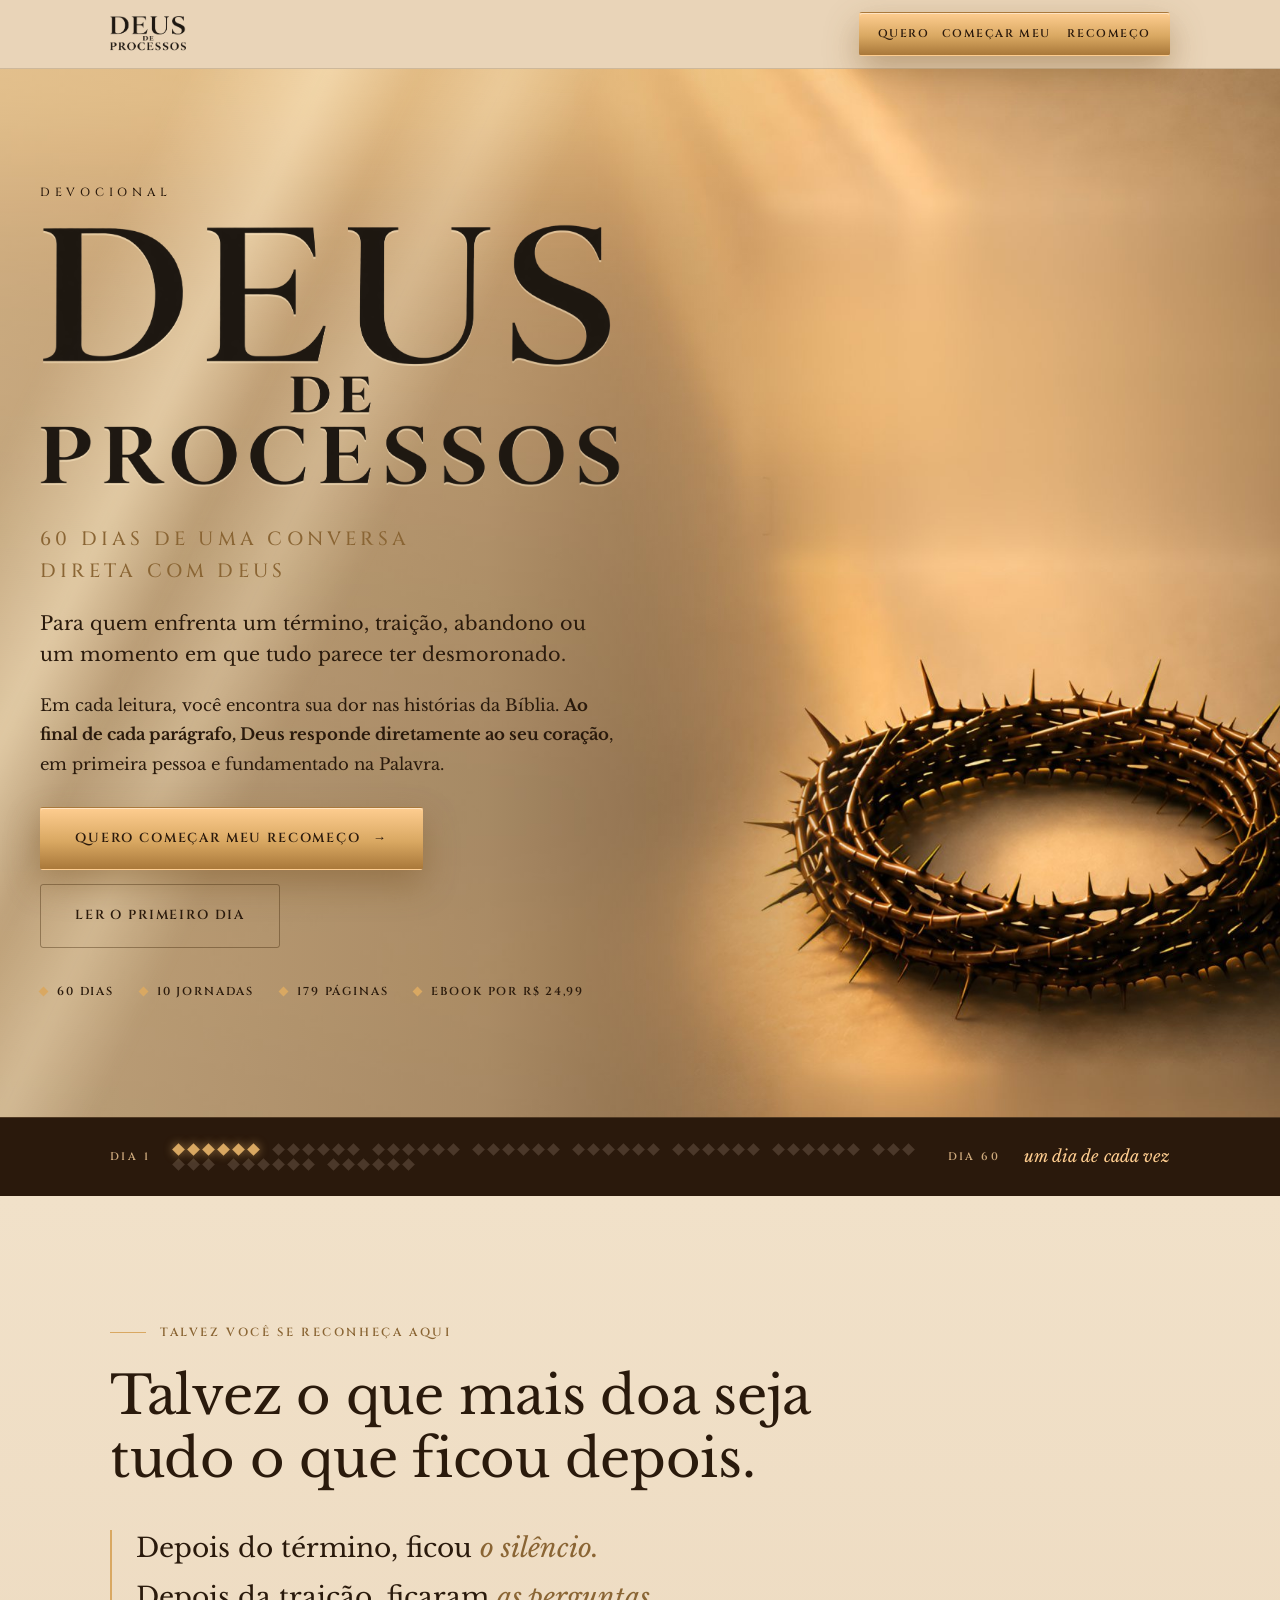
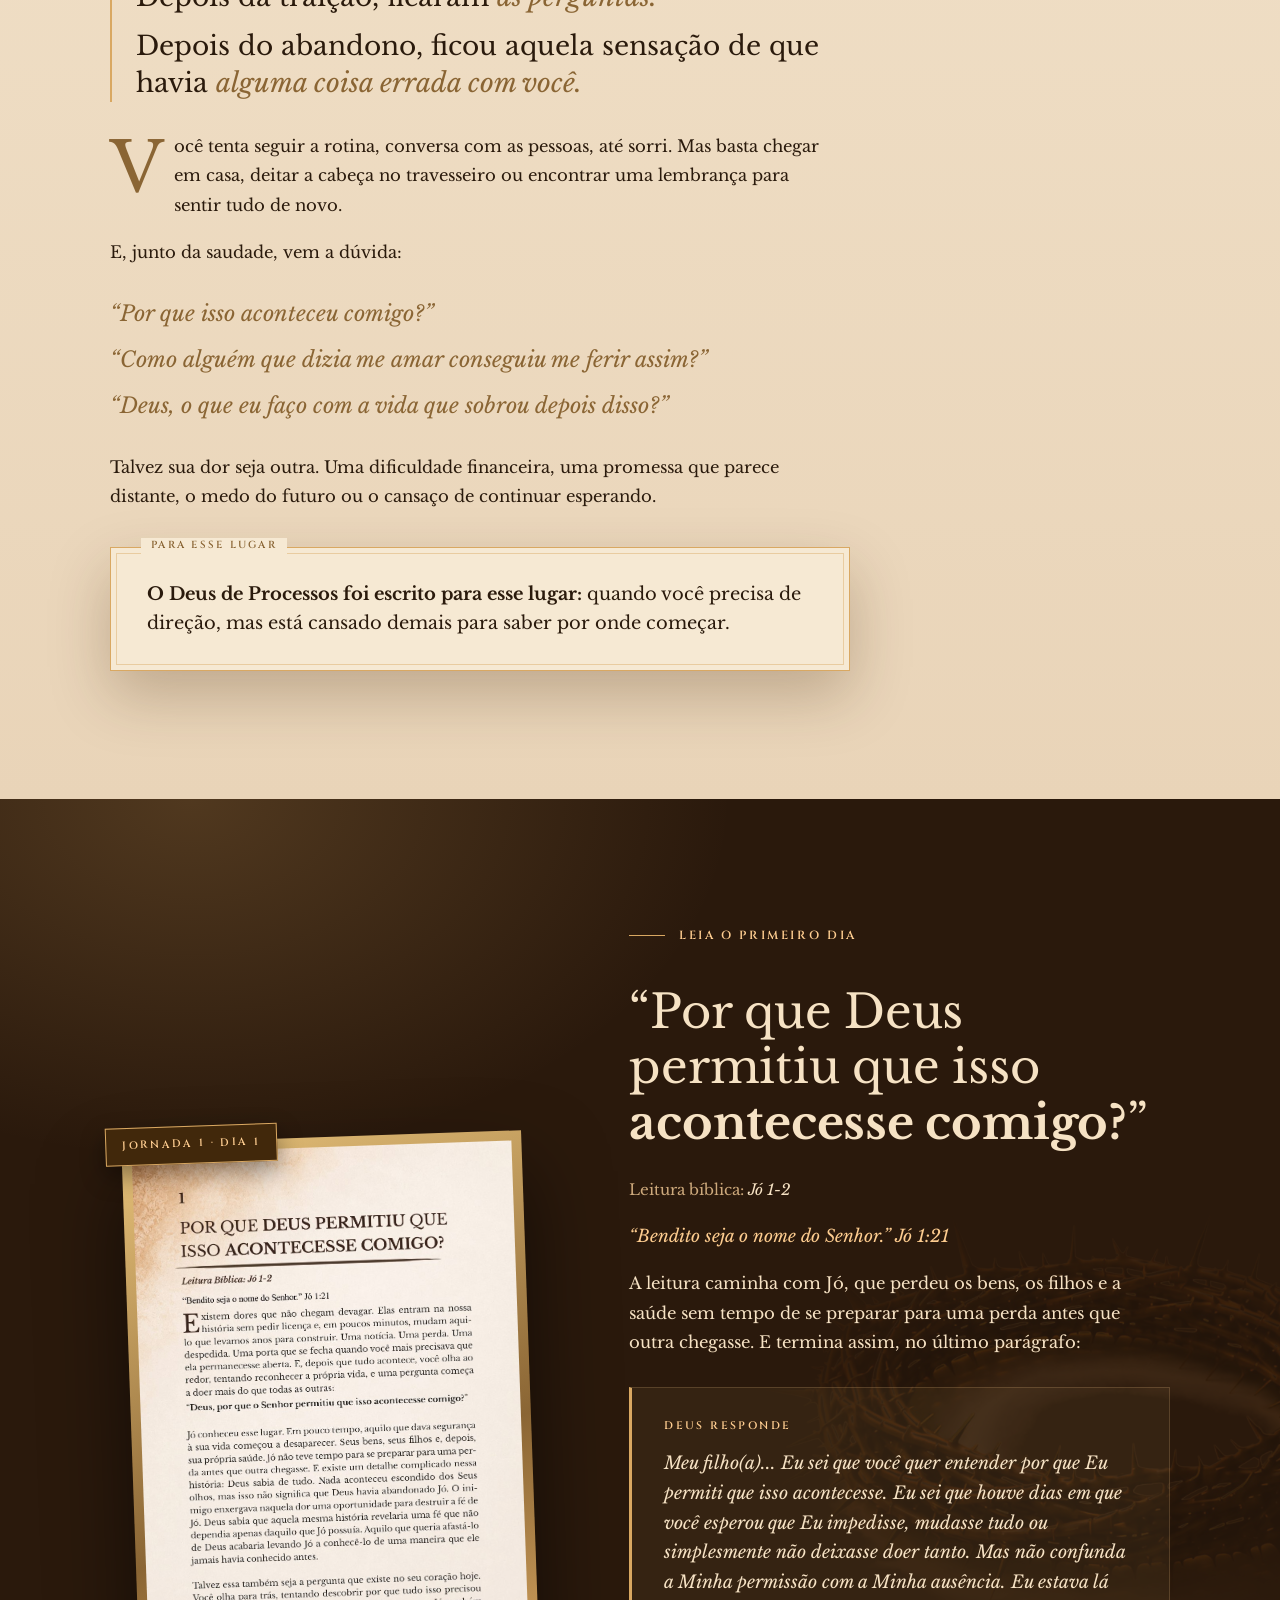
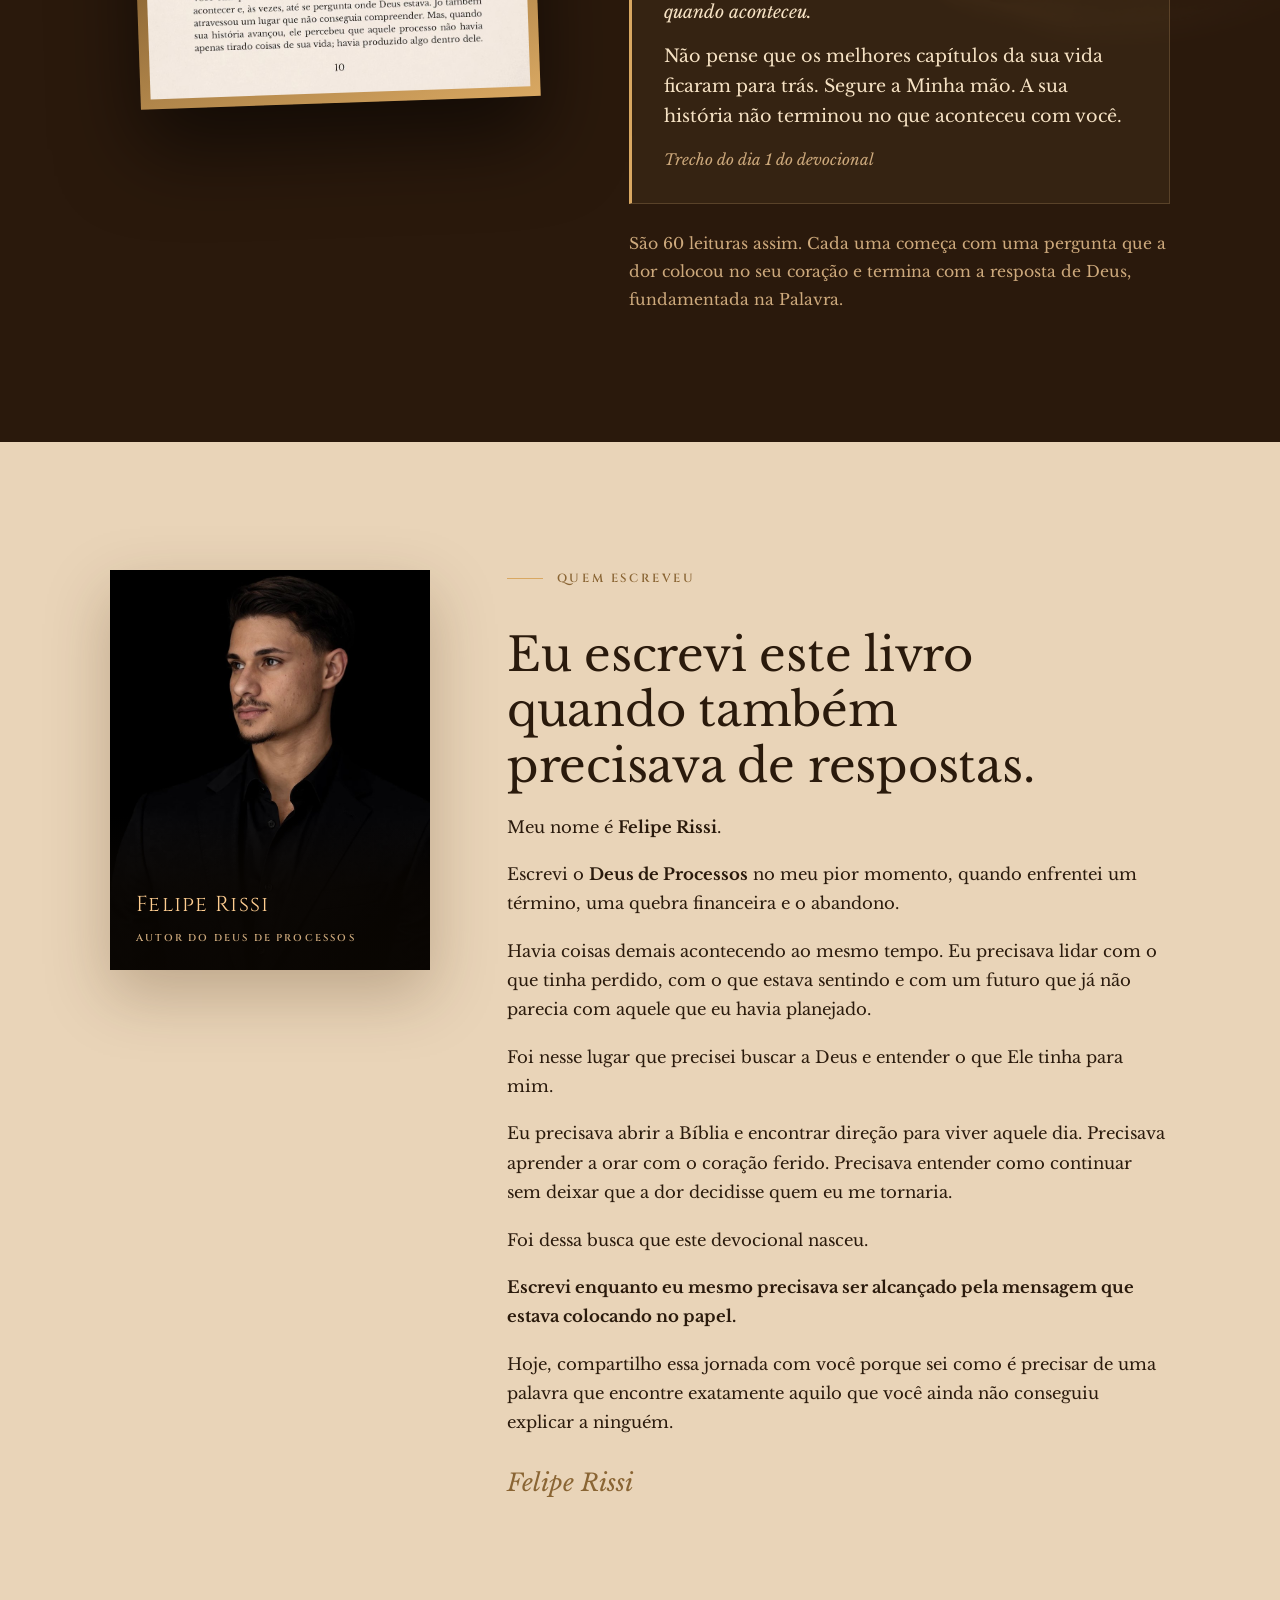
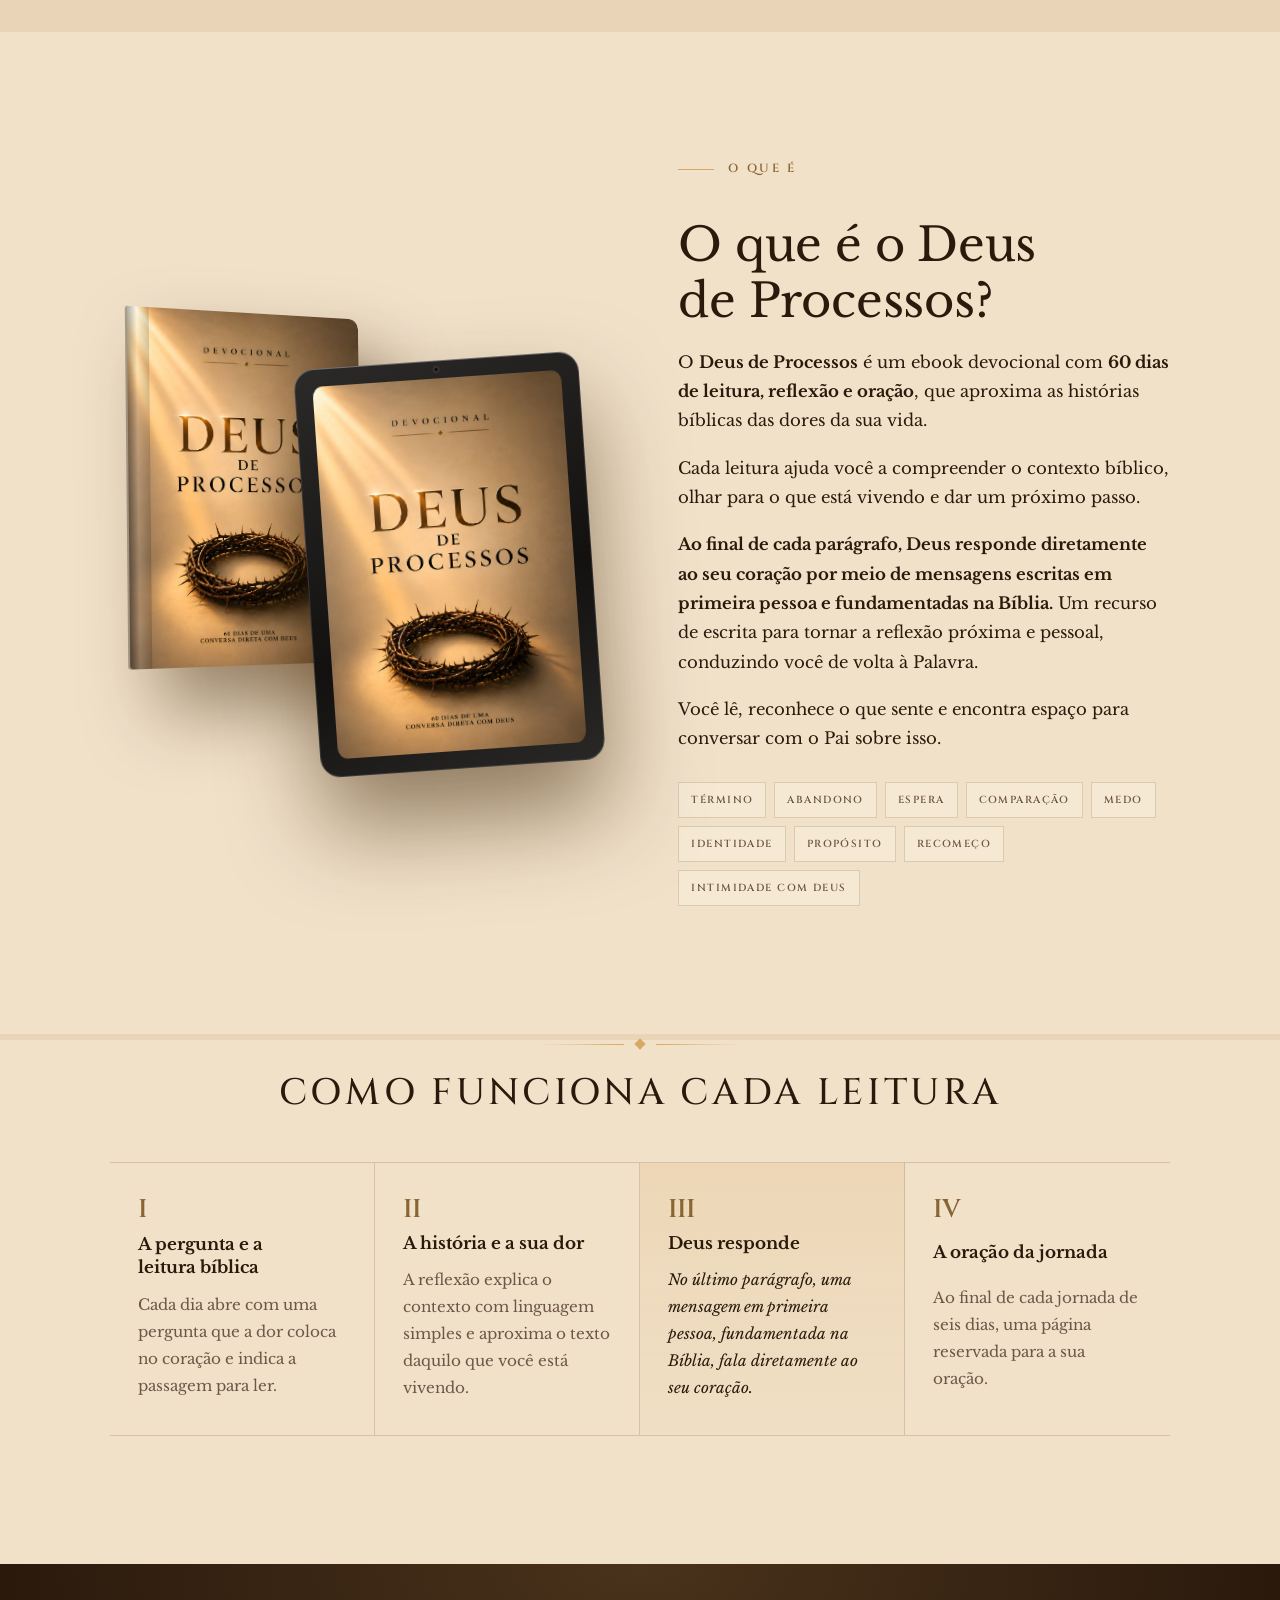
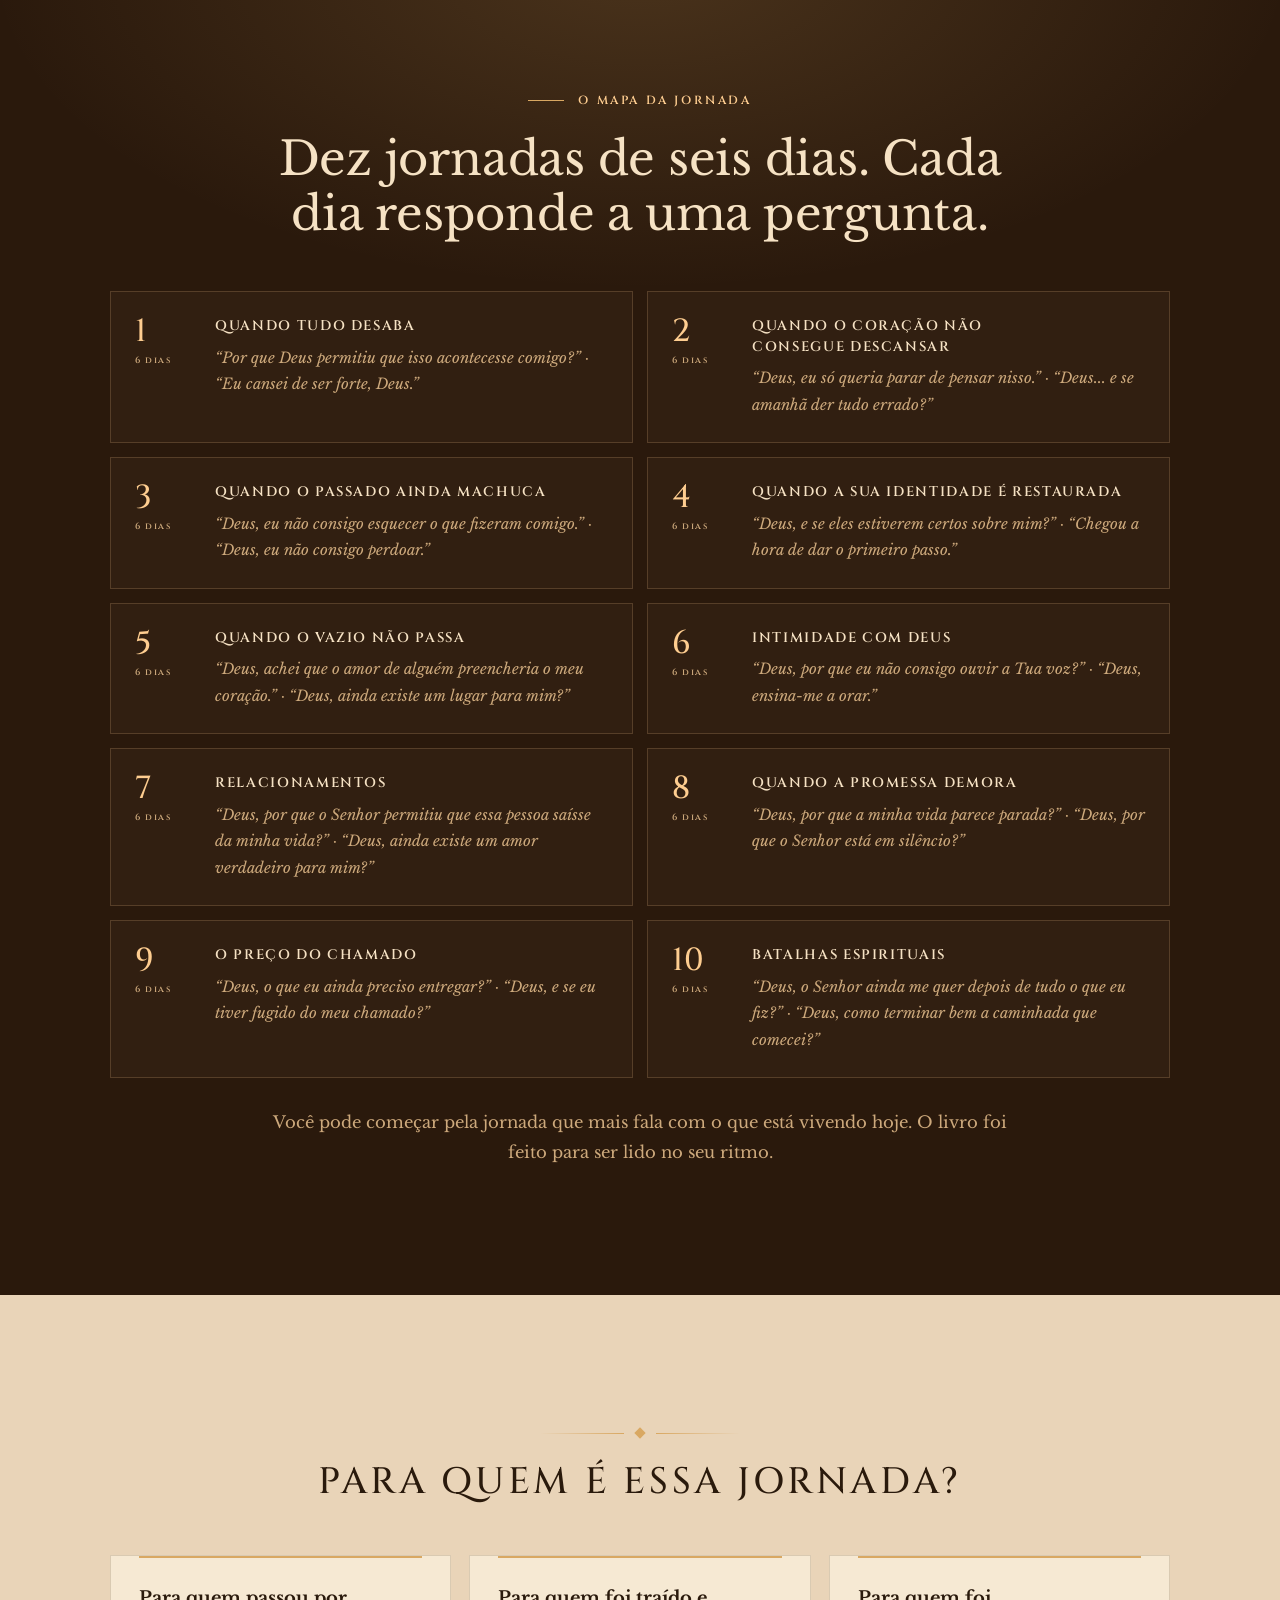
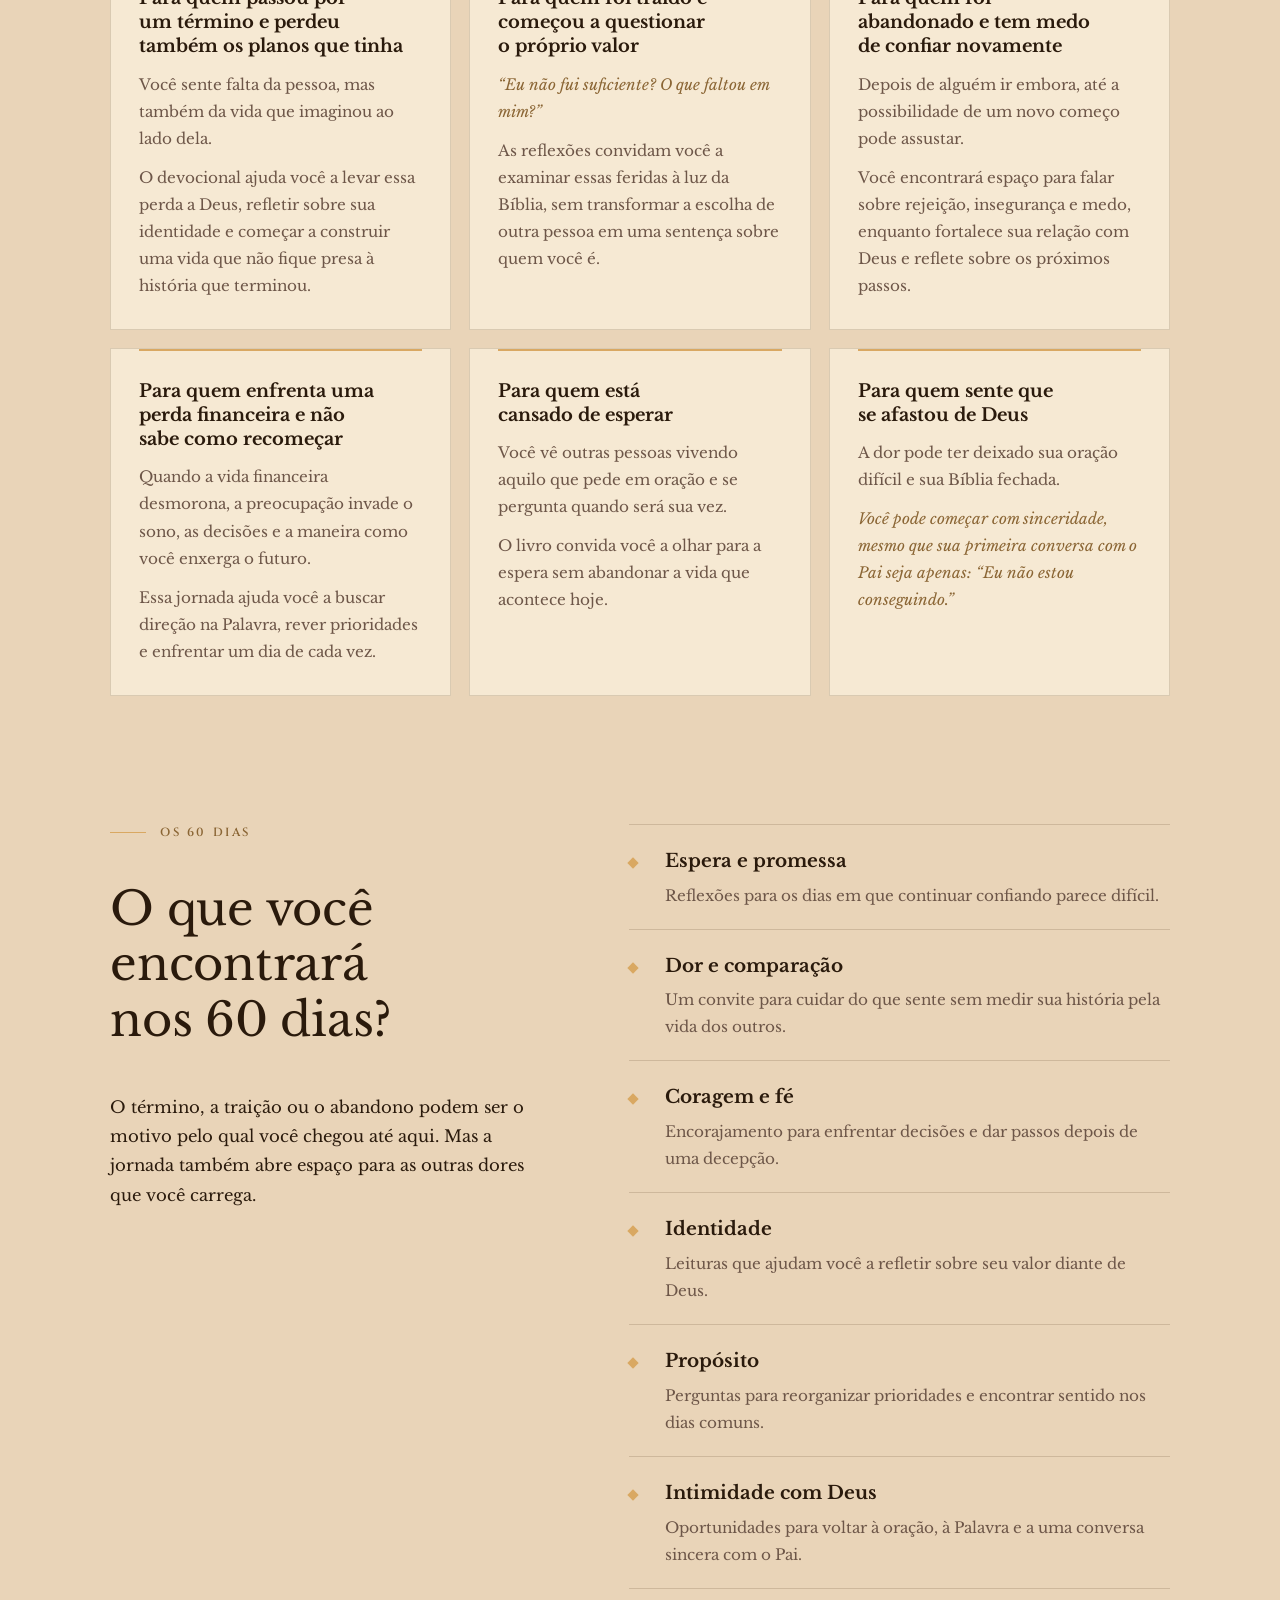
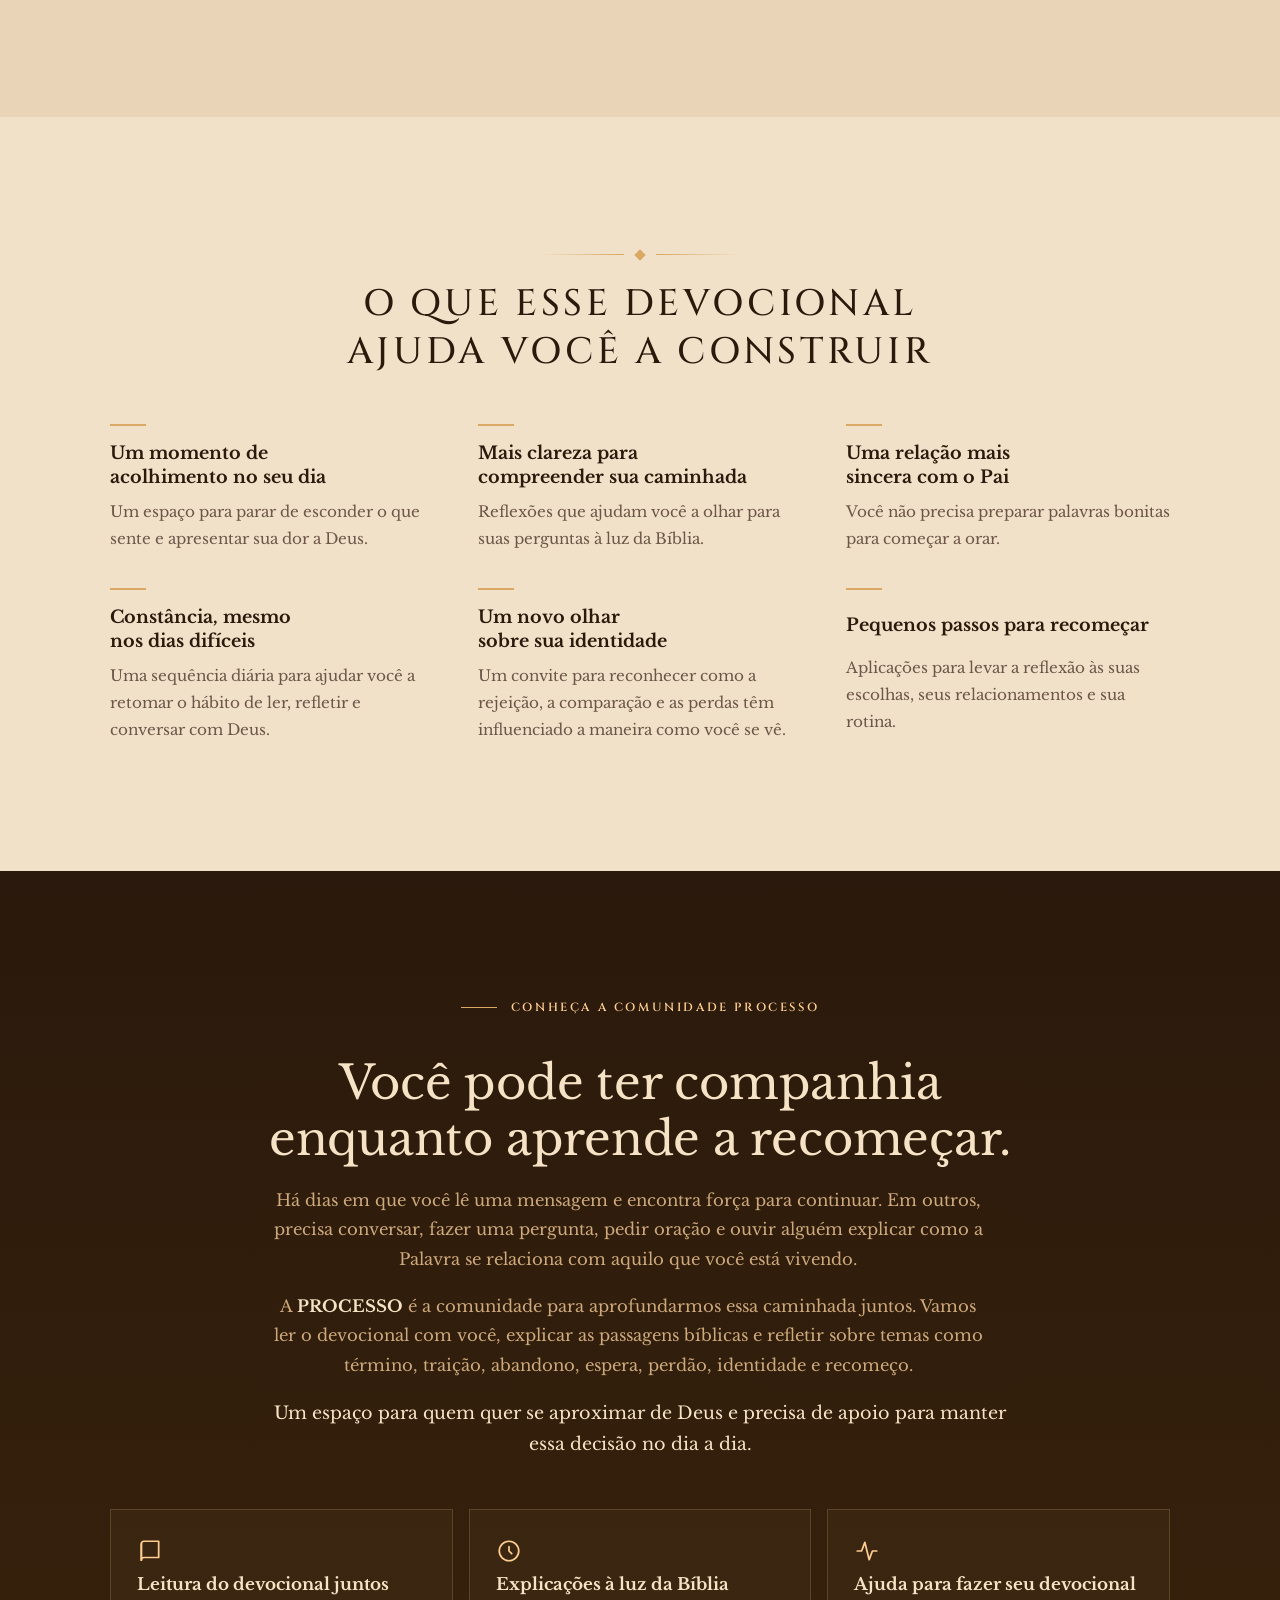
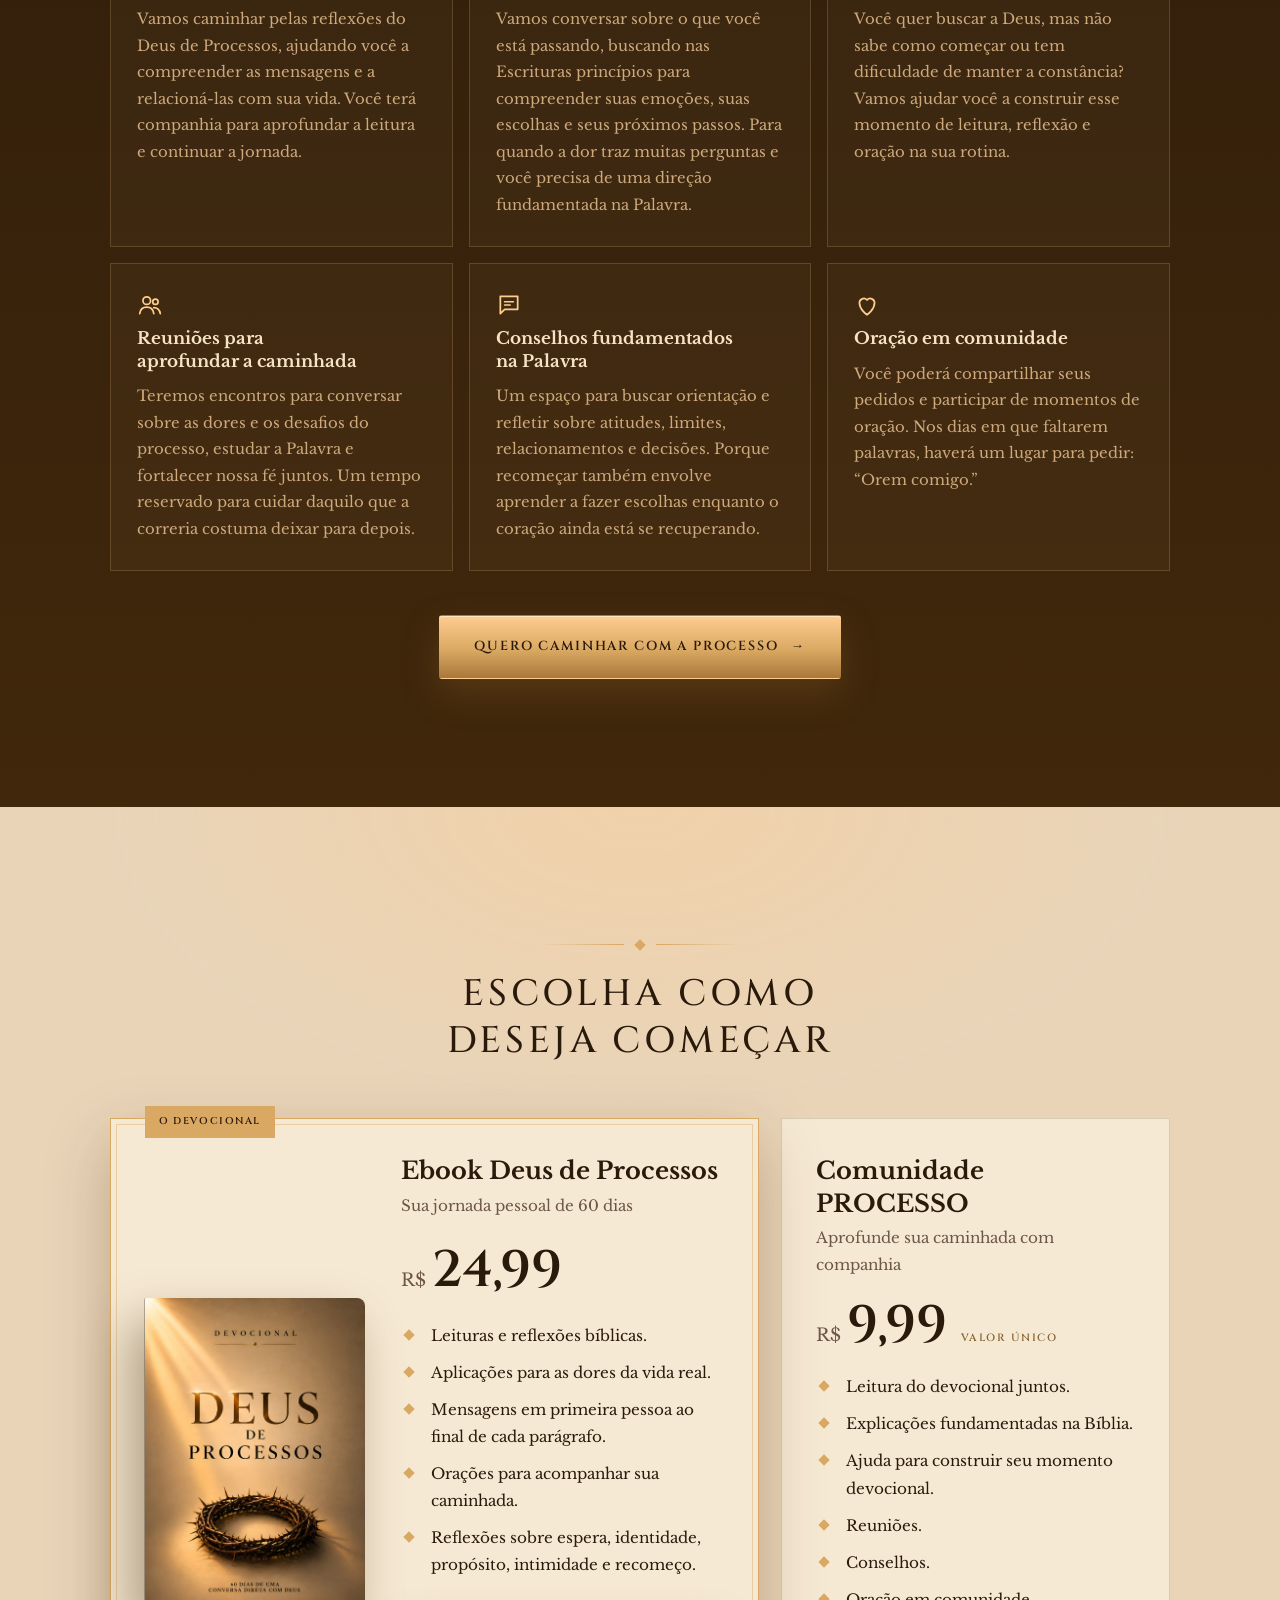
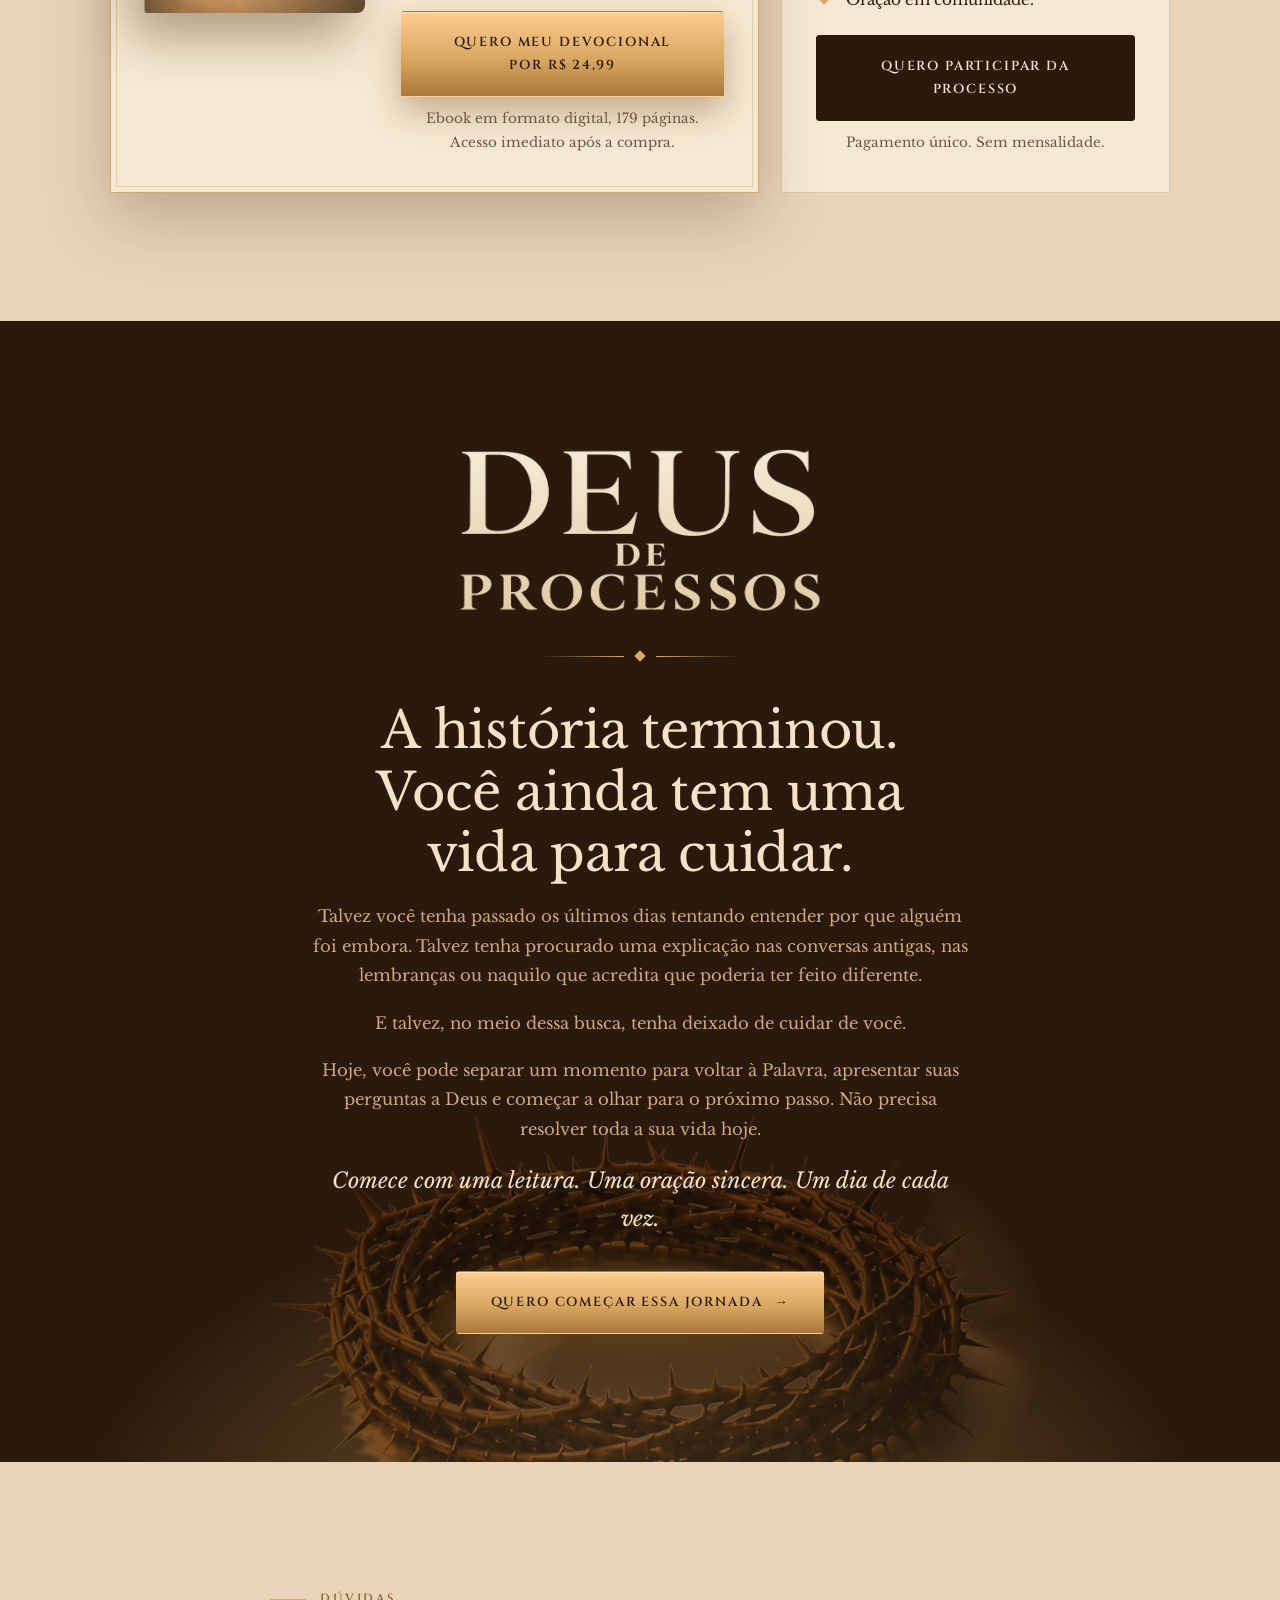
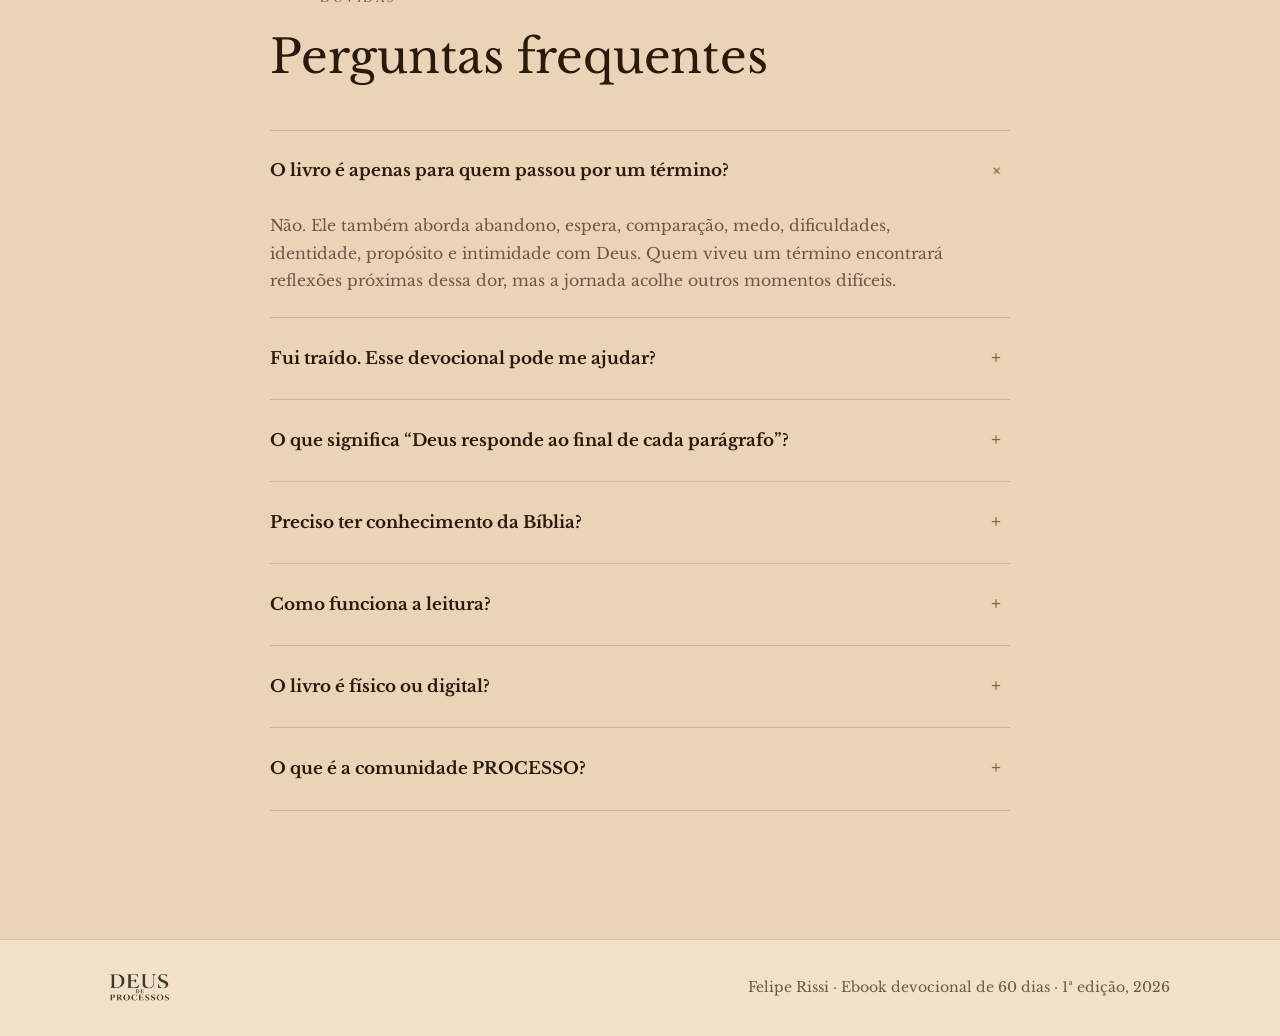
==== livro-felipe/index.html @ 43996b86 "Publica landing page Deus de Processos em projeto Vercel separado" ====
<!DOCTYPE html>
<html lang="pt-BR">
<head>
<meta charset="utf-8">
<meta name="viewport" content="width=device-width, initial-scale=1, viewport-fit=cover">
<title>Deus de Processos</title>
<meta name="description" content="Devocional de 60 dias para quem enfrenta um término, traição, abandono ou um momento em que tudo parece ter desmoronado. Por Felipe Rissi.">
<link rel="preconnect" href="https://fonts.googleapis.com">
<link rel="preconnect" href="https://fonts.gstatic.com" crossorigin>
<link rel="stylesheet" href="https://fonts.googleapis.com/css2?family=Cinzel:wght@400;500;600;700&family=Libre+Baskerville:ital,wght@0,400;0,700;1,400&display=swap">
<style>
  /* Layout: a arte da capa e o cenario. O hero e a propria capa (pergaminho, feixe de luz, coroa) com a logo por cima. Cinzel em versaletes como o titulo da capa, Libre Baskerville como o miolo. Ouro das letras como acento; marrom da coroa nas faixas escuras. Tema unico, de proposito. */
  :root {
    --bg: #E9D4B8;
    --bg-2: #F1E1C9;
    --fg: #2A1A0C;
    --muted: #6D5648;
    --card: #F6E9D3;
    --line: rgba(65, 40, 11, 0.16);
    --gold: #D9A862;
    --gold-deep: #8A6534;
    --gold-light: #FECD90;
    --night: #2A190C;
    --night-2: #41280B;
    --night-fg: #F6E2C4;
    --night-muted: #CDA97C;
    --night-line: rgba(254, 205, 144, 0.18);
    --font-caps: "Cinzel", "Trajan Pro", "Cormorant Garamond", Georgia, serif;
    --font-serif: "Libre Baskerville", "Baskerville", "Palatino Linotype", Georgia, serif;
    --shadow: 0 24px 60px rgba(65, 40, 11, 0.26);
    color-scheme: light;
  }

  * { box-sizing: border-box; }
  html { scroll-behavior: smooth; }
  body {
    margin: 0;
    background: var(--bg);
    color: var(--fg);
    font-family: var(--font-serif);
    font-size: 16.5px;
    line-height: 1.78;
    -webkit-font-smoothing: antialiased;
    overflow-x: hidden;
  }
  @media (prefers-reduced-motion: reduce) {
    html { scroll-behavior: auto; }
    *, *::before, *::after { animation: none !important; transition: none !important; }
  }

  h1, h2, h3 { margin: 0; text-wrap: balance; }
  h2 {
    font-family: var(--font-serif);
    font-weight: 400;
    font-size: clamp(1.9rem, 3.9vw, 2.9rem);
    line-height: 1.2;
    letter-spacing: -0.005em;
  }
  h2.caps-title {
    font-family: var(--font-caps);
    font-weight: 500;
    font-size: clamp(1.5rem, 3vw, 2.3rem);
    letter-spacing: 0.1em;
    text-transform: uppercase;
    line-height: 1.3;
  }
  h3 { font-family: var(--font-serif); font-weight: 700; font-size: 1.12rem; line-height: 1.35; }
  p { margin: 0; }
  strong { font-weight: 700; }
  a { color: inherit; }
  img { max-width: 100%; display: block; }

  .caps {
    font-family: var(--font-caps);
    font-weight: 600;
    letter-spacing: 0.22em;
    text-transform: uppercase;
    font-size: 0.74rem;
    line-height: 1.5;
  }
  .wrap { width: min(1140px, 100%); margin-inline: auto; padding-inline: clamp(16px, 4vw, 40px); }
  .narrow { width: min(740px, 100%); margin-inline: auto; }
  .section { padding-block: clamp(80px, 10vw, 136px); }
  .eyebrow { display: flex; align-items: center; gap: 14px; color: var(--gold-deep); margin-bottom: 22px; }
  .eyebrow::before { content: ""; height: 1px; width: 36px; background: var(--gold); }
  .dark .eyebrow { color: var(--gold-light); }
  .lead { font-size: 1.15rem; color: var(--muted); }
  .dark .lead { color: var(--night-muted); }
  .stack { display: flex; flex-direction: column; gap: 18px; }
  .stack > p { max-width: 60ch; }
  .intro { max-width: 62ch; }
  .intro.center { margin-inline: auto; text-align: center; }
  .gold-i { color: var(--gold-deep); font-style: italic; }
  .dark .gold-i { color: var(--gold-light); }

  /* Ornamento da capa: linha com losango */
  .diamond { display: flex; align-items: center; justify-content: center; gap: 12px; color: var(--gold); margin-block: 6px 22px; }
  .diamond::before, .diamond::after { content: ""; height: 1px; width: 84px; background: linear-gradient(90deg, transparent, var(--gold)); }
  .diamond::after { background: linear-gradient(90deg, var(--gold), transparent); }
  .diamond i { width: 8px; height: 8px; background: var(--gold); transform: rotate(45deg); }
  .diamond.left { justify-content: flex-start; }
  .diamond.left::before { display: none; }

  /* Capitular, como no miolo do livro */
  .dropcap::first-letter {
    float: left;
    font-family: var(--font-serif);
    font-size: 4.3rem;
    line-height: 0.78;
    padding: 10px 10px 0 0;
    color: var(--gold-deep);
  }

  /* Botoes */
  .btn {
    display: inline-flex; align-items: center; justify-content: center; gap: 12px;
    padding: 19px 34px;
    border-radius: 3px;
    font-family: var(--font-caps);
    font-weight: 600;
    font-size: 0.82rem;
    letter-spacing: 0.14em;
    text-transform: uppercase;
    text-decoration: none;
    border: 1px solid transparent;
    cursor: pointer;
    text-align: center;
    transition: transform 0.18s ease, box-shadow 0.18s ease, background 0.18s ease;
  }
  .btn:focus-visible { outline: 3px solid var(--gold); outline-offset: 3px; }
  .btn-gold {
    background: linear-gradient(180deg, #FECD90 0%, var(--gold) 55%, #A9783A 100%);
    color: #2A190C;
    box-shadow: 0 14px 34px rgba(120, 80, 30, 0.42), inset 0 1px 0 rgba(255,255,255,0.45);
  }
  .btn-gold:hover { transform: translateY(-2px); box-shadow: 0 20px 40px rgba(120, 80, 30, 0.5), inset 0 1px 0 rgba(255,255,255,0.45); }
  .btn-ink { background: var(--night); color: var(--night-fg); border-color: var(--night); }
  .btn-ink:hover { transform: translateY(-2px); background: var(--night-2); }
  .btn-line { background: transparent; color: var(--fg); border-color: rgba(65,40,11,0.4); }
  .btn-line:hover { border-color: var(--fg); }
  .btn .arrow { transition: transform 0.18s ease; }
  .btn:hover .arrow { transform: translateX(3px); }

  .dark { background: var(--night); color: var(--night-fg); }

  /* Topo */
  .topbar {
    position: sticky; top: env(safe-area-inset-top, 0px); z-index: 20;
    background: rgba(233, 212, 184, 0.9);
    backdrop-filter: blur(12px); -webkit-backdrop-filter: blur(12px);
    border-bottom: 1px solid var(--line);
  }
  .topbar .wrap { display: flex; align-items: center; justify-content: space-between; gap: 16px; padding-block: 12px; }
  .topbar .logo { height: 36px; width: auto; }
  .topbar .btn { padding: 11px 18px; font-size: 0.7rem; }

  /* Hero: a arte da capa */
  .hero {
    position: relative; overflow: hidden;
    background: #D7AD72 url("assets/hero-largo.jpg") center center / cover no-repeat;
    min-height: min(860px, 92vh);
    display: flex; align-items: center;
  }
  .hero::before {
    content: ""; position: absolute; inset: 0;
    background: linear-gradient(90deg, rgba(240, 214, 170, 0.55) 0%, rgba(240, 214, 170, 0.35) 38%, rgba(240, 214, 170, 0) 60%);
    pointer-events: none;
  }
  .hero .ray {
    position: absolute; inset: -20% auto auto -6%; width: 60%; height: 150%;
    background: linear-gradient(116deg, rgba(255,236,200,0) 24%, rgba(255,236,200,0.55) 33%, rgba(255,236,200,0) 39%, rgba(255,236,200,0.35) 45%, rgba(255,236,200,0) 51%);
    filter: blur(8px);
    pointer-events: none;
  }
  .hero .wrap {
    position: relative; z-index: 1; width: 100%;
    padding-block: clamp(64px, 9vw, 120px);
  }
  .hero .content { max-width: 580px; display: flex; flex-direction: column; gap: 20px; animation: rise 1s ease both; }
  .hero .crown-m { display: none; }
  @keyframes rise { from { opacity: 0.001; transform: translateY(16px); } to { opacity: 1; transform: none; } }
  .hero .caps.top { color: var(--fg); letter-spacing: 0.4em; font-weight: 500; text-align: left; }
  .hero .logo-main { width: min(600px, 100%); height: auto; margin-block: 2px 4px; filter: drop-shadow(0 2px 0 rgba(255,236,200,0.5)); }
  .hero h1 {
    font-family: var(--font-caps); font-weight: 500;
    font-size: clamp(0.98rem, 1.7vw, 1.2rem); letter-spacing: 0.22em; text-transform: uppercase;
    line-height: 1.65; color: var(--gold-deep);
  }
  .hero .lead { font-size: clamp(1.08rem, 1.5vw, 1.22rem); max-width: 50ch; color: var(--fg); line-height: 1.65; }
  .hero p.body { max-width: 56ch; }
  .hero-actions { display: flex; flex-wrap: wrap; gap: 14px; align-items: center; margin-top: 8px; }
  .hero-stats { display: flex; flex-wrap: wrap; gap: 10px 26px; margin-top: 14px; color: var(--fg); }
  .hero-stats span { display: inline-flex; align-items: center; gap: 10px; font-family: var(--font-caps); font-weight: 600; font-size: 0.72rem; letter-spacing: 0.16em; text-transform: uppercase; }
  .hero-stats i { width: 7px; height: 7px; background: var(--gold); transform: rotate(45deg); }

  /* Faixa dos 60 dias */
  .days { border-top: 1px solid var(--night-line); background: var(--night); color: var(--night-fg); }
  .days .wrap { padding-block: 24px; display: flex; flex-wrap: wrap; align-items: center; gap: 16px 24px; }
  .days .caps { color: var(--night-muted); font-size: 0.68rem; white-space: nowrap; }
  .dots { display: flex; flex-wrap: wrap; gap: 6px; flex: 1; min-width: 0; }
  .dots i { width: 9px; height: 9px; transform: rotate(45deg); background: rgba(246, 226, 196, 0.16); }
  .dots i.on { background: var(--gold); box-shadow: 0 0 10px rgba(217, 168, 98, 0.7); }
  .dots i.sep { background: transparent; width: 4px; }
  .days .end { font-style: italic; color: var(--gold-light); white-space: nowrap; }

  /* A dor */
  .pain { background: linear-gradient(180deg, var(--bg-2), var(--bg)); }
  .pain .narrow { margin-inline: 0; }
  .pain h2 { font-size: clamp(2rem, 4.4vw, 3.3rem); }
  .pain-lines { display: grid; gap: 12px; margin-block: 40px 30px; padding-left: 24px; border-left: 2px solid var(--gold); }
  .pain-lines p { font-size: clamp(1.25rem, 2.5vw, 1.65rem); line-height: 1.4; }
  .questions { display: grid; gap: 14px; margin-block: 30px; }
  .questions p { font-style: italic; font-size: clamp(1.15rem, 2vw, 1.35rem); line-height: 1.5; color: var(--gold-deep); }
  .callout {
    margin-top: 36px; padding: 32px 36px;
    border: 1px solid var(--gold);
    background: var(--card);
    font-size: 1.12rem; line-height: 1.6;
    box-shadow: inset 0 0 0 5px var(--card), inset 0 0 0 6px rgba(217,168,98,0.45), var(--shadow);
    position: relative;
  }
  .callout .caps { position: absolute; top: -10px; left: 30px; background: var(--card); padding: 0 10px; color: var(--gold-deep); font-size: 0.64rem; }

  /* Leia o primeiro dia */
  .sample { position: relative; overflow: hidden; }
  .sample .crown-bg {
    position: absolute; right: -16%; top: 50%; width: min(760px, 80vw); transform: translateY(-50%);
    opacity: 0.18; pointer-events: none;
    mask-image: radial-gradient(closest-side, #000 50%, transparent 100%);
    -webkit-mask-image: radial-gradient(closest-side, #000 50%, transparent 100%);
  }
  .sample::before {
    content: ""; position: absolute; inset: 0;
    background: radial-gradient(900px 600px at 15% 0%, rgba(217,168,98,0.22), transparent 60%);
    pointer-events: none;
  }
  .sample .wrap { position: relative; display: grid; grid-template-columns: 0.9fr 1.1fr; gap: clamp(36px, 6vw, 90px); align-items: center; }
  .page-shot { display: flex; justify-content: center; position: relative; }
  .page-shot .frame {
    position: relative;
    padding: 10px;
    background: linear-gradient(160deg, #E7C27A, #8A6534 60%, #D9A862);
    box-shadow: 0 40px 80px rgba(0,0,0,0.55);
    transform: rotate(-2deg);
    width: min(400px, 100%);
  }
  .page-shot .frame img { width: 100%; height: auto; }
  .page-shot .ribbon {
    position: absolute; top: -16px; left: -16px;
    background: var(--night-2); color: var(--gold-light);
    border: 1px solid var(--gold);
    padding: 10px 16px; font-size: 0.66rem;
    box-shadow: 0 10px 24px rgba(0,0,0,0.4);
  }
  .sample .meta { display: flex; flex-wrap: wrap; gap: 10px 22px; color: var(--night-muted); font-size: 0.95rem; margin-top: 6px; }
  .sample .meta b { color: var(--night-fg); font-weight: 400; font-style: italic; }
  .sample h2 b { font-weight: 700; }
  .verse { font-style: italic; color: var(--gold-light); font-size: 1.08rem; }
  .answer {
    margin-top: 12px;
    padding: 30px 32px;
    border: 1px solid var(--night-line);
    border-left: 3px solid var(--gold);
    background: rgba(254, 205, 144, 0.05);
    display: grid; gap: 14px;
  }
  .answer .caps { color: var(--gold-light); font-size: 0.68rem; }
  .answer p { font-size: 1.1rem; line-height: 1.7; }
  .answer p.first { font-style: italic; }
  .answer .sig { color: var(--night-muted); font-style: italic; font-size: 0.95rem; }
  .sample .foot { color: var(--night-muted); font-size: 0.98rem; margin-top: 8px; }

  /* Autor */
  .author .wrap { display: grid; grid-template-columns: 320px 1fr; gap: clamp(36px, 6vw, 80px); align-items: start; }
  .portrait {
    position: sticky; top: 96px;
    aspect-ratio: 4 / 5; max-width: 100%;
    background:
      radial-gradient(260px 220px at 70% 100%, rgba(217,168,98,0.6), transparent 70%),
      linear-gradient(170deg, var(--night-2), var(--night));
    box-shadow: var(--shadow);
    display: flex; flex-direction: column; justify-content: flex-end;
    padding: 26px; color: var(--night-fg); overflow: hidden;
    outline: 1px solid var(--gold); outline-offset: -10px;
  }
  .portrait img { position: absolute; inset: 0; width: 100%; height: 100%; object-fit: cover; object-position: center top; }
  .portrait .label { position: relative; z-index: 1; margin: -26px; padding: 70px 26px 24px; background: linear-gradient(180deg, rgba(0,0,0,0) 0%, rgba(10,6,2,0.75) 45%, rgba(10,6,2,0.92) 100%); }
  .portrait .name { font-family: var(--font-caps); font-size: 1.35rem; letter-spacing: 0.06em; color: var(--gold-light); }
  .portrait .who { margin-top: 6px; color: var(--night-muted); font-size: 0.62rem; }
  .signature { font-style: italic; font-size: 1.5rem; color: var(--gold-deep); margin-top: 6px; }

  /* O que e: composicao do produto */
  .what { background: var(--bg-2); }
  .what .wrap { display: grid; grid-template-columns: 1fr 1fr; gap: clamp(36px, 6vw, 90px); align-items: center; }
  .kit { position: relative; width: min(520px, 100%); aspect-ratio: 1 / 1; max-width: 100%; perspective: 1600px; margin-inline: auto; }
  .kit .glow { position: absolute; inset: 8% 0 0 0; background: radial-gradient(closest-side, rgba(254, 205, 144, 0.9), rgba(254, 205, 144, 0) 72%); filter: blur(12px); }
  .book3d {
    position: absolute; left: 3%; top: 5%; width: 50%;
    aspect-ratio: 900 / 1291;
    transform: rotateY(24deg) rotateX(2deg);
    border-radius: 3px 10px 10px 3px;
    box-shadow: 30px 40px 70px rgba(65, 40, 11, 0.5), -2px 0 0 rgba(0,0,0,0.3);
    overflow: hidden;
  }
  .book3d img { width: 100%; height: 100%; object-fit: cover; border-radius: inherit; }
  .book3d::before { content: ""; position: absolute; inset: 0 auto 0 0; width: 9%; background: linear-gradient(90deg, rgba(0,0,0,0.38), rgba(255,255,255,0.12) 45%, rgba(0,0,0,0.18)); }
  .book3d::after { content: ""; position: absolute; inset: 0; background: linear-gradient(100deg, rgba(255,255,255,0.14), rgba(255,255,255,0) 35%, rgba(0,0,0,0.12) 100%); }
  .tablet {
    position: absolute; right: 2%; bottom: 2%; width: 58%;
    aspect-ratio: 900 / 1291; padding: 3.6%;
    border-radius: 7% / 5%;
    background: linear-gradient(160deg, #2C2A28, #121110 60%, #2A2826);
    box-shadow: 0 50px 90px rgba(65, 40, 11, 0.55), 0 0 0 1px rgba(255,255,255,0.12) inset, 0 1px 0 rgba(255,255,255,0.25) inset;
    transform: rotate(-4deg);
  }
  .tablet::before { content: ""; position: absolute; top: 1.7%; left: 50%; width: 1.6%; aspect-ratio: 1; border-radius: 50%; background: #0B0B0B; box-shadow: 0 0 0 1px rgba(255,255,255,0.15); transform: translateX(-50%); }
  .tablet .screen { position: relative; width: 100%; height: 100%; border-radius: 4% / 3%; overflow: hidden; background: #000; }
  .tablet .screen img { width: 100%; height: 100%; object-fit: cover; }
  .tablet .glass { position: absolute; inset: 0; background: linear-gradient(115deg, rgba(255,255,255,0.22) 0%, rgba(255,255,255,0.06) 30%, rgba(255,255,255,0) 50%); }
  .themes { display: flex; flex-wrap: wrap; gap: 8px; margin-top: 10px; }
  .themes span { font-family: var(--font-caps); font-weight: 600; font-size: 0.64rem; letter-spacing: 0.14em; text-transform: uppercase; padding: 8px 12px; border: 1px solid var(--line); background: var(--card); color: var(--muted); }

  /* Como funciona cada leitura: 4 passos */
  .steps { background: var(--bg-2); padding-top: 0; }
  .steps-grid { display: grid; grid-template-columns: repeat(4, 1fr); gap: 0; border-top: 1px solid var(--line); border-bottom: 1px solid var(--line); margin-top: 44px; }
  .step { padding: 34px 28px; border-right: 1px solid var(--line); display: grid; gap: 10px; min-width: 0; }
  .step:last-child { border-right: 0; }
  .step .n { font-family: var(--font-caps); font-weight: 600; color: var(--gold-deep); font-size: 1.6rem; line-height: 1; }
  .step h3 { font-size: 1.05rem; }
  .step p { color: var(--muted); font-size: 0.95rem; }
  .step.hl { background: linear-gradient(180deg, rgba(217,168,98,0.18), rgba(217,168,98,0.04)); }
  .step.hl p { color: var(--fg); font-style: italic; }

  /* Mapa da jornada (escuro) */
  .map { position: relative; overflow: hidden; }
  .map::before { content: ""; position: absolute; inset: 0; background: radial-gradient(1000px 500px at 50% 0%, rgba(217,168,98,0.18), transparent 65%); pointer-events: none; }
  .map .wrap { position: relative; }
  .map-grid { display: grid; grid-template-columns: repeat(2, 1fr); gap: 14px; margin-top: 48px; }
  .j { display: grid; grid-template-columns: 64px 1fr; gap: 16px; padding: 24px 24px; border: 1px solid var(--night-line); background: rgba(254,205,144,0.03); min-width: 0; transition: border-color 0.2s ease, background 0.2s ease; }
  .j:hover { border-color: rgba(254,205,144,0.5); background: rgba(254,205,144,0.06); }
  .j .n { font-family: var(--font-caps); font-weight: 500; font-size: 2rem; color: var(--gold-light); line-height: 1; }
  .j .n small { display: block; font-size: 0.56rem; letter-spacing: 0.18em; color: var(--night-muted); margin-top: 8px; font-weight: 600; }
  .j h3 { font-family: var(--font-caps); font-weight: 600; font-size: 0.86rem; letter-spacing: 0.12em; text-transform: uppercase; line-height: 1.5; color: var(--night-fg); }
  .j p { color: var(--night-muted); font-size: 0.93rem; font-style: italic; margin-top: 8px; }
  .map .note { margin-top: 30px; color: var(--night-muted); max-width: 64ch; margin-inline: auto; text-align: center; }

  /* Para quem e */
  .who-grid { display: grid; grid-template-columns: repeat(3, 1fr); gap: 18px; margin-top: 48px; }
  .who-card { background: var(--card); border: 1px solid var(--line); padding: 30px 28px; display: flex; flex-direction: column; gap: 12px; min-width: 0; position: relative; transition: transform 0.2s ease, box-shadow 0.2s ease; }
  .who-card::before { content: ""; position: absolute; top: 0; left: 28px; right: 28px; height: 2px; background: var(--gold); }
  .who-card:hover { transform: translateY(-3px); box-shadow: var(--shadow); }
  .who-card h3 { font-size: 1.12rem; }
  .who-card .q { font-style: italic; color: var(--gold-deep); }
  .who-card p { color: var(--muted); font-size: 0.95rem; }

  /* Os 60 dias + o que constroi */
  .sixty .wrap { display: grid; grid-template-columns: 0.9fr 1.1fr; gap: clamp(36px, 6vw, 90px); align-items: start; }
  .list { padding: 0; margin: 0; border-top: 1px solid var(--line); }
  .list li { list-style: none; display: grid; grid-template-columns: 22px 1fr; gap: 4px 14px; padding: 20px 0; border-bottom: 1px solid var(--line); align-items: baseline; }
  .list li i { width: 8px; height: 8px; background: var(--gold); transform: rotate(45deg); grid-row: span 2; margin-top: 8px; }
  .list li b { font-size: 1.15rem; font-weight: 700; }
  .list li span { color: var(--muted); font-size: 0.95rem; }
  .sixty .note { margin-top: 26px; }
  .build { background: var(--bg-2); }
  .build-grid { display: grid; grid-template-columns: repeat(3, 1fr); gap: 36px 44px; margin-top: 48px; }
  .b { display: grid; gap: 8px; min-width: 0; }
  .b .mark { width: 36px; height: 2px; background: var(--gold); margin-bottom: 8px; }
  .b h3 { font-size: 1.1rem; }
  .b p { color: var(--muted); font-size: 0.95rem; }

  /* Comunidade */
  .community { background: linear-gradient(180deg, var(--night) 0%, var(--night-2) 100%); position: relative; }
  .community .intro p { color: var(--night-muted); }
  .community .intro p.strong { color: var(--night-fg); font-size: 1.1rem; }
  .feat-grid { display: grid; grid-template-columns: repeat(3, 1fr); gap: 16px; margin-top: 48px; }
  .feat { border: 1px solid var(--night-line); padding: 28px 26px; background: rgba(254,205,144,0.03); display: flex; flex-direction: column; gap: 10px; min-width: 0; }
  .feat h3 { font-size: 1.05rem; color: var(--night-fg); }
  .feat p { color: var(--night-muted); font-size: 0.93rem; }
  .feat .ico { color: var(--gold-light); width: 26px; height: 26px; }
  .community .actions { margin-top: 44px; display: flex; justify-content: center; }

  /* Oferta */
  .offer { background: radial-gradient(900px 500px at 50% 0%, rgba(254,205,144,0.35), transparent 60%), var(--bg); }
  .offer-grid { display: grid; grid-template-columns: 1.25fr 0.75fr; gap: 22px; margin-top: 52px; align-items: stretch; }
  .plan { background: var(--card); border: 1px solid var(--line); padding: 36px 34px; display: flex; flex-direction: column; gap: 22px; min-width: 0; }
  .plan.main {
    border-color: var(--gold); position: relative;
    box-shadow: inset 0 0 0 5px var(--card), inset 0 0 0 6px rgba(217,168,98,0.45), var(--shadow);
    display: grid; grid-template-columns: 220px 1fr; gap: 20px 36px; align-items: start;
  }
  .plan.main .cover { grid-row: span 4; align-self: center; }
  .plan.main .cover img { width: 100%; height: auto; box-shadow: -14px 24px 50px rgba(65,40,11,0.4), -1px 0 0 rgba(0,0,0,0.25); border-radius: 2px 8px 8px 2px; }
  .plan .tag { position: absolute; top: -13px; left: 34px; font-family: var(--font-caps); font-weight: 600; font-size: 0.62rem; letter-spacing: 0.16em; text-transform: uppercase; background: var(--gold); color: #2A190C; padding: 7px 14px; }
  .plan h3 { font-size: 1.5rem; font-weight: 700; }
  .plan .kicker { color: var(--muted); font-size: 0.95rem; margin-top: 4px; }
  .price { display: flex; align-items: baseline; gap: 6px; flex-wrap: wrap; }
  .price .cur { font-size: 1.1rem; color: var(--muted); }
  .price .val { font-family: var(--font-caps); font-size: 3.2rem; line-height: 1; font-weight: 600; font-variant-numeric: tabular-nums; }
  .price .once { font-family: var(--font-caps); font-weight: 600; font-size: 0.66rem; letter-spacing: 0.14em; text-transform: uppercase; color: var(--gold-deep); margin-left: 8px; }
  .plan ul { list-style: none; margin: 0; padding: 0; display: grid; gap: 10px; }
  .plan li { display: grid; grid-template-columns: 18px 1fr; gap: 12px; align-items: start; font-size: 0.95rem; }
  .plan li i { width: 8px; height: 8px; background: var(--gold); transform: rotate(45deg); margin-top: 9px; margin-left: 4px; }
  .plan .cta { display: grid; gap: 10px; margin-top: auto; }
  .plan .btn { width: 100%; }
  .plan .fine { font-size: 0.85rem; color: var(--muted); text-align: center; }

  /* Fechamento */
  .close { position: relative; overflow: hidden; text-align: center; }
  .close .crown-bg { position: absolute; left: 50%; bottom: -12%; width: min(820px, 120vw); transform: translateX(-50%); opacity: 0.5; pointer-events: none; }
  .close::before { content: ""; position: absolute; inset: 0; background: radial-gradient(900px 600px at 50% 110%, rgba(217,168,98,0.45), transparent 65%); pointer-events: none; }
  .close .narrow { position: relative; display: flex; flex-direction: column; align-items: center; gap: 18px; }
  .close .logo-end { width: min(360px, 76%); height: auto; margin-bottom: 8px; }
  .close h2 { max-width: 22ch; font-size: clamp(2rem, 4.4vw, 3.2rem); }
  .close p { color: var(--night-muted); max-width: 56ch; }
  .close p.final { color: var(--night-fg); font-style: italic; font-size: 1.35rem; }
  .close .btn { margin-top: 14px; }

  /* FAQ */
  .faq .narrow.list-faq { display: grid; margin-top: 44px; border-top: 1px solid var(--line); }
  details { border-bottom: 1px solid var(--line); }
  summary { cursor: pointer; list-style: none; display: flex; justify-content: space-between; align-items: center; gap: 16px; padding: 22px 0; font-weight: 700; font-size: 1.05rem; }
  summary::-webkit-details-marker { display: none; }
  summary::after { content: "+"; font-family: var(--font-caps); font-size: 1.3rem; color: var(--gold-deep); flex: none; width: 28px; text-align: center; transition: transform 0.2s ease; }
  details[open] summary::after { transform: rotate(45deg); }
  summary:focus-visible { outline: 3px solid var(--gold); outline-offset: 4px; }
  details p { color: var(--muted); padding-bottom: 22px; max-width: 62ch; font-size: 0.98rem; }

  footer { border-top: 1px solid var(--line); background: var(--bg-2); }
  footer .wrap { padding-block: 34px; display: flex; flex-wrap: wrap; justify-content: space-between; align-items: center; gap: 12px; color: var(--muted); font-size: 0.88rem; }
  footer img { height: 28px; width: auto; opacity: 0.85; }

  @media (max-width: 1000px) {
    .plan.main { grid-template-columns: 1fr; }
    .plan.main .cover { grid-row: auto; width: min(240px, 70%); }
  }
  @media (max-width: 900px) {
    .hero {
      background-image:
        radial-gradient(700px 500px at 0% 0%, rgba(254, 220, 160, 0.9), rgba(254, 220, 160, 0) 60%),
        linear-gradient(170deg, #F2D6A5 0%, #D9AE78 55%, #B98A58 100%);
      min-height: 0;
    }
    .hero::before { display: none; }
    .hero .wrap { padding-bottom: 0; }
    .hero .content { max-width: 100%; }
    .hero .crown-m { display: block; width: min(560px, 100%); margin: 8px auto -6%; mix-blend-mode: multiply; }
    .sample .wrap, .author .wrap, .what .wrap, .sixty .wrap { grid-template-columns: 1fr; }
    .portrait { position: relative; top: auto; max-width: 320px; }
    .steps-grid { grid-template-columns: repeat(2, 1fr); border-bottom: 0; }
    .step { border-bottom: 1px solid var(--line); }
    .step:nth-child(2n) { border-right: 0; }
    .who-grid, .build-grid, .feat-grid { grid-template-columns: repeat(2, 1fr); }
    .map-grid, .offer-grid { grid-template-columns: 1fr; }
  }
  @media (max-width: 600px) {
    body { font-size: 16px; }
    .who-grid, .build-grid, .feat-grid, .steps-grid { grid-template-columns: 1fr; }
    .step { border-right: 0; }
    .plan { padding: 30px 22px; }
    .plan .tag { left: 22px; }
    .topbar .btn span.long { display: none; }
    .days .end { display: none; }
    .btn { width: 100%; }
    .page-shot .ribbon { left: 0; }
  }
</style>
</head>
<body>


<header class="topbar">
  <div class="wrap">
    <a href="#topo" aria-label="Deus de Processos"><img class="logo" src="assets/logo-escura.png" alt="Deus de Processos"></a>
    <a class="btn btn-gold" href="#oferta">Quero <span class="long">começar meu&nbsp;</span>recomeço</a>
  </div>
</header>

<main id="topo">

  <section class="hero">
    <div class="ray" aria-hidden="true"></div>
    <div class="wrap">
      <div class="content">
        <span class="caps top">Devocional</span>
        <img class="logo-main" src="assets/logo-escura.png" alt="Deus de Processos" width="1637" height="780">
        <h1>60 dias de uma conversa direta com Deus</h1>
        <p class="lead">Para quem enfrenta um término, traição, abandono ou um momento em que tudo parece ter desmoronado.</p>
        <p class="body">Em cada leitura, você encontra sua dor nas histórias da Bíblia. <strong>Ao final de cada parágrafo, Deus responde diretamente ao seu coração</strong>, em primeira pessoa e fundamentado na Palavra.</p>
        <div class="hero-actions">
          <a class="btn btn-gold" href="#oferta">Quero começar meu recomeço <span class="arrow" aria-hidden="true">→</span></a>
          <a class="btn btn-line" href="#dia1">Ler o primeiro dia</a>
        </div>
        <div class="hero-stats" aria-label="Sobre o livro">
          <span><i></i>60 dias</span>
          <span><i></i>10 jornadas</span>
          <span><i></i>179 páginas</span>
          <span><i></i>Ebook por R$ 24,99</span>
        </div>
      </div>
      <img class="crown-m" src="assets/coroa-transparente.png" alt="" aria-hidden="true" width="1000" height="642">
    </div>
  </section>

  <div class="days">
    <div class="wrap">
      <span class="caps">Dia 1</span>
      <div class="dots" id="dots" aria-label="Sessenta dias de leitura em dez jornadas de seis dias"></div>
      <span class="caps">Dia 60</span>
      <span class="end">um dia de cada vez</span>
    </div>
  </div>

  <section class="section pain">
    <div class="wrap">
      <div class="narrow">
        <span class="eyebrow caps">Talvez você se reconheça aqui</span>
        <h2>Talvez o que mais doa seja tudo o que ficou depois.</h2>
        <div class="pain-lines">
          <p>Depois do término, ficou <span class="gold-i">o silêncio.</span></p>
          <p>Depois da traição, ficaram <span class="gold-i">as perguntas.</span></p>
          <p>Depois do abandono, ficou aquela sensação de que havia <span class="gold-i">alguma coisa errada com você.</span></p>
        </div>
        <div class="stack">
          <p class="dropcap">Você tenta seguir a rotina, conversa com as pessoas, até sorri. Mas basta chegar em casa, deitar a cabeça no travesseiro ou encontrar uma lembrança para sentir tudo de novo.</p>
          <p>E, junto da saudade, vem a dúvida:</p>
        </div>
        <div class="questions">
          <p>“Por que isso aconteceu comigo?”</p>
          <p>“Como alguém que dizia me amar conseguiu me ferir assim?”</p>
          <p>“Deus, o que eu faço com a vida que sobrou depois disso?”</p>
        </div>
        <div class="stack">
          <p>Talvez sua dor seja outra. Uma dificuldade financeira, uma promessa que parece distante, o medo do futuro ou o cansaço de continuar esperando.</p>
        </div>
        <div class="callout">
          <span class="caps">Para esse lugar</span>
          <strong>O Deus de Processos foi escrito para esse lugar:</strong> quando você precisa de direção, mas está cansado demais para saber por onde começar.
        </div>
      </div>
    </div>
  </section>

  <section class="section sample dark" id="dia1">
    <img class="crown-bg" src="assets/coroa-transparente.png" alt="" aria-hidden="true">
    <div class="wrap">
      <div class="page-shot">
        <div class="frame">
          <span class="ribbon caps">Jornada 1 · Dia 1</span>
          <img src="assets/pagina-dia1.jpg" alt="Página do dia 1 do devocional: Por que Deus permitiu que isso acontecesse comigo?" width="945" height="1359">
        </div>
      </div>
      <div class="stack">
        <span class="eyebrow caps">Leia o primeiro dia</span>
        <h2>“Por que Deus permitiu que isso <b>acontecesse comigo?</b>”</h2>
        <div class="meta"><span>Leitura bíblica: <b>Jó 1-2</b></span></div>
        <p class="verse">“Bendito seja o nome do Senhor.” Jó 1:21</p>
        <p>A leitura caminha com Jó, que perdeu os bens, os filhos e a saúde sem tempo de se preparar para uma perda antes que outra chegasse. E termina assim, no último parágrafo:</p>
        <div class="answer">
          <span class="caps">Deus responde</span>
          <p class="first">Meu filho(a)... Eu sei que você quer entender por que Eu permiti que isso acontecesse. Eu sei que houve dias em que você esperou que Eu impedisse, mudasse tudo ou simplesmente não deixasse doer tanto. Mas não confunda a Minha permissão com a Minha ausência. Eu estava lá quando aconteceu.</p>
          <p>Não pense que os melhores capítulos da sua vida ficaram para trás. Segure a Minha mão. A sua história não terminou no que aconteceu com você.</p>
          <span class="sig">Trecho do dia 1 do devocional</span>
        </div>
        <p class="foot">São 60 leituras assim. Cada uma começa com uma pergunta que a dor colocou no seu coração e termina com a resposta de Deus, fundamentada na Palavra.</p>
      </div>
    </div>
  </section>

  <section class="section author">
    <div class="wrap">
      <div class="portrait">
        <img src="assets/felipe-rissi.jpg" alt="Felipe Rissi" width="900" height="1200">
        <div class="label">
          <div class="name">Felipe Rissi</div>
          <div class="who caps">Autor do Deus de Processos</div>
        </div>
      </div>
      <div class="stack">
        <span class="eyebrow caps">Quem escreveu</span>
        <h2>Eu escrevi este livro quando também precisava de respostas.</h2>
        <p>Meu nome é <strong>Felipe Rissi</strong>.</p>
        <p>Escrevi o <strong>Deus de Processos</strong> no meu pior momento, quando enfrentei um término, uma quebra financeira e o abandono.</p>
        <p>Havia coisas demais acontecendo ao mesmo tempo. Eu precisava lidar com o que tinha perdido, com o que estava sentindo e com um futuro que já não parecia com aquele que eu havia planejado.</p>
        <p>Foi nesse lugar que precisei buscar a Deus e entender o que Ele tinha para mim.</p>
        <p>Eu precisava abrir a Bíblia e encontrar direção para viver aquele dia. Precisava aprender a orar com o coração ferido. Precisava entender como continuar sem deixar que a dor decidisse quem eu me tornaria.</p>
        <p>Foi dessa busca que este devocional nasceu.</p>
        <p><strong>Escrevi enquanto eu mesmo precisava ser alcançado pela mensagem que estava colocando no papel.</strong></p>
        <p>Hoje, compartilho essa jornada com você porque sei como é precisar de uma palavra que encontre exatamente aquilo que você ainda não conseguiu explicar a ninguém.</p>
        <p class="signature">Felipe Rissi</p>
      </div>
    </div>
  </section>

  <section class="section what">
    <div class="wrap">
      <div class="kit" aria-label="O devocional Deus de Processos em formato de livro e no tablet">
        <div class="glow" aria-hidden="true"></div>
        <div class="book3d"><img src="assets/capa.jpg" alt="Capa do livro Deus de Processos" width="900" height="1291"></div>
        <div class="tablet"><div class="screen"><img src="assets/capa.jpg" alt="Capa do ebook Deus de Processos na tela do tablet" width="900" height="1291"><i class="glass" aria-hidden="true"></i></div></div>
      </div>
      <div class="stack">
        <span class="eyebrow caps">O que é</span>
        <h2>O que é o Deus de Processos?</h2>
        <p>O <strong>Deus de Processos</strong> é um ebook devocional com <strong>60 dias de leitura, reflexão e oração</strong>, que aproxima as histórias bíblicas das dores da sua vida.</p>
        <p>Cada leitura ajuda você a compreender o contexto bíblico, olhar para o que está vivendo e dar um próximo passo.</p>
        <p><strong>Ao final de cada parágrafo, Deus responde diretamente ao seu coração por meio de mensagens escritas em primeira pessoa e fundamentadas na Bíblia.</strong> Um recurso de escrita para tornar a reflexão próxima e pessoal, conduzindo você de volta à Palavra.</p>
        <p>Você lê, reconhece o que sente e encontra espaço para conversar com o Pai sobre isso.</p>
        <div class="themes" aria-label="Temas abordados">
          <span>Término</span><span>Abandono</span><span>Espera</span><span>Comparação</span><span>Medo</span><span>Identidade</span><span>Propósito</span><span>Recomeço</span><span>Intimidade com Deus</span>
        </div>
      </div>
    </div>
  </section>

  <section class="section steps">
    <div class="wrap">
      <div class="intro center">
        <div class="diamond" aria-hidden="true"><i></i></div>
        <h2 class="caps-title">Como funciona cada leitura</h2>
      </div>
      <div class="steps-grid">
        <div class="step"><div class="n">I</div><h3>A pergunta e a leitura bíblica</h3><p>Cada dia abre com uma pergunta que a dor coloca no coração e indica a passagem para ler.</p></div>
        <div class="step"><div class="n">II</div><h3>A história e a sua dor</h3><p>A reflexão explica o contexto com linguagem simples e aproxima o texto daquilo que você está vivendo.</p></div>
        <div class="step hl"><div class="n">III</div><h3>Deus responde</h3><p>No último parágrafo, uma mensagem em primeira pessoa, fundamentada na Bíblia, fala diretamente ao seu coração.</p></div>
        <div class="step"><div class="n">IV</div><h3>A oração da jornada</h3><p>Ao final de cada jornada de seis dias, uma página reservada para a sua oração.</p></div>
      </div>
    </div>
  </section>

  <section class="section map dark">
    <div class="wrap">
      <div class="intro center">
        <span class="eyebrow caps" style="justify-content:center">O mapa da jornada</span>
        <h2>Dez jornadas de seis dias. Cada dia responde a uma pergunta.</h2>
      </div>
      <div class="map-grid">
        <div class="j"><div class="n">1<small>6 dias</small></div><div><h3>Quando tudo desaba</h3><p>“Por que Deus permitiu que isso acontecesse comigo?” · “Eu cansei de ser forte, Deus.”</p></div></div>
        <div class="j"><div class="n">2<small>6 dias</small></div><div><h3>Quando o coração não consegue descansar</h3><p>“Deus, eu só queria parar de pensar nisso.” · “Deus... e se amanhã der tudo errado?”</p></div></div>
        <div class="j"><div class="n">3<small>6 dias</small></div><div><h3>Quando o passado ainda machuca</h3><p>“Deus, eu não consigo esquecer o que fizeram comigo.” · “Deus, eu não consigo perdoar.”</p></div></div>
        <div class="j"><div class="n">4<small>6 dias</small></div><div><h3>Quando a sua identidade é restaurada</h3><p>“Deus, e se eles estiverem certos sobre mim?” · “Chegou a hora de dar o primeiro passo.”</p></div></div>
        <div class="j"><div class="n">5<small>6 dias</small></div><div><h3>Quando o vazio não passa</h3><p>“Deus, achei que o amor de alguém preencheria o meu coração.” · “Deus, ainda existe um lugar para mim?”</p></div></div>
        <div class="j"><div class="n">6<small>6 dias</small></div><div><h3>Intimidade com Deus</h3><p>“Deus, por que eu não consigo ouvir a Tua voz?” · “Deus, ensina-me a orar.”</p></div></div>
        <div class="j"><div class="n">7<small>6 dias</small></div><div><h3>Relacionamentos</h3><p>“Deus, por que o Senhor permitiu que essa pessoa saísse da minha vida?” · “Deus, ainda existe um amor verdadeiro para mim?”</p></div></div>
        <div class="j"><div class="n">8<small>6 dias</small></div><div><h3>Quando a promessa demora</h3><p>“Deus, por que a minha vida parece parada?” · “Deus, por que o Senhor está em silêncio?”</p></div></div>
        <div class="j"><div class="n">9<small>6 dias</small></div><div><h3>O preço do chamado</h3><p>“Deus, o que eu ainda preciso entregar?” · “Deus, e se eu tiver fugido do meu chamado?”</p></div></div>
        <div class="j"><div class="n">10<small>6 dias</small></div><div><h3>Batalhas espirituais</h3><p>“Deus, o Senhor ainda me quer depois de tudo o que eu fiz?” · “Deus, como terminar bem a caminhada que comecei?”</p></div></div>
      </div>
      <p class="note">Você pode começar pela jornada que mais fala com o que está vivendo hoje. O livro foi feito para ser lido no seu ritmo.</p>
    </div>
  </section>

  <section class="section who">
    <div class="wrap">
      <div class="intro center">
        <div class="diamond" aria-hidden="true"><i></i></div>
        <h2 class="caps-title">Para quem é essa jornada?</h2>
      </div>
      <div class="who-grid">
        <article class="who-card">
          <h3>Para quem passou por um término e perdeu também os planos que tinha</h3>
          <p>Você sente falta da pessoa, mas também da vida que imaginou ao lado dela.</p>
          <p>O devocional ajuda você a levar essa perda a Deus, refletir sobre sua identidade e começar a construir uma vida que não fique presa à história que terminou.</p>
        </article>
        <article class="who-card">
          <h3>Para quem foi traído e começou a questionar o próprio valor</h3>
          <p class="q">“Eu não fui suficiente? O que faltou em mim?”</p>
          <p>As reflexões convidam você a examinar essas feridas à luz da Bíblia, sem transformar a escolha de outra pessoa em uma sentença sobre quem você é.</p>
        </article>
        <article class="who-card">
          <h3>Para quem foi abandonado e tem medo de confiar novamente</h3>
          <p>Depois de alguém ir embora, até a possibilidade de um novo começo pode assustar.</p>
          <p>Você encontrará espaço para falar sobre rejeição, insegurança e medo, enquanto fortalece sua relação com Deus e reflete sobre os próximos passos.</p>
        </article>
        <article class="who-card">
          <h3>Para quem enfrenta uma perda financeira e não sabe como recomeçar</h3>
          <p>Quando a vida financeira desmorona, a preocupação invade o sono, as decisões e a maneira como você enxerga o futuro.</p>
          <p>Essa jornada ajuda você a buscar direção na Palavra, rever prioridades e enfrentar um dia de cada vez.</p>
        </article>
        <article class="who-card">
          <h3>Para quem está cansado de esperar</h3>
          <p>Você vê outras pessoas vivendo aquilo que pede em oração e se pergunta quando será sua vez.</p>
          <p>O livro convida você a olhar para a espera sem abandonar a vida que acontece hoje.</p>
        </article>
        <article class="who-card">
          <h3>Para quem sente que se afastou de Deus</h3>
          <p>A dor pode ter deixado sua oração difícil e sua Bíblia fechada.</p>
          <p class="q">Você pode começar com sinceridade, mesmo que sua primeira conversa com o Pai seja apenas: “Eu não estou conseguindo.”</p>
        </article>
      </div>
    </div>
  </section>

  <section class="section sixty" style="padding-top:0">
    <div class="wrap">
      <div class="stack">
        <span class="eyebrow caps">Os 60 dias</span>
        <h2>O que você encontrará nos 60 dias?</h2>
        <p class="note">O término, a traição ou o abandono podem ser o motivo pelo qual você chegou até aqui. Mas a jornada também abre espaço para as outras dores que você carrega.</p>
      </div>
      <ul class="list">
        <li><i></i><b>Espera e promessa</b><span>Reflexões para os dias em que continuar confiando parece difícil.</span></li>
        <li><i></i><b>Dor e comparação</b><span>Um convite para cuidar do que sente sem medir sua história pela vida dos outros.</span></li>
        <li><i></i><b>Coragem e fé</b><span>Encorajamento para enfrentar decisões e dar passos depois de uma decepção.</span></li>
        <li><i></i><b>Identidade</b><span>Leituras que ajudam você a refletir sobre seu valor diante de Deus.</span></li>
        <li><i></i><b>Propósito</b><span>Perguntas para reorganizar prioridades e encontrar sentido nos dias comuns.</span></li>
        <li><i></i><b>Intimidade com Deus</b><span>Oportunidades para voltar à oração, à Palavra e a uma conversa sincera com o Pai.</span></li>
      </ul>
    </div>
  </section>

  <section class="section build">
    <div class="wrap">
      <div class="intro center">
        <div class="diamond" aria-hidden="true"><i></i></div>
        <h2 class="caps-title">O que esse devocional ajuda você a construir</h2>
      </div>
      <div class="build-grid">
        <div class="b"><div class="mark"></div><h3>Um momento de acolhimento no seu dia</h3><p>Um espaço para parar de esconder o que sente e apresentar sua dor a Deus.</p></div>
        <div class="b"><div class="mark"></div><h3>Mais clareza para compreender sua caminhada</h3><p>Reflexões que ajudam você a olhar para suas perguntas à luz da Bíblia.</p></div>
        <div class="b"><div class="mark"></div><h3>Uma relação mais sincera com o Pai</h3><p>Você não precisa preparar palavras bonitas para começar a orar.</p></div>
        <div class="b"><div class="mark"></div><h3>Constância, mesmo nos dias difíceis</h3><p>Uma sequência diária para ajudar você a retomar o hábito de ler, refletir e conversar com Deus.</p></div>
        <div class="b"><div class="mark"></div><h3>Um novo olhar sobre sua identidade</h3><p>Um convite para reconhecer como a rejeição, a comparação e as perdas têm influenciado a maneira como você se vê.</p></div>
        <div class="b"><div class="mark"></div><h3>Pequenos passos para recomeçar</h3><p>Aplicações para levar a reflexão às suas escolhas, seus relacionamentos e sua rotina.</p></div>
      </div>
    </div>
  </section>

  <section class="section community dark" id="comunidade">
    <div class="wrap">
      <div class="intro center stack">
        <span class="eyebrow caps" style="justify-content:center">Conheça a comunidade PROCESSO</span>
        <h2>Você pode ter companhia enquanto aprende a recomeçar.</h2>
        <p>Há dias em que você lê uma mensagem e encontra força para continuar. Em outros, precisa conversar, fazer uma pergunta, pedir oração e ouvir alguém explicar como a Palavra se relaciona com aquilo que você está vivendo.</p>
        <p>A <strong style="color:var(--night-fg)">PROCESSO</strong> é a comunidade para aprofundarmos essa caminhada juntos. Vamos ler o devocional com você, explicar as passagens bíblicas e refletir sobre temas como término, traição, abandono, espera, perdão, identidade e recomeço.</p>
        <p class="strong">Um espaço para quem quer se aproximar de Deus e precisa de apoio para manter essa decisão no dia a dia.</p>
      </div>
      <div class="feat-grid">
        <div class="feat">
          <svg class="ico" viewBox="0 0 24 24" fill="none" stroke="currentColor" stroke-width="1.6" stroke-linecap="round" stroke-linejoin="round"><path d="M4 5.5A2.5 2.5 0 0 1 6.5 3H20v15H6.5A2.5 2.5 0 0 0 4 20.5z"/><path d="M4 20.5V5.5"/></svg>
          <h3>Leitura do devocional juntos</h3>
          <p>Vamos caminhar pelas reflexões do Deus de Processos, ajudando você a compreender as mensagens e a relacioná-las com sua vida. Você terá companhia para aprofundar a leitura e continuar a jornada.</p>
        </div>
        <div class="feat">
          <svg class="ico" viewBox="0 0 24 24" fill="none" stroke="currentColor" stroke-width="1.6" stroke-linecap="round" stroke-linejoin="round"><circle cx="12" cy="12" r="9"/><path d="M12 8v4l2.5 2.5"/></svg>
          <h3>Explicações à luz da Bíblia</h3>
          <p>Vamos conversar sobre o que você está passando, buscando nas Escrituras princípios para compreender suas emoções, suas escolhas e seus próximos passos. Para quando a dor traz muitas perguntas e você precisa de uma direção fundamentada na Palavra.</p>
        </div>
        <div class="feat">
          <svg class="ico" viewBox="0 0 24 24" fill="none" stroke="currentColor" stroke-width="1.6" stroke-linecap="round" stroke-linejoin="round"><path d="M3 12h4l3-8 4 16 3-8h4"/></svg>
          <h3>Ajuda para fazer seu devocional</h3>
          <p>Você quer buscar a Deus, mas não sabe como começar ou tem dificuldade de manter a constância? Vamos ajudar você a construir esse momento de leitura, reflexão e oração na sua rotina.</p>
        </div>
        <div class="feat">
          <svg class="ico" viewBox="0 0 24 24" fill="none" stroke="currentColor" stroke-width="1.6" stroke-linecap="round" stroke-linejoin="round"><circle cx="9" cy="8" r="3.5"/><circle cx="17" cy="9" r="2.5"/><path d="M2.5 20c.5-4 3-6 6.5-6s6 2 6.5 6"/><path d="M15.5 14.5c3 0 5.3 1.7 6 5.5"/></svg>
          <h3>Reuniões para aprofundar a caminhada</h3>
          <p>Teremos encontros para conversar sobre as dores e os desafios do processo, estudar a Palavra e fortalecer nossa fé juntos. Um tempo reservado para cuidar daquilo que a correria costuma deixar para depois.</p>
        </div>
        <div class="feat">
          <svg class="ico" viewBox="0 0 24 24" fill="none" stroke="currentColor" stroke-width="1.6" stroke-linecap="round" stroke-linejoin="round"><path d="M4 4h16v12H8l-4 4z"/><path d="M8 9h8M8 12h5"/></svg>
          <h3>Conselhos fundamentados na Palavra</h3>
          <p>Um espaço para buscar orientação e refletir sobre atitudes, limites, relacionamentos e decisões. Porque recomeçar também envolve aprender a fazer escolhas enquanto o coração ainda está se recuperando.</p>
        </div>
        <div class="feat">
          <svg class="ico" viewBox="0 0 24 24" fill="none" stroke="currentColor" stroke-width="1.6" stroke-linecap="round" stroke-linejoin="round"><path d="M12 21s-7-4.5-7-11a4 4 0 0 1 7-2.6A4 4 0 0 1 19 10c0 6.5-7 11-7 11z"/></svg>
          <h3>Oração em comunidade</h3>
          <p>Você poderá compartilhar seus pedidos e participar de momentos de oração. Nos dias em que faltarem palavras, haverá um lugar para pedir: “Orem comigo.”</p>
        </div>
      </div>
      <div class="actions">
        <a class="btn btn-gold" href="#oferta">Quero caminhar com a PROCESSO <span class="arrow" aria-hidden="true">→</span></a>
      </div>
    </div>
  </section>

  <section class="section offer" id="oferta">
    <div class="wrap">
      <div class="intro center">
        <div class="diamond" aria-hidden="true"><i></i></div>
        <h2 class="caps-title">Escolha como deseja começar</h2>
      </div>
      <div class="offer-grid">
        <div class="plan main">
          <span class="tag">O devocional</span>
          <div class="cover"><img src="assets/capa.jpg" alt="Capa do ebook Deus de Processos" width="900" height="1291"></div>
          <div>
            <h3>Ebook Deus de Processos</h3>
            <p class="kicker">Sua jornada pessoal de 60 dias</p>
          </div>
          <div class="price"><span class="cur">R$</span><span class="val">24,99</span></div>
          <ul>
            <li><i></i><span>Leituras e reflexões bíblicas.</span></li>
            <li><i></i><span>Aplicações para as dores da vida real.</span></li>
            <li><i></i><span>Mensagens em primeira pessoa ao final de cada parágrafo.</span></li>
            <li><i></i><span>Orações para acompanhar sua caminhada.</span></li>
            <li><i></i><span>Reflexões sobre espera, identidade, propósito, intimidade e recomeço.</span></li>
          </ul>
          <div class="cta">
            <a class="btn btn-gold" id="cta-ebook" href="#">Quero meu devocional por R$ 24,99</a>
            <p class="fine">Ebook em formato digital, 179 páginas. Acesso imediato após a compra.</p>
          </div>
        </div>
        <div class="plan">
          <div>
            <h3>Comunidade PROCESSO</h3>
            <p class="kicker">Aprofunde sua caminhada com companhia</p>
          </div>
          <div class="price"><span class="cur">R$</span><span class="val">9,99</span><span class="once">Valor único</span></div>
          <ul>
            <li><i></i><span>Leitura do devocional juntos.</span></li>
            <li><i></i><span>Explicações fundamentadas na Bíblia.</span></li>
            <li><i></i><span>Ajuda para construir seu momento devocional.</span></li>
            <li><i></i><span>Reuniões.</span></li>
            <li><i></i><span>Conselhos.</span></li>
            <li><i></i><span>Oração em comunidade.</span></li>
          </ul>
          <div class="cta">
            <a class="btn btn-ink" id="cta-comunidade" href="#">Quero participar da PROCESSO</a>
            <p class="fine">Pagamento único. Sem mensalidade.</p>
          </div>
        </div>
      </div>
    </div>
  </section>

  <section class="section close dark">
    <img class="crown-bg" src="assets/coroa-transparente.png" alt="" aria-hidden="true">
    <div class="wrap narrow">
      <img class="logo-end" src="assets/logo-clara.png" alt="" aria-hidden="true" width="1637" height="780">
      <div class="diamond" aria-hidden="true"><i></i></div>
      <h2>A história terminou. Você ainda tem uma vida para cuidar.</h2>
      <p>Talvez você tenha passado os últimos dias tentando entender por que alguém foi embora. Talvez tenha procurado uma explicação nas conversas antigas, nas lembranças ou naquilo que acredita que poderia ter feito diferente.</p>
      <p>E talvez, no meio dessa busca, tenha deixado de cuidar de você.</p>
      <p>Hoje, você pode separar um momento para voltar à Palavra, apresentar suas perguntas a Deus e começar a olhar para o próximo passo. Não precisa resolver toda a sua vida hoje.</p>
      <p class="final">Comece com uma leitura. Uma oração sincera. Um dia de cada vez.</p>
      <a class="btn btn-gold" href="#oferta">Quero começar essa jornada <span class="arrow" aria-hidden="true">→</span></a>
    </div>
  </section>

  <section class="section faq">
    <div class="wrap">
      <div class="narrow">
        <span class="eyebrow caps">Dúvidas</span>
        <h2>Perguntas frequentes</h2>
      </div>
      <div class="narrow list-faq">
        <details open>
          <summary>O livro é apenas para quem passou por um término?</summary>
          <p>Não. Ele também aborda abandono, espera, comparação, medo, dificuldades, identidade, propósito e intimidade com Deus. Quem viveu um término encontrará reflexões próximas dessa dor, mas a jornada acolhe outros momentos difíceis.</p>
        </details>
        <details>
          <summary>Fui traído. Esse devocional pode me ajudar?</summary>
          <p>O livro oferece reflexões bíblicas para você levar essa dor a Deus, examinar as perguntas que ficaram e cuidar da sua caminhada. Você também poderá aprofundar esses temas na comunidade PROCESSO.</p>
        </details>
        <details>
          <summary>O que significa “Deus responde ao final de cada parágrafo”?</summary>
          <p>São mensagens escritas em primeira pessoa, fundamentadas na Bíblia, para aproximar a reflexão do seu coração. Esse recurso convida você a meditar na Palavra e conversar com Deus sobre o que leu.</p>
        </details>
        <details>
          <summary>Preciso ter conhecimento da Bíblia?</summary>
          <p>Não. A linguagem é simples e as reflexões ajudam você a compreender as histórias e suas aplicações.</p>
        </details>
        <details>
          <summary>Como funciona a leitura?</summary>
          <p>A proposta é uma leitura por dia, durante 60 dias, com tempo para refletir e orar. São dez jornadas de seis dias, e você pode começar pela que mais fala com o seu momento. Respeite seu ritmo e retome quando precisar.</p>
        </details>
        <details>
          <summary>O livro é físico ou digital?</summary>
          <p>Esta oferta é do ebook Deus de Processos, em formato digital, por R$ 24,99.</p>
        </details>
        <details>
          <summary>O que é a comunidade PROCESSO?</summary>
          <p>É o espaço onde vamos ler o devocional juntos, explicar as passagens bíblicas, fazer reuniões, compartilhar conselhos fundamentados na Palavra e orar uns pelos outros. A participação tem valor único de R$ 9,99.</p>
        </details>
      </div>
    </div>
  </section>

</main>

<footer>
  <div class="wrap">
    <img src="assets/logo-escura.png" alt="Deus de Processos">
    <span>Felipe Rissi · Ebook devocional de 60 dias · 1ª edição, 2026</span>
  </div>
</footer>

<script>
  // Links de compra: troque os dois valores abaixo pelos links do checkout.
  var LINKS = {
    ebook: 'https://app.ephra.io/checkout/v2/izv1zkf',
    comunidade: '#oferta'
  };
  document.getElementById('cta-ebook').href = LINKS.ebook;
  document.getElementById('cta-comunidade').href = LINKS.comunidade;

  // Faixa dos 60 dias: dez jornadas de seis dias
  var dots = document.getElementById('dots');
  var frag = document.createDocumentFragment();
  for (var i = 1; i <= 60; i++) {
    var d = document.createElement('i');
    if (i <= 6) d.className = 'on';
    frag.appendChild(d);
    if (i % 6 === 0 && i < 60) { var s = document.createElement('i'); s.className = 'sep'; frag.appendChild(s); }
  }
  dots.appendChild(frag);
</script>

</body>
</html>
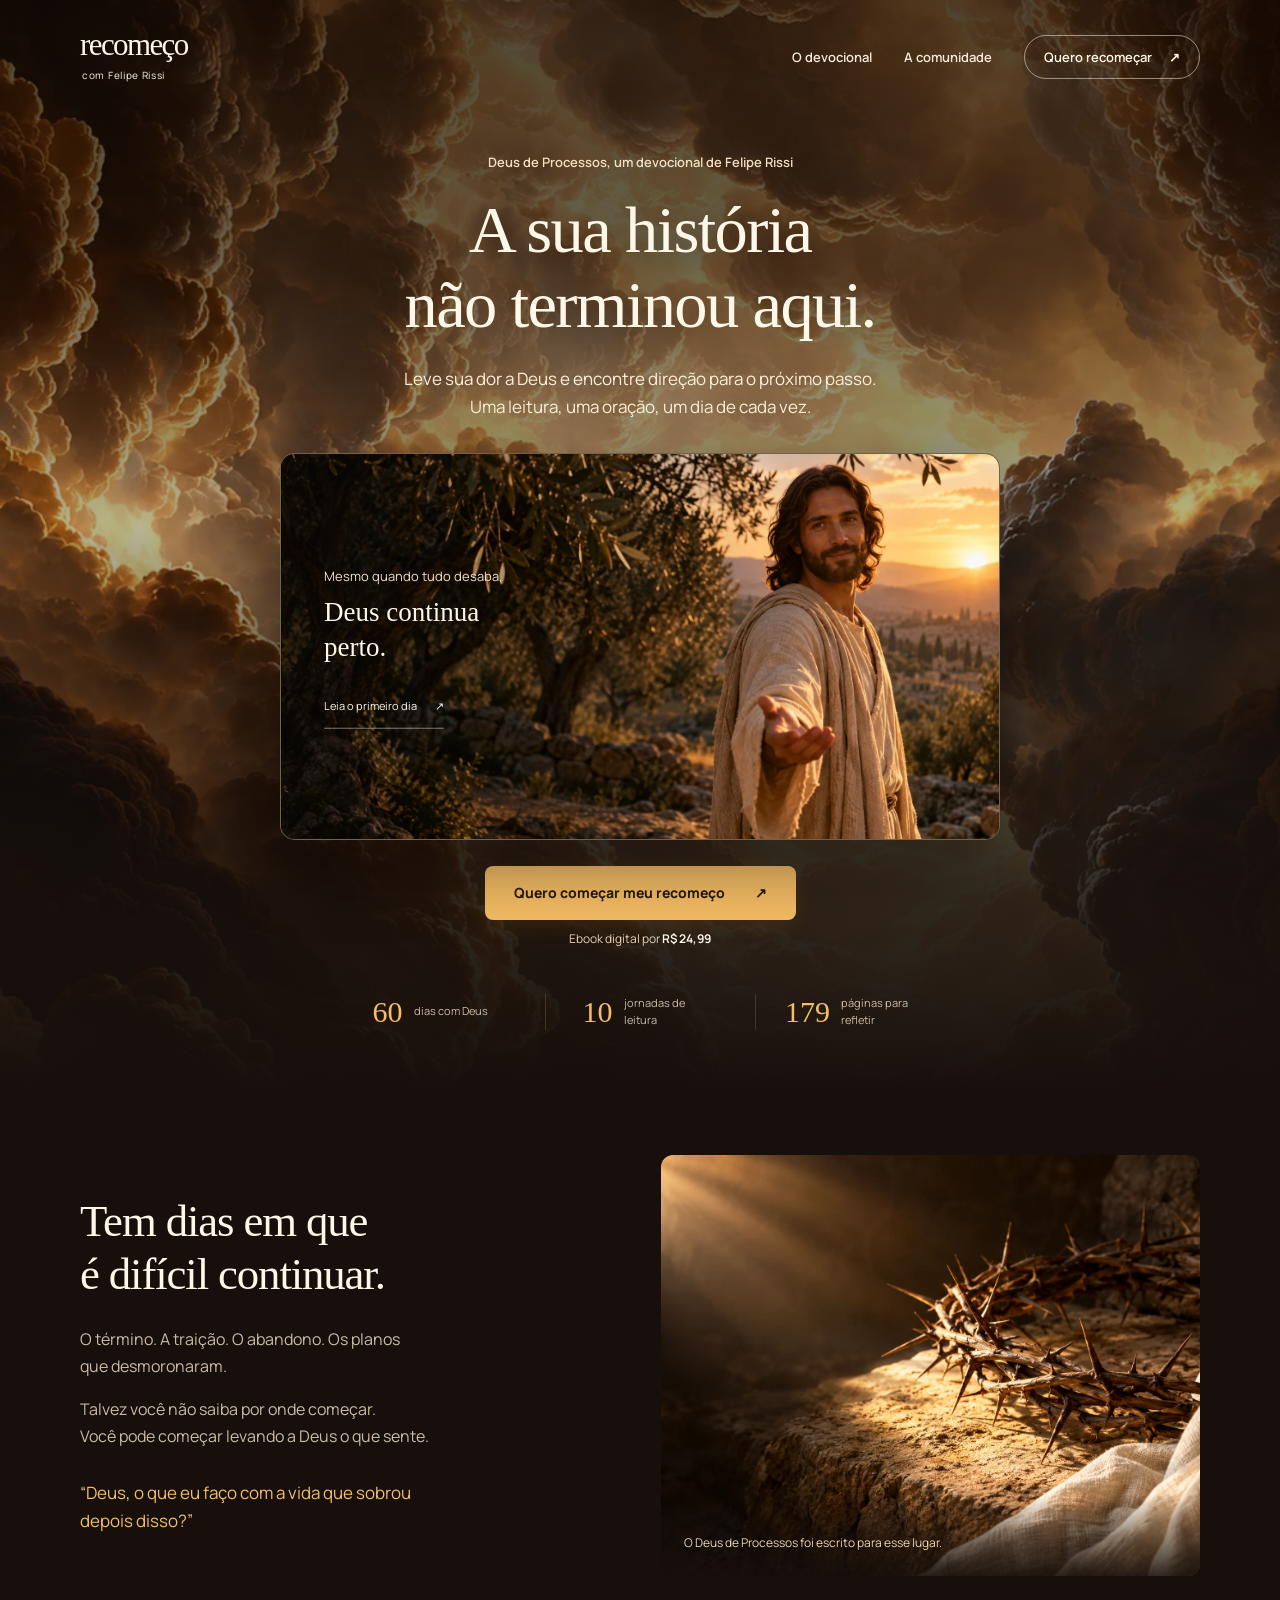
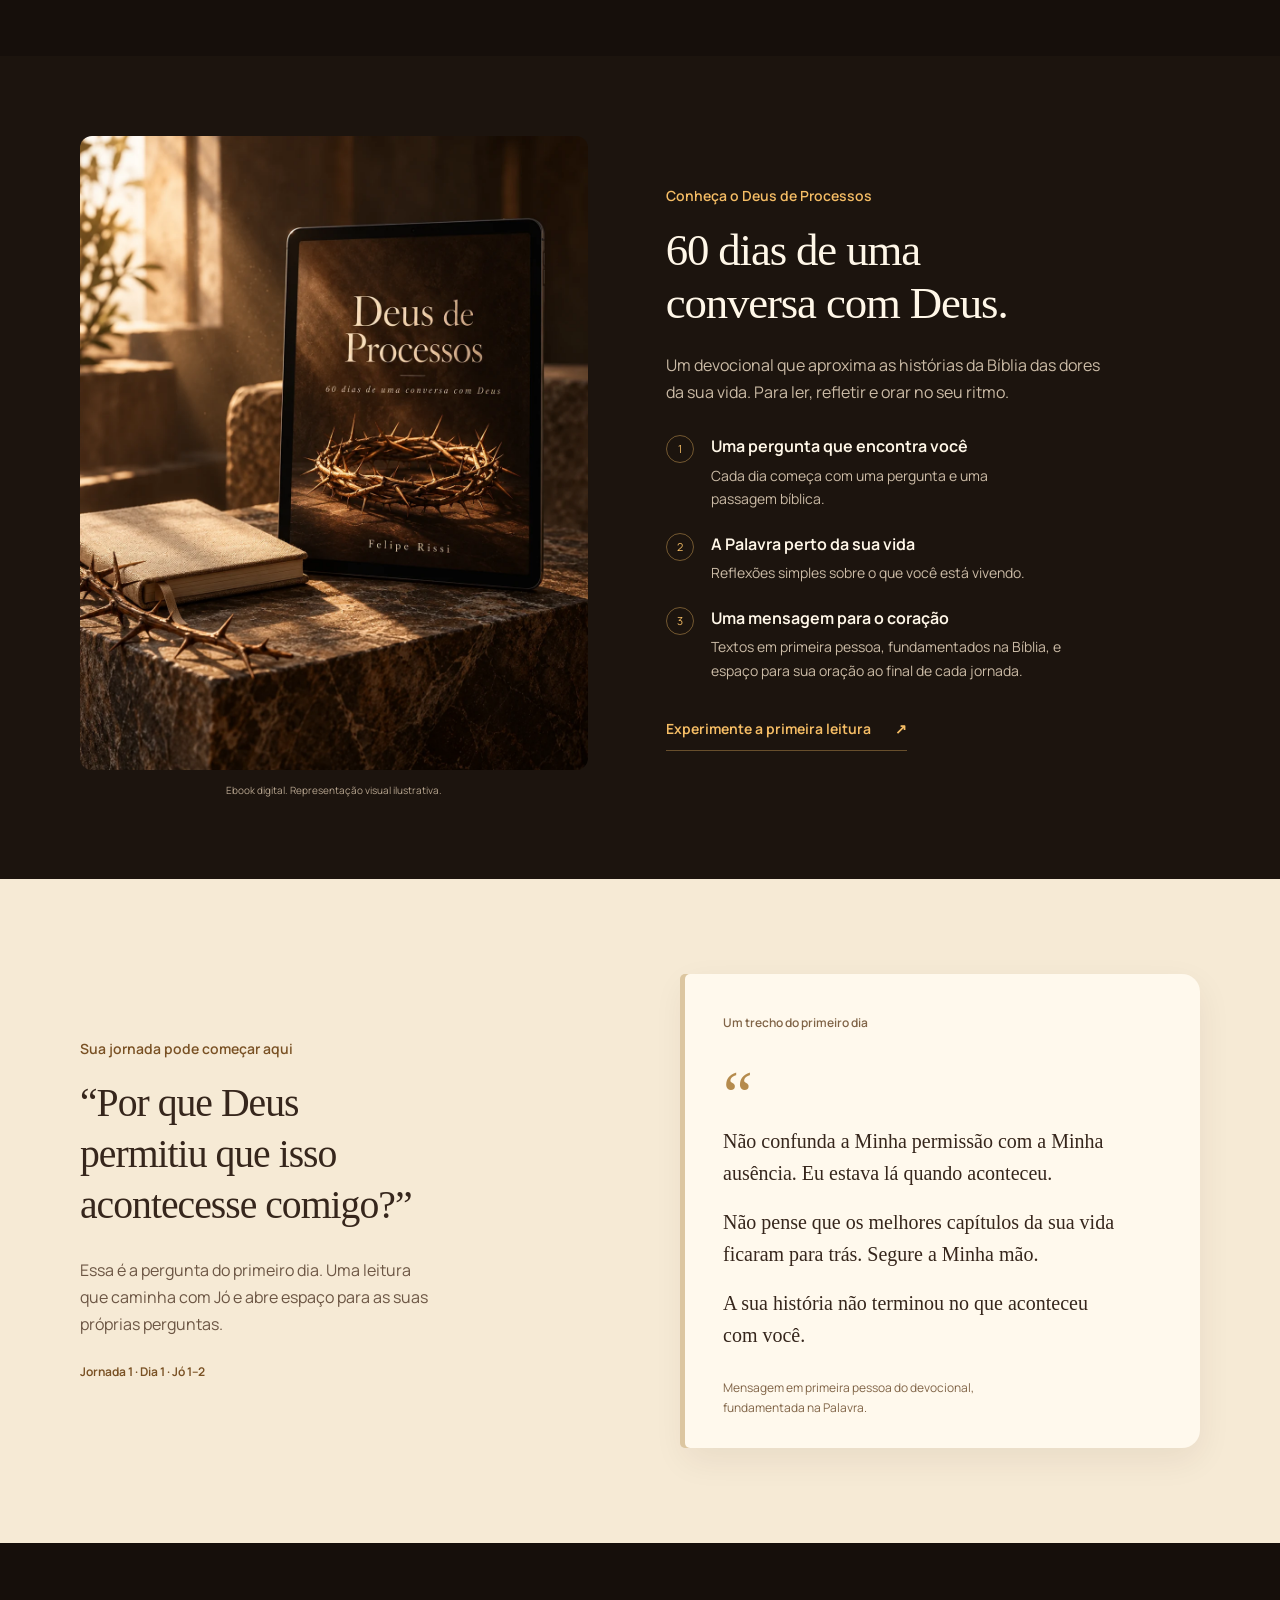
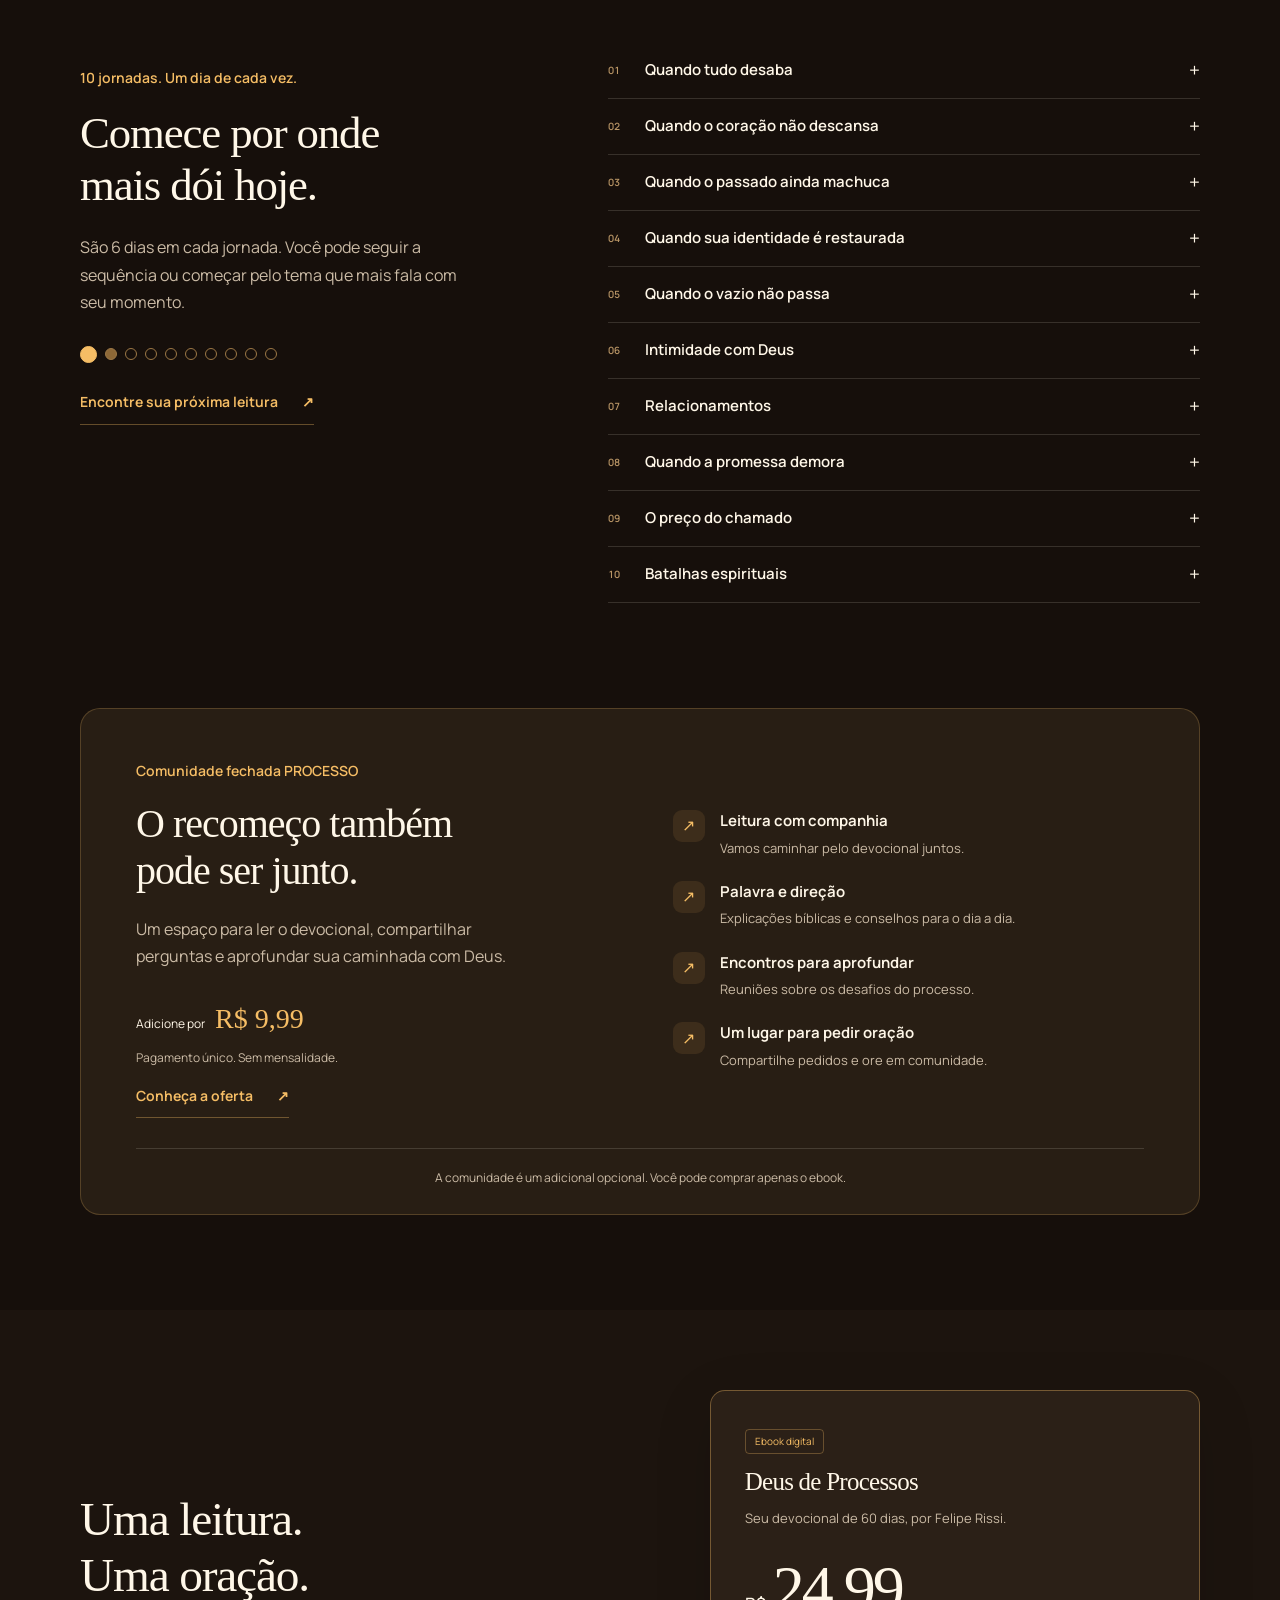
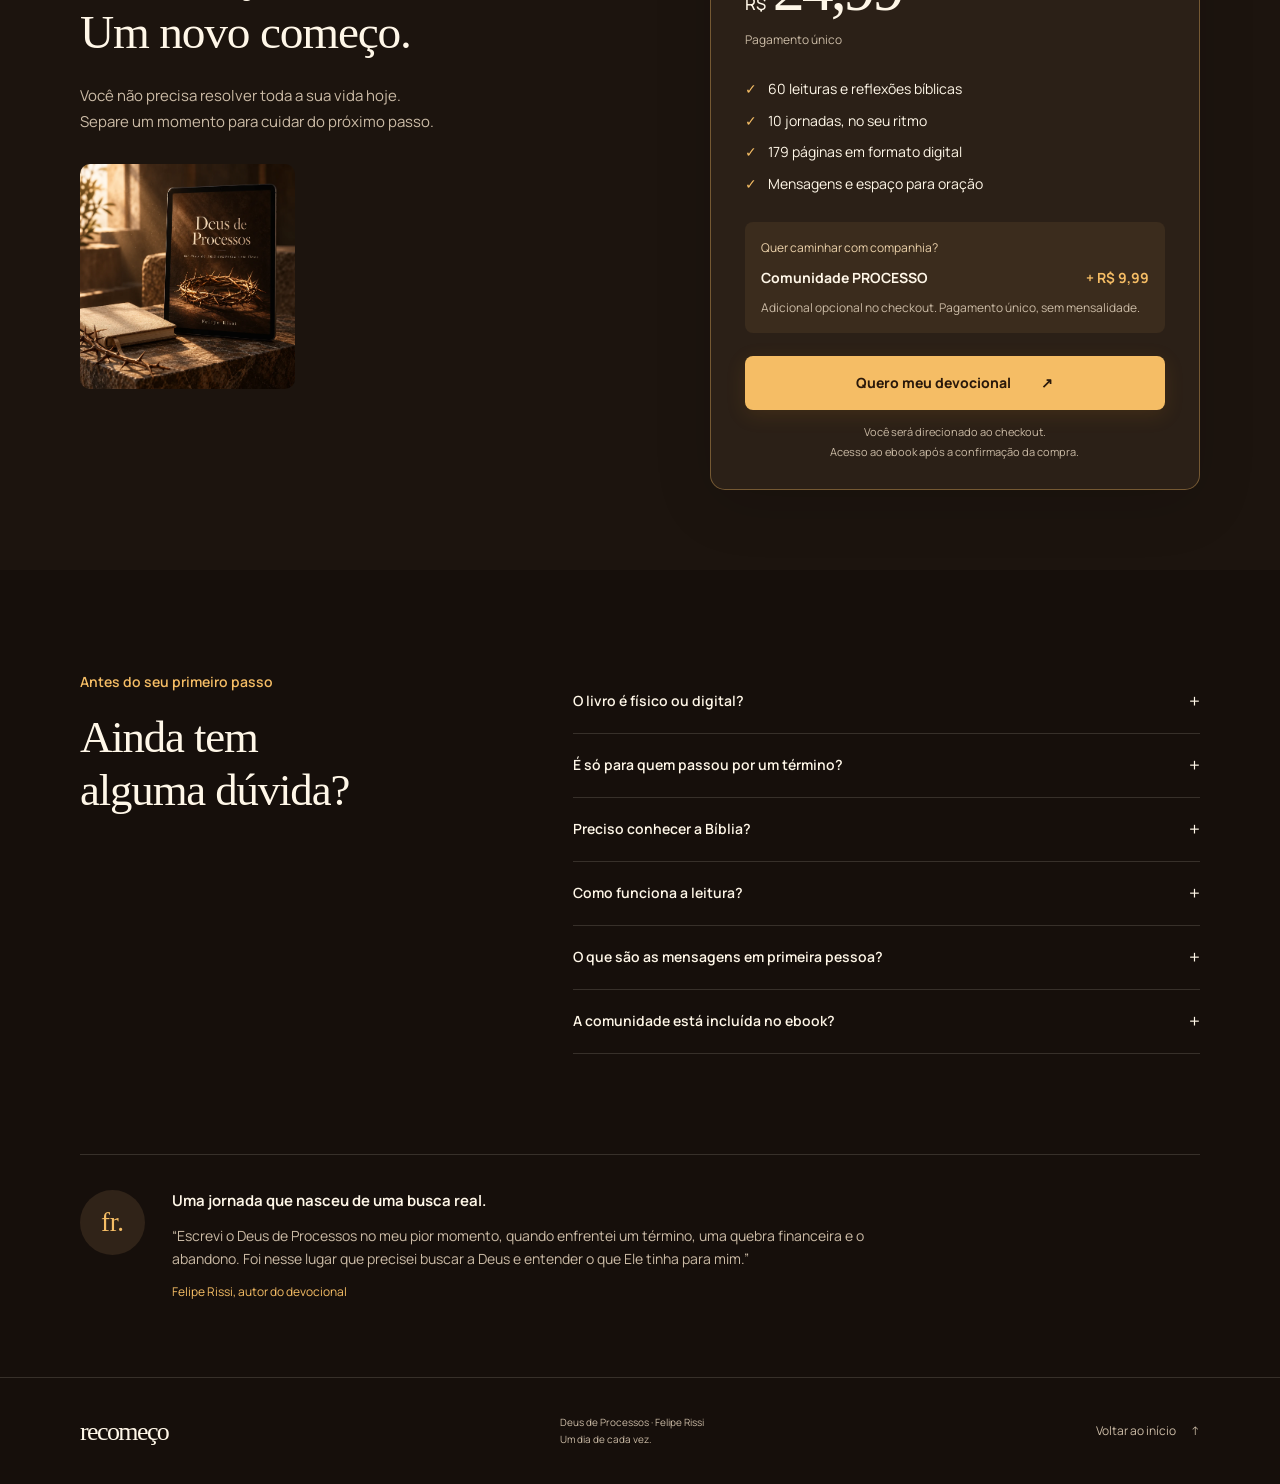
==== commit 5111fa3f: "Refaz landing page Recomeço com nova direção visual e copy concisa" ====
--- a/livro-felipe/index.html
+++ b/livro-felipe/index.html
@@ -1,909 +1,183 @@
-<!DOCTYPE html>
+<!doctype html>
 <html lang="pt-BR">
 <head>
-<meta charset="utf-8">
-<meta name="viewport" content="width=device-width, initial-scale=1, viewport-fit=cover">
-<title>Deus de Processos</title>
-<meta name="description" content="Devocional de 60 dias para quem enfrenta um término, traição, abandono ou um momento em que tudo parece ter desmoronado. Por Felipe Rissi.">
-<link rel="preconnect" href="https://fonts.googleapis.com">
-<link rel="preconnect" href="https://fonts.gstatic.com" crossorigin>
-<link rel="stylesheet" href="https://fonts.googleapis.com/css2?family=Cinzel:wght@400;500;600;700&family=Libre+Baskerville:ital,wght@0,400;0,700;1,400&display=swap">
-<style>
-  /* Layout: a arte da capa e o cenario. O hero e a propria capa (pergaminho, feixe de luz, coroa) com a logo por cima. Cinzel em versaletes como o titulo da capa, Libre Baskerville como o miolo. Ouro das letras como acento; marrom da coroa nas faixas escuras. Tema unico, de proposito. */
-  :root {
-    --bg: #E9D4B8;
-    --bg-2: #F1E1C9;
-    --fg: #2A1A0C;
-    --muted: #6D5648;
-    --card: #F6E9D3;
-    --line: rgba(65, 40, 11, 0.16);
-    --gold: #D9A862;
-    --gold-deep: #8A6534;
-    --gold-light: #FECD90;
-    --night: #2A190C;
-    --night-2: #41280B;
-    --night-fg: #F6E2C4;
-    --night-muted: #CDA97C;
-    --night-line: rgba(254, 205, 144, 0.18);
-    --font-caps: "Cinzel", "Trajan Pro", "Cormorant Garamond", Georgia, serif;
-    --font-serif: "Libre Baskerville", "Baskerville", "Palatino Linotype", Georgia, serif;
-    --shadow: 0 24px 60px rgba(65, 40, 11, 0.26);
-    color-scheme: light;
-  }
-
-  * { box-sizing: border-box; }
-  html { scroll-behavior: smooth; }
-  body {
-    margin: 0;
-    background: var(--bg);
-    color: var(--fg);
-    font-family: var(--font-serif);
-    font-size: 16.5px;
-    line-height: 1.78;
-    -webkit-font-smoothing: antialiased;
-    overflow-x: hidden;
-  }
-  @media (prefers-reduced-motion: reduce) {
-    html { scroll-behavior: auto; }
-    *, *::before, *::after { animation: none !important; transition: none !important; }
-  }
-
-  h1, h2, h3 { margin: 0; text-wrap: balance; }
-  h2 {
-    font-family: var(--font-serif);
-    font-weight: 400;
-    font-size: clamp(1.9rem, 3.9vw, 2.9rem);
-    line-height: 1.2;
-    letter-spacing: -0.005em;
-  }
-  h2.caps-title {
-    font-family: var(--font-caps);
-    font-weight: 500;
-    font-size: clamp(1.5rem, 3vw, 2.3rem);
-    letter-spacing: 0.1em;
-    text-transform: uppercase;
-    line-height: 1.3;
-  }
-  h3 { font-family: var(--font-serif); font-weight: 700; font-size: 1.12rem; line-height: 1.35; }
-  p { margin: 0; }
-  strong { font-weight: 700; }
-  a { color: inherit; }
-  img { max-width: 100%; display: block; }
-
-  .caps {
-    font-family: var(--font-caps);
-    font-weight: 600;
-    letter-spacing: 0.22em;
-    text-transform: uppercase;
-    font-size: 0.74rem;
-    line-height: 1.5;
-  }
-  .wrap { width: min(1140px, 100%); margin-inline: auto; padding-inline: clamp(16px, 4vw, 40px); }
-  .narrow { width: min(740px, 100%); margin-inline: auto; }
-  .section { padding-block: clamp(80px, 10vw, 136px); }
-  .eyebrow { display: flex; align-items: center; gap: 14px; color: var(--gold-deep); margin-bottom: 22px; }
-  .eyebrow::before { content: ""; height: 1px; width: 36px; background: var(--gold); }
-  .dark .eyebrow { color: var(--gold-light); }
-  .lead { font-size: 1.15rem; color: var(--muted); }
-  .dark .lead { color: var(--night-muted); }
-  .stack { display: flex; flex-direction: column; gap: 18px; }
-  .stack > p { max-width: 60ch; }
-  .intro { max-width: 62ch; }
-  .intro.center { margin-inline: auto; text-align: center; }
-  .gold-i { color: var(--gold-deep); font-style: italic; }
-  .dark .gold-i { color: var(--gold-light); }
-
-  /* Ornamento da capa: linha com losango */
-  .diamond { display: flex; align-items: center; justify-content: center; gap: 12px; color: var(--gold); margin-block: 6px 22px; }
-  .diamond::before, .diamond::after { content: ""; height: 1px; width: 84px; background: linear-gradient(90deg, transparent, var(--gold)); }
-  .diamond::after { background: linear-gradient(90deg, var(--gold), transparent); }
-  .diamond i { width: 8px; height: 8px; background: var(--gold); transform: rotate(45deg); }
-  .diamond.left { justify-content: flex-start; }
-  .diamond.left::before { display: none; }
-
-  /* Capitular, como no miolo do livro */
-  .dropcap::first-letter {
-    float: left;
-    font-family: var(--font-serif);
-    font-size: 4.3rem;
-    line-height: 0.78;
-    padding: 10px 10px 0 0;
-    color: var(--gold-deep);
-  }
-
-  /* Botoes */
-  .btn {
-    display: inline-flex; align-items: center; justify-content: center; gap: 12px;
-    padding: 19px 34px;
-    border-radius: 3px;
-    font-family: var(--font-caps);
-    font-weight: 600;
-    font-size: 0.82rem;
-    letter-spacing: 0.14em;
-    text-transform: uppercase;
-    text-decoration: none;
-    border: 1px solid transparent;
-    cursor: pointer;
-    text-align: center;
-    transition: transform 0.18s ease, box-shadow 0.18s ease, background 0.18s ease;
-  }
-  .btn:focus-visible { outline: 3px solid var(--gold); outline-offset: 3px; }
-  .btn-gold {
-    background: linear-gradient(180deg, #FECD90 0%, var(--gold) 55%, #A9783A 100%);
-    color: #2A190C;
-    box-shadow: 0 14px 34px rgba(120, 80, 30, 0.42), inset 0 1px 0 rgba(255,255,255,0.45);
-  }
-  .btn-gold:hover { transform: translateY(-2px); box-shadow: 0 20px 40px rgba(120, 80, 30, 0.5), inset 0 1px 0 rgba(255,255,255,0.45); }
-  .btn-ink { background: var(--night); color: var(--night-fg); border-color: var(--night); }
-  .btn-ink:hover { transform: translateY(-2px); background: var(--night-2); }
-  .btn-line { background: transparent; color: var(--fg); border-color: rgba(65,40,11,0.4); }
-  .btn-line:hover { border-color: var(--fg); }
-  .btn .arrow { transition: transform 0.18s ease; }
-  .btn:hover .arrow { transform: translateX(3px); }
-
-  .dark { background: var(--night); color: var(--night-fg); }
-
-  /* Topo */
-  .topbar {
-    position: sticky; top: env(safe-area-inset-top, 0px); z-index: 20;
-    background: rgba(233, 212, 184, 0.9);
-    backdrop-filter: blur(12px); -webkit-backdrop-filter: blur(12px);
-    border-bottom: 1px solid var(--line);
-  }
-  .topbar .wrap { display: flex; align-items: center; justify-content: space-between; gap: 16px; padding-block: 12px; }
-  .topbar .logo { height: 36px; width: auto; }
-  .topbar .btn { padding: 11px 18px; font-size: 0.7rem; }
-
-  /* Hero: a arte da capa */
-  .hero {
-    position: relative; overflow: hidden;
-    background: #D7AD72 url("assets/hero-largo.jpg") center center / cover no-repeat;
-    min-height: min(860px, 92vh);
-    display: flex; align-items: center;
-  }
-  .hero::before {
-    content: ""; position: absolute; inset: 0;
-    background: linear-gradient(90deg, rgba(240, 214, 170, 0.55) 0%, rgba(240, 214, 170, 0.35) 38%, rgba(240, 214, 170, 0) 60%);
-    pointer-events: none;
-  }
-  .hero .ray {
-    position: absolute; inset: -20% auto auto -6%; width: 60%; height: 150%;
-    background: linear-gradient(116deg, rgba(255,236,200,0) 24%, rgba(255,236,200,0.55) 33%, rgba(255,236,200,0) 39%, rgba(255,236,200,0.35) 45%, rgba(255,236,200,0) 51%);
-    filter: blur(8px);
-    pointer-events: none;
-  }
-  .hero .wrap {
-    position: relative; z-index: 1; width: 100%;
-    padding-block: clamp(64px, 9vw, 120px);
-  }
-  .hero .content { max-width: 580px; display: flex; flex-direction: column; gap: 20px; animation: rise 1s ease both; }
-  .hero .crown-m { display: none; }
-  @keyframes rise { from { opacity: 0.001; transform: translateY(16px); } to { opacity: 1; transform: none; } }
-  .hero .caps.top { color: var(--fg); letter-spacing: 0.4em; font-weight: 500; text-align: left; }
-  .hero .logo-main { width: min(600px, 100%); height: auto; margin-block: 2px 4px; filter: drop-shadow(0 2px 0 rgba(255,236,200,0.5)); }
-  .hero h1 {
-    font-family: var(--font-caps); font-weight: 500;
-    font-size: clamp(0.98rem, 1.7vw, 1.2rem); letter-spacing: 0.22em; text-transform: uppercase;
-    line-height: 1.65; color: var(--gold-deep);
-  }
-  .hero .lead { font-size: clamp(1.08rem, 1.5vw, 1.22rem); max-width: 50ch; color: var(--fg); line-height: 1.65; }
-  .hero p.body { max-width: 56ch; }
-  .hero-actions { display: flex; flex-wrap: wrap; gap: 14px; align-items: center; margin-top: 8px; }
-  .hero-stats { display: flex; flex-wrap: wrap; gap: 10px 26px; margin-top: 14px; color: var(--fg); }
-  .hero-stats span { display: inline-flex; align-items: center; gap: 10px; font-family: var(--font-caps); font-weight: 600; font-size: 0.72rem; letter-spacing: 0.16em; text-transform: uppercase; }
-  .hero-stats i { width: 7px; height: 7px; background: var(--gold); transform: rotate(45deg); }
-
-  /* Faixa dos 60 dias */
-  .days { border-top: 1px solid var(--night-line); background: var(--night); color: var(--night-fg); }
-  .days .wrap { padding-block: 24px; display: flex; flex-wrap: wrap; align-items: center; gap: 16px 24px; }
-  .days .caps { color: var(--night-muted); font-size: 0.68rem; white-space: nowrap; }
-  .dots { display: flex; flex-wrap: wrap; gap: 6px; flex: 1; min-width: 0; }
-  .dots i { width: 9px; height: 9px; transform: rotate(45deg); background: rgba(246, 226, 196, 0.16); }
-  .dots i.on { background: var(--gold); box-shadow: 0 0 10px rgba(217, 168, 98, 0.7); }
-  .dots i.sep { background: transparent; width: 4px; }
-  .days .end { font-style: italic; color: var(--gold-light); white-space: nowrap; }
-
-  /* A dor */
-  .pain { background: linear-gradient(180deg, var(--bg-2), var(--bg)); }
-  .pain .narrow { margin-inline: 0; }
-  .pain h2 { font-size: clamp(2rem, 4.4vw, 3.3rem); }
-  .pain-lines { display: grid; gap: 12px; margin-block: 40px 30px; padding-left: 24px; border-left: 2px solid var(--gold); }
-  .pain-lines p { font-size: clamp(1.25rem, 2.5vw, 1.65rem); line-height: 1.4; }
-  .questions { display: grid; gap: 14px; margin-block: 30px; }
-  .questions p { font-style: italic; font-size: clamp(1.15rem, 2vw, 1.35rem); line-height: 1.5; color: var(--gold-deep); }
-  .callout {
-    margin-top: 36px; padding: 32px 36px;
-    border: 1px solid var(--gold);
-    background: var(--card);
-    font-size: 1.12rem; line-height: 1.6;
-    box-shadow: inset 0 0 0 5px var(--card), inset 0 0 0 6px rgba(217,168,98,0.45), var(--shadow);
-    position: relative;
-  }
-  .callout .caps { position: absolute; top: -10px; left: 30px; background: var(--card); padding: 0 10px; color: var(--gold-deep); font-size: 0.64rem; }
-
-  /* Leia o primeiro dia */
-  .sample { position: relative; overflow: hidden; }
-  .sample .crown-bg {
-    position: absolute; right: -16%; top: 50%; width: min(760px, 80vw); transform: translateY(-50%);
-    opacity: 0.18; pointer-events: none;
-    mask-image: radial-gradient(closest-side, #000 50%, transparent 100%);
-    -webkit-mask-image: radial-gradient(closest-side, #000 50%, transparent 100%);
-  }
-  .sample::before {
-    content: ""; position: absolute; inset: 0;
-    background: radial-gradient(900px 600px at 15% 0%, rgba(217,168,98,0.22), transparent 60%);
-    pointer-events: none;
-  }
-  .sample .wrap { position: relative; display: grid; grid-template-columns: 0.9fr 1.1fr; gap: clamp(36px, 6vw, 90px); align-items: center; }
-  .page-shot { display: flex; justify-content: center; position: relative; }
-  .page-shot .frame {
-    position: relative;
-    padding: 10px;
-    background: linear-gradient(160deg, #E7C27A, #8A6534 60%, #D9A862);
-    box-shadow: 0 40px 80px rgba(0,0,0,0.55);
-    transform: rotate(-2deg);
-    width: min(400px, 100%);
-  }
-  .page-shot .frame img { width: 100%; height: auto; }
-  .page-shot .ribbon {
-    position: absolute; top: -16px; left: -16px;
-    background: var(--night-2); color: var(--gold-light);
-    border: 1px solid var(--gold);
-    padding: 10px 16px; font-size: 0.66rem;
-    box-shadow: 0 10px 24px rgba(0,0,0,0.4);
-  }
-  .sample .meta { display: flex; flex-wrap: wrap; gap: 10px 22px; color: var(--night-muted); font-size: 0.95rem; margin-top: 6px; }
-  .sample .meta b { color: var(--night-fg); font-weight: 400; font-style: italic; }
-  .sample h2 b { font-weight: 700; }
-  .verse { font-style: italic; color: var(--gold-light); font-size: 1.08rem; }
-  .answer {
-    margin-top: 12px;
-    padding: 30px 32px;
-    border: 1px solid var(--night-line);
-    border-left: 3px solid var(--gold);
-    background: rgba(254, 205, 144, 0.05);
-    display: grid; gap: 14px;
-  }
-  .answer .caps { color: var(--gold-light); font-size: 0.68rem; }
-  .answer p { font-size: 1.1rem; line-height: 1.7; }
-  .answer p.first { font-style: italic; }
-  .answer .sig { color: var(--night-muted); font-style: italic; font-size: 0.95rem; }
-  .sample .foot { color: var(--night-muted); font-size: 0.98rem; margin-top: 8px; }
-
-  /* Autor */
-  .author .wrap { display: grid; grid-template-columns: 320px 1fr; gap: clamp(36px, 6vw, 80px); align-items: start; }
-  .portrait {
-    position: sticky; top: 96px;
-    aspect-ratio: 4 / 5; max-width: 100%;
-    background:
-      radial-gradient(260px 220px at 70% 100%, rgba(217,168,98,0.6), transparent 70%),
-      linear-gradient(170deg, var(--night-2), var(--night));
-    box-shadow: var(--shadow);
-    display: flex; flex-direction: column; justify-content: flex-end;
-    padding: 26px; color: var(--night-fg); overflow: hidden;
-    outline: 1px solid var(--gold); outline-offset: -10px;
-  }
-  .portrait img { position: absolute; inset: 0; width: 100%; height: 100%; object-fit: cover; object-position: center top; }
-  .portrait .label { position: relative; z-index: 1; margin: -26px; padding: 70px 26px 24px; background: linear-gradient(180deg, rgba(0,0,0,0) 0%, rgba(10,6,2,0.75) 45%, rgba(10,6,2,0.92) 100%); }
-  .portrait .name { font-family: var(--font-caps); font-size: 1.35rem; letter-spacing: 0.06em; color: var(--gold-light); }
-  .portrait .who { margin-top: 6px; color: var(--night-muted); font-size: 0.62rem; }
-  .signature { font-style: italic; font-size: 1.5rem; color: var(--gold-deep); margin-top: 6px; }
-
-  /* O que e: composicao do produto */
-  .what { background: var(--bg-2); }
-  .what .wrap { display: grid; grid-template-columns: 1fr 1fr; gap: clamp(36px, 6vw, 90px); align-items: center; }
-  .kit { position: relative; width: min(520px, 100%); aspect-ratio: 1 / 1; max-width: 100%; perspective: 1600px; margin-inline: auto; }
-  .kit .glow { position: absolute; inset: 8% 0 0 0; background: radial-gradient(closest-side, rgba(254, 205, 144, 0.9), rgba(254, 205, 144, 0) 72%); filter: blur(12px); }
-  .book3d {
-    position: absolute; left: 3%; top: 5%; width: 50%;
-    aspect-ratio: 900 / 1291;
-    transform: rotateY(24deg) rotateX(2deg);
-    border-radius: 3px 10px 10px 3px;
-    box-shadow: 30px 40px 70px rgba(65, 40, 11, 0.5), -2px 0 0 rgba(0,0,0,0.3);
-    overflow: hidden;
-  }
-  .book3d img { width: 100%; height: 100%; object-fit: cover; border-radius: inherit; }
-  .book3d::before { content: ""; position: absolute; inset: 0 auto 0 0; width: 9%; background: linear-gradient(90deg, rgba(0,0,0,0.38), rgba(255,255,255,0.12) 45%, rgba(0,0,0,0.18)); }
-  .book3d::after { content: ""; position: absolute; inset: 0; background: linear-gradient(100deg, rgba(255,255,255,0.14), rgba(255,255,255,0) 35%, rgba(0,0,0,0.12) 100%); }
-  .tablet {
-    position: absolute; right: 2%; bottom: 2%; width: 58%;
-    aspect-ratio: 900 / 1291; padding: 3.6%;
-    border-radius: 7% / 5%;
-    background: linear-gradient(160deg, #2C2A28, #121110 60%, #2A2826);
-    box-shadow: 0 50px 90px rgba(65, 40, 11, 0.55), 0 0 0 1px rgba(255,255,255,0.12) inset, 0 1px 0 rgba(255,255,255,0.25) inset;
-    transform: rotate(-4deg);
-  }
-  .tablet::before { content: ""; position: absolute; top: 1.7%; left: 50%; width: 1.6%; aspect-ratio: 1; border-radius: 50%; background: #0B0B0B; box-shadow: 0 0 0 1px rgba(255,255,255,0.15); transform: translateX(-50%); }
-  .tablet .screen { position: relative; width: 100%; height: 100%; border-radius: 4% / 3%; overflow: hidden; background: #000; }
-  .tablet .screen img { width: 100%; height: 100%; object-fit: cover; }
-  .tablet .glass { position: absolute; inset: 0; background: linear-gradient(115deg, rgba(255,255,255,0.22) 0%, rgba(255,255,255,0.06) 30%, rgba(255,255,255,0) 50%); }
-  .themes { display: flex; flex-wrap: wrap; gap: 8px; margin-top: 10px; }
-  .themes span { font-family: var(--font-caps); font-weight: 600; font-size: 0.64rem; letter-spacing: 0.14em; text-transform: uppercase; padding: 8px 12px; border: 1px solid var(--line); background: var(--card); color: var(--muted); }
-
-  /* Como funciona cada leitura: 4 passos */
-  .steps { background: var(--bg-2); padding-top: 0; }
-  .steps-grid { display: grid; grid-template-columns: repeat(4, 1fr); gap: 0; border-top: 1px solid var(--line); border-bottom: 1px solid var(--line); margin-top: 44px; }
-  .step { padding: 34px 28px; border-right: 1px solid var(--line); display: grid; gap: 10px; min-width: 0; }
-  .step:last-child { border-right: 0; }
-  .step .n { font-family: var(--font-caps); font-weight: 600; color: var(--gold-deep); font-size: 1.6rem; line-height: 1; }
-  .step h3 { font-size: 1.05rem; }
-  .step p { color: var(--muted); font-size: 0.95rem; }
-  .step.hl { background: linear-gradient(180deg, rgba(217,168,98,0.18), rgba(217,168,98,0.04)); }
-  .step.hl p { color: var(--fg); font-style: italic; }
-
-  /* Mapa da jornada (escuro) */
-  .map { position: relative; overflow: hidden; }
-  .map::before { content: ""; position: absolute; inset: 0; background: radial-gradient(1000px 500px at 50% 0%, rgba(217,168,98,0.18), transparent 65%); pointer-events: none; }
-  .map .wrap { position: relative; }
-  .map-grid { display: grid; grid-template-columns: repeat(2, 1fr); gap: 14px; margin-top: 48px; }
-  .j { display: grid; grid-template-columns: 64px 1fr; gap: 16px; padding: 24px 24px; border: 1px solid var(--night-line); background: rgba(254,205,144,0.03); min-width: 0; transition: border-color 0.2s ease, background 0.2s ease; }
-  .j:hover { border-color: rgba(254,205,144,0.5); background: rgba(254,205,144,0.06); }
-  .j .n { font-family: var(--font-caps); font-weight: 500; font-size: 2rem; color: var(--gold-light); line-height: 1; }
-  .j .n small { display: block; font-size: 0.56rem; letter-spacing: 0.18em; color: var(--night-muted); margin-top: 8px; font-weight: 600; }
-  .j h3 { font-family: var(--font-caps); font-weight: 600; font-size: 0.86rem; letter-spacing: 0.12em; text-transform: uppercase; line-height: 1.5; color: var(--night-fg); }
-  .j p { color: var(--night-muted); font-size: 0.93rem; font-style: italic; margin-top: 8px; }
-  .map .note { margin-top: 30px; color: var(--night-muted); max-width: 64ch; margin-inline: auto; text-align: center; }
-
-  /* Para quem e */
-  .who-grid { display: grid; grid-template-columns: repeat(3, 1fr); gap: 18px; margin-top: 48px; }
-  .who-card { background: var(--card); border: 1px solid var(--line); padding: 30px 28px; display: flex; flex-direction: column; gap: 12px; min-width: 0; position: relative; transition: transform 0.2s ease, box-shadow 0.2s ease; }
-  .who-card::before { content: ""; position: absolute; top: 0; left: 28px; right: 28px; height: 2px; background: var(--gold); }
-  .who-card:hover { transform: translateY(-3px); box-shadow: var(--shadow); }
-  .who-card h3 { font-size: 1.12rem; }
-  .who-card .q { font-style: italic; color: var(--gold-deep); }
-  .who-card p { color: var(--muted); font-size: 0.95rem; }
-
-  /* Os 60 dias + o que constroi */
-  .sixty .wrap { display: grid; grid-template-columns: 0.9fr 1.1fr; gap: clamp(36px, 6vw, 90px); align-items: start; }
-  .list { padding: 0; margin: 0; border-top: 1px solid var(--line); }
-  .list li { list-style: none; display: grid; grid-template-columns: 22px 1fr; gap: 4px 14px; padding: 20px 0; border-bottom: 1px solid var(--line); align-items: baseline; }
-  .list li i { width: 8px; height: 8px; background: var(--gold); transform: rotate(45deg); grid-row: span 2; margin-top: 8px; }
-  .list li b { font-size: 1.15rem; font-weight: 700; }
-  .list li span { color: var(--muted); font-size: 0.95rem; }
-  .sixty .note { margin-top: 26px; }
-  .build { background: var(--bg-2); }
-  .build-grid { display: grid; grid-template-columns: repeat(3, 1fr); gap: 36px 44px; margin-top: 48px; }
-  .b { display: grid; gap: 8px; min-width: 0; }
-  .b .mark { width: 36px; height: 2px; background: var(--gold); margin-bottom: 8px; }
-  .b h3 { font-size: 1.1rem; }
-  .b p { color: var(--muted); font-size: 0.95rem; }
-
-  /* Comunidade */
-  .community { background: linear-gradient(180deg, var(--night) 0%, var(--night-2) 100%); position: relative; }
-  .community .intro p { color: var(--night-muted); }
-  .community .intro p.strong { color: var(--night-fg); font-size: 1.1rem; }
-  .feat-grid { display: grid; grid-template-columns: repeat(3, 1fr); gap: 16px; margin-top: 48px; }
-  .feat { border: 1px solid var(--night-line); padding: 28px 26px; background: rgba(254,205,144,0.03); display: flex; flex-direction: column; gap: 10px; min-width: 0; }
-  .feat h3 { font-size: 1.05rem; color: var(--night-fg); }
-  .feat p { color: var(--night-muted); font-size: 0.93rem; }
-  .feat .ico { color: var(--gold-light); width: 26px; height: 26px; }
-  .community .actions { margin-top: 44px; display: flex; justify-content: center; }
-
-  /* Oferta */
-  .offer { background: radial-gradient(900px 500px at 50% 0%, rgba(254,205,144,0.35), transparent 60%), var(--bg); }
-  .offer-grid { display: grid; grid-template-columns: 1.25fr 0.75fr; gap: 22px; margin-top: 52px; align-items: stretch; }
-  .plan { background: var(--card); border: 1px solid var(--line); padding: 36px 34px; display: flex; flex-direction: column; gap: 22px; min-width: 0; }
-  .plan.main {
-    border-color: var(--gold); position: relative;
-    box-shadow: inset 0 0 0 5px var(--card), inset 0 0 0 6px rgba(217,168,98,0.45), var(--shadow);
-    display: grid; grid-template-columns: 220px 1fr; gap: 20px 36px; align-items: start;
-  }
-  .plan.main .cover { grid-row: span 4; align-self: center; }
-  .plan.main .cover img { width: 100%; height: auto; box-shadow: -14px 24px 50px rgba(65,40,11,0.4), -1px 0 0 rgba(0,0,0,0.25); border-radius: 2px 8px 8px 2px; }
-  .plan .tag { position: absolute; top: -13px; left: 34px; font-family: var(--font-caps); font-weight: 600; font-size: 0.62rem; letter-spacing: 0.16em; text-transform: uppercase; background: var(--gold); color: #2A190C; padding: 7px 14px; }
-  .plan h3 { font-size: 1.5rem; font-weight: 700; }
-  .plan .kicker { color: var(--muted); font-size: 0.95rem; margin-top: 4px; }
-  .price { display: flex; align-items: baseline; gap: 6px; flex-wrap: wrap; }
-  .price .cur { font-size: 1.1rem; color: var(--muted); }
-  .price .val { font-family: var(--font-caps); font-size: 3.2rem; line-height: 1; font-weight: 600; font-variant-numeric: tabular-nums; }
-  .price .once { font-family: var(--font-caps); font-weight: 600; font-size: 0.66rem; letter-spacing: 0.14em; text-transform: uppercase; color: var(--gold-deep); margin-left: 8px; }
-  .plan ul { list-style: none; margin: 0; padding: 0; display: grid; gap: 10px; }
-  .plan li { display: grid; grid-template-columns: 18px 1fr; gap: 12px; align-items: start; font-size: 0.95rem; }
-  .plan li i { width: 8px; height: 8px; background: var(--gold); transform: rotate(45deg); margin-top: 9px; margin-left: 4px; }
-  .plan .cta { display: grid; gap: 10px; margin-top: auto; }
-  .plan .btn { width: 100%; }
-  .plan .fine { font-size: 0.85rem; color: var(--muted); text-align: center; }
-
-  /* Fechamento */
-  .close { position: relative; overflow: hidden; text-align: center; }
-  .close .crown-bg { position: absolute; left: 50%; bottom: -12%; width: min(820px, 120vw); transform: translateX(-50%); opacity: 0.5; pointer-events: none; }
-  .close::before { content: ""; position: absolute; inset: 0; background: radial-gradient(900px 600px at 50% 110%, rgba(217,168,98,0.45), transparent 65%); pointer-events: none; }
-  .close .narrow { position: relative; display: flex; flex-direction: column; align-items: center; gap: 18px; }
-  .close .logo-end { width: min(360px, 76%); height: auto; margin-bottom: 8px; }
-  .close h2 { max-width: 22ch; font-size: clamp(2rem, 4.4vw, 3.2rem); }
-  .close p { color: var(--night-muted); max-width: 56ch; }
-  .close p.final { color: var(--night-fg); font-style: italic; font-size: 1.35rem; }
-  .close .btn { margin-top: 14px; }
-
-  /* FAQ */
-  .faq .narrow.list-faq { display: grid; margin-top: 44px; border-top: 1px solid var(--line); }
-  details { border-bottom: 1px solid var(--line); }
-  summary { cursor: pointer; list-style: none; display: flex; justify-content: space-between; align-items: center; gap: 16px; padding: 22px 0; font-weight: 700; font-size: 1.05rem; }
-  summary::-webkit-details-marker { display: none; }
-  summary::after { content: "+"; font-family: var(--font-caps); font-size: 1.3rem; color: var(--gold-deep); flex: none; width: 28px; text-align: center; transition: transform 0.2s ease; }
-  details[open] summary::after { transform: rotate(45deg); }
-  summary:focus-visible { outline: 3px solid var(--gold); outline-offset: 4px; }
-  details p { color: var(--muted); padding-bottom: 22px; max-width: 62ch; font-size: 0.98rem; }
-
-  footer { border-top: 1px solid var(--line); background: var(--bg-2); }
-  footer .wrap { padding-block: 34px; display: flex; flex-wrap: wrap; justify-content: space-between; align-items: center; gap: 12px; color: var(--muted); font-size: 0.88rem; }
-  footer img { height: 28px; width: auto; opacity: 0.85; }
-
-  @media (max-width: 1000px) {
-    .plan.main { grid-template-columns: 1fr; }
-    .plan.main .cover { grid-row: auto; width: min(240px, 70%); }
-  }
-  @media (max-width: 900px) {
-    .hero {
-      background-image:
-        radial-gradient(700px 500px at 0% 0%, rgba(254, 220, 160, 0.9), rgba(254, 220, 160, 0) 60%),
-        linear-gradient(170deg, #F2D6A5 0%, #D9AE78 55%, #B98A58 100%);
-      min-height: 0;
-    }
-    .hero::before { display: none; }
-    .hero .wrap { padding-bottom: 0; }
-    .hero .content { max-width: 100%; }
-    .hero .crown-m { display: block; width: min(560px, 100%); margin: 8px auto -6%; mix-blend-mode: multiply; }
-    .sample .wrap, .author .wrap, .what .wrap, .sixty .wrap { grid-template-columns: 1fr; }
-    .portrait { position: relative; top: auto; max-width: 320px; }
-    .steps-grid { grid-template-columns: repeat(2, 1fr); border-bottom: 0; }
-    .step { border-bottom: 1px solid var(--line); }
-    .step:nth-child(2n) { border-right: 0; }
-    .who-grid, .build-grid, .feat-grid { grid-template-columns: repeat(2, 1fr); }
-    .map-grid, .offer-grid { grid-template-columns: 1fr; }
-  }
-  @media (max-width: 600px) {
-    body { font-size: 16px; }
-    .who-grid, .build-grid, .feat-grid, .steps-grid { grid-template-columns: 1fr; }
-    .step { border-right: 0; }
-    .plan { padding: 30px 22px; }
-    .plan .tag { left: 22px; }
-    .topbar .btn span.long { display: none; }
-    .days .end { display: none; }
-    .btn { width: 100%; }
-    .page-shot .ribbon { left: 0; }
-  }
-</style>
+  <meta charset="utf-8">
+  <meta name="viewport" content="width=device-width, initial-scale=1, viewport-fit=cover">
+  <meta name="theme-color" content="#160f0b">
+  <title>Deus de Processos | Seu recomeço, um dia de cada vez</title>
+  <meta name="description" content="60 dias de leitura, reflexão e oração para recomeçar com Deus. Conheça o ebook Deus de Processos, de Felipe Rissi, e a comunidade PROCESSO.">
+  <meta property="og:type" content="website">
+  <meta property="og:title" content="A sua história não terminou aqui. | Deus de Processos">
+  <meta property="og:description" content="Um devocional de 60 dias para levar sua dor a Deus e encontrar direção para o próximo passo.">
+  <meta property="og:url" content="https://xn--recomeo-zxa.feliperissi.com.br/">
+  <meta property="og:image" content="https://xn--recomeo-zxa.feliperissi.com.br/assets/recomeco-jesus.webp">
+  <meta property="og:locale" content="pt_BR">
+  <meta name="twitter:card" content="summary_large_image">
+  <link rel="canonical" href="https://xn--recomeo-zxa.feliperissi.com.br/">
+  <link rel="icon" href="assets/favicon.svg" type="image/svg+xml">
+  <link rel="preload" href="assets/fonts/dynapuff-latin.woff2" as="font" type="font/woff2" crossorigin>
+  <link rel="preload" href="assets/fonts/manrope-latin.woff2" as="font" type="font/woff2" crossorigin>
+  <link rel="preload" as="image" href="assets/recomeco-desktop.webp" media="(min-width: 701px)">
+  <link rel="preload" as="image" href="assets/recomeco-mobile.webp" media="(max-width: 700px)">
+  <link rel="stylesheet" href="styles.css">
+  <script src="config.js" defer></script>
+  <script src="app.js" defer></script>
 </head>
 <body>
-
-
-<header class="topbar">
-  <div class="wrap">
-    <a href="#topo" aria-label="Deus de Processos"><img class="logo" src="assets/logo-escura.png" alt="Deus de Processos"></a>
-    <a class="btn btn-gold" href="#oferta">Quero <span class="long">começar meu&nbsp;</span>recomeço</a>
-  </div>
-</header>
-
-<main id="topo">
-
-  <section class="hero">
-    <div class="ray" aria-hidden="true"></div>
-    <div class="wrap">
-      <div class="content">
-        <span class="caps top">Devocional</span>
-        <img class="logo-main" src="assets/logo-escura.png" alt="Deus de Processos" width="1637" height="780">
-        <h1>60 dias de uma conversa direta com Deus</h1>
-        <p class="lead">Para quem enfrenta um término, traição, abandono ou um momento em que tudo parece ter desmoronado.</p>
-        <p class="body">Em cada leitura, você encontra sua dor nas histórias da Bíblia. <strong>Ao final de cada parágrafo, Deus responde diretamente ao seu coração</strong>, em primeira pessoa e fundamentado na Palavra.</p>
-        <div class="hero-actions">
-          <a class="btn btn-gold" href="#oferta">Quero começar meu recomeço <span class="arrow" aria-hidden="true">→</span></a>
-          <a class="btn btn-line" href="#dia1">Ler o primeiro dia</a>
+  <a class="skip-link" href="#conteudo">Ir para o conteúdo</a>
+  <header class="site-header">
+    <div class="container header-inner">
+      <a class="wordmark" href="#inicio" aria-label="Recomeço, início">recomeço<span>com Felipe Rissi</span></a>
+      <nav aria-label="Navegação principal">
+        <a class="nav-link" href="#devocional">O devocional</a>
+        <a class="nav-link" href="#comunidade">A comunidade</a>
+        <a class="header-cta" href="#oferta">Quero recomeçar <span aria-hidden="true">↗</span></a>
+      </nav>
+    </div>
+  </header>
+  <main id="conteudo">
+    <section class="hero" id="inicio" aria-labelledby="hero-title">
+      <picture class="hero-background" aria-hidden="true">
+        <source media="(max-width: 700px)" srcset="assets/recomeco-mobile.webp">
+        <img src="assets/recomeco-desktop.webp" alt="" width="1672" height="941" fetchpriority="high">
+      </picture>
+      <div class="container hero-content">
+        <p class="hero-intro">Deus de Processos, um devocional de Felipe Rissi</p>
+        <h1 id="hero-title">A sua história<br>não terminou aqui.</h1>
+        <p class="hero-description">Leve sua dor a Deus e encontre direção para o próximo passo.<br class="desktop-break"> Uma leitura, uma oração, um dia de cada vez.</p>
+        <figure class="vsl-frame" id="vsl" aria-label="Uma jornada de recomeço com Deus">
+          <img class="vsl-poster" src="assets/recomeco-jesus.webp" alt="Representação artística de Jesus estendendo a mão em um olival iluminado pelo pôr do sol" width="1672" height="941" fetchpriority="high">
+          <figcaption class="vsl-cover-copy" data-vsl-fallback>
+            <span>Mesmo quando tudo desaba,</span>
+            <strong>Deus continua perto.</strong>
+            <a class="poster-link" href="#primeiro-dia">Leia o primeiro dia <span aria-hidden="true">↗</span></a>
+          </figcaption>
+          <button class="vsl-play" type="button" aria-label="Reproduzir a mensagem de Felipe Rissi" hidden><span class="play-symbol" aria-hidden="true">▶</span><span>Assista à mensagem de Felipe</span></button>
+          <div class="vsl-player" hidden></div>
+        </figure>
+        <div class="hero-action">
+          <a class="button button-gold" href="#oferta">Quero começar meu recomeço <span aria-hidden="true">↗</span></a>
+          <p>Ebook digital por <strong>R$&nbsp;24,99</strong></p>
         </div>
-        <div class="hero-stats" aria-label="Sobre o livro">
-          <span><i></i>60 dias</span>
-          <span><i></i>10 jornadas</span>
-          <span><i></i>179 páginas</span>
-          <span><i></i>Ebook por R$ 24,99</span>
+        <dl class="hero-facts" aria-label="Dentro do devocional">
+          <div><dt>60</dt><dd>dias com Deus</dd></div><div><dt>10</dt><dd>jornadas de leitura</dd></div><div><dt>179</dt><dd>páginas para refletir</dd></div>
+        </dl>
+      </div>
+    </section>
+    <section class="section recognition" aria-labelledby="recognition-title">
+      <div class="container recognition-grid">
+        <div class="recognition-copy">
+          <h2 id="recognition-title">Tem dias em que<br>é difícil continuar.</h2>
+          <p>O término. A traição. O abandono. Os planos que desmoronaram.</p>
+          <p>Talvez você não saiba por onde começar.<br>Você pode começar levando a Deus o que sente.</p>
+          <blockquote>“Deus, o que eu faço com a vida que sobrou depois disso?”</blockquote>
+        </div>
+        <figure class="crown-image"><img src="assets/coroa-espinhos.webp" alt="Coroa de espinhos sobre pedra, com um tecido de linho e luz dourada" width="1536" height="1024" loading="lazy"><figcaption>O Deus de Processos foi escrito para esse lugar.</figcaption></figure>
+      </div>
+    </section>
+    <section class="section devotional" id="devocional" aria-labelledby="devotional-title">
+      <div class="container devotional-grid">
+        <figure class="ebook-visual"><img src="assets/ebook-processos.webp" alt="Representação ilustrativa do ebook Deus de Processos em um tablet, ao lado de um caderno" width="1122" height="1402" loading="lazy"><figcaption>Ebook digital. Representação visual ilustrativa.</figcaption></figure>
+        <div class="devotional-copy">
+          <p class="section-kicker">Conheça o Deus de Processos</p>
+          <h2 id="devotional-title">60 dias de uma<br>conversa com Deus.</h2>
+          <p>Um devocional que aproxima as histórias da Bíblia das dores da sua vida. Para ler, refletir e orar no seu ritmo.</p>
+          <ol class="reading-steps">
+            <li><span class="step-number" aria-hidden="true">1</span><div><h3>Uma pergunta que encontra você</h3><p>Cada dia começa com uma pergunta e uma passagem bíblica.</p></div></li>
+            <li><span class="step-number" aria-hidden="true">2</span><div><h3>A Palavra perto da sua vida</h3><p>Reflexões simples sobre o que você está vivendo.</p></div></li>
+            <li><span class="step-number" aria-hidden="true">3</span><div><h3>Uma mensagem para o coração</h3><p>Textos em primeira pessoa, fundamentados na Bíblia, e espaço para sua oração ao final de cada jornada.</p></div></li>
+          </ol>
+          <a class="text-link" href="#primeiro-dia">Experimente a primeira leitura <span aria-hidden="true">↗</span></a>
         </div>
       </div>
-      <img class="crown-m" src="assets/coroa-transparente.png" alt="" aria-hidden="true" width="1000" height="642">
-    </div>
-  </section>
-
-  <div class="days">
-    <div class="wrap">
-      <span class="caps">Dia 1</span>
-      <div class="dots" id="dots" aria-label="Sessenta dias de leitura em dez jornadas de seis dias"></div>
-      <span class="caps">Dia 60</span>
-      <span class="end">um dia de cada vez</span>
-    </div>
-  </div>
-
-  <section class="section pain">
-    <div class="wrap">
-      <div class="narrow">
-        <span class="eyebrow caps">Talvez você se reconheça aqui</span>
-        <h2>Talvez o que mais doa seja tudo o que ficou depois.</h2>
-        <div class="pain-lines">
-          <p>Depois do término, ficou <span class="gold-i">o silêncio.</span></p>
-          <p>Depois da traição, ficaram <span class="gold-i">as perguntas.</span></p>
-          <p>Depois do abandono, ficou aquela sensação de que havia <span class="gold-i">alguma coisa errada com você.</span></p>
+    </section>
+    <section class="section sample-section" id="primeiro-dia" aria-labelledby="sample-title">
+      <div class="container sample-grid">
+        <div class="sample-intro">
+          <p class="section-kicker">Sua jornada pode começar aqui</p>
+          <h2 id="sample-title">“Por que Deus<br>permitiu que isso<br>acontecesse comigo?”</h2>
+          <p>Essa é a pergunta do primeiro dia. Uma leitura que caminha com Jó e abre espaço para as suas próprias perguntas.</p>
+          <span class="scripture-reference">Jornada 1 · Dia 1 · Jó 1–2</span>
         </div>
-        <div class="stack">
-          <p class="dropcap">Você tenta seguir a rotina, conversa com as pessoas, até sorri. Mas basta chegar em casa, deitar a cabeça no travesseiro ou encontrar uma lembrança para sentir tudo de novo.</p>
-          <p>E, junto da saudade, vem a dúvida:</p>
+        <figure class="reading-excerpt">
+          <span class="excerpt-heading">Um trecho do primeiro dia</span><span class="quote-mark" aria-hidden="true">“</span>
+          <blockquote><p>Não confunda a Minha permissão com a Minha ausência. Eu estava lá quando aconteceu.</p><p>Não pense que os melhores capítulos da sua vida ficaram para trás. Segure a Minha mão.</p><p>A sua história não terminou no que aconteceu com você.</p></blockquote>
+          <figcaption>Mensagem em primeira pessoa do devocional,<br>fundamentada na Palavra.</figcaption>
+        </figure>
+      </div>
+    </section>
+    <section class="section journey-section" aria-labelledby="journey-title">
+      <div class="container journey-grid">
+        <div class="journey-intro">
+          <p class="section-kicker">10 jornadas. Um dia de cada vez.</p><h2 id="journey-title">Comece por onde<br>mais dói hoje.</h2>
+          <p>São 6 dias em cada jornada. Você pode seguir a sequência ou começar pelo tema que mais fala com seu momento.</p>
+          <div class="journey-trail" aria-hidden="true"><span></span><span></span><span></span><span></span><span></span><span></span><span></span><span></span><span></span><span></span></div>
+          <a class="text-link" href="#oferta">Encontre sua próxima leitura <span aria-hidden="true">↗</span></a>
         </div>
-        <div class="questions">
-          <p>“Por que isso aconteceu comigo?”</p>
-          <p>“Como alguém que dizia me amar conseguiu me ferir assim?”</p>
-          <p>“Deus, o que eu faço com a vida que sobrou depois disso?”</p>
-        </div>
-        <div class="stack">
-          <p>Talvez sua dor seja outra. Uma dificuldade financeira, uma promessa que parece distante, o medo do futuro ou o cansaço de continuar esperando.</p>
-        </div>
-        <div class="callout">
-          <span class="caps">Para esse lugar</span>
-          <strong>O Deus de Processos foi escrito para esse lugar:</strong> quando você precisa de direção, mas está cansado demais para saber por onde começar.
+        <div class="journey-list">
+          <details><summary><span class="journey-number">01</span><span>Quando tudo desaba</span><span class="expand-symbol" aria-hidden="true">+</span></summary><p>“Por que Deus permitiu que isso acontecesse comigo?” e “Eu cansei de ser forte, Deus.”</p></details>
+          <details><summary><span class="journey-number">02</span><span>Quando o coração não descansa</span><span class="expand-symbol" aria-hidden="true">+</span></summary><p>Reflexões para quando os pensamentos não param e o amanhã traz medo.</p></details>
+          <details><summary><span class="journey-number">03</span><span>Quando o passado ainda machuca</span><span class="expand-symbol" aria-hidden="true">+</span></summary><p>Leituras sobre as feridas que ficaram e a dificuldade de perdoar.</p></details>
+          <details><summary><span class="journey-number">04</span><span>Quando sua identidade é restaurada</span><span class="expand-symbol" aria-hidden="true">+</span></summary><p>Um convite para olhar para seu valor diante de Deus e dar o primeiro passo.</p></details>
+          <details><summary><span class="journey-number">05</span><span>Quando o vazio não passa</span><span class="expand-symbol" aria-hidden="true">+</span></summary><p>Reflexões sobre pertencimento e o que você espera que o amor de alguém preencha.</p></details>
+          <details><summary><span class="journey-number">06</span><span>Intimidade com Deus</span><span class="expand-symbol" aria-hidden="true">+</span></summary><p>Espaço para voltar à Palavra, aprender a orar e conversar com o Pai.</p></details>
+          <details><summary><span class="journey-number">07</span><span>Relacionamentos</span><span class="expand-symbol" aria-hidden="true">+</span></summary><p>Leituras sobre quem saiu da sua vida e sobre a possibilidade de amar novamente.</p></details>
+          <details><summary><span class="journey-number">08</span><span>Quando a promessa demora</span><span class="expand-symbol" aria-hidden="true">+</span></summary><p>Para os dias em que a vida parece parada e Deus parece estar em silêncio.</p></details>
+          <details><summary><span class="journey-number">09</span><span>O preço do chamado</span><span class="expand-symbol" aria-hidden="true">+</span></summary><p>Perguntas sobre entrega, propósito e os passos da sua caminhada.</p></details>
+          <details><summary><span class="journey-number">10</span><span>Batalhas espirituais</span><span class="expand-symbol" aria-hidden="true">+</span></summary><p>Reflexões para continuar e terminar bem a caminhada que você começou.</p></details>
         </div>
       </div>
-    </div>
-  </section>
-
-  <section class="section sample dark" id="dia1">
-    <img class="crown-bg" src="assets/coroa-transparente.png" alt="" aria-hidden="true">
-    <div class="wrap">
-      <div class="page-shot">
-        <div class="frame">
-          <span class="ribbon caps">Jornada 1 · Dia 1</span>
-          <img src="assets/pagina-dia1.jpg" alt="Página do dia 1 do devocional: Por que Deus permitiu que isso acontecesse comigo?" width="945" height="1359">
+    </section>
+    <section class="section community-section" id="comunidade" aria-labelledby="community-title">
+      <div class="container community-panel">
+        <div class="community-copy">
+          <p class="section-kicker">Comunidade fechada PROCESSO</p><h2 id="community-title">O recomeço também<br>pode ser junto.</h2>
+          <p>Um espaço para ler o devocional, compartilhar perguntas e aprofundar sua caminhada com Deus.</p>
+          <div class="community-price"><span>Adicione por</span><strong>R$&nbsp;9,99</strong><span>Pagamento único. Sem mensalidade.</span></div>
+          <a class="text-link" href="#oferta">Conheça a oferta <span aria-hidden="true">↗</span></a>
+        </div>
+        <ul class="community-benefits">
+          <li><span class="benefit-icon" aria-hidden="true">↗</span><div><h3>Leitura com companhia</h3><p>Vamos caminhar pelo devocional juntos.</p></div></li>
+          <li><span class="benefit-icon" aria-hidden="true">↗</span><div><h3>Palavra e direção</h3><p>Explicações bíblicas e conselhos para o dia a dia.</p></div></li>
+          <li><span class="benefit-icon" aria-hidden="true">↗</span><div><h3>Encontros para aprofundar</h3><p>Reuniões sobre os desafios do processo.</p></div></li>
+          <li><span class="benefit-icon" aria-hidden="true">↗</span><div><h3>Um lugar para pedir oração</h3><p>Compartilhe pedidos e ore em comunidade.</p></div></li>
+        </ul>
+        <p class="community-note">A comunidade é um adicional opcional. Você pode comprar apenas o ebook.</p>
+      </div>
+    </section>
+    <section class="section offer-section" id="oferta" aria-labelledby="offer-title">
+      <div class="container offer-grid">
+        <div class="offer-intro">
+          <h2 id="offer-title">Uma leitura.<br>Uma oração.<br>Um novo começo.</h2><p>Você não precisa resolver toda a sua vida hoje.<br>Separe um momento para cuidar do próximo passo.</p>
+          <figure class="offer-image"><img src="assets/ebook-processos.webp" alt="Ilustração do devocional Deus de Processos em formato digital" width="1122" height="1402" loading="lazy"></figure>
+        </div>
+        <div class="offer-card">
+          <p class="offer-format">Ebook digital</p><h3>Deus de Processos</h3><p class="offer-subtitle">Seu devocional de 60 dias, por Felipe Rissi.</p>
+          <p class="offer-price"><span>R$</span>24,99</p><p class="payment-note">Pagamento único</p>
+          <ul class="offer-includes"><li><span aria-hidden="true">✓</span>60 leituras e reflexões bíblicas</li><li><span aria-hidden="true">✓</span>10 jornadas, no seu ritmo</li><li><span aria-hidden="true">✓</span>179 páginas em formato digital</li><li><span aria-hidden="true">✓</span>Mensagens e espaço para oração</li></ul>
+          <div class="optional-community"><span class="optional-label">Quer caminhar com companhia?</span><div><strong>Comunidade PROCESSO</strong><span>+ R$&nbsp;9,99</span></div><p>Adicional opcional no checkout. Pagamento único, sem mensalidade.</p></div>
+          <a class="button button-gold checkout-link" href="https://app.ephra.io/checkout/v2/izv1zkf">Quero meu devocional <span aria-hidden="true">↗</span></a>
+          <p class="checkout-note">Você será direcionado ao checkout.<br>Acesso ao ebook após a confirmação da compra.</p>
         </div>
       </div>
-      <div class="stack">
-        <span class="eyebrow caps">Leia o primeiro dia</span>
-        <h2>“Por que Deus permitiu que isso <b>acontecesse comigo?</b>”</h2>
-        <div class="meta"><span>Leitura bíblica: <b>Jó 1-2</b></span></div>
-        <p class="verse">“Bendito seja o nome do Senhor.” Jó 1:21</p>
-        <p>A leitura caminha com Jó, que perdeu os bens, os filhos e a saúde sem tempo de se preparar para uma perda antes que outra chegasse. E termina assim, no último parágrafo:</p>
-        <div class="answer">
-          <span class="caps">Deus responde</span>
-          <p class="first">Meu filho(a)... Eu sei que você quer entender por que Eu permiti que isso acontecesse. Eu sei que houve dias em que você esperou que Eu impedisse, mudasse tudo ou simplesmente não deixasse doer tanto. Mas não confunda a Minha permissão com a Minha ausência. Eu estava lá quando aconteceu.</p>
-          <p>Não pense que os melhores capítulos da sua vida ficaram para trás. Segure a Minha mão. A sua história não terminou no que aconteceu com você.</p>
-          <span class="sig">Trecho do dia 1 do devocional</span>
-        </div>
-        <p class="foot">São 60 leituras assim. Cada uma começa com uma pergunta que a dor colocou no seu coração e termina com a resposta de Deus, fundamentada na Palavra.</p>
-      </div>
-    </div>
-  </section>
-
-  <section class="section author">
-    <div class="wrap">
-      <div class="portrait">
-        <img src="assets/felipe-rissi.jpg" alt="Felipe Rissi" width="900" height="1200">
-        <div class="label">
-          <div class="name">Felipe Rissi</div>
-          <div class="who caps">Autor do Deus de Processos</div>
+    </section>
+    <section class="section faq-section" aria-labelledby="faq-title">
+      <div class="container faq-grid">
+        <div><p class="section-kicker">Antes do seu primeiro passo</p><h2 id="faq-title">Ainda tem<br>alguma dúvida?</h2></div>
+        <div class="faq-list">
+          <details><summary>O livro é físico ou digital?<span class="expand-symbol" aria-hidden="true">+</span></summary><p>Esta oferta é do ebook digital Deus de Processos, com 179 páginas, por R$&nbsp;24,99. As imagens são representações ilustrativas.</p></details>
+          <details><summary>É só para quem passou por um término?<span class="expand-symbol" aria-hidden="true">+</span></summary><p>Não. As leituras também abordam abandono, espera, comparação, medo, identidade, propósito e intimidade com Deus.</p></details>
+          <details><summary>Preciso conhecer a Bíblia?<span class="expand-symbol" aria-hidden="true">+</span></summary><p>Não. As reflexões usam linguagem simples para explicar as histórias e aproximá-las da sua vida.</p></details>
+          <details><summary>Como funciona a leitura?<span class="expand-symbol" aria-hidden="true">+</span></summary><p>A proposta é uma leitura por dia durante 60 dias. São 10 jornadas de 6 dias. Você pode começar pelo tema que mais fala com seu momento e seguir no seu ritmo.</p></details>
+          <details><summary>O que são as mensagens em primeira pessoa?<span class="expand-symbol" aria-hidden="true">+</span></summary><p>São textos fundamentados na Bíblia, escritos como uma conversa com Deus. É um recurso do devocional para convidar você a refletir e orar.</p></details>
+          <details><summary>A comunidade está incluída no ebook?<span class="expand-symbol" aria-hidden="true">+</span></summary><p>A comunidade PROCESSO é um adicional opcional por R$&nbsp;9,99, com pagamento único e sem mensalidade. A compra do ebook é independente da comunidade.</p></details>
         </div>
       </div>
-      <div class="stack">
-        <span class="eyebrow caps">Quem escreveu</span>
-        <h2>Eu escrevi este livro quando também precisava de respostas.</h2>
-        <p>Meu nome é <strong>Felipe Rissi</strong>.</p>
-        <p>Escrevi o <strong>Deus de Processos</strong> no meu pior momento, quando enfrentei um término, uma quebra financeira e o abandono.</p>
-        <p>Havia coisas demais acontecendo ao mesmo tempo. Eu precisava lidar com o que tinha perdido, com o que estava sentindo e com um futuro que já não parecia com aquele que eu havia planejado.</p>
-        <p>Foi nesse lugar que precisei buscar a Deus e entender o que Ele tinha para mim.</p>
-        <p>Eu precisava abrir a Bíblia e encontrar direção para viver aquele dia. Precisava aprender a orar com o coração ferido. Precisava entender como continuar sem deixar que a dor decidisse quem eu me tornaria.</p>
-        <p>Foi dessa busca que este devocional nasceu.</p>
-        <p><strong>Escrevi enquanto eu mesmo precisava ser alcançado pela mensagem que estava colocando no papel.</strong></p>
-        <p>Hoje, compartilho essa jornada com você porque sei como é precisar de uma palavra que encontre exatamente aquilo que você ainda não conseguiu explicar a ninguém.</p>
-        <p class="signature">Felipe Rissi</p>
-      </div>
-    </div>
-  </section>
-
-  <section class="section what">
-    <div class="wrap">
-      <div class="kit" aria-label="O devocional Deus de Processos em formato de livro e no tablet">
-        <div class="glow" aria-hidden="true"></div>
-        <div class="book3d"><img src="assets/capa.jpg" alt="Capa do livro Deus de Processos" width="900" height="1291"></div>
-        <div class="tablet"><div class="screen"><img src="assets/capa.jpg" alt="Capa do ebook Deus de Processos na tela do tablet" width="900" height="1291"><i class="glass" aria-hidden="true"></i></div></div>
-      </div>
-      <div class="stack">
-        <span class="eyebrow caps">O que é</span>
-        <h2>O que é o Deus de Processos?</h2>
-        <p>O <strong>Deus de Processos</strong> é um ebook devocional com <strong>60 dias de leitura, reflexão e oração</strong>, que aproxima as histórias bíblicas das dores da sua vida.</p>
-        <p>Cada leitura ajuda você a compreender o contexto bíblico, olhar para o que está vivendo e dar um próximo passo.</p>
-        <p><strong>Ao final de cada parágrafo, Deus responde diretamente ao seu coração por meio de mensagens escritas em primeira pessoa e fundamentadas na Bíblia.</strong> Um recurso de escrita para tornar a reflexão próxima e pessoal, conduzindo você de volta à Palavra.</p>
-        <p>Você lê, reconhece o que sente e encontra espaço para conversar com o Pai sobre isso.</p>
-        <div class="themes" aria-label="Temas abordados">
-          <span>Término</span><span>Abandono</span><span>Espera</span><span>Comparação</span><span>Medo</span><span>Identidade</span><span>Propósito</span><span>Recomeço</span><span>Intimidade com Deus</span>
-        </div>
-      </div>
-    </div>
-  </section>
-
-  <section class="section steps">
-    <div class="wrap">
-      <div class="intro center">
-        <div class="diamond" aria-hidden="true"><i></i></div>
-        <h2 class="caps-title">Como funciona cada leitura</h2>
-      </div>
-      <div class="steps-grid">
-        <div class="step"><div class="n">I</div><h3>A pergunta e a leitura bíblica</h3><p>Cada dia abre com uma pergunta que a dor coloca no coração e indica a passagem para ler.</p></div>
-        <div class="step"><div class="n">II</div><h3>A história e a sua dor</h3><p>A reflexão explica o contexto com linguagem simples e aproxima o texto daquilo que você está vivendo.</p></div>
-        <div class="step hl"><div class="n">III</div><h3>Deus responde</h3><p>No último parágrafo, uma mensagem em primeira pessoa, fundamentada na Bíblia, fala diretamente ao seu coração.</p></div>
-        <div class="step"><div class="n">IV</div><h3>A oração da jornada</h3><p>Ao final de cada jornada de seis dias, uma página reservada para a sua oração.</p></div>
-      </div>
-    </div>
-  </section>
-
-  <section class="section map dark">
-    <div class="wrap">
-      <div class="intro center">
-        <span class="eyebrow caps" style="justify-content:center">O mapa da jornada</span>
-        <h2>Dez jornadas de seis dias. Cada dia responde a uma pergunta.</h2>
-      </div>
-      <div class="map-grid">
-        <div class="j"><div class="n">1<small>6 dias</small></div><div><h3>Quando tudo desaba</h3><p>“Por que Deus permitiu que isso acontecesse comigo?” · “Eu cansei de ser forte, Deus.”</p></div></div>
-        <div class="j"><div class="n">2<small>6 dias</small></div><div><h3>Quando o coração não consegue descansar</h3><p>“Deus, eu só queria parar de pensar nisso.” · “Deus... e se amanhã der tudo errado?”</p></div></div>
-        <div class="j"><div class="n">3<small>6 dias</small></div><div><h3>Quando o passado ainda machuca</h3><p>“Deus, eu não consigo esquecer o que fizeram comigo.” · “Deus, eu não consigo perdoar.”</p></div></div>
-        <div class="j"><div class="n">4<small>6 dias</small></div><div><h3>Quando a sua identidade é restaurada</h3><p>“Deus, e se eles estiverem certos sobre mim?” · “Chegou a hora de dar o primeiro passo.”</p></div></div>
-        <div class="j"><div class="n">5<small>6 dias</small></div><div><h3>Quando o vazio não passa</h3><p>“Deus, achei que o amor de alguém preencheria o meu coração.” · “Deus, ainda existe um lugar para mim?”</p></div></div>
-        <div class="j"><div class="n">6<small>6 dias</small></div><div><h3>Intimidade com Deus</h3><p>“Deus, por que eu não consigo ouvir a Tua voz?” · “Deus, ensina-me a orar.”</p></div></div>
-        <div class="j"><div class="n">7<small>6 dias</small></div><div><h3>Relacionamentos</h3><p>“Deus, por que o Senhor permitiu que essa pessoa saísse da minha vida?” · “Deus, ainda existe um amor verdadeiro para mim?”</p></div></div>
-        <div class="j"><div class="n">8<small>6 dias</small></div><div><h3>Quando a promessa demora</h3><p>“Deus, por que a minha vida parece parada?” · “Deus, por que o Senhor está em silêncio?”</p></div></div>
-        <div class="j"><div class="n">9<small>6 dias</small></div><div><h3>O preço do chamado</h3><p>“Deus, o que eu ainda preciso entregar?” · “Deus, e se eu tiver fugido do meu chamado?”</p></div></div>
-        <div class="j"><div class="n">10<small>6 dias</small></div><div><h3>Batalhas espirituais</h3><p>“Deus, o Senhor ainda me quer depois de tudo o que eu fiz?” · “Deus, como terminar bem a caminhada que comecei?”</p></div></div>
-      </div>
-      <p class="note">Você pode começar pela jornada que mais fala com o que está vivendo hoje. O livro foi feito para ser lido no seu ritmo.</p>
-    </div>
-  </section>
-
-  <section class="section who">
-    <div class="wrap">
-      <div class="intro center">
-        <div class="diamond" aria-hidden="true"><i></i></div>
-        <h2 class="caps-title">Para quem é essa jornada?</h2>
-      </div>
-      <div class="who-grid">
-        <article class="who-card">
-          <h3>Para quem passou por um término e perdeu também os planos que tinha</h3>
-          <p>Você sente falta da pessoa, mas também da vida que imaginou ao lado dela.</p>
-          <p>O devocional ajuda você a levar essa perda a Deus, refletir sobre sua identidade e começar a construir uma vida que não fique presa à história que terminou.</p>
-        </article>
-        <article class="who-card">
-          <h3>Para quem foi traído e começou a questionar o próprio valor</h3>
-          <p class="q">“Eu não fui suficiente? O que faltou em mim?”</p>
-          <p>As reflexões convidam você a examinar essas feridas à luz da Bíblia, sem transformar a escolha de outra pessoa em uma sentença sobre quem você é.</p>
-        </article>
-        <article class="who-card">
-          <h3>Para quem foi abandonado e tem medo de confiar novamente</h3>
-          <p>Depois de alguém ir embora, até a possibilidade de um novo começo pode assustar.</p>
-          <p>Você encontrará espaço para falar sobre rejeição, insegurança e medo, enquanto fortalece sua relação com Deus e reflete sobre os próximos passos.</p>
-        </article>
-        <article class="who-card">
-          <h3>Para quem enfrenta uma perda financeira e não sabe como recomeçar</h3>
-          <p>Quando a vida financeira desmorona, a preocupação invade o sono, as decisões e a maneira como você enxerga o futuro.</p>
-          <p>Essa jornada ajuda você a buscar direção na Palavra, rever prioridades e enfrentar um dia de cada vez.</p>
-        </article>
-        <article class="who-card">
-          <h3>Para quem está cansado de esperar</h3>
-          <p>Você vê outras pessoas vivendo aquilo que pede em oração e se pergunta quando será sua vez.</p>
-          <p>O livro convida você a olhar para a espera sem abandonar a vida que acontece hoje.</p>
-        </article>
-        <article class="who-card">
-          <h3>Para quem sente que se afastou de Deus</h3>
-          <p>A dor pode ter deixado sua oração difícil e sua Bíblia fechada.</p>
-          <p class="q">Você pode começar com sinceridade, mesmo que sua primeira conversa com o Pai seja apenas: “Eu não estou conseguindo.”</p>
-        </article>
-      </div>
-    </div>
-  </section>
-
-  <section class="section sixty" style="padding-top:0">
-    <div class="wrap">
-      <div class="stack">
-        <span class="eyebrow caps">Os 60 dias</span>
-        <h2>O que você encontrará nos 60 dias?</h2>
-        <p class="note">O término, a traição ou o abandono podem ser o motivo pelo qual você chegou até aqui. Mas a jornada também abre espaço para as outras dores que você carrega.</p>
-      </div>
-      <ul class="list">
-        <li><i></i><b>Espera e promessa</b><span>Reflexões para os dias em que continuar confiando parece difícil.</span></li>
-        <li><i></i><b>Dor e comparação</b><span>Um convite para cuidar do que sente sem medir sua história pela vida dos outros.</span></li>
-        <li><i></i><b>Coragem e fé</b><span>Encorajamento para enfrentar decisões e dar passos depois de uma decepção.</span></li>
-        <li><i></i><b>Identidade</b><span>Leituras que ajudam você a refletir sobre seu valor diante de Deus.</span></li>
-        <li><i></i><b>Propósito</b><span>Perguntas para reorganizar prioridades e encontrar sentido nos dias comuns.</span></li>
-        <li><i></i><b>Intimidade com Deus</b><span>Oportunidades para voltar à oração, à Palavra e a uma conversa sincera com o Pai.</span></li>
-      </ul>
-    </div>
-  </section>
-
-  <section class="section build">
-    <div class="wrap">
-      <div class="intro center">
-        <div class="diamond" aria-hidden="true"><i></i></div>
-        <h2 class="caps-title">O que esse devocional ajuda você a construir</h2>
-      </div>
-      <div class="build-grid">
-        <div class="b"><div class="mark"></div><h3>Um momento de acolhimento no seu dia</h3><p>Um espaço para parar de esconder o que sente e apresentar sua dor a Deus.</p></div>
-        <div class="b"><div class="mark"></div><h3>Mais clareza para compreender sua caminhada</h3><p>Reflexões que ajudam você a olhar para suas perguntas à luz da Bíblia.</p></div>
-        <div class="b"><div class="mark"></div><h3>Uma relação mais sincera com o Pai</h3><p>Você não precisa preparar palavras bonitas para começar a orar.</p></div>
-        <div class="b"><div class="mark"></div><h3>Constância, mesmo nos dias difíceis</h3><p>Uma sequência diária para ajudar você a retomar o hábito de ler, refletir e conversar com Deus.</p></div>
-        <div class="b"><div class="mark"></div><h3>Um novo olhar sobre sua identidade</h3><p>Um convite para reconhecer como a rejeição, a comparação e as perdas têm influenciado a maneira como você se vê.</p></div>
-        <div class="b"><div class="mark"></div><h3>Pequenos passos para recomeçar</h3><p>Aplicações para levar a reflexão às suas escolhas, seus relacionamentos e sua rotina.</p></div>
-      </div>
-    </div>
-  </section>
-
-  <section class="section community dark" id="comunidade">
-    <div class="wrap">
-      <div class="intro center stack">
-        <span class="eyebrow caps" style="justify-content:center">Conheça a comunidade PROCESSO</span>
-        <h2>Você pode ter companhia enquanto aprende a recomeçar.</h2>
-        <p>Há dias em que você lê uma mensagem e encontra força para continuar. Em outros, precisa conversar, fazer uma pergunta, pedir oração e ouvir alguém explicar como a Palavra se relaciona com aquilo que você está vivendo.</p>
-        <p>A <strong style="color:var(--night-fg)">PROCESSO</strong> é a comunidade para aprofundarmos essa caminhada juntos. Vamos ler o devocional com você, explicar as passagens bíblicas e refletir sobre temas como término, traição, abandono, espera, perdão, identidade e recomeço.</p>
-        <p class="strong">Um espaço para quem quer se aproximar de Deus e precisa de apoio para manter essa decisão no dia a dia.</p>
-      </div>
-      <div class="feat-grid">
-        <div class="feat">
-          <svg class="ico" viewBox="0 0 24 24" fill="none" stroke="currentColor" stroke-width="1.6" stroke-linecap="round" stroke-linejoin="round"><path d="M4 5.5A2.5 2.5 0 0 1 6.5 3H20v15H6.5A2.5 2.5 0 0 0 4 20.5z"/><path d="M4 20.5V5.5"/></svg>
-          <h3>Leitura do devocional juntos</h3>
-          <p>Vamos caminhar pelas reflexões do Deus de Processos, ajudando você a compreender as mensagens e a relacioná-las com sua vida. Você terá companhia para aprofundar a leitura e continuar a jornada.</p>
-        </div>
-        <div class="feat">
-          <svg class="ico" viewBox="0 0 24 24" fill="none" stroke="currentColor" stroke-width="1.6" stroke-linecap="round" stroke-linejoin="round"><circle cx="12" cy="12" r="9"/><path d="M12 8v4l2.5 2.5"/></svg>
-          <h3>Explicações à luz da Bíblia</h3>
-          <p>Vamos conversar sobre o que você está passando, buscando nas Escrituras princípios para compreender suas emoções, suas escolhas e seus próximos passos. Para quando a dor traz muitas perguntas e você precisa de uma direção fundamentada na Palavra.</p>
-        </div>
-        <div class="feat">
-          <svg class="ico" viewBox="0 0 24 24" fill="none" stroke="currentColor" stroke-width="1.6" stroke-linecap="round" stroke-linejoin="round"><path d="M3 12h4l3-8 4 16 3-8h4"/></svg>
-          <h3>Ajuda para fazer seu devocional</h3>
-          <p>Você quer buscar a Deus, mas não sabe como começar ou tem dificuldade de manter a constância? Vamos ajudar você a construir esse momento de leitura, reflexão e oração na sua rotina.</p>
-        </div>
-        <div class="feat">
-          <svg class="ico" viewBox="0 0 24 24" fill="none" stroke="currentColor" stroke-width="1.6" stroke-linecap="round" stroke-linejoin="round"><circle cx="9" cy="8" r="3.5"/><circle cx="17" cy="9" r="2.5"/><path d="M2.5 20c.5-4 3-6 6.5-6s6 2 6.5 6"/><path d="M15.5 14.5c3 0 5.3 1.7 6 5.5"/></svg>
-          <h3>Reuniões para aprofundar a caminhada</h3>
-          <p>Teremos encontros para conversar sobre as dores e os desafios do processo, estudar a Palavra e fortalecer nossa fé juntos. Um tempo reservado para cuidar daquilo que a correria costuma deixar para depois.</p>
-        </div>
-        <div class="feat">
-          <svg class="ico" viewBox="0 0 24 24" fill="none" stroke="currentColor" stroke-width="1.6" stroke-linecap="round" stroke-linejoin="round"><path d="M4 4h16v12H8l-4 4z"/><path d="M8 9h8M8 12h5"/></svg>
-          <h3>Conselhos fundamentados na Palavra</h3>
-          <p>Um espaço para buscar orientação e refletir sobre atitudes, limites, relacionamentos e decisões. Porque recomeçar também envolve aprender a fazer escolhas enquanto o coração ainda está se recuperando.</p>
-        </div>
-        <div class="feat">
-          <svg class="ico" viewBox="0 0 24 24" fill="none" stroke="currentColor" stroke-width="1.6" stroke-linecap="round" stroke-linejoin="round"><path d="M12 21s-7-4.5-7-11a4 4 0 0 1 7-2.6A4 4 0 0 1 19 10c0 6.5-7 11-7 11z"/></svg>
-          <h3>Oração em comunidade</h3>
-          <p>Você poderá compartilhar seus pedidos e participar de momentos de oração. Nos dias em que faltarem palavras, haverá um lugar para pedir: “Orem comigo.”</p>
-        </div>
-      </div>
-      <div class="actions">
-        <a class="btn btn-gold" href="#oferta">Quero caminhar com a PROCESSO <span class="arrow" aria-hidden="true">→</span></a>
-      </div>
-    </div>
-  </section>
-
-  <section class="section offer" id="oferta">
-    <div class="wrap">
-      <div class="intro center">
-        <div class="diamond" aria-hidden="true"><i></i></div>
-        <h2 class="caps-title">Escolha como deseja começar</h2>
-      </div>
-      <div class="offer-grid">
-        <div class="plan main">
-          <span class="tag">O devocional</span>
-          <div class="cover"><img src="assets/capa.jpg" alt="Capa do ebook Deus de Processos" width="900" height="1291"></div>
-          <div>
-            <h3>Ebook Deus de Processos</h3>
-            <p class="kicker">Sua jornada pessoal de 60 dias</p>
-          </div>
-          <div class="price"><span class="cur">R$</span><span class="val">24,99</span></div>
-          <ul>
-            <li><i></i><span>Leituras e reflexões bíblicas.</span></li>
-            <li><i></i><span>Aplicações para as dores da vida real.</span></li>
-            <li><i></i><span>Mensagens em primeira pessoa ao final de cada parágrafo.</span></li>
-            <li><i></i><span>Orações para acompanhar sua caminhada.</span></li>
-            <li><i></i><span>Reflexões sobre espera, identidade, propósito, intimidade e recomeço.</span></li>
-          </ul>
-          <div class="cta">
-            <a class="btn btn-gold" id="cta-ebook" href="#">Quero meu devocional por R$ 24,99</a>
-            <p class="fine">Ebook em formato digital, 179 páginas. Acesso imediato após a compra.</p>
-          </div>
-        </div>
-        <div class="plan">
-          <div>
-            <h3>Comunidade PROCESSO</h3>
-            <p class="kicker">Aprofunde sua caminhada com companhia</p>
-          </div>
-          <div class="price"><span class="cur">R$</span><span class="val">9,99</span><span class="once">Valor único</span></div>
-          <ul>
-            <li><i></i><span>Leitura do devocional juntos.</span></li>
-            <li><i></i><span>Explicações fundamentadas na Bíblia.</span></li>
-            <li><i></i><span>Ajuda para construir seu momento devocional.</span></li>
-            <li><i></i><span>Reuniões.</span></li>
-            <li><i></i><span>Conselhos.</span></li>
-            <li><i></i><span>Oração em comunidade.</span></li>
-          </ul>
-          <div class="cta">
-            <a class="btn btn-ink" id="cta-comunidade" href="#">Quero participar da PROCESSO</a>
-            <p class="fine">Pagamento único. Sem mensalidade.</p>
-          </div>
-        </div>
-      </div>
-    </div>
-  </section>
-
-  <section class="section close dark">
-    <img class="crown-bg" src="assets/coroa-transparente.png" alt="" aria-hidden="true">
-    <div class="wrap narrow">
-      <img class="logo-end" src="assets/logo-clara.png" alt="" aria-hidden="true" width="1637" height="780">
-      <div class="diamond" aria-hidden="true"><i></i></div>
-      <h2>A história terminou. Você ainda tem uma vida para cuidar.</h2>
-      <p>Talvez você tenha passado os últimos dias tentando entender por que alguém foi embora. Talvez tenha procurado uma explicação nas conversas antigas, nas lembranças ou naquilo que acredita que poderia ter feito diferente.</p>
-      <p>E talvez, no meio dessa busca, tenha deixado de cuidar de você.</p>
-      <p>Hoje, você pode separar um momento para voltar à Palavra, apresentar suas perguntas a Deus e começar a olhar para o próximo passo. Não precisa resolver toda a sua vida hoje.</p>
-      <p class="final">Comece com uma leitura. Uma oração sincera. Um dia de cada vez.</p>
-      <a class="btn btn-gold" href="#oferta">Quero começar essa jornada <span class="arrow" aria-hidden="true">→</span></a>
-    </div>
-  </section>
-
-  <section class="section faq">
-    <div class="wrap">
-      <div class="narrow">
-        <span class="eyebrow caps">Dúvidas</span>
-        <h2>Perguntas frequentes</h2>
-      </div>
-      <div class="narrow list-faq">
-        <details open>
-          <summary>O livro é apenas para quem passou por um término?</summary>
-          <p>Não. Ele também aborda abandono, espera, comparação, medo, dificuldades, identidade, propósito e intimidade com Deus. Quem viveu um término encontrará reflexões próximas dessa dor, mas a jornada acolhe outros momentos difíceis.</p>
-        </details>
-        <details>
-          <summary>Fui traído. Esse devocional pode me ajudar?</summary>
-          <p>O livro oferece reflexões bíblicas para você levar essa dor a Deus, examinar as perguntas que ficaram e cuidar da sua caminhada. Você também poderá aprofundar esses temas na comunidade PROCESSO.</p>
-        </details>
-        <details>
-          <summary>O que significa “Deus responde ao final de cada parágrafo”?</summary>
-          <p>São mensagens escritas em primeira pessoa, fundamentadas na Bíblia, para aproximar a reflexão do seu coração. Esse recurso convida você a meditar na Palavra e conversar com Deus sobre o que leu.</p>
-        </details>
-        <details>
-          <summary>Preciso ter conhecimento da Bíblia?</summary>
-          <p>Não. A linguagem é simples e as reflexões ajudam você a compreender as histórias e suas aplicações.</p>
-        </details>
-        <details>
-          <summary>Como funciona a leitura?</summary>
-          <p>A proposta é uma leitura por dia, durante 60 dias, com tempo para refletir e orar. São dez jornadas de seis dias, e você pode começar pela que mais fala com o seu momento. Respeite seu ritmo e retome quando precisar.</p>
-        </details>
-        <details>
-          <summary>O livro é físico ou digital?</summary>
-          <p>Esta oferta é do ebook Deus de Processos, em formato digital, por R$ 24,99.</p>
-        </details>
-        <details>
-          <summary>O que é a comunidade PROCESSO?</summary>
-          <p>É o espaço onde vamos ler o devocional juntos, explicar as passagens bíblicas, fazer reuniões, compartilhar conselhos fundamentados na Palavra e orar uns pelos outros. A participação tem valor único de R$ 9,99.</p>
-        </details>
-      </div>
-    </div>
-  </section>
-
-</main>
-
-<footer>
-  <div class="wrap">
-    <img src="assets/logo-escura.png" alt="Deus de Processos">
-    <span>Felipe Rissi · Ebook devocional de 60 dias · 1ª edição, 2026</span>
-  </div>
-</footer>
-
-<script>
-  // Links de compra: troque os dois valores abaixo pelos links do checkout.
-  var LINKS = {
-    ebook: 'https://app.ephra.io/checkout/v2/izv1zkf',
-    comunidade: '#oferta'
-  };
-  document.getElementById('cta-ebook').href = LINKS.ebook;
-  document.getElementById('cta-comunidade').href = LINKS.comunidade;
-
-  // Faixa dos 60 dias: dez jornadas de seis dias
-  var dots = document.getElementById('dots');
-  var frag = document.createDocumentFragment();
-  for (var i = 1; i <= 60; i++) {
-    var d = document.createElement('i');
-    if (i <= 6) d.className = 'on';
-    frag.appendChild(d);
-    if (i % 6 === 0 && i < 60) { var s = document.createElement('i'); s.className = 'sep'; frag.appendChild(s); }
-  }
-  dots.appendChild(frag);
-</script>
-
+    </section>
+    <section class="author-note" aria-labelledby="author-title">
+      <div class="container author-inner"><div class="author-monogram" aria-hidden="true">fr.</div><div><h2 id="author-title">Uma jornada que nasceu de uma busca real.</h2><p>“Escrevi o Deus de Processos no meu pior momento, quando enfrentei um término, uma quebra financeira e o abandono. Foi nesse lugar que precisei buscar a Deus e entender o que Ele tinha para mim.”</p><span>Felipe Rissi, autor do devocional</span></div></div>
+    </section>
+  </main>
+  <footer class="site-footer"><div class="container footer-inner"><a class="wordmark" href="#inicio" aria-label="Recomeço, voltar ao início">recomeço</a><p>Deus de Processos · Felipe Rissi<br>Um dia de cada vez.</p><a class="footer-back" href="#inicio">Voltar ao início <span aria-hidden="true">↑</span></a></div></footer>
 </body>
 </html>
--- a/livro-felipe/styles.css
+++ b/livro-felipe/styles.css
@@ -0,0 +1,269 @@
+@font-face{font-family:DynaPuff;src:url('assets/fonts/dynapuff-latin.woff2') format('woff2');font-weight:400 700;font-style:normal;font-display:swap}
+@font-face{font-family:Manrope;src:url('assets/fonts/manrope-latin.woff2') format('woff2');font-weight:400 800;font-style:normal;font-display:swap}
+:root{color-scheme:dark;--ink:#160f0b;--surface:#241a13;--white:#fff7e8;--muted:#cbbba6;--gold:#f5bd65;--paper:#f6ead5;--line:rgba(255,247,232,.14);--display:DynaPuff,Georgia,serif;--body:Manrope,Helvetica,sans-serif}
+*{box-sizing:border-box}
+html{scroll-behavior:smooth;scroll-padding-top:30px}
+body{margin:0;background:var(--ink);color:var(--white);font-family:var(--body);font-size:16px;line-height:1.7;-webkit-font-smoothing:antialiased;-webkit-tap-highlight-color:rgba(245,189,101,.2)}
+[hidden]{display:none!important}
+::selection{background:var(--gold);color:var(--ink)}
+figure,blockquote,dl,p,h1,h2,h3{margin:0}
+img{display:block;max-width:100%;height:auto}
+a{color:inherit;text-decoration:none;touch-action:manipulation}
+button,summary{touch-action:manipulation}
+a,button,summary{transition:color .18s,background-color .18s,border-color .18s}
+:focus-visible{outline:3px solid var(--gold);outline-offset:5px;border-radius:4px}
+h1,h2{font-family:var(--display);font-weight:400;line-height:1.18;letter-spacing:-.025em;text-wrap:balance}
+h2{font-size:clamp(32px,3.5vw,45px)}
+h3{font-weight:650;line-height:1.45;text-wrap:balance}
+p{max-width:65ch;text-wrap:pretty}
+section[id]{scroll-margin-top:32px}
+.container{width:min(1120px,calc(100% - 80px));margin-inline:auto}
+.section{padding-block:100px}
+.section-kicker{font-size:14px;font-weight:600;color:var(--gold);margin-bottom:17px}
+.skip-link{position:fixed;top:-100px;left:12px;z-index:20;padding:12px 20px;background:var(--gold);color:var(--ink)}
+.skip-link:focus{top:12px}
+.site-header{position:absolute;inset:0 0 auto;z-index:3;padding-top:max(27px,env(safe-area-inset-top))}
+.header-inner{display:flex;align-items:center;justify-content:space-between;gap:20px}
+.wordmark{font-family:var(--display);font-size:31px;font-weight:400;line-height:1.15;letter-spacing:-1.6px;display:inline-flex;flex-direction:column}
+.wordmark span{font-family:var(--body);font-size:10px;letter-spacing:.07em;font-weight:500;line-height:2.5;opacity:.85;padding-left:2px}
+nav{display:flex;align-items:center;gap:32px;font-size:12px;font-weight:600}
+.nav-link{padding-block:12px;color:#f7eada}
+.nav-link:hover{color:var(--gold)}
+.header-cta{border:1px solid rgba(255,247,232,.5);border-radius:50px;padding:10px 19px;display:flex;align-items:center;gap:17px;min-height:44px}
+.header-cta:hover{background:var(--white);color:var(--ink)}
+.hero{position:relative;isolation:isolate;overflow:hidden;padding:151px 0 65px;text-align:center}
+.hero-background{position:absolute;inset:0;z-index:-3}
+.hero-background img{width:100%;height:100%;object-fit:cover;object-position:center 38%}
+.hero::before{content:"";position:absolute;inset:0;z-index:-2;background:linear-gradient(180deg,rgba(20,10,3,.75) 0%,rgba(20,10,3,.64) 23%,rgba(20,10,3,.3) 48%,rgba(22,15,11,.87) 81%,var(--ink) 100%)}
+.hero-content{position:relative}
+.hero-intro{margin-inline:auto;color:#f3dec0;font-size:12px;font-weight:600;margin-bottom:19px}
+.hero h1{font-size:clamp(42px,5.2vw,68px);line-height:1.13;letter-spacing:-.025em;margin-bottom:22px;text-shadow:0 3px 24px rgba(14,6,0,.2)}
+.hero-description{color:#fff0db;font-size:15px;line-height:1.7;margin:0 auto 31px}
+.vsl-frame{position:relative;isolation:isolate;width:min(720px,100%);aspect-ratio:16/8.6;margin-inline:auto;border:1px solid rgba(255,230,192,.36);border-radius:15px;overflow:hidden;background:#21170f;box-shadow:0 22px 75px rgba(6,2,0,.48);text-align:left}
+.vsl-poster{width:100%;height:100%;object-fit:cover}
+.vsl-frame::after{content:"";position:absolute;inset:0;z-index:0;pointer-events:none;background:linear-gradient(90deg,rgba(11,8,4,.66),transparent 65%)}
+.vsl-cover-copy{position:absolute;left:6%;top:50%;transform:translateY(-50%);z-index:1;width:48%;font-size:13px}
+.vsl-cover-copy>span{display:block;color:#ede0cd;margin-bottom:8px}
+.vsl-cover-copy strong{font-family:var(--display);font-weight:400;font-size:27px;line-height:1.3;display:block;max-width:220px}
+.poster-link{display:inline-flex;gap:18px;align-items:center;min-height:44px;font-size:11px;border-bottom:1px solid rgba(255,247,232,.45);margin-top:20px}
+.poster-link:hover{color:var(--gold);border-color:var(--gold)}
+.vsl-play{position:absolute;inset:0;z-index:2;width:100%;border:0;background:rgba(11,8,4,.16);color:var(--white);display:flex;flex-direction:column;align-items:center;justify-content:center;gap:14px;font-family:var(--body);font-size:15px;cursor:pointer}
+.vsl-play:hover{background:rgba(11,8,4,.4)}
+.play-symbol{display:grid;place-items:center;width:72px;height:72px;padding-left:5px;border-radius:50%;background:var(--gold);color:var(--ink);font-size:24px}
+.vsl-player{position:absolute;inset:0;z-index:3;background:#000}
+.vsl-player iframe,.vsl-player video{width:100%;height:100%;display:block;border:0}
+.vsl-frame.is-playing{aspect-ratio:16/9}
+.vsl-frame.is-playing::after{display:none}
+.hero-action{margin-top:26px}
+.button{min-height:54px;display:inline-flex;align-items:center;justify-content:center;gap:30px;padding:14px 28px;border:1px solid transparent;border-radius:8px;font-size:13px;font-weight:750;line-height:1.6;text-align:center}
+.button-gold{background:var(--gold);color:#2a190b;box-shadow:0 5px 20px rgba(205,124,30,.14)}
+.button-gold:hover{background:#ffd38f;border-color:#ffdfa9}
+.button-gold:active{background:#e8aa4a}
+.button-gold:focus-visible{outline-color:var(--white)}
+.hero-action p{margin:9px auto 0;color:#e7d2b3;font-size:11px}
+.hero-action strong{color:var(--white);font-weight:650}
+.hero-facts{display:grid;grid-template-columns:repeat(3,1fr);width:min(610px,100%);margin:44px auto 0;gap:20px}
+.hero-facts>div{display:flex;align-items:center;justify-content:center;gap:11px}
+.hero-facts>div+div{border-left:1px solid var(--line)}
+.hero-facts dt{font-family:var(--display);color:var(--gold);font-size:30px;line-height:1.2}
+.hero-facts dd{margin:0;color:var(--muted);font-size:11px;text-align:left;max-width:75px;line-height:1.5}
+.recognition{padding-top:60px;padding-bottom:80px}
+.recognition-grid{display:grid;grid-template-columns:1fr 1.05fr;gap:68px;align-items:center}
+.recognition-copy h2{margin-bottom:25px}
+.recognition-copy>p{color:var(--muted);font-size:15px;margin-bottom:16px;max-width:39ch}
+.recognition-copy blockquote{color:var(--gold);font-size:17px;line-height:1.65;margin-top:29px;max-width:34ch}
+.crown-image{position:relative;overflow:hidden;border-radius:12px}
+.crown-image img{width:100%;aspect-ratio:1.28;object-fit:cover;object-position:66% center}
+.crown-image figcaption{position:absolute;inset:auto 0 0;padding:38px 23px 22px;background:linear-gradient(transparent,rgba(22,15,11,.88));font-size:12px;color:#e7d4b9}
+.devotional{background:#1c140e;padding-block:80px}
+.devotional-grid{display:grid;grid-template-columns:.95fr 1fr;align-items:center;gap:78px}
+.ebook-visual img{width:100%;border-radius:12px}
+.ebook-visual figcaption{text-align:center;margin-top:12px;font-size:10px;color:#b7a58f}
+.devotional-copy h2{margin-bottom:22px}
+.devotional-copy>p:not(.section-kicker){color:var(--muted);font-size:15px;max-width:44ch}
+.reading-steps{list-style:none;margin:29px 0 24px;padding:0;display:grid;gap:22px}
+.reading-steps li{display:flex;gap:17px;align-items:start}
+.reading-steps h3{font-size:14px;font-weight:650;margin-bottom:5px}
+.reading-steps p{color:var(--muted);font-size:12px;line-height:1.7;max-width:40ch}
+.step-number{flex-shrink:0;width:28px;height:28px;display:grid;place-items:center;border:1px solid rgba(245,189,101,.4);border-radius:50%;color:var(--gold);font-size:11px}
+.text-link{font-size:12px;font-weight:650;min-height:44px;display:inline-flex;align-items:center;gap:24px;color:var(--gold);border-bottom:1px solid rgba(245,189,101,.35)}
+.text-link:hover{color:#ffda9e;border-color:#ffda9e}
+.sample-section{padding-block:95px;background:var(--paper);color:#36261c;color-scheme:light}
+.sample-grid{display:grid;grid-template-columns:1fr 1fr;gap:90px;align-items:center}
+.sample-section .section-kicker{color:#795124}
+.sample-intro h2{font-size:clamp(30px,3.1vw,40px);line-height:1.28;margin-bottom:26px}
+.sample-intro>p:not(.section-kicker){font-size:14px;color:#6c5644;max-width:42ch}
+.scripture-reference{display:inline-block;font-size:11px;color:#795124;margin-top:24px;font-weight:650}
+.reading-excerpt{background:#fff9ed;padding:34px 38px 31px;border-radius:5px 18px 18px 5px;box-shadow:-5px 0 0 #dcc6a0,0 12px 34px rgba(59,30,11,.07)}
+.excerpt-heading{font-size:10px;color:#806447;font-weight:600}
+.quote-mark{font-family:Georgia,serif;font-size:67px;line-height:.9;display:block;color:#b58b4d;margin-top:30px}
+.reading-excerpt blockquote p{font-family:Georgia,serif;font-size:20px;line-height:1.6;margin-bottom:17px;text-wrap:pretty}
+.reading-excerpt figcaption{font-size:10px;color:#806447;line-height:1.6;margin-top:27px}
+.journey-grid{display:grid;grid-template-columns:.85fr 1.15fr;gap:90px;align-items:start}
+.journey-intro{padding-top:23px}
+.journey-intro h2{margin-bottom:22px}
+.journey-intro>p:not(.section-kicker){color:var(--muted);font-size:14px;max-width:38ch}
+.journey-trail{display:flex;gap:8px;margin:30px 0 18px;align-items:center}
+.journey-trail span{width:12px;height:12px;border:1px solid #9c7846;border-radius:50%}
+.journey-trail span:first-child{width:17px;height:17px;background:var(--gold);border-color:var(--gold)}
+.journey-trail span:nth-child(2){background:#8d6837}
+details{border-bottom:1px solid var(--line)}
+summary{list-style:none;display:flex;align-items:center;gap:17px;cursor:pointer;min-height:55px;padding:15px 0;font-size:13px;font-weight:600;line-height:1.6}
+summary::-webkit-details-marker{display:none}
+summary:hover{color:var(--gold)}
+details[open] summary{color:var(--gold)}
+.journey-number{font-size:10px;color:#ba9666;min-width:20px;font-variant-numeric:tabular-nums}
+.expand-symbol{font-size:19px;font-weight:400;margin-left:auto;flex-shrink:0;line-height:1;transition:transform .2s}
+details[open] .expand-symbol{transform:rotate(45deg)}
+details>p{font-size:12px;line-height:1.8;color:var(--muted);padding:0 35px 21px 37px;max-width:65ch}
+.community-section{padding-top:5px;padding-bottom:95px}
+.community-panel{position:relative;background:#281e14;border:1px solid rgba(245,189,101,.22);padding:50px 55px 25px;border-radius:20px;display:grid;grid-template-columns:1fr 1fr;gap:30px 65px}
+.community-copy h2{font-size:clamp(30px,3.2vw,40px);margin-bottom:22px}
+.community-copy>p:not(.section-kicker){font-size:14px;color:var(--muted);max-width:40ch}
+.community-price{display:flex;align-items:baseline;flex-wrap:wrap;gap:5px 10px;margin:25px 0 6px}
+.community-price>span:first-child{font-size:12px}
+.community-price strong{font-family:var(--display);font-weight:400;font-size:28px;color:var(--gold)}
+.community-price>span:last-child{flex-basis:100%;font-size:10px;color:var(--muted)}
+.community-benefits{list-style:none;margin:4px 0 0;padding:0;display:grid;gap:22px;align-content:center}
+.community-benefits li{display:flex;align-items:start;gap:15px}
+.benefit-icon{flex-shrink:0;width:32px;height:32px;border-radius:9px;background:#3d2d1b;color:var(--gold);display:grid;place-items:center;font-size:16px}
+.community-benefits h3{font-size:13px;margin-bottom:5px}
+.community-benefits p{color:var(--muted);font-size:11px;max-width:37ch}
+.community-note{grid-column:1/-1;border-top:1px solid var(--line);padding-top:19px;font-size:10px;color:var(--muted);text-align:center;max-width:none}
+.offer-section{background:#1c140e;padding-block:80px}
+.offer-grid{display:grid;grid-template-columns:1fr .9fr;gap:85px;align-items:center}
+.offer-intro h2{font-size:clamp(35px,3.7vw,49px);line-height:1.2;margin-bottom:22px}
+.offer-intro>p{font-size:13px;color:var(--muted)}
+.offer-image{margin-top:30px;width:215px;height:225px;border-radius:10px;overflow:hidden}
+.offer-image img{width:100%;height:100%;object-fit:cover;object-position:center 35%}
+.offer-card{background:#2b2017;border:1px solid rgba(245,189,101,.36);padding:35px 34px 27px;border-radius:15px;box-shadow:0 15px 60px rgba(0,0,0,.12)}
+.offer-format{font-size:10px;color:var(--gold);margin-bottom:12px;display:inline-block;border:1px solid rgba(245,189,101,.3);padding:3px 9px;border-radius:4px}
+.offer-card h3{font-family:var(--display);font-weight:400;font-size:25px;line-height:1.25;letter-spacing:-.03em;margin-bottom:10px}
+.offer-subtitle{font-size:11px;color:var(--muted)}
+.offer-price{font-family:var(--display);font-size:64px;line-height:1.1;letter-spacing:-3px;margin-top:25px;display:flex;align-items:baseline;gap:7px;font-variant-numeric:tabular-nums}
+.offer-price span{font-family:var(--body);font-size:17px;letter-spacing:0;font-weight:500}
+.payment-note{font-size:10px;color:var(--muted);margin-top:6px}
+.offer-includes{list-style:none;margin:26px 0;padding:0;display:grid;gap:8px}
+.offer-includes li{display:flex;gap:11px;font-size:12px;align-items:start}
+.offer-includes li span{color:var(--gold)}
+.optional-community{background:#3b2c1d;padding:16px;border-radius:8px;margin-bottom:23px}
+.optional-label{display:block;font-size:10px;color:#ecd2ab;margin-bottom:8px}
+.optional-community>div{display:flex;gap:10px;justify-content:space-between;align-items:baseline;font-size:12px;flex-wrap:wrap}
+.optional-community>div>span{font-weight:700;color:var(--gold);white-space:nowrap}
+.optional-community p{font-size:10px;color:var(--muted);margin-top:8px;line-height:1.6}
+.offer-card .button{width:100%}
+.checkout-note{font-size:9px;line-height:1.8;text-align:center;color:var(--muted);margin:12px auto 0}
+.faq-grid{display:grid;grid-template-columns:.8fr 1.2fr;gap:75px}
+.faq-list summary{min-height:63px;font-size:12px}
+.faq-list details>p{padding-left:0;font-size:12px}
+.author-note{padding:0 0 75px}
+.author-inner{display:flex;gap:27px;align-items:start;padding-top:35px;border-top:1px solid var(--line)}
+.author-monogram{background:#302318;color:var(--gold);width:65px;height:65px;flex-shrink:0;display:grid;place-items:center;border-radius:50%;font-family:var(--display);font-size:27px}
+.author-inner h2{font-family:var(--body);font-size:15px;font-weight:650;letter-spacing:0;line-height:1.5;margin-bottom:11px}
+.author-inner p{font-size:12px;max-width:82ch;color:var(--muted)}
+.author-inner span{font-size:10px;display:block;margin-top:11px;color:var(--gold)}
+.site-footer{border-top:1px solid var(--line);padding:31px 0 max(31px,env(safe-area-inset-bottom))}
+.footer-inner{display:flex;align-items:center;justify-content:space-between;gap:30px}
+.site-footer .wordmark{font-size:26px}
+.site-footer p{font-size:10px;line-height:1.7;color:var(--muted)}
+.footer-back{display:inline-flex;gap:15px;align-items:center;min-height:44px;font-size:10px;color:var(--muted)}
+.footer-back:hover{color:var(--gold)}
+/* Reading sizes: compact content should remain comfortable to read. */
+.nav-link,.header-cta{font-size:13px}
+.hero-intro{font-size:13px}.hero-description{font-size:17px}
+.button{font-size:14px}.hero-action p{font-size:12px}
+.recognition-copy>p,.devotional-copy>p:not(.section-kicker){font-size:16px}
+.reading-steps h3{font-size:16px}.reading-steps p{font-size:14px}
+.text-link{font-size:14px}
+.sample-intro>p:not(.section-kicker),.journey-intro>p:not(.section-kicker){font-size:16px}
+.scripture-reference,.excerpt-heading,.reading-excerpt figcaption{font-size:12px}
+summary{font-size:15px}details>p{font-size:14px}
+.community-copy>p:not(.section-kicker){font-size:16px}
+.community-benefits h3{font-size:15px}.community-benefits p{font-size:13px}
+.community-note,.community-price>span:last-child{font-size:12px}
+.offer-intro>p{font-size:15px}.offer-subtitle{font-size:13px}
+.offer-includes li{font-size:14px}.optional-community>div{font-size:14px}
+.optional-label,.optional-community p,.payment-note{font-size:12px}
+.checkout-note{font-size:11px}.faq-list summary{font-size:14px}.faq-list details>p{font-size:14px}
+.author-inner p{font-size:14px}.author-inner span,.footer-back{font-size:12px}
+@media (min-width:1450px){.hero{padding-top:157px}.hero h1{font-size:72px}.vsl-frame{width:760px}}
+@media (max-width:1000px){.container{width:calc(100% - 56px)}.section{padding-block:75px}.recognition-grid,.devotional-grid,.sample-grid,.journey-grid,.offer-grid,.faq-grid{gap:38px}.community-panel{padding:36px 35px 22px;gap:26px 35px}.offer-card{padding:29px 24px}.offer-intro h2{font-size:38px}.reading-excerpt{padding:28px}.reading-excerpt blockquote p{font-size:18px}.community-section{padding-top:0}}
+@media (max-width:700px){
+  .container{width:calc(100% - 40px)}
+  .section{padding-block:62px}
+  .site-header{padding-top:max(23px,env(safe-area-inset-top))}
+  .wordmark{font-size:27px;letter-spacing:-1.4px}
+  .wordmark span{font-size:8px}
+  nav{gap:0}.nav-link{display:none}
+  .header-cta{padding:8px 13px;font-size:10px;gap:11px;min-height:44px}
+  .hero{padding:133px 0 46px}
+  .hero-background img{object-position:center 35%}
+  .hero::before{background:linear-gradient(180deg,rgba(20,10,3,.68),rgba(20,10,3,.57) 32%,rgba(22,15,11,.68) 68%,var(--ink) 100%)}
+  .hero-intro{font-size:9px;margin-bottom:20px}
+  .hero h1{font-size:clamp(34px,9.2vw,51px);line-height:1.2;letter-spacing:-.045em;margin-bottom:20px}
+  .hero-description{font-size:12px;line-height:1.8;max-width:35ch;margin-bottom:25px}
+  .desktop-break{display:none}
+  .vsl-frame{aspect-ratio:16/10.8;border-radius:10px}
+  .vsl-poster{object-position:65% center}
+  .vsl-cover-copy{left:6%;width:49%;top:52%}
+  .vsl-cover-copy>span{font-size:8px;max-width:17ch;line-height:1.6;margin-bottom:5px}
+  .vsl-cover-copy strong{font-size:clamp(17px,4.8vw,24px);max-width:150px}
+  .poster-link{font-size:8px;margin-top:10px;gap:10px;min-height:44px}
+  .vsl-play{font-size:12px}.play-symbol{width:55px;height:55px;font-size:18px}
+  .hero-action{margin-top:23px}.hero-action .button{width:min(340px,100%);padding:13px 14px;font-size:11px;min-height:51px;gap:20px}
+  .hero-action p{font-size:10px;margin-top:10px}
+  .hero-facts{margin-top:33px;gap:11px}
+  .hero-facts>div{flex-direction:column;gap:5px}
+  .hero-facts dt{font-size:27px}.hero-facts dd{text-align:center;font-size:9px;max-width:100px}
+  .recognition{padding-top:28px}
+  .recognition-grid,.devotional-grid,.sample-grid,.journey-grid,.offer-grid,.faq-grid{grid-template-columns:1fr;gap:32px}
+  h2{font-size:clamp(30px,7.8vw,40px)}
+  .recognition-copy>p{font-size:13px;max-width:42ch;margin-bottom:12px}
+  .recognition-copy h2{margin-bottom:20px}
+  .recognition-copy blockquote{font-size:15px;max-width:35ch;margin-top:21px}
+  .crown-image img{aspect-ratio:1.45}.crown-image figcaption{font-size:10px;padding:32px 20px 18px}
+  .devotional-grid{gap:30px}.ebook-visual{max-width:430px;margin-inline:auto;width:100%}
+  .ebook-visual img{aspect-ratio:1.05;object-fit:cover;object-position:center 43%;border-radius:10px}
+  .ebook-visual figcaption{font-size:9px}
+  .section-kicker{font-size:11px;margin-bottom:15px}
+  .devotional-copy h2{font-size:clamp(29px,7.6vw,40px);margin-bottom:20px}
+  .devotional-copy>p:not(.section-kicker){font-size:13px}
+  .reading-steps{gap:20px;margin-top:27px}.reading-steps h3{font-size:13px}.reading-steps p{font-size:11px;max-width:42ch}
+  .text-link{font-size:11px}
+  .sample-intro h2{font-size:clamp(27px,7.3vw,39px)}
+  .sample-intro>p:not(.section-kicker){font-size:13px}.scripture-reference{margin-top:20px;font-size:10px}
+  .reading-excerpt{padding:28px 27px}.reading-excerpt blockquote p{font-size:19px}.quote-mark{margin-top:23px}
+  .journey-intro{padding-top:0}.journey-intro>p:not(.section-kicker){font-size:13px;max-width:44ch}.journey-trail{margin:24px 0 13px}
+  .journey-list summary{font-size:11px;gap:14px;padding:16px 0;min-height:59px}.journey-number{font-size:9px}
+  details>p{padding-left:34px;font-size:11px}
+  .community-section{padding-top:0;padding-bottom:62px}
+  .community-panel{padding:30px 24px 20px;grid-template-columns:1fr;gap:30px;border-radius:15px}
+  .community-copy h2{font-size:clamp(26px,7.1vw,37px)}.community-copy>p:not(.section-kicker){font-size:12px}
+  .community-price{margin-top:22px}.community-benefits{gap:24px}.community-benefits h3{font-size:12px}.community-benefits p{font-size:11px;max-width:35ch}
+  .community-note{text-align:left;font-size:9px;line-height:1.7;padding-top:18px}
+  .offer-grid{gap:29px}.offer-intro h2{font-size:clamp(34px,9vw,48px)}.offer-intro>p{font-size:12px}
+  .offer-image{display:none}.offer-card{padding:29px 25px 25px}.offer-price{font-size:62px}
+  .offer-card h3{font-size:27px}.offer-subtitle{font-size:11px}.offer-card .button{font-size:12px;gap:20px}
+  .offer-includes li{font-size:12px}.optional-community>div{font-size:11px}
+  .faq-grid{gap:24px}.faq-list summary{font-size:12px;min-height:65px;gap:15px}.faq-list details>p{font-size:11px}
+  .author-note{padding-bottom:47px}.author-inner{gap:16px;padding-top:27px}.author-monogram{width:45px;height:45px;font-size:21px}.author-inner h2{font-size:13px}.author-inner p{font-size:11px}
+  .footer-inner{flex-wrap:wrap;gap:20px 12px}.site-footer .wordmark{font-size:25px}.site-footer p{font-size:9px;text-align:right}.footer-back{width:100%;justify-content:center;font-size:10px}
+}
+@media(max-width:360px){.container{width:calc(100% - 32px)}.hero h1{font-size:31px}.header-cta{font-size:9px;padding-inline:11px}.wordmark{font-size:24px}.offer-card{padding-inline:20px}.community-panel{padding-inline:20px}.optional-community>div{font-size:10px}.hero-facts dd{font-size:8px}}
+@media(max-width:700px){
+  .header-cta{font-size:11px}.hero-intro{font-size:11px}.hero-description{font-size:14px}
+  .hero-action .button{font-size:13px}.hero-action p{font-size:11px}
+  .hero-facts dd{font-size:10px}
+  .recognition-copy>p,.devotional-copy>p:not(.section-kicker),.sample-intro>p:not(.section-kicker),.journey-intro>p:not(.section-kicker){font-size:15px}
+  .reading-steps h3{font-size:14px}.reading-steps p{font-size:13px}.text-link{font-size:13px}
+  .journey-list summary{font-size:13px}details>p{font-size:13px}
+  .community-copy>p:not(.section-kicker){font-size:14px}.community-benefits h3{font-size:14px}.community-benefits p{font-size:13px}.community-note{font-size:11px}
+  .offer-intro>p{font-size:14px}.offer-subtitle{font-size:12px}.offer-card .button{font-size:14px}.offer-includes li{font-size:13px}
+  .optional-community>div{font-size:12px}.optional-community p{font-size:11px}
+  .faq-list summary{font-size:14px}.faq-list details>p{font-size:13px}
+  .author-inner h2{font-size:14px}.author-inner p{font-size:13px}
+  .poster-link{font-size:10px}.vsl-cover-copy>span{font-size:10px}
+  .site-footer p,.footer-back{font-size:11px}
+}
+@media(max-width:360px){.header-cta{font-size:10px}.hero-action .button{font-size:12px}.optional-community>div{font-size:11px}}
+@media(prefers-reduced-motion:reduce){html{scroll-behavior:auto}*,*::before,*::after{transition:none!important;animation:none!important}}
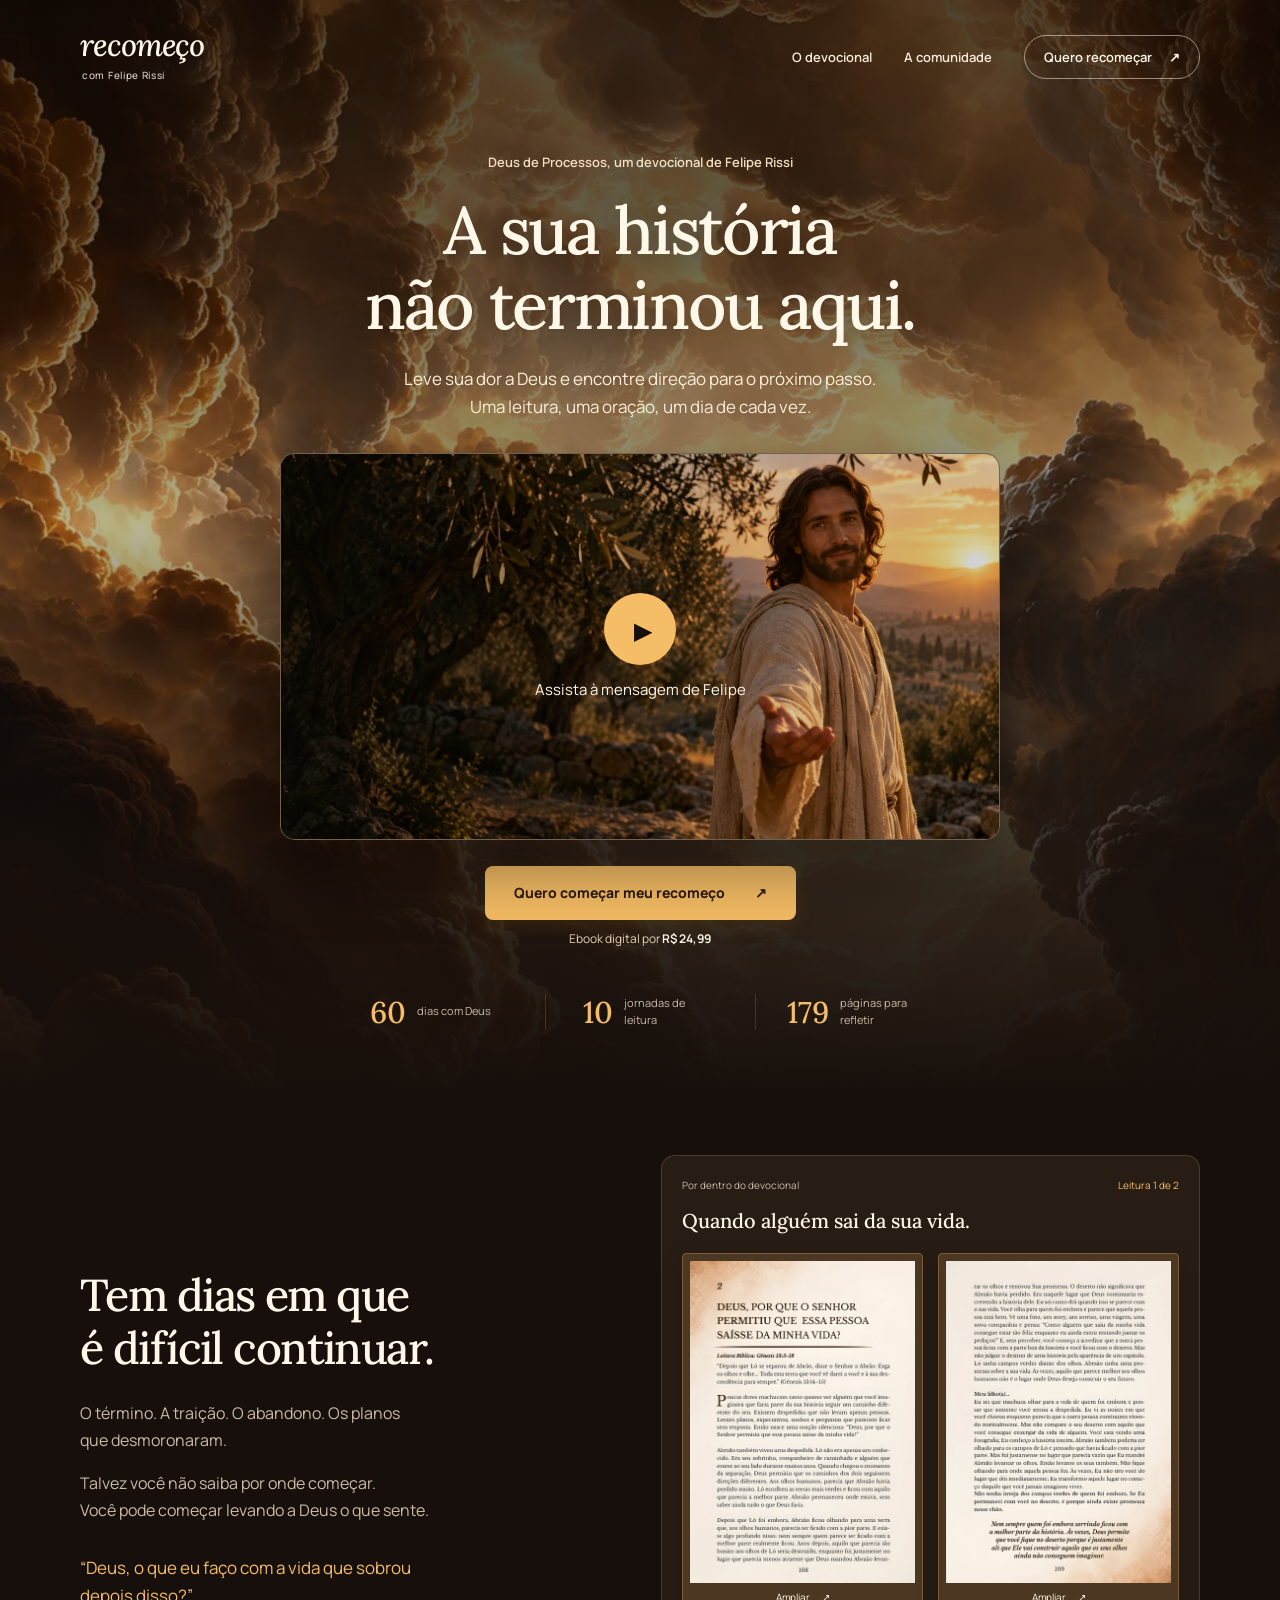
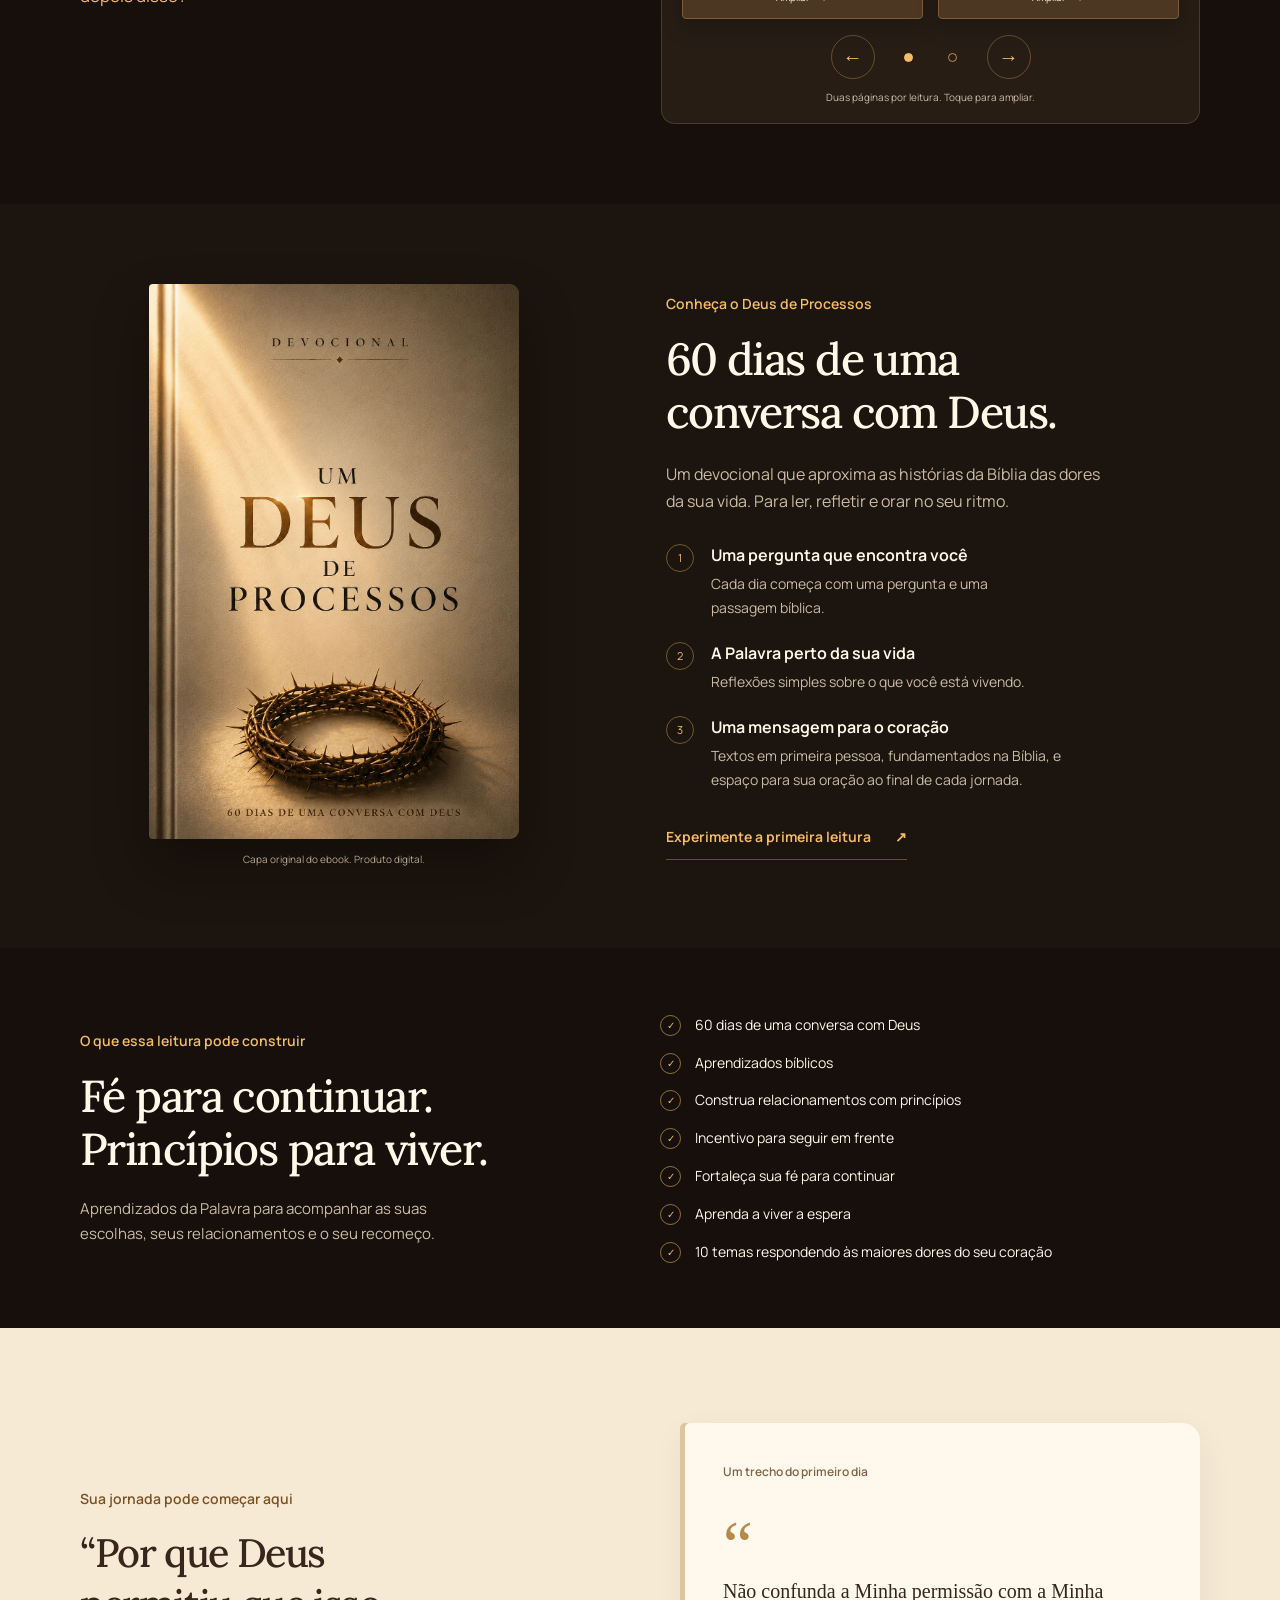
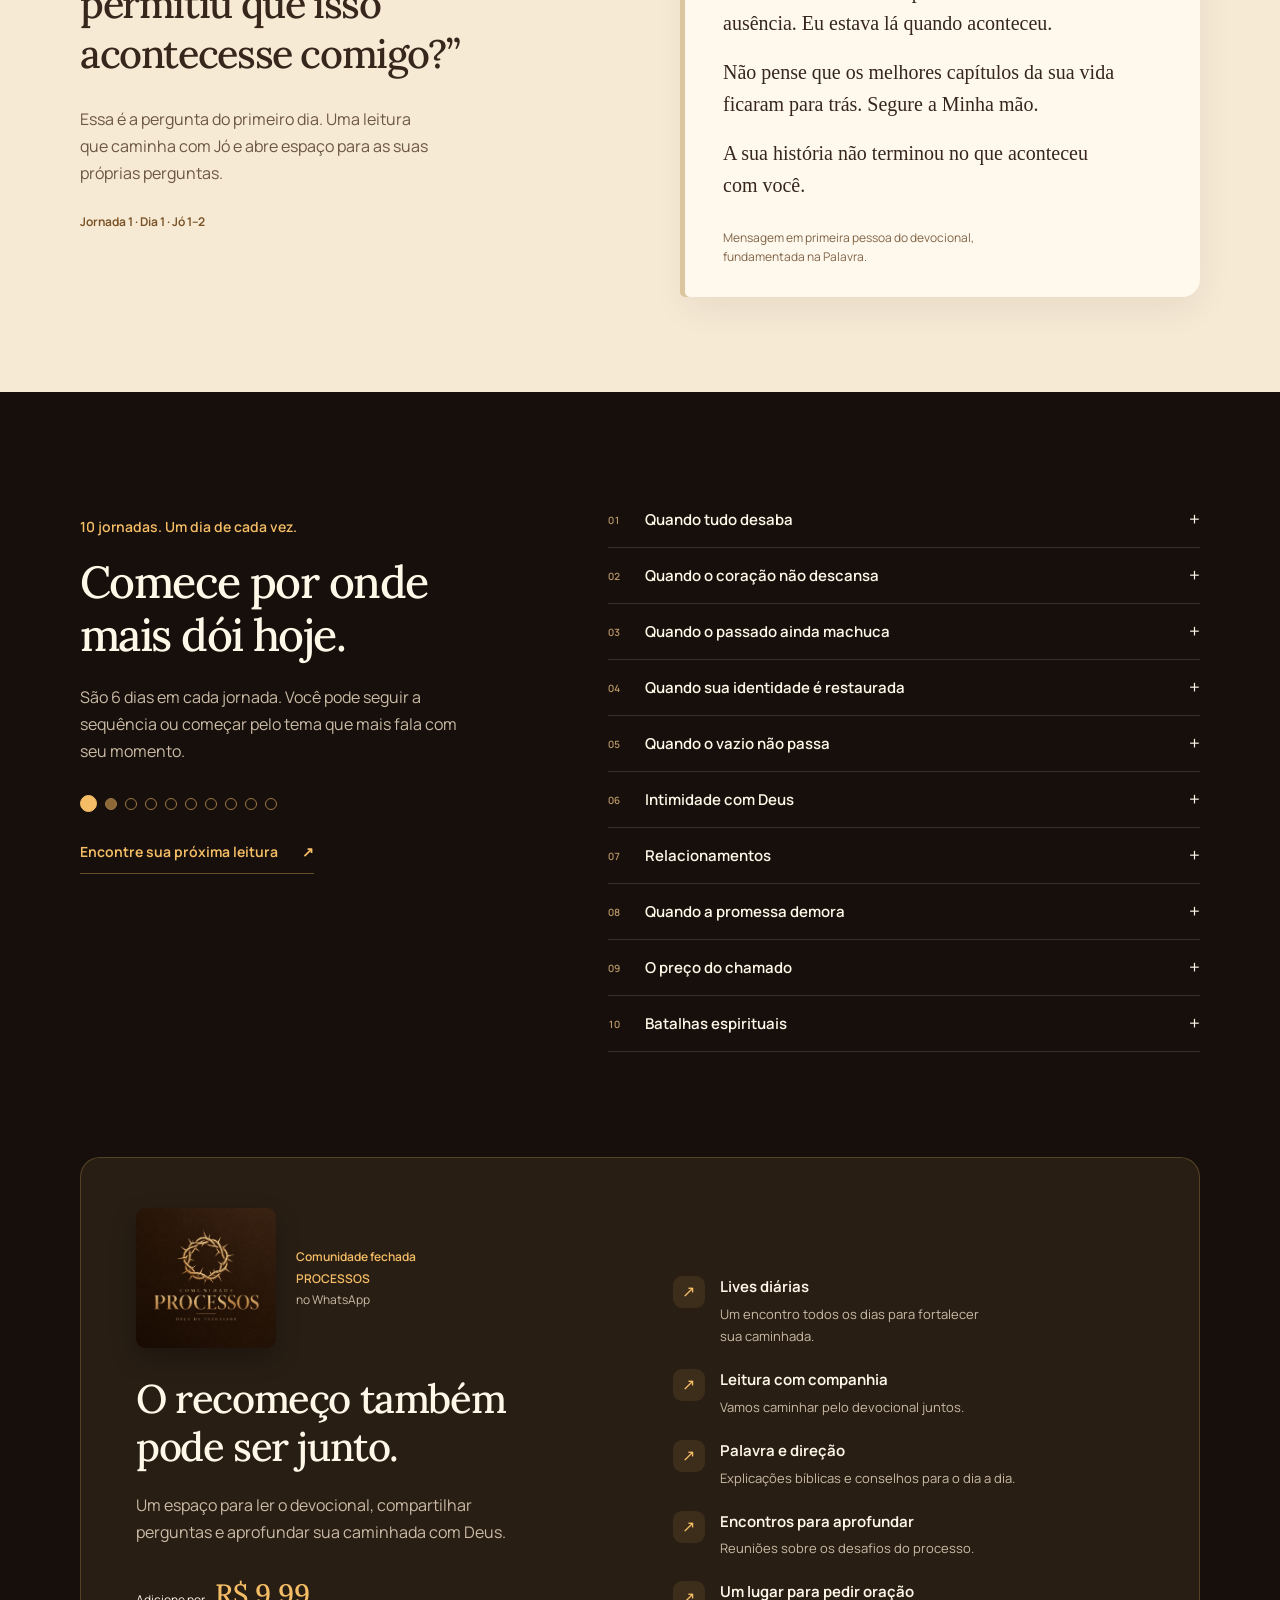
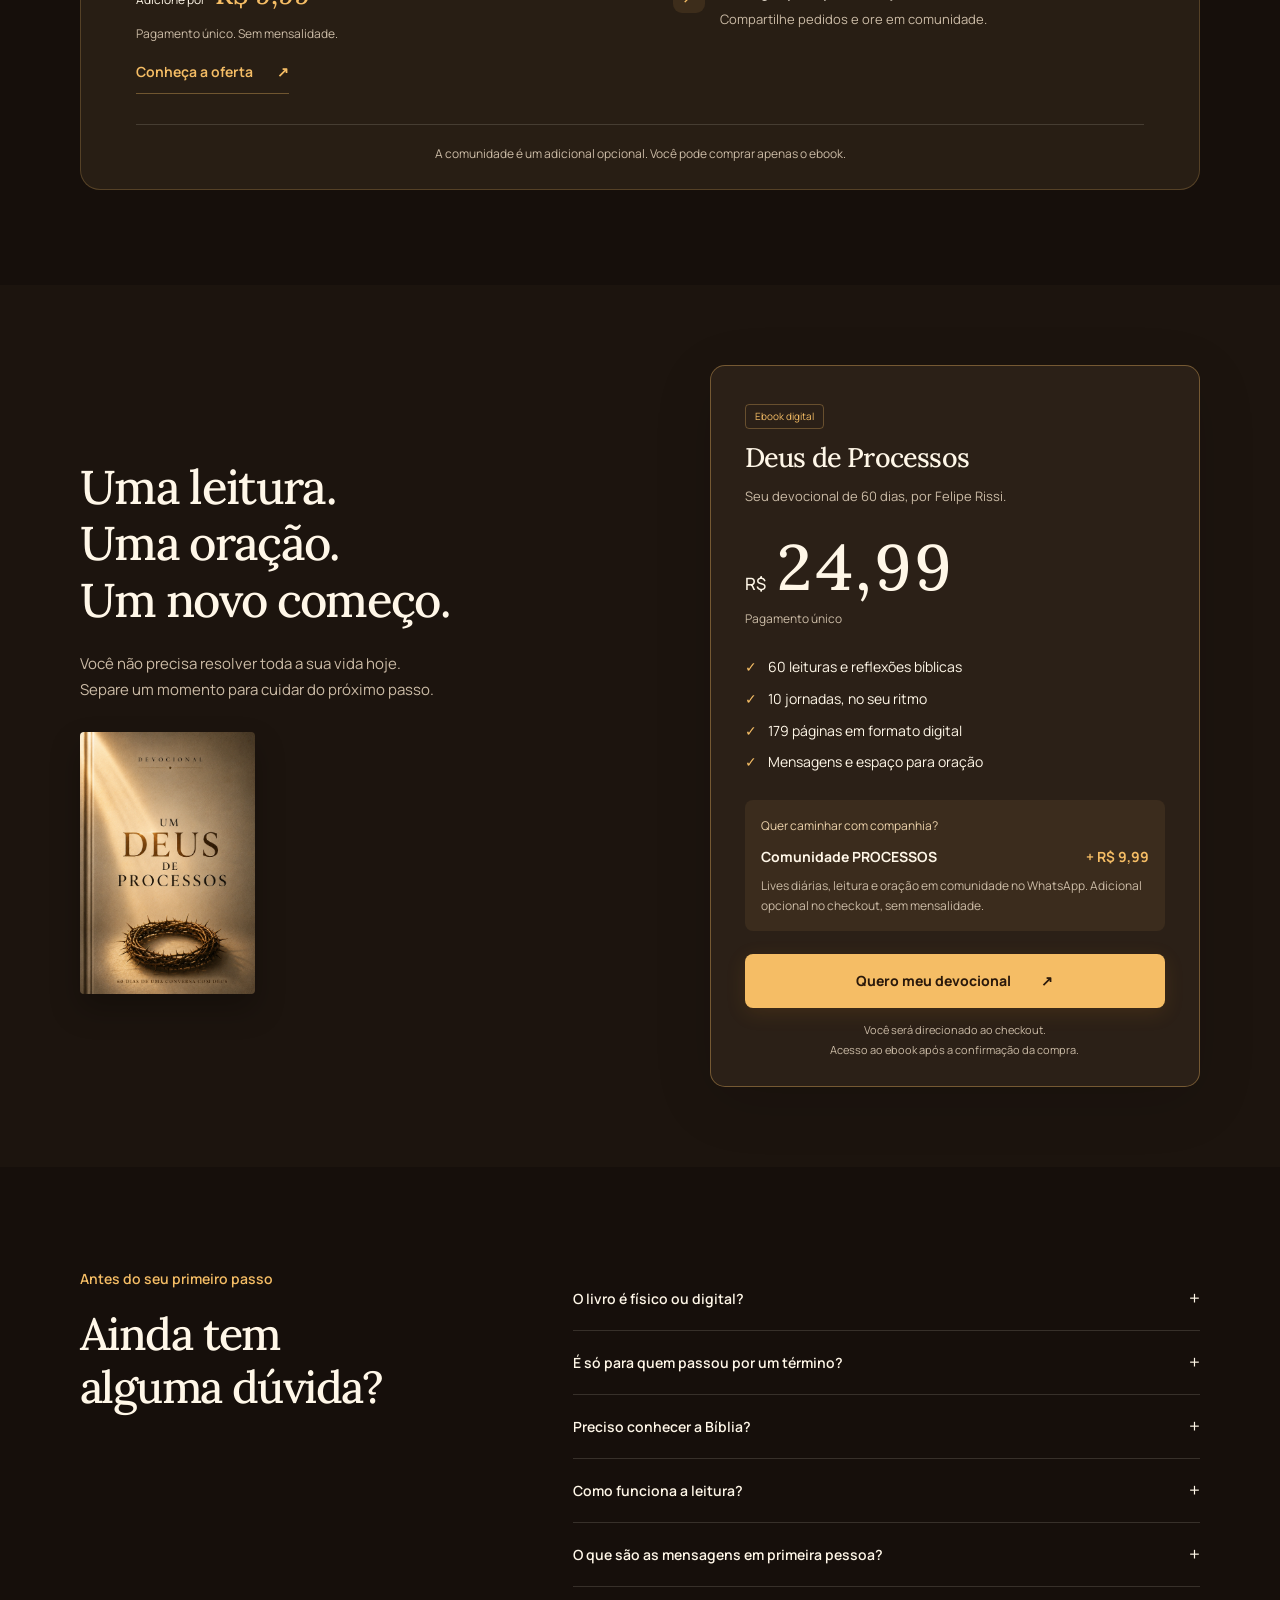
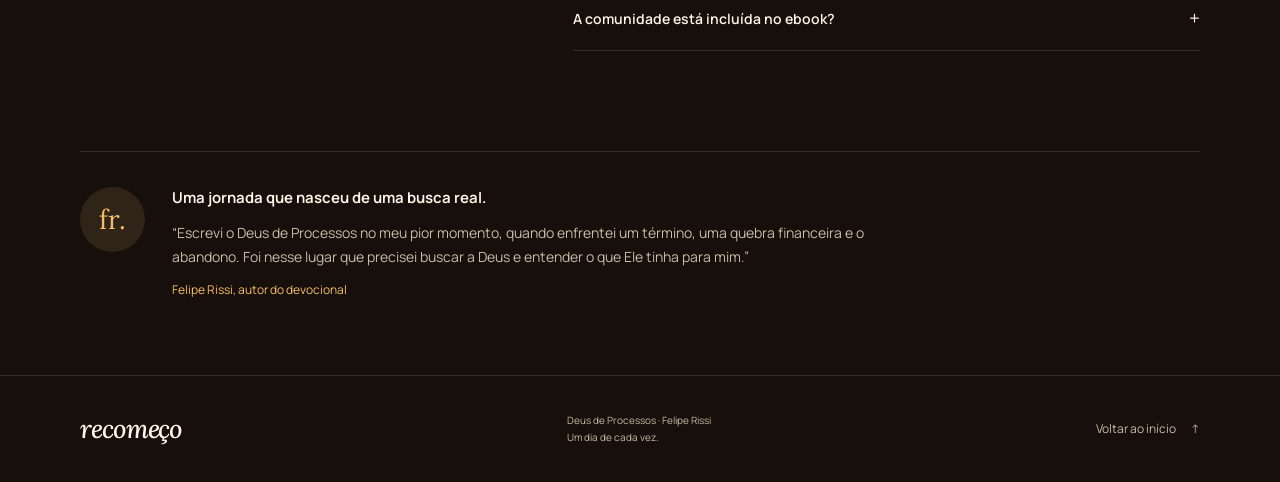
==== commit 25f419c0: "Atualiza tipografia, capa original, carrossel de páginas e comunidade" ====
--- a/livro-felipe/index.html
+++ b/livro-felipe/index.html
@@ -15,13 +15,14 @@
   <meta name="twitter:card" content="summary_large_image">
   <link rel="canonical" href="https://xn--recomeo-zxa.feliperissi.com.br/">
   <link rel="icon" href="assets/favicon.svg" type="image/svg+xml">
-  <link rel="preload" href="assets/fonts/dynapuff-latin.woff2" as="font" type="font/woff2" crossorigin>
+  <link rel="preload" href="assets/fonts/lora-latin.woff2" as="font" type="font/woff2" crossorigin>
   <link rel="preload" href="assets/fonts/manrope-latin.woff2" as="font" type="font/woff2" crossorigin>
   <link rel="preload" as="image" href="assets/recomeco-desktop.webp" media="(min-width: 701px)">
   <link rel="preload" as="image" href="assets/recomeco-mobile.webp" media="(max-width: 700px)">
   <link rel="stylesheet" href="styles.css">
   <script src="config.js" defer></script>
   <script src="app.js" defer></script>
+  <script src="gallery.js" defer></script>
 </head>
 <body>
   <a class="skip-link" href="#conteudo">Ir para o conteúdo</a>
@@ -72,12 +73,34 @@
           <p>Talvez você não saiba por onde começar.<br>Você pode começar levando a Deus o que sente.</p>
           <blockquote>“Deus, o que eu faço com a vida que sobrou depois disso?”</blockquote>
         </div>
-        <figure class="crown-image"><img src="assets/coroa-espinhos.webp" alt="Coroa de espinhos sobre pedra, com um tecido de linho e luz dourada" width="1536" height="1024" loading="lazy"><figcaption>O Deus de Processos foi escrito para esse lugar.</figcaption></figure>
+        <div class="page-carousel" aria-label="Exemplos de páginas do devocional" aria-roledescription="carrossel">
+          <div class="carousel-top"><span>Por dentro do devocional</span><span class="carousel-counter" aria-live="polite">Leitura 1 de 2</span></div>
+          <div class="reading-spread" data-reading-slide role="group" aria-label="Leitura sobre despedida, páginas 108 e 109">
+            <h3>Quando alguém sai da sua vida.</h3>
+            <div class="spread-pages">
+              <button class="page-preview" type="button" data-page-src="assets/pages/pagina-108.webp" data-page-title="Página 108 — sobre a despedida" aria-label="Ampliar a página 108, início da leitura sobre despedida"><img src="assets/pages/pagina-108-preview.webp" alt="Página 108: Deus, por que o Senhor permitiu que essa pessoa saísse da minha vida?" width="1824" height="2616" loading="lazy"><span>Ampliar <span aria-hidden="true">↗</span></span></button>
+              <button class="page-preview" type="button" data-page-src="assets/pages/pagina-109.webp" data-page-title="Página 109 — sobre a despedida" aria-label="Ampliar a página 109, continuação da leitura sobre despedida"><img src="assets/pages/pagina-109-preview.webp" alt="Página 109: continuação da leitura sobre despedida e mensagem em primeira pessoa" width="1848" height="2648" loading="lazy"><span>Ampliar <span aria-hidden="true">↗</span></span></button>
+            </div>
+          </div>
+          <div class="reading-spread" data-reading-slide role="group" aria-label="Leitura sobre perdão, páginas 110 e 111" hidden>
+            <h3>Quando perdoar parece impossível.</h3>
+            <div class="spread-pages">
+              <button class="page-preview" type="button" data-page-src="assets/pages/pagina-110.webp" data-page-title="Página 110 — sobre o perdão" aria-label="Ampliar a página 110, início da leitura sobre perdão"><img src="assets/pages/pagina-110-preview.webp" alt="Página 110: Deus, como posso perdoar quem nunca me pediu perdão?" width="1816" height="2604" loading="lazy"><span>Ampliar <span aria-hidden="true">↗</span></span></button>
+              <button class="page-preview" type="button" data-page-src="assets/pages/pagina-111.webp" data-page-title="Página 111 — sobre o perdão" aria-label="Ampliar a página 111, continuação da leitura sobre perdão"><img src="assets/pages/pagina-111-preview.webp" alt="Página 111: continuação da leitura sobre perdão e mensagem em primeira pessoa" width="1832" height="2616" loading="lazy"><span>Ampliar <span aria-hidden="true">↗</span></span></button>
+            </div>
+          </div>
+          <div class="carousel-controls">
+            <button class="carousel-arrow" type="button" data-carousel-prev aria-label="Leitura anterior"><span aria-hidden="true">←</span></button>
+            <div class="carousel-dots"><button type="button" data-carousel-dot="0" aria-label="Mostrar leitura sobre despedida" aria-current="true"></button><button type="button" data-carousel-dot="1" aria-label="Mostrar leitura sobre perdão"></button></div>
+            <button class="carousel-arrow" type="button" data-carousel-next aria-label="Próxima leitura"><span aria-hidden="true">→</span></button>
+          </div>
+          <p class="carousel-hint">Duas páginas por leitura. Toque para ampliar.</p>
+        </div>
       </div>
     </section>
     <section class="section devotional" id="devocional" aria-labelledby="devotional-title">
       <div class="container devotional-grid">
-        <figure class="ebook-visual"><img src="assets/ebook-processos.webp" alt="Representação ilustrativa do ebook Deus de Processos em um tablet, ao lado de um caderno" width="1122" height="1402" loading="lazy"><figcaption>Ebook digital. Representação visual ilustrativa.</figcaption></figure>
+        <figure class="ebook-visual original-cover"><img src="assets/capa-original.webp" alt="Capa original do devocional Um Deus de Processos, com coroa de espinhos e fundo dourado" width="1024" height="1535" loading="lazy"><figcaption>Capa original do ebook. Produto digital.</figcaption></figure>
         <div class="devotional-copy">
           <p class="section-kicker">Conheça o Deus de Processos</p>
           <h2 id="devotional-title">60 dias de uma<br>conversa com Deus.</h2>
@@ -89,6 +112,20 @@
           </ol>
           <a class="text-link" href="#primeiro-dia">Experimente a primeira leitura <span aria-hidden="true">↗</span></a>
         </div>
+      </div>
+    </section>
+    <section class="section book-benefits-section" aria-labelledby="book-benefits-title">
+      <div class="container book-benefits-grid">
+        <div><p class="section-kicker">O que essa leitura pode construir</p><h2 id="book-benefits-title">Fé para continuar.<br>Princípios para viver.</h2><p>Aprendizados da Palavra para acompanhar as suas escolhas, seus relacionamentos e o seu recomeço.</p></div>
+        <ul class="book-benefits-list">
+          <li><span aria-hidden="true">✓</span><span>60 dias de uma conversa com Deus</span></li>
+          <li><span aria-hidden="true">✓</span><span>Aprendizados bíblicos</span></li>
+          <li><span aria-hidden="true">✓</span><span>Construa relacionamentos com princípios</span></li>
+          <li><span aria-hidden="true">✓</span><span>Incentivo para seguir em frente</span></li>
+          <li><span aria-hidden="true">✓</span><span>Fortaleça sua fé para continuar</span></li>
+          <li><span aria-hidden="true">✓</span><span>Aprenda a viver a espera</span></li>
+          <li><span aria-hidden="true">✓</span><span>10 temas respondendo às maiores dores do seu coração</span></li>
+        </ul>
       </div>
     </section>
     <section class="section sample-section" id="primeiro-dia" aria-labelledby="sample-title">
@@ -131,12 +168,13 @@
     <section class="section community-section" id="comunidade" aria-labelledby="community-title">
       <div class="container community-panel">
         <div class="community-copy">
-          <p class="section-kicker">Comunidade fechada PROCESSO</p><h2 id="community-title">O recomeço também<br>pode ser junto.</h2>
+          <div class="community-identity"><img src="assets/logo-comunidade.webp" alt="Logo oficial da Comunidade Processos, com coroa de espinhos dourada" width="1254" height="1254" loading="lazy"><p class="section-kicker">Comunidade fechada PROCESSOS<span>no WhatsApp</span></p></div><h2 id="community-title">O recomeço também<br>pode ser junto.</h2>
           <p>Um espaço para ler o devocional, compartilhar perguntas e aprofundar sua caminhada com Deus.</p>
           <div class="community-price"><span>Adicione por</span><strong>R$&nbsp;9,99</strong><span>Pagamento único. Sem mensalidade.</span></div>
           <a class="text-link" href="#oferta">Conheça a oferta <span aria-hidden="true">↗</span></a>
         </div>
         <ul class="community-benefits">
+          <li><span class="benefit-icon" aria-hidden="true">↗</span><div><h3>Lives diárias</h3><p>Um encontro todos os dias para fortalecer sua caminhada.</p></div></li>
           <li><span class="benefit-icon" aria-hidden="true">↗</span><div><h3>Leitura com companhia</h3><p>Vamos caminhar pelo devocional juntos.</p></div></li>
           <li><span class="benefit-icon" aria-hidden="true">↗</span><div><h3>Palavra e direção</h3><p>Explicações bíblicas e conselhos para o dia a dia.</p></div></li>
           <li><span class="benefit-icon" aria-hidden="true">↗</span><div><h3>Encontros para aprofundar</h3><p>Reuniões sobre os desafios do processo.</p></div></li>
@@ -149,13 +187,13 @@
       <div class="container offer-grid">
         <div class="offer-intro">
           <h2 id="offer-title">Uma leitura.<br>Uma oração.<br>Um novo começo.</h2><p>Você não precisa resolver toda a sua vida hoje.<br>Separe um momento para cuidar do próximo passo.</p>
-          <figure class="offer-image"><img src="assets/ebook-processos.webp" alt="Ilustração do devocional Deus de Processos em formato digital" width="1122" height="1402" loading="lazy"></figure>
+          <figure class="offer-image original-cover"><img src="assets/capa-original.webp" alt="Capa original do ebook Um Deus de Processos" width="1024" height="1535" loading="lazy"></figure>
         </div>
         <div class="offer-card">
           <p class="offer-format">Ebook digital</p><h3>Deus de Processos</h3><p class="offer-subtitle">Seu devocional de 60 dias, por Felipe Rissi.</p>
           <p class="offer-price"><span>R$</span>24,99</p><p class="payment-note">Pagamento único</p>
           <ul class="offer-includes"><li><span aria-hidden="true">✓</span>60 leituras e reflexões bíblicas</li><li><span aria-hidden="true">✓</span>10 jornadas, no seu ritmo</li><li><span aria-hidden="true">✓</span>179 páginas em formato digital</li><li><span aria-hidden="true">✓</span>Mensagens e espaço para oração</li></ul>
-          <div class="optional-community"><span class="optional-label">Quer caminhar com companhia?</span><div><strong>Comunidade PROCESSO</strong><span>+ R$&nbsp;9,99</span></div><p>Adicional opcional no checkout. Pagamento único, sem mensalidade.</p></div>
+          <div class="optional-community"><span class="optional-label">Quer caminhar com companhia?</span><div><strong>Comunidade PROCESSOS</strong><span>+ R$&nbsp;9,99</span></div><p>Lives diárias, leitura e oração em comunidade no WhatsApp. Adicional opcional no checkout, sem mensalidade.</p></div>
           <a class="button button-gold checkout-link" href="https://app.ephra.io/checkout/v2/izv1zkf">Quero meu devocional <span aria-hidden="true">↗</span></a>
           <p class="checkout-note">Você será direcionado ao checkout.<br>Acesso ao ebook após a confirmação da compra.</p>
         </div>
@@ -165,12 +203,12 @@
       <div class="container faq-grid">
         <div><p class="section-kicker">Antes do seu primeiro passo</p><h2 id="faq-title">Ainda tem<br>alguma dúvida?</h2></div>
         <div class="faq-list">
-          <details><summary>O livro é físico ou digital?<span class="expand-symbol" aria-hidden="true">+</span></summary><p>Esta oferta é do ebook digital Deus de Processos, com 179 páginas, por R$&nbsp;24,99. As imagens são representações ilustrativas.</p></details>
+          <details><summary>O livro é físico ou digital?<span class="expand-symbol" aria-hidden="true">+</span></summary><p>Esta oferta é do ebook digital Deus de Processos, com 179 páginas, por R$&nbsp;24,99. A capa e as páginas exibidas são do livro original.</p></details>
           <details><summary>É só para quem passou por um término?<span class="expand-symbol" aria-hidden="true">+</span></summary><p>Não. As leituras também abordam abandono, espera, comparação, medo, identidade, propósito e intimidade com Deus.</p></details>
           <details><summary>Preciso conhecer a Bíblia?<span class="expand-symbol" aria-hidden="true">+</span></summary><p>Não. As reflexões usam linguagem simples para explicar as histórias e aproximá-las da sua vida.</p></details>
           <details><summary>Como funciona a leitura?<span class="expand-symbol" aria-hidden="true">+</span></summary><p>A proposta é uma leitura por dia durante 60 dias. São 10 jornadas de 6 dias. Você pode começar pelo tema que mais fala com seu momento e seguir no seu ritmo.</p></details>
           <details><summary>O que são as mensagens em primeira pessoa?<span class="expand-symbol" aria-hidden="true">+</span></summary><p>São textos fundamentados na Bíblia, escritos como uma conversa com Deus. É um recurso do devocional para convidar você a refletir e orar.</p></details>
-          <details><summary>A comunidade está incluída no ebook?<span class="expand-symbol" aria-hidden="true">+</span></summary><p>A comunidade PROCESSO é um adicional opcional por R$&nbsp;9,99, com pagamento único e sem mensalidade. A compra do ebook é independente da comunidade.</p></details>
+          <details><summary>A comunidade está incluída no ebook?<span class="expand-symbol" aria-hidden="true">+</span></summary><p>A comunidade PROCESSOS é um adicional opcional por R$&nbsp;9,99, no WhatsApp, com lives diárias, leitura, encontros e oração em comunidade. O pagamento é único, sem mensalidade, e a compra do ebook é independente da comunidade.</p></details>
         </div>
       </div>
     </section>
@@ -178,6 +216,11 @@
       <div class="container author-inner"><div class="author-monogram" aria-hidden="true">fr.</div><div><h2 id="author-title">Uma jornada que nasceu de uma busca real.</h2><p>“Escrevi o Deus de Processos no meu pior momento, quando enfrentei um término, uma quebra financeira e o abandono. Foi nesse lugar que precisei buscar a Deus e entender o que Ele tinha para mim.”</p><span>Felipe Rissi, autor do devocional</span></div></div>
     </section>
   </main>
+  <dialog class="page-viewer" id="page-viewer" aria-labelledby="page-viewer-title">
+    <div class="viewer-toolbar"><h2 id="page-viewer-title">Página do devocional</h2><button class="viewer-close" type="button" aria-label="Fechar página ampliada"><span aria-hidden="true">×</span></button></div>
+    <div class="viewer-body" tabindex="0" aria-label="Página do livro, área de leitura"><img class="viewer-image" alt="" width="1824" height="2616"></div>
+    <div class="viewer-controls"><button type="button" data-viewer-prev aria-label="Página anterior"><span aria-hidden="true">←</span></button><span class="viewer-counter" aria-live="polite"></span><button type="button" data-viewer-zoom aria-pressed="false">Aproximar</button><button type="button" data-viewer-next aria-label="Próxima página"><span aria-hidden="true">→</span></button></div>
+  </dialog>
   <footer class="site-footer"><div class="container footer-inner"><a class="wordmark" href="#inicio" aria-label="Recomeço, voltar ao início">recomeço</a><p>Deus de Processos · Felipe Rissi<br>Um dia de cada vez.</p><a class="footer-back" href="#inicio">Voltar ao início <span aria-hidden="true">↑</span></a></div></footer>
 </body>
 </html>
--- a/livro-felipe/styles.css
+++ b/livro-felipe/styles.css
@@ -1,6 +1,7 @@
-@font-face{font-family:DynaPuff;src:url('assets/fonts/dynapuff-latin.woff2') format('woff2');font-weight:400 700;font-style:normal;font-display:swap}
+@font-face{font-family:Lora;src:url('assets/fonts/lora-latin.woff2') format('woff2');font-weight:400 700;font-style:normal;font-display:swap}
+@font-face{font-family:Lora;src:url('assets/fonts/lora-italic-latin.woff2') format('woff2');font-weight:400 700;font-style:italic;font-display:swap}
 @font-face{font-family:Manrope;src:url('assets/fonts/manrope-latin.woff2') format('woff2');font-weight:400 800;font-style:normal;font-display:swap}
-:root{color-scheme:dark;--ink:#160f0b;--surface:#241a13;--white:#fff7e8;--muted:#cbbba6;--gold:#f5bd65;--paper:#f6ead5;--line:rgba(255,247,232,.14);--display:DynaPuff,Georgia,serif;--body:Manrope,Helvetica,sans-serif}
+:root{color-scheme:dark;--ink:#160f0b;--surface:#241a13;--white:#fff7e8;--muted:#cbbba6;--gold:#f5bd65;--paper:#f6ead5;--line:rgba(255,247,232,.14);--display:Lora,Georgia,serif;--body:Manrope,Helvetica,sans-serif}
 *{box-sizing:border-box}
 html{scroll-behavior:smooth;scroll-padding-top:30px}
 body{margin:0;background:var(--ink);color:var(--white);font-family:var(--body);font-size:16px;line-height:1.7;-webkit-font-smoothing:antialiased;-webkit-tap-highlight-color:rgba(245,189,101,.2)}
@@ -22,10 +23,11 @@
 .section-kicker{font-size:14px;font-weight:600;color:var(--gold);margin-bottom:17px}
 .skip-link{position:fixed;top:-100px;left:12px;z-index:20;padding:12px 20px;background:var(--gold);color:var(--ink)}
 .skip-link:focus{top:12px}
+.skip-link:not(:focus){clip-path:inset(50%)}
 .site-header{position:absolute;inset:0 0 auto;z-index:3;padding-top:max(27px,env(safe-area-inset-top))}
 .header-inner{display:flex;align-items:center;justify-content:space-between;gap:20px}
-.wordmark{font-family:var(--display);font-size:31px;font-weight:400;line-height:1.15;letter-spacing:-1.6px;display:inline-flex;flex-direction:column}
-.wordmark span{font-family:var(--body);font-size:10px;letter-spacing:.07em;font-weight:500;line-height:2.5;opacity:.85;padding-left:2px}
+.wordmark{font-family:var(--display);font-size:31px;font-weight:500;font-style:italic;line-height:1.15;letter-spacing:-1.1px;display:inline-flex;flex-direction:column}
+.wordmark span{font-family:var(--body);font-style:normal;font-size:10px;letter-spacing:.07em;font-weight:500;line-height:2.5;opacity:.85;padding-left:2px}
 nav{display:flex;align-items:center;gap:32px;font-size:12px;font-weight:600}
 .nav-link{padding-block:12px;color:#f7eada}
 .nav-link:hover{color:var(--gold)}
@@ -251,6 +253,7 @@
 }
 @media(max-width:360px){.container{width:calc(100% - 32px)}.hero h1{font-size:31px}.header-cta{font-size:9px;padding-inline:11px}.wordmark{font-size:24px}.offer-card{padding-inline:20px}.community-panel{padding-inline:20px}.optional-community>div{font-size:10px}.hero-facts dd{font-size:8px}}
 @media(max-width:700px){
+  .vsl-frame.is-playing.is-portrait{aspect-ratio:9/16;max-width:390px}
   .header-cta{font-size:11px}.hero-intro{font-size:11px}.hero-description{font-size:14px}
   .hero-action .button{font-size:13px}.hero-action p{font-size:11px}
   .hero-facts dd{font-size:10px}
@@ -266,4 +269,76 @@
   .site-footer p,.footer-back{font-size:11px}
 }
 @media(max-width:360px){.header-cta{font-size:10px}.hero-action .button{font-size:12px}.optional-community>div{font-size:11px}}
+.hero h1,h2{font-weight:500;letter-spacing:-.035em}
+.vsl-cover-copy strong{font-weight:500;font-size:29px;line-height:1.25}
+.hero-facts dt,.community-price strong{font-weight:500}
+.offer-card h3{font-weight:500;font-size:27px}
+.offer-price{font-weight:500;letter-spacing:-2px}
+.original-cover img{height:auto;aspect-ratio:auto;object-fit:contain;object-position:center}
+.ebook-visual.original-cover{width:min(100%,370px);margin-inline:auto}
+.ebook-visual.original-cover img{border-radius:4px 9px 9px 4px;box-shadow:0 28px 55px rgba(0,0,0,.3)}
+.offer-image.original-cover{width:175px;height:auto;overflow:visible}
+.offer-image.original-cover img{width:100%;border-radius:4px;box-shadow:0 15px 30px rgba(0,0,0,.25)}
+.page-carousel{min-width:0;padding:21px 20px 17px;background:#271d15;border:1px solid rgba(245,189,101,.18);border-radius:14px}
+.carousel-top{display:flex;align-items:center;justify-content:space-between;gap:12px;font-size:10px;color:var(--muted);margin-bottom:13px}
+.carousel-counter{white-space:nowrap;color:var(--gold)}
+.reading-spread h3{font-family:var(--display);font-weight:500;font-size:20px;line-height:1.4;margin-bottom:18px}
+.spread-pages{display:grid;grid-template-columns:1fr 1fr;gap:15px}
+.page-preview{min-width:0;display:block;position:relative;padding:7px;border:1px solid #7c5c36;border-radius:4px;background:#4b3722;color:var(--white);box-shadow:0 8px 20px rgba(0,0,0,.25);cursor:zoom-in;text-align:center;overflow:hidden}
+.page-preview:hover{background:#78512b;border-color:var(--gold)}
+.page-preview img{width:100%;height:auto;aspect-ratio:456/654;object-fit:contain;background:#f6ead5}
+.page-preview>span{display:flex;gap:12px;align-items:center;justify-content:center;min-height:28px;font-family:var(--body);font-size:10px}
+.carousel-controls{display:flex;align-items:center;justify-content:center;gap:12px;margin-top:16px}
+.carousel-arrow,.carousel-dots button{border:0;background:transparent;color:var(--gold);cursor:pointer;min-width:44px;min-height:44px;display:grid;place-items:center;padding:0}
+.carousel-arrow{border:1px solid rgba(245,189,101,.3);border-radius:50%;font-size:20px}
+.carousel-arrow:hover,.viewer-controls button:hover,.viewer-close:hover{background:#5a4026;border-color:var(--gold)}
+.carousel-dots{display:flex;align-items:center;gap:0}
+.carousel-dots button::after{content:"";width:7px;height:7px;border-radius:50%;border:1px solid #bc9059;background:transparent}
+.carousel-dots button[aria-current]::after{background:var(--gold);border-color:var(--gold)}
+.carousel-dots button:hover::after{background:#a67532}
+.carousel-hint{font-size:10px;color:var(--muted);text-align:center;max-width:none;margin-top:10px}
+.book-benefits-section{padding-block:65px}
+.book-benefits-grid{display:grid;grid-template-columns:1fr 1.1fr;gap:90px;align-items:center}
+.book-benefits-grid h2{margin-bottom:20px}
+.book-benefits-grid>div>p:not(.section-kicker){font-size:15px;color:var(--muted);max-width:42ch}
+.book-benefits-list{margin:0;padding:0;list-style:none;display:grid;gap:14px}
+.book-benefits-list li{display:flex;align-items:start;gap:14px;font-size:14px}
+.book-benefits-list li>span:first-child{width:21px;height:21px;flex-shrink:0;border:1px solid rgba(245,189,101,.55);color:var(--gold);border-radius:50%;display:grid;place-items:center;font-size:10px;margin-top:2px}
+.community-identity{display:flex;gap:20px;align-items:center;margin-bottom:27px}
+.community-identity img{width:140px;height:140px;border-radius:9px;flex-shrink:0;box-shadow:0 10px 25px rgba(0,0,0,.25)}
+.community-identity .section-kicker{font-size:12px;margin:0;line-height:1.8;max-width:16ch}
+.community-identity .section-kicker span{display:block;color:var(--muted);font-size:12px;font-weight:400}
+.has-page-viewer{overflow:hidden}
+.page-viewer{padding:0;width:min(960px,calc(100% - 48px));max-width:none;height:min(94dvh,1060px);max-height:94dvh;margin:auto;border:1px solid #8c6337;border-radius:12px;background:#21180f;color:var(--white);box-shadow:0 20px 100px rgba(0,0,0,.6);overflow:hidden}
+.page-viewer[open]{display:flex;flex-direction:column}
+.page-viewer::backdrop{background:rgba(9,6,3,.88)}
+.viewer-toolbar{display:flex;align-items:center;justify-content:space-between;gap:15px;padding:10px 18px;border-bottom:1px solid var(--line);flex-shrink:0}
+.viewer-toolbar h2{font-family:var(--body);font-size:13px;line-height:1.5;letter-spacing:0;font-weight:600}
+.viewer-close,.viewer-controls button{font-family:var(--body);cursor:pointer;min-width:44px;min-height:44px;border:1px solid #6e5030;background:#36271a;color:var(--white);border-radius:7px;padding:8px 12px;touch-action:manipulation}
+.viewer-close{font-size:26px;line-height:1;padding:0}
+.viewer-body{min-height:0;flex:1;overflow:auto;overscroll-behavior:contain;padding:20px;scroll-behavior:auto}
+.viewer-image{width:min(100%,700px);max-width:none;height:auto;margin-inline:auto;box-shadow:0 12px 28px rgba(0,0,0,.4)}
+.viewer-body.is-zoomed .viewer-image{width:1120px;max-width:none;margin-inline:0}
+.viewer-controls{padding:11px 18px;display:flex;gap:14px;justify-content:center;align-items:center;border-top:1px solid var(--line);flex-shrink:0;font-size:12px}
+.viewer-controls button{font-size:12px}.viewer-controls button[aria-pressed=true]{border-color:var(--gold);color:var(--gold)}
+.viewer-counter{color:var(--muted);min-width:38px;text-align:center}
+@media(max-width:1000px){.book-benefits-grid{gap:38px}.page-carousel{padding:17px 14px 15px}.spread-pages{gap:10px}.page-preview{padding:5px}.reading-spread h3{font-size:18px}.carousel-top{font-size:9px}.community-identity img{width:120px;height:120px}}
+@media(max-width:700px){
+  .hero h1{font-size:clamp(35px,9.4vw,52px);font-weight:500;letter-spacing:-.04em}
+  h2{font-size:clamp(32px,8vw,42px);line-height:1.22}
+  .vsl-cover-copy strong{font-size:clamp(19px,5vw,25px)}
+  .wordmark{font-size:29px}
+  .ebook-visual.original-cover{width:min(80%,320px)}
+  .page-carousel{padding:20px 15px 17px}
+  .carousel-top{font-size:10px}.reading-spread h3{font-size:20px;line-height:1.35}
+  .spread-pages{gap:12px}.page-preview{padding:5px}.page-preview>span{font-size:9px;min-height:30px}
+  .carousel-hint{font-size:10px}.carousel-controls{margin-top:13px}
+  .book-benefits-grid{grid-template-columns:1fr;gap:30px}.book-benefits-list{gap:16px}.book-benefits-list li{font-size:14px}
+  .community-identity{gap:18px;margin-bottom:25px}.community-identity img{width:125px;height:125px}.community-identity .section-kicker{font-size:12px}
+  .page-viewer{width:calc(100% - 18px);height:94dvh;max-height:94dvh;border-radius:8px}
+  .viewer-toolbar{padding:8px 11px}.viewer-toolbar h2{font-size:11px}
+  .viewer-body{padding:12px}.viewer-body.is-zoomed .viewer-image{width:850px}
+  .viewer-controls{padding:9px 10px;gap:10px}.viewer-controls button{font-size:11px}
+}
+@media(max-width:360px){.hero h1{font-size:32px}.community-identity img{width:105px;height:105px}.community-identity{gap:14px}.carousel-top{font-size:9px}.reading-spread h3{font-size:18px}.page-carousel{padding-inline:12px}.spread-pages{gap:9px}.viewer-controls{gap:7px}.viewer-controls button{padding-inline:9px}}
 @media(prefers-reduced-motion:reduce){html{scroll-behavior:auto}*,*::before,*::after{transition:none!important;animation:none!important}}
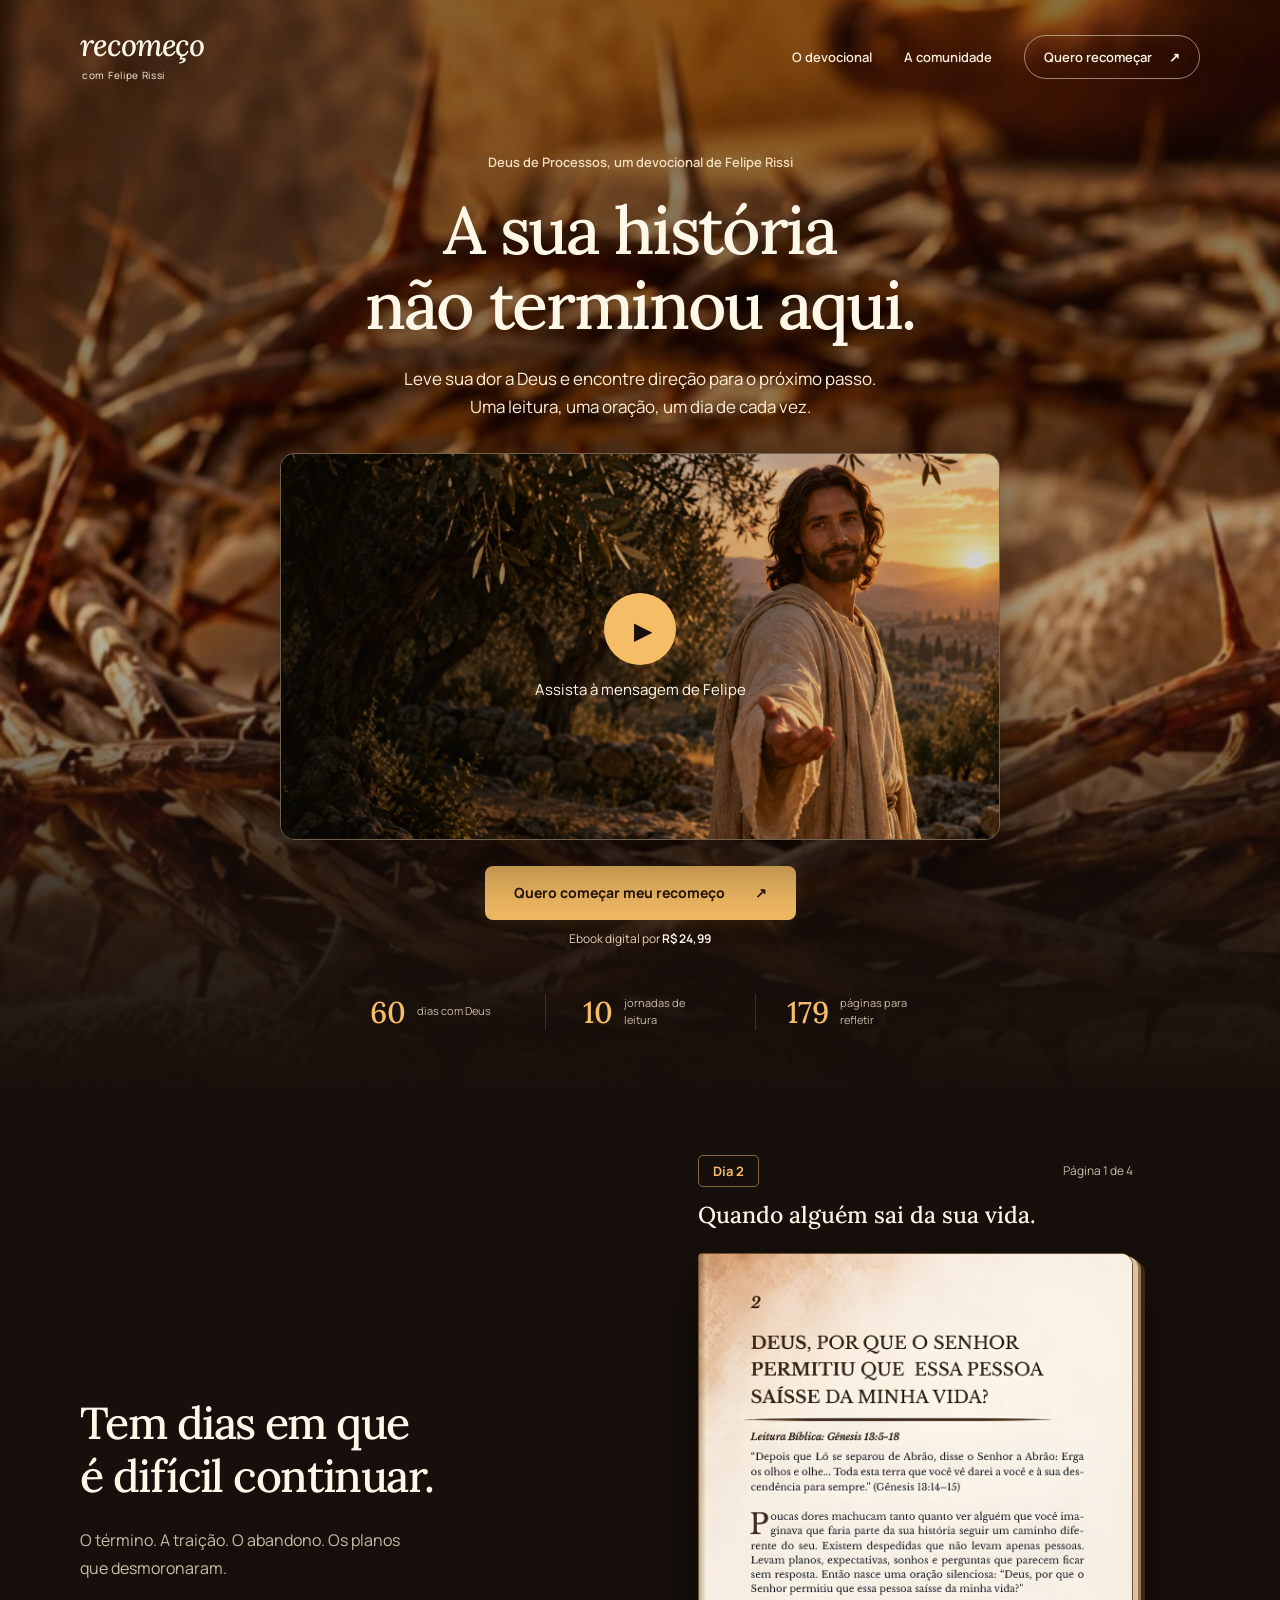
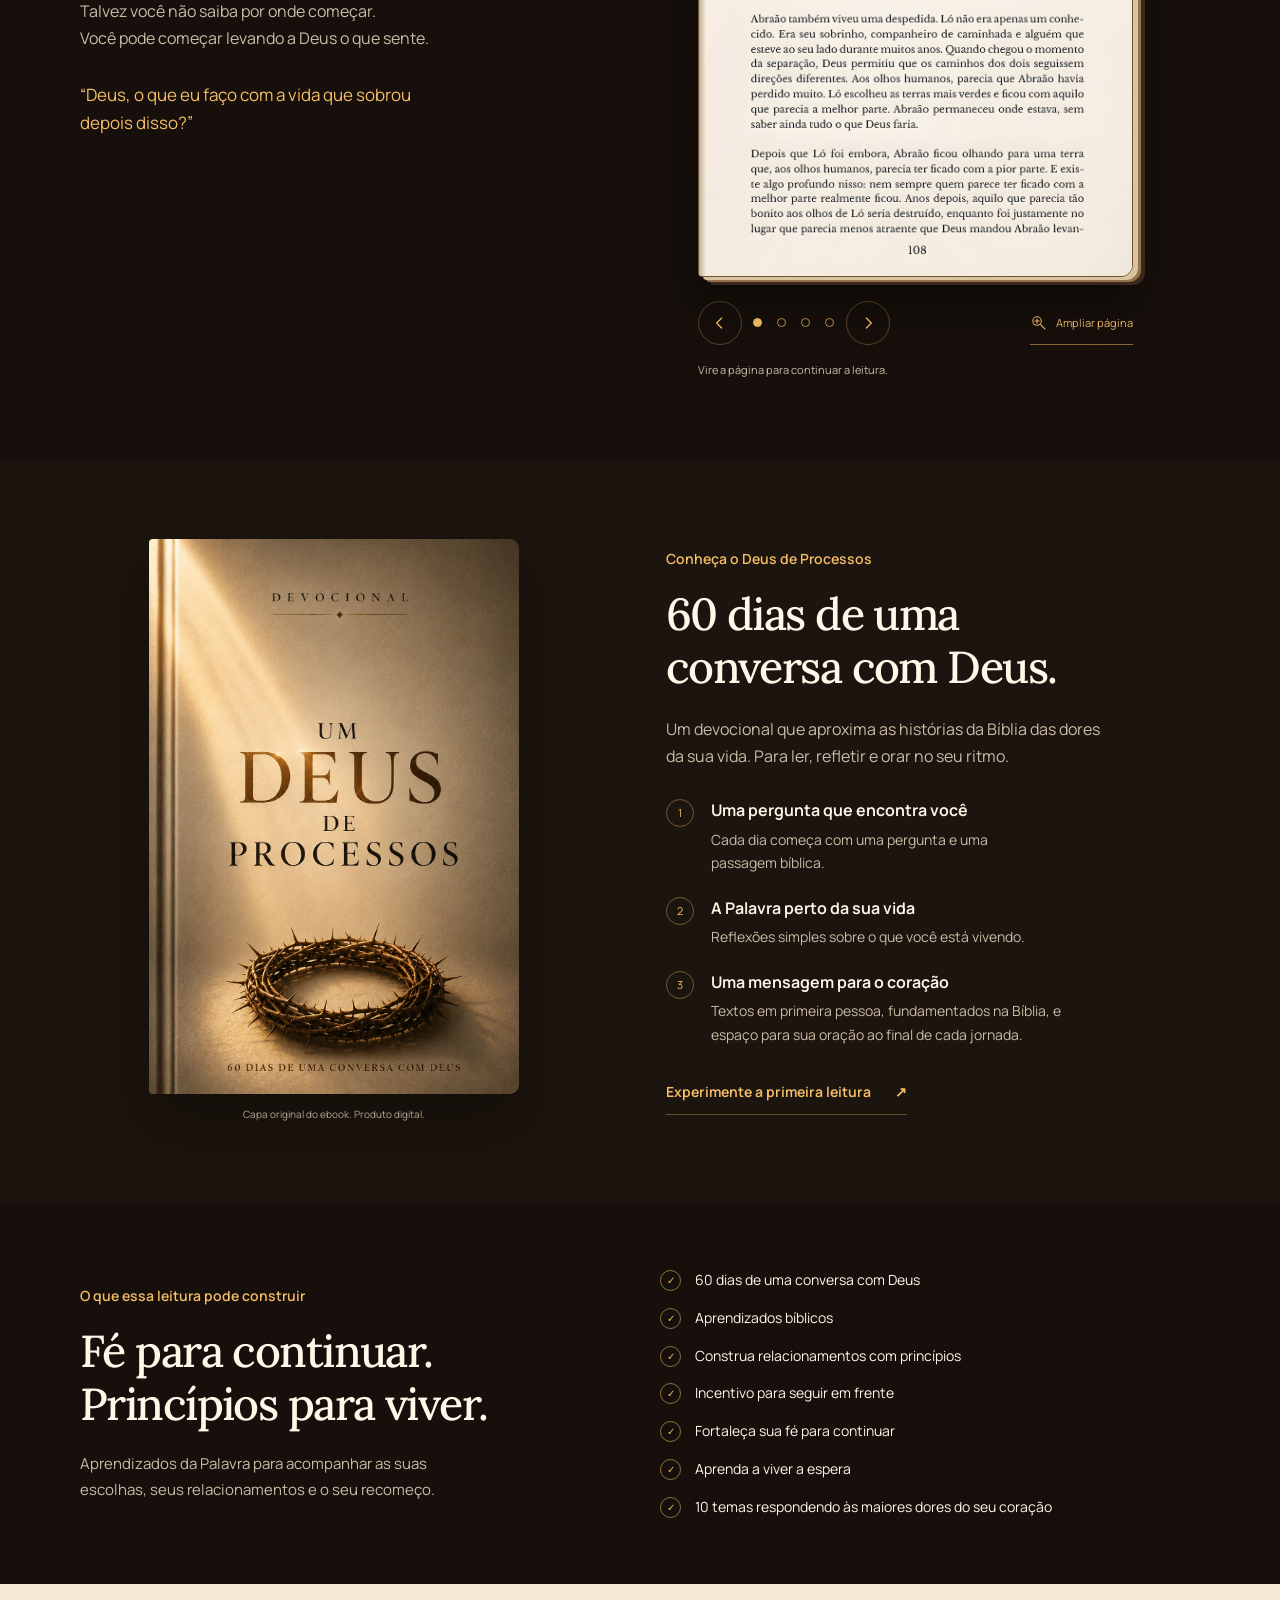
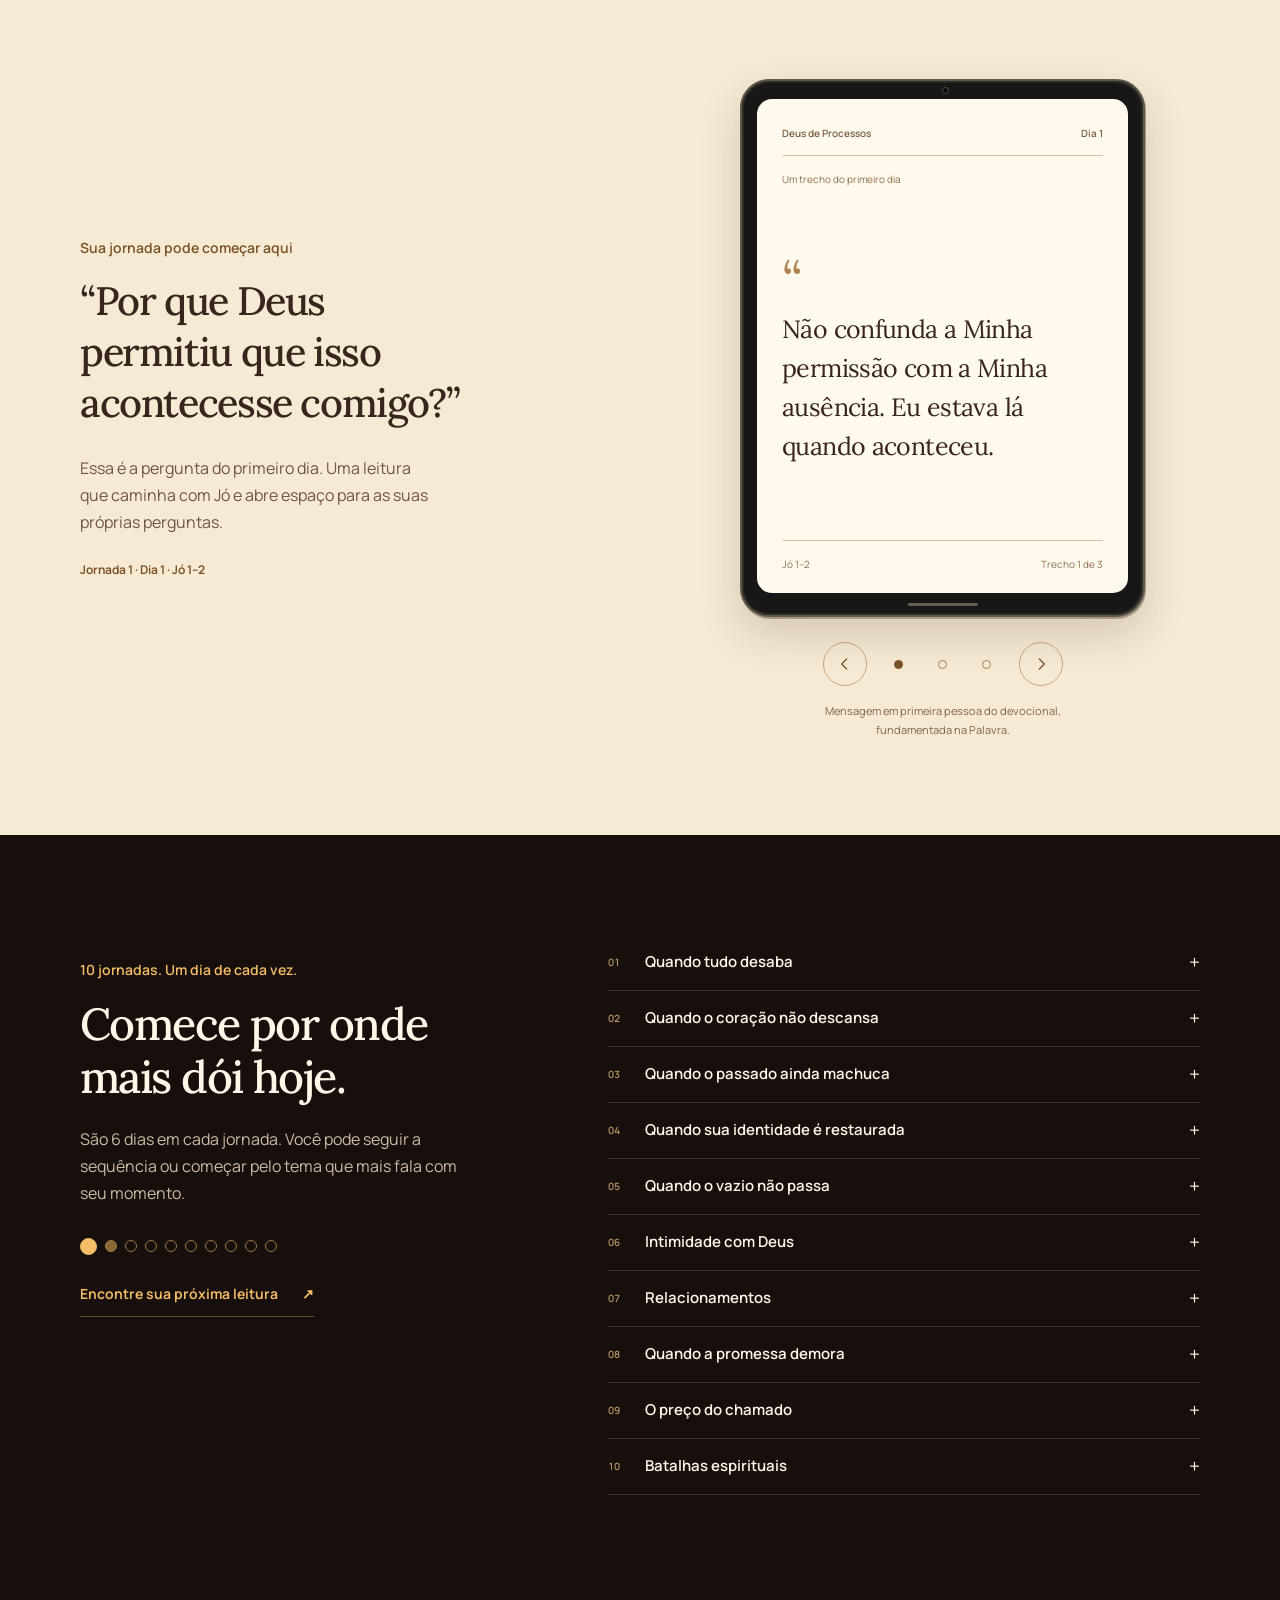
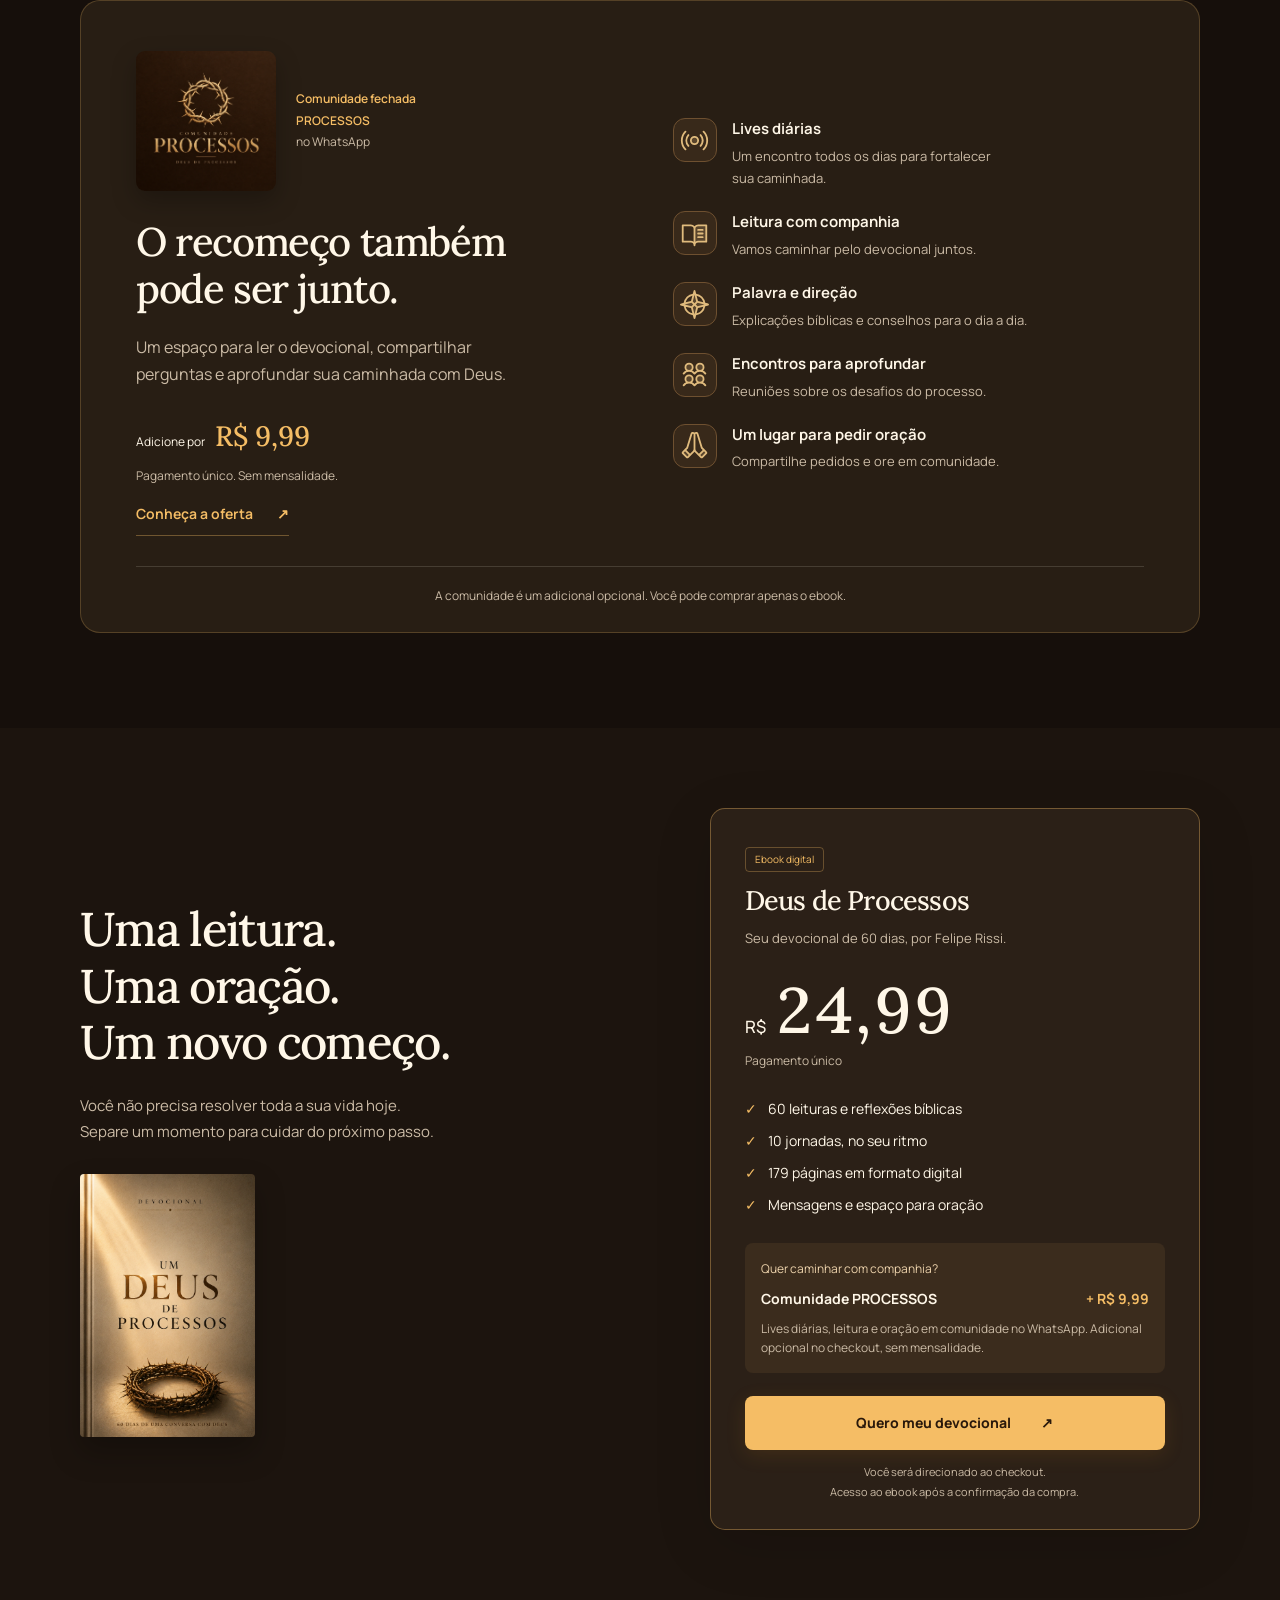
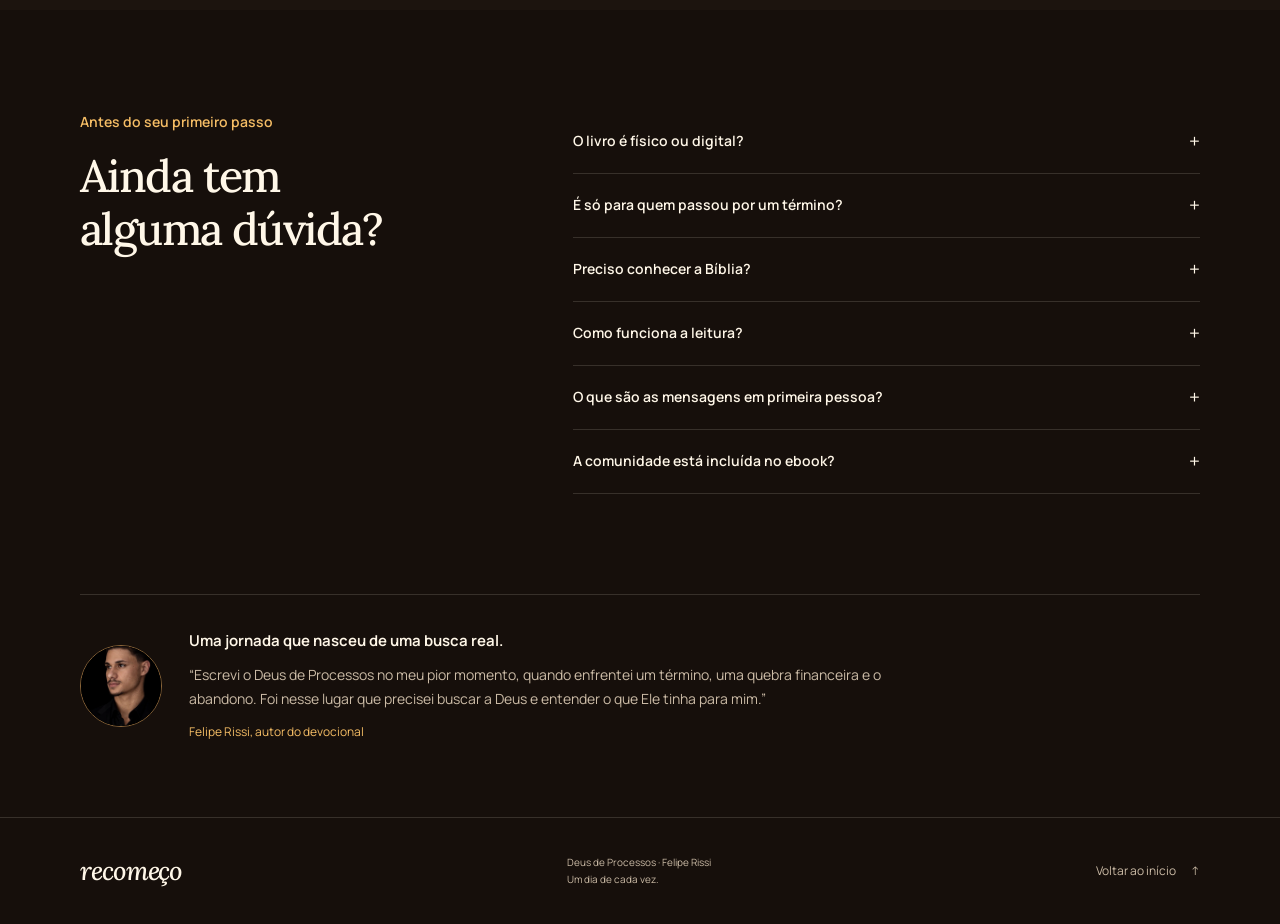
==== commit d8c64669: "Melhora carrosseis com livro e iPad, nova hero e foto do autor" ====
--- a/livro-felipe/index.html
+++ b/livro-felipe/index.html
@@ -17,9 +17,10 @@
   <link rel="icon" href="assets/favicon.svg" type="image/svg+xml">
   <link rel="preload" href="assets/fonts/lora-latin.woff2" as="font" type="font/woff2" crossorigin>
   <link rel="preload" href="assets/fonts/manrope-latin.woff2" as="font" type="font/woff2" crossorigin>
-  <link rel="preload" as="image" href="assets/recomeco-desktop.webp" media="(min-width: 701px)">
-  <link rel="preload" as="image" href="assets/recomeco-mobile.webp" media="(max-width: 700px)">
+  <link rel="preload" as="image" href="assets/hero-historico-desktop.webp" media="(min-width: 701px)">
+  <link rel="preload" as="image" href="assets/hero-historico-mobile.webp" media="(max-width: 700px)">
   <link rel="stylesheet" href="styles.css">
+  <link rel="stylesheet" href="editorial.css">
   <script src="config.js" defer></script>
   <script src="app.js" defer></script>
   <script src="gallery.js" defer></script>
@@ -39,8 +40,8 @@
   <main id="conteudo">
     <section class="hero" id="inicio" aria-labelledby="hero-title">
       <picture class="hero-background" aria-hidden="true">
-        <source media="(max-width: 700px)" srcset="assets/recomeco-mobile.webp">
-        <img src="assets/recomeco-desktop.webp" alt="" width="1672" height="941" fetchpriority="high">
+        <source media="(max-width: 700px)" srcset="assets/hero-historico-mobile.webp">
+        <img src="assets/hero-historico-desktop.webp" alt="" width="1600" height="900" fetchpriority="high">
       </picture>
       <div class="container hero-content">
         <p class="hero-intro">Deus de Processos, um devocional de Felipe Rissi</p>
@@ -73,28 +74,33 @@
           <p>Talvez você não saiba por onde começar.<br>Você pode começar levando a Deus o que sente.</p>
           <blockquote>“Deus, o que eu faço com a vida que sobrou depois disso?”</blockquote>
         </div>
-        <div class="page-carousel" aria-label="Exemplos de páginas do devocional" aria-roledescription="carrossel">
-          <div class="carousel-top"><span>Por dentro do devocional</span><span class="carousel-counter" aria-live="polite">Leitura 1 de 2</span></div>
-          <div class="reading-spread" data-reading-slide role="group" aria-label="Leitura sobre despedida, páginas 108 e 109">
-            <h3>Quando alguém sai da sua vida.</h3>
-            <div class="spread-pages">
-              <button class="page-preview" type="button" data-page-src="assets/pages/pagina-108.webp" data-page-title="Página 108 — sobre a despedida" aria-label="Ampliar a página 108, início da leitura sobre despedida"><img src="assets/pages/pagina-108-preview.webp" alt="Página 108: Deus, por que o Senhor permitiu que essa pessoa saísse da minha vida?" width="1824" height="2616" loading="lazy"><span>Ampliar <span aria-hidden="true">↗</span></span></button>
-              <button class="page-preview" type="button" data-page-src="assets/pages/pagina-109.webp" data-page-title="Página 109 — sobre a despedida" aria-label="Ampliar a página 109, continuação da leitura sobre despedida"><img src="assets/pages/pagina-109-preview.webp" alt="Página 109: continuação da leitura sobre despedida e mensagem em primeira pessoa" width="1848" height="2648" loading="lazy"><span>Ampliar <span aria-hidden="true">↗</span></span></button>
+        <div class="page-carousel book-carousel" aria-label="Folheie as páginas do devocional" aria-roledescription="carrossel">
+          <div class="book-heading"><span class="book-day" aria-live="polite">Dia 2</span><span class="carousel-counter" aria-live="polite">Página 1 de 4</span></div>
+          <h3 class="book-topic">Quando alguém sai da sua vida.</h3>
+          <div class="book-stage">
+            <div class="book-spine" aria-hidden="true"></div>
+            <figure class="book-page" data-book-page data-day="2" data-topic="Quando alguém sai da sua vida." role="group" aria-label="Dia 2, página 108">
+              <button class="page-preview" type="button" data-page-src="assets/pages/pagina-108.webp" data-page-title="Dia 2 — página 108" aria-label="Ampliar a página 108, dia 2, início da leitura sobre despedida"><img src="assets/pages/pagina-108-preview.webp" alt="Página 108: Deus, por que o Senhor permitiu que essa pessoa saísse da minha vida?" width="1824" height="2616" loading="lazy"></button>
+            </figure>
+            <figure class="book-page" data-book-page data-day="2" data-topic="Quando alguém sai da sua vida." role="group" aria-label="Dia 2, página 109" hidden>
+              <button class="page-preview" type="button" data-page-src="assets/pages/pagina-109.webp" data-page-title="Dia 2 — página 109" aria-label="Ampliar a página 109, dia 2, continuação da leitura sobre despedida"><img src="assets/pages/pagina-109-preview.webp" alt="Página 109: continuação da leitura sobre despedida e mensagem em primeira pessoa" width="1848" height="2648" loading="lazy"></button>
+            </figure>
+            <figure class="book-page" data-book-page data-day="3" data-topic="Quando perdoar parece impossível." role="group" aria-label="Dia 3, página 110" hidden>
+              <button class="page-preview" type="button" data-page-src="assets/pages/pagina-110.webp" data-page-title="Dia 3 — página 110" aria-label="Ampliar a página 110, dia 3, início da leitura sobre perdão"><img src="assets/pages/pagina-110-preview.webp" alt="Página 110: Deus, como posso perdoar quem nunca me pediu perdão?" width="1816" height="2604" loading="lazy"></button>
+            </figure>
+            <figure class="book-page" data-book-page data-day="3" data-topic="Quando perdoar parece impossível." role="group" aria-label="Dia 3, página 111" hidden>
+              <button class="page-preview" type="button" data-page-src="assets/pages/pagina-111.webp" data-page-title="Dia 3 — página 111" aria-label="Ampliar a página 111, dia 3, continuação da leitura sobre perdão"><img src="assets/pages/pagina-111-preview.webp" alt="Página 111: continuação da leitura sobre perdão e mensagem em primeira pessoa" width="1832" height="2616" loading="lazy"></button>
+            </figure>
+          </div>
+          <div class="book-footer">
+            <div class="carousel-controls">
+              <button class="carousel-arrow" type="button" data-carousel-prev aria-label="Página anterior do livro"><svg viewBox="0 0 24 24" aria-hidden="true"><path d="m14 6-6 6 6 6"/></svg></button>
+              <div class="carousel-dots"><button type="button" data-carousel-dot="0" aria-label="Mostrar página 108, dia 2" aria-current="true"></button><button type="button" data-carousel-dot="1" aria-label="Mostrar página 109, dia 2"></button><button type="button" data-carousel-dot="2" aria-label="Mostrar página 110, dia 3"></button><button type="button" data-carousel-dot="3" aria-label="Mostrar página 111, dia 3"></button></div>
+              <button class="carousel-arrow" type="button" data-carousel-next aria-label="Virar para a próxima página do livro"><svg viewBox="0 0 24 24" aria-hidden="true"><path d="m10 6 6 6-6 6"/></svg></button>
             </div>
+            <button class="book-enlarge" type="button" data-book-enlarge><svg viewBox="0 0 24 24" aria-hidden="true"><circle cx="10" cy="10" r="6"/><path d="m15 15 6 6M7 10h6M10 7v6"/></svg>Ampliar página</button>
           </div>
-          <div class="reading-spread" data-reading-slide role="group" aria-label="Leitura sobre perdão, páginas 110 e 111" hidden>
-            <h3>Quando perdoar parece impossível.</h3>
-            <div class="spread-pages">
-              <button class="page-preview" type="button" data-page-src="assets/pages/pagina-110.webp" data-page-title="Página 110 — sobre o perdão" aria-label="Ampliar a página 110, início da leitura sobre perdão"><img src="assets/pages/pagina-110-preview.webp" alt="Página 110: Deus, como posso perdoar quem nunca me pediu perdão?" width="1816" height="2604" loading="lazy"><span>Ampliar <span aria-hidden="true">↗</span></span></button>
-              <button class="page-preview" type="button" data-page-src="assets/pages/pagina-111.webp" data-page-title="Página 111 — sobre o perdão" aria-label="Ampliar a página 111, continuação da leitura sobre perdão"><img src="assets/pages/pagina-111-preview.webp" alt="Página 111: continuação da leitura sobre perdão e mensagem em primeira pessoa" width="1832" height="2616" loading="lazy"><span>Ampliar <span aria-hidden="true">↗</span></span></button>
-            </div>
-          </div>
-          <div class="carousel-controls">
-            <button class="carousel-arrow" type="button" data-carousel-prev aria-label="Leitura anterior"><span aria-hidden="true">←</span></button>
-            <div class="carousel-dots"><button type="button" data-carousel-dot="0" aria-label="Mostrar leitura sobre despedida" aria-current="true"></button><button type="button" data-carousel-dot="1" aria-label="Mostrar leitura sobre perdão"></button></div>
-            <button class="carousel-arrow" type="button" data-carousel-next aria-label="Próxima leitura"><span aria-hidden="true">→</span></button>
-          </div>
-          <p class="carousel-hint">Duas páginas por leitura. Toque para ampliar.</p>
+          <p class="carousel-hint">Vire a página para continuar a leitura.</p>
         </div>
       </div>
     </section>
@@ -136,11 +142,24 @@
           <p>Essa é a pergunta do primeiro dia. Uma leitura que caminha com Jó e abre espaço para as suas próprias perguntas.</p>
           <span class="scripture-reference">Jornada 1 · Dia 1 · Jó 1–2</span>
         </div>
-        <figure class="reading-excerpt">
-          <span class="excerpt-heading">Um trecho do primeiro dia</span><span class="quote-mark" aria-hidden="true">“</span>
-          <blockquote><p>Não confunda a Minha permissão com a Minha ausência. Eu estava lá quando aconteceu.</p><p>Não pense que os melhores capítulos da sua vida ficaram para trás. Segure a Minha mão.</p><p>A sua história não terminou no que aconteceu com você.</p></blockquote>
-          <figcaption>Mensagem em primeira pessoa do devocional,<br>fundamentada na Palavra.</figcaption>
-        </figure>
+        <div class="ipad-carousel" aria-label="Trechos do primeiro dia do devocional" aria-roledescription="carrossel">
+          <div class="ipad-frame">
+            <span class="ipad-camera" aria-hidden="true"></span>
+            <div class="ipad-screen">
+              <div class="ipad-reading-header"><span>Deus de Processos</span><span>Dia 1</span></div>
+              <p class="ipad-reading-label">Um trecho do primeiro dia</p>
+              <div class="ipad-text-stage">
+                <blockquote class="ipad-text-slide" data-ipad-slide role="group" aria-label="Trecho 1 de 3"><span class="ipad-quote" aria-hidden="true">“</span><p>Não confunda a Minha permissão com a Minha ausência. Eu estava lá quando aconteceu.</p></blockquote>
+                <blockquote class="ipad-text-slide" data-ipad-slide role="group" aria-label="Trecho 2 de 3" hidden><span class="ipad-quote" aria-hidden="true">“</span><p>Não pense que os melhores capítulos da sua vida ficaram para trás. Segure a Minha mão.</p></blockquote>
+                <blockquote class="ipad-text-slide" data-ipad-slide role="group" aria-label="Trecho 3 de 3" hidden><span class="ipad-quote" aria-hidden="true">“</span><p>A sua história não terminou no que aconteceu com você.</p></blockquote>
+              </div>
+              <div class="ipad-reading-footer"><span>Jó 1–2</span><span class="ipad-counter" aria-live="polite">Trecho 1 de 3</span></div>
+            </div>
+            <span class="ipad-home" aria-hidden="true"></span>
+          </div>
+          <div class="ipad-controls"><button class="ipad-arrow" type="button" data-ipad-prev aria-label="Trecho anterior"><svg viewBox="0 0 24 24" aria-hidden="true"><path d="m14 6-6 6 6 6"/></svg></button><div class="ipad-dots"><button type="button" data-ipad-dot="0" aria-label="Mostrar primeiro trecho" aria-current="true"></button><button type="button" data-ipad-dot="1" aria-label="Mostrar segundo trecho"></button><button type="button" data-ipad-dot="2" aria-label="Mostrar terceiro trecho"></button></div><button class="ipad-arrow" type="button" data-ipad-next aria-label="Próximo trecho"><svg viewBox="0 0 24 24" aria-hidden="true"><path d="m10 6 6 6-6 6"/></svg></button></div>
+          <p class="ipad-caption">Mensagem em primeira pessoa do devocional,<br>fundamentada na Palavra.</p>
+        </div>
       </div>
     </section>
     <section class="section journey-section" aria-labelledby="journey-title">
@@ -174,11 +193,11 @@
           <a class="text-link" href="#oferta">Conheça a oferta <span aria-hidden="true">↗</span></a>
         </div>
         <ul class="community-benefits">
-          <li><span class="benefit-icon" aria-hidden="true">↗</span><div><h3>Lives diárias</h3><p>Um encontro todos os dias para fortalecer sua caminhada.</p></div></li>
-          <li><span class="benefit-icon" aria-hidden="true">↗</span><div><h3>Leitura com companhia</h3><p>Vamos caminhar pelo devocional juntos.</p></div></li>
-          <li><span class="benefit-icon" aria-hidden="true">↗</span><div><h3>Palavra e direção</h3><p>Explicações bíblicas e conselhos para o dia a dia.</p></div></li>
-          <li><span class="benefit-icon" aria-hidden="true">↗</span><div><h3>Encontros para aprofundar</h3><p>Reuniões sobre os desafios do processo.</p></div></li>
-          <li><span class="benefit-icon" aria-hidden="true">↗</span><div><h3>Um lugar para pedir oração</h3><p>Compartilhe pedidos e ore em comunidade.</p></div></li>
+          <li><span class="benefit-icon" aria-hidden="true"><img src="assets/icons/broadcast.svg" alt="" width="32" height="32" loading="lazy"></span><div><h3>Lives diárias</h3><p>Um encontro todos os dias para fortalecer sua caminhada.</p></div></li>
+          <li><span class="benefit-icon" aria-hidden="true"><img src="assets/icons/book-open-text.svg" alt="" width="32" height="32" loading="lazy"></span><div><h3>Leitura com companhia</h3><p>Vamos caminhar pelo devocional juntos.</p></div></li>
+          <li><span class="benefit-icon" aria-hidden="true"><img src="assets/icons/compass-rose.svg" alt="" width="32" height="32" loading="lazy"></span><div><h3>Palavra e direção</h3><p>Explicações bíblicas e conselhos para o dia a dia.</p></div></li>
+          <li><span class="benefit-icon" aria-hidden="true"><img src="assets/icons/users-four.svg" alt="" width="32" height="32" loading="lazy"></span><div><h3>Encontros para aprofundar</h3><p>Reuniões sobre os desafios do processo.</p></div></li>
+          <li><span class="benefit-icon" aria-hidden="true"><img src="assets/icons/hands-praying.svg" alt="" width="32" height="32" loading="lazy"></span><div><h3>Um lugar para pedir oração</h3><p>Compartilhe pedidos e ore em comunidade.</p></div></li>
         </ul>
         <p class="community-note">A comunidade é um adicional opcional. Você pode comprar apenas o ebook.</p>
       </div>
@@ -213,7 +232,7 @@
       </div>
     </section>
     <section class="author-note" aria-labelledby="author-title">
-      <div class="container author-inner"><div class="author-monogram" aria-hidden="true">fr.</div><div><h2 id="author-title">Uma jornada que nasceu de uma busca real.</h2><p>“Escrevi o Deus de Processos no meu pior momento, quando enfrentei um término, uma quebra financeira e o abandono. Foi nesse lugar que precisei buscar a Deus e entender o que Ele tinha para mim.”</p><span>Felipe Rissi, autor do devocional</span></div></div>
+      <div class="container author-inner"><div class="author-photo"><img class="author-avatar" src="assets/felipe-rissi-perfil.webp" alt="Felipe Rissi, autor do devocional" width="512" height="680" loading="lazy"></div><div><h2 id="author-title">Uma jornada que nasceu de uma busca real.</h2><p>“Escrevi o Deus de Processos no meu pior momento, quando enfrentei um término, uma quebra financeira e o abandono. Foi nesse lugar que precisei buscar a Deus e entender o que Ele tinha para mim.”</p><span>Felipe Rissi, autor do devocional</span></div></div>
     </section>
   </main>
   <dialog class="page-viewer" id="page-viewer" aria-labelledby="page-viewer-title">
--- a/livro-felipe/editorial.css
+++ b/livro-felipe/editorial.css
@@ -0,0 +1,80 @@
+/* Photography, a full-size book leaf, and an iPad reading view. */
+.hero-background img{object-position:72% center}
+.hero::before{background:linear-gradient(180deg,rgba(15,9,4,.49),rgba(15,9,4,.49) 33%,rgba(15,9,4,.28) 57%,rgba(22,15,11,.88) 84%,var(--ink) 100%)}
+.recognition-grid{grid-template-columns:.9fr 1.1fr;gap:85px}
+.book-carousel{width:min(100%,435px);padding:0;margin-inline:auto;border:0;border-radius:0;background:transparent}
+.book-heading{display:flex;gap:20px;align-items:center;justify-content:space-between;margin-bottom:12px}
+.book-day{display:inline-flex;align-items:center;min-height:32px;padding:4px 14px;border:1px solid rgba(245,189,101,.5);color:var(--gold);border-radius:5px;font-size:13px;font-weight:700}
+.book-carousel .carousel-counter{font-size:12px;color:var(--muted)}
+.book-topic{font-family:var(--display);font-size:23px;font-weight:500;line-height:1.4;min-height:34px;margin-bottom:20px}
+.book-stage{position:relative;isolation:isolate;aspect-ratio:456/654;perspective:1800px;background:#bc9762;border:1px solid #705030;border-radius:4px 12px 12px 4px;overflow:hidden;box-shadow:5px 3px 0 #dac49f,8px 5px 0 #96714b,12px 8px 0 #38271a,0 22px 45px rgba(0,0,0,.4);touch-action:pan-y}
+.book-spine{position:absolute;inset:0 auto 0 0;width:14px;z-index:5;pointer-events:none;background:linear-gradient(90deg,rgba(63,38,15,.32),rgba(255,238,201,.25),transparent)}
+.book-page{position:absolute;inset:0}
+.book-carousel .page-preview{width:100%;height:100%;padding:0;border:0;border-radius:0;background:var(--paper);overflow:hidden;box-shadow:none;display:block}
+.book-carousel .page-preview img{width:100%;height:100%;aspect-ratio:auto;object-fit:contain;background:var(--paper)}
+.book-carousel .page-preview:hover{background:#fff7e8}
+.book-carousel .page-preview:focus-visible{outline-offset:-5px;outline-width:4px;outline-color:#835a24}
+.turning-sheet{position:absolute;inset:0;z-index:4;transform-style:preserve-3d;pointer-events:none;will-change:transform,opacity}
+.turning-sheet-front,.turning-sheet-back{position:absolute;inset:0;backface-visibility:hidden;-webkit-backface-visibility:hidden;overflow:hidden;background:var(--paper)}
+.turning-sheet-front img{width:100%;height:100%;object-fit:contain}
+.turning-sheet-front::after{content:"";position:absolute;inset:0;background:linear-gradient(90deg,rgba(77,43,16,.24),transparent 20%,transparent 75%,rgba(77,43,16,.15));pointer-events:none}
+.turning-sheet-back{transform:rotateY(180deg);background:linear-gradient(90deg,#d6bb8f,#f4e5cb 25%,#f6ead5 75%,#ccb089)}
+.book-footer{margin-top:24px;display:flex;align-items:center;justify-content:space-between;gap:12px}
+.book-footer .carousel-controls{margin:0;gap:4px}
+.book-footer .carousel-dots button{min-width:24px;width:24px;height:44px}
+.book-footer .carousel-arrow{width:44px;height:44px}
+.carousel-arrow svg,.ipad-arrow svg,.book-enlarge svg{display:block;width:20px;height:20px;fill:none;stroke:currentColor;stroke-width:1.5;stroke-linecap:round;stroke-linejoin:round}
+.book-enlarge{display:inline-flex;gap:9px;align-items:center;justify-content:center;min-height:44px;border:0;border-bottom:1px solid #8b6538;border-radius:0;padding:7px 0;background:transparent;color:var(--gold);font-family:var(--body);font-size:11px;cursor:zoom-in}
+.book-enlarge:hover{color:#ffdda6;border-color:#ffdda6}
+.book-enlarge svg{width:17px;height:17px}
+.book-carousel .carousel-hint{font-size:11px;margin-top:16px;text-align:left;color:var(--muted)}
+.ipad-carousel{width:min(100%,405px);margin-inline:auto;min-width:0}
+.ipad-frame{position:relative;padding:18px 15px 22px;border:2px solid #61594c;border-radius:29px;background:#181715;box-shadow:inset 0 0 0 2px #2d2b26,1px 2px 0 #a99a85,0 18px 40px rgba(67,45,20,.18)}
+.ipad-camera{position:absolute;width:5px;height:5px;top:7px;left:50%;border-radius:50%;background:#090c0e;box-shadow:0 0 0 1px #42423c}
+.ipad-screen{display:flex;flex-direction:column;width:100%;min-width:0;aspect-ratio:3/4;min-height:455px;padding:26px 25px 20px;background:#fff9ee;border-radius:15px;color:#36261c;overflow:hidden;touch-action:pan-y}
+.ipad-reading-header{display:flex;gap:15px;align-items:center;justify-content:space-between;border-bottom:1px solid #d7c5a6;padding-bottom:13px;font-size:10px;color:#7b6243;font-weight:600}
+.ipad-reading-label{font-size:10px;color:#8b704e;margin-top:15px}
+.ipad-text-stage{position:relative;flex:1;display:flex;align-items:center;min-height:260px;padding-block:15px}
+.ipad-text-slide{width:100%;will-change:transform,opacity}
+.ipad-text-slide p{font-family:var(--display);font-size:25px;line-height:1.55;letter-spacing:-.025em;text-wrap:pretty}
+.ipad-quote{display:block;font-family:var(--display);font-size:52px;line-height:.7;margin-bottom:12px;color:#ac8450}
+.ipad-reading-footer{display:flex;align-items:center;justify-content:space-between;gap:16px;padding-top:15px;border-top:1px solid #d7c5a6;font-size:10px;color:#8b704e}
+.ipad-home{position:absolute;bottom:9px;left:50%;width:70px;height:3px;transform:translateX(-50%);border-radius:3px;background:#635d51}
+.ipad-controls{display:flex;align-items:center;justify-content:center;gap:10px;margin-top:25px}
+.ipad-arrow,.ipad-dots button{display:grid;place-items:center;min-width:44px;min-height:44px;padding:0;background:transparent;border:0;color:#795124;cursor:pointer}
+.ipad-arrow{border:1px solid #c4ab81;border-radius:50%}
+.ipad-arrow:hover{background:#e8d8bc;color:#36261c;border-color:#795124}
+.ipad-dots{display:flex}
+.ipad-dots button::after{content:"";width:7px;height:7px;border:1px solid #a48350;border-radius:50%}
+.ipad-dots button[aria-current]::after{background:#795124;border-color:#795124}
+.ipad-dots button:hover::after{background:#b69868}
+.ipad-carousel :focus-visible{outline-color:#795124}
+.ipad-caption{font-size:11px;line-height:1.7;text-align:center;color:#806447;max-width:none;margin-top:16px}
+.community-benefits .benefit-icon{width:44px;height:44px;border:1px solid #6e5030;border-radius:12px;background:#38291a;flex-shrink:0}
+.community-benefits .benefit-icon img{width:29px;height:29px}
+.author-inner{align-items:center}
+.author-avatar{flex-shrink:0;width:82px;height:82px;object-fit:cover;object-position:50% 16%;border-radius:50%;border:1px solid #8e683b;background:#000}
+.author-photo{width:82px;height:82px;flex-shrink:0;overflow:hidden;border:1px solid #8e683b;border-radius:50%;background:#000}
+.author-photo .author-avatar{width:100%;height:100%;border:0;border-radius:0;transform:scale(1.5);transform-origin:50% 22%}
+@media(max-width:1000px){
+  .recognition-grid{gap:45px}.book-topic{font-size:20px;min-height:56px}.book-footer{flex-wrap:wrap;gap:6px 14px}.book-carousel{width:min(100%,390px)}
+  .ipad-frame{padding:16px 12px 20px}.ipad-screen{padding:22px 19px 17px;min-height:455px}.ipad-text-slide p{font-size:23px}
+}
+@media(max-width:700px){
+  .hero-background img{object-position:center top}
+  .hero::before{background:linear-gradient(180deg,rgba(18,10,4,.67),rgba(18,10,4,.68) 37%,rgba(18,10,4,.45) 62%,var(--ink) 100%)}
+  .recognition-grid{grid-template-columns:1fr;gap:37px}.book-carousel{width:calc(100% - 10px);max-width:390px;margin-inline:0}
+  .book-topic{font-size:22px;min-height:60px;margin-bottom:16px}.book-heading{margin-bottom:12px}.book-day{font-size:12px}
+  .book-footer{flex-wrap:nowrap;gap:7px}.book-footer .carousel-controls{gap:1px}.book-footer .carousel-dots button{min-width:23px;width:23px}
+  .book-enlarge{font-size:10px;gap:5px}.book-enlarge svg{width:15px;height:15px}.book-footer .carousel-arrow{min-width:40px;width:40px;min-height:44px;height:44px}
+  .book-carousel .carousel-hint{font-size:11px}
+  .ipad-carousel{width:calc(100% - 12px);max-width:380px}
+  .ipad-frame{padding:17px 12px 20px;border-radius:25px}
+  .ipad-screen{min-height:0;padding:23px 20px 17px;border-radius:12px;aspect-ratio:3/4}
+  .ipad-text-slide p{font-size:22px;line-height:1.5}.ipad-text-stage{min-height:0;padding-block:10px}.ipad-reading-header,.ipad-reading-footer{font-size:9px}
+  .ipad-quote{font-size:40px;margin-bottom:10px}
+  .ipad-controls{margin-top:23px}.ipad-caption{font-size:10px}
+  .author-inner{align-items:flex-start;gap:18px}.author-avatar,.author-photo{width:65px;height:65px}
+}
+@media(max-width:360px){.book-footer{flex-wrap:wrap;justify-content:center}.book-enlarge{font-size:11px}.book-topic{font-size:21px}.ipad-screen{padding:16px 14px 12px;min-height:0}.ipad-text-slide p{font-size:18.5px;line-height:1.48}.ipad-reading-header{font-size:8px;padding-bottom:9px}.ipad-reading-label{margin-top:8px}.ipad-reading-footer{padding-top:10px}.ipad-text-stage{padding-block:8px}.ipad-quote{font-size:36px;margin-bottom:8px}.author-avatar,.author-photo{width:56px;height:56px}.author-inner{gap:14px}}
+@media(prefers-reduced-motion:reduce){.turning-sheet{display:none}.ipad-text-slide{will-change:auto}}
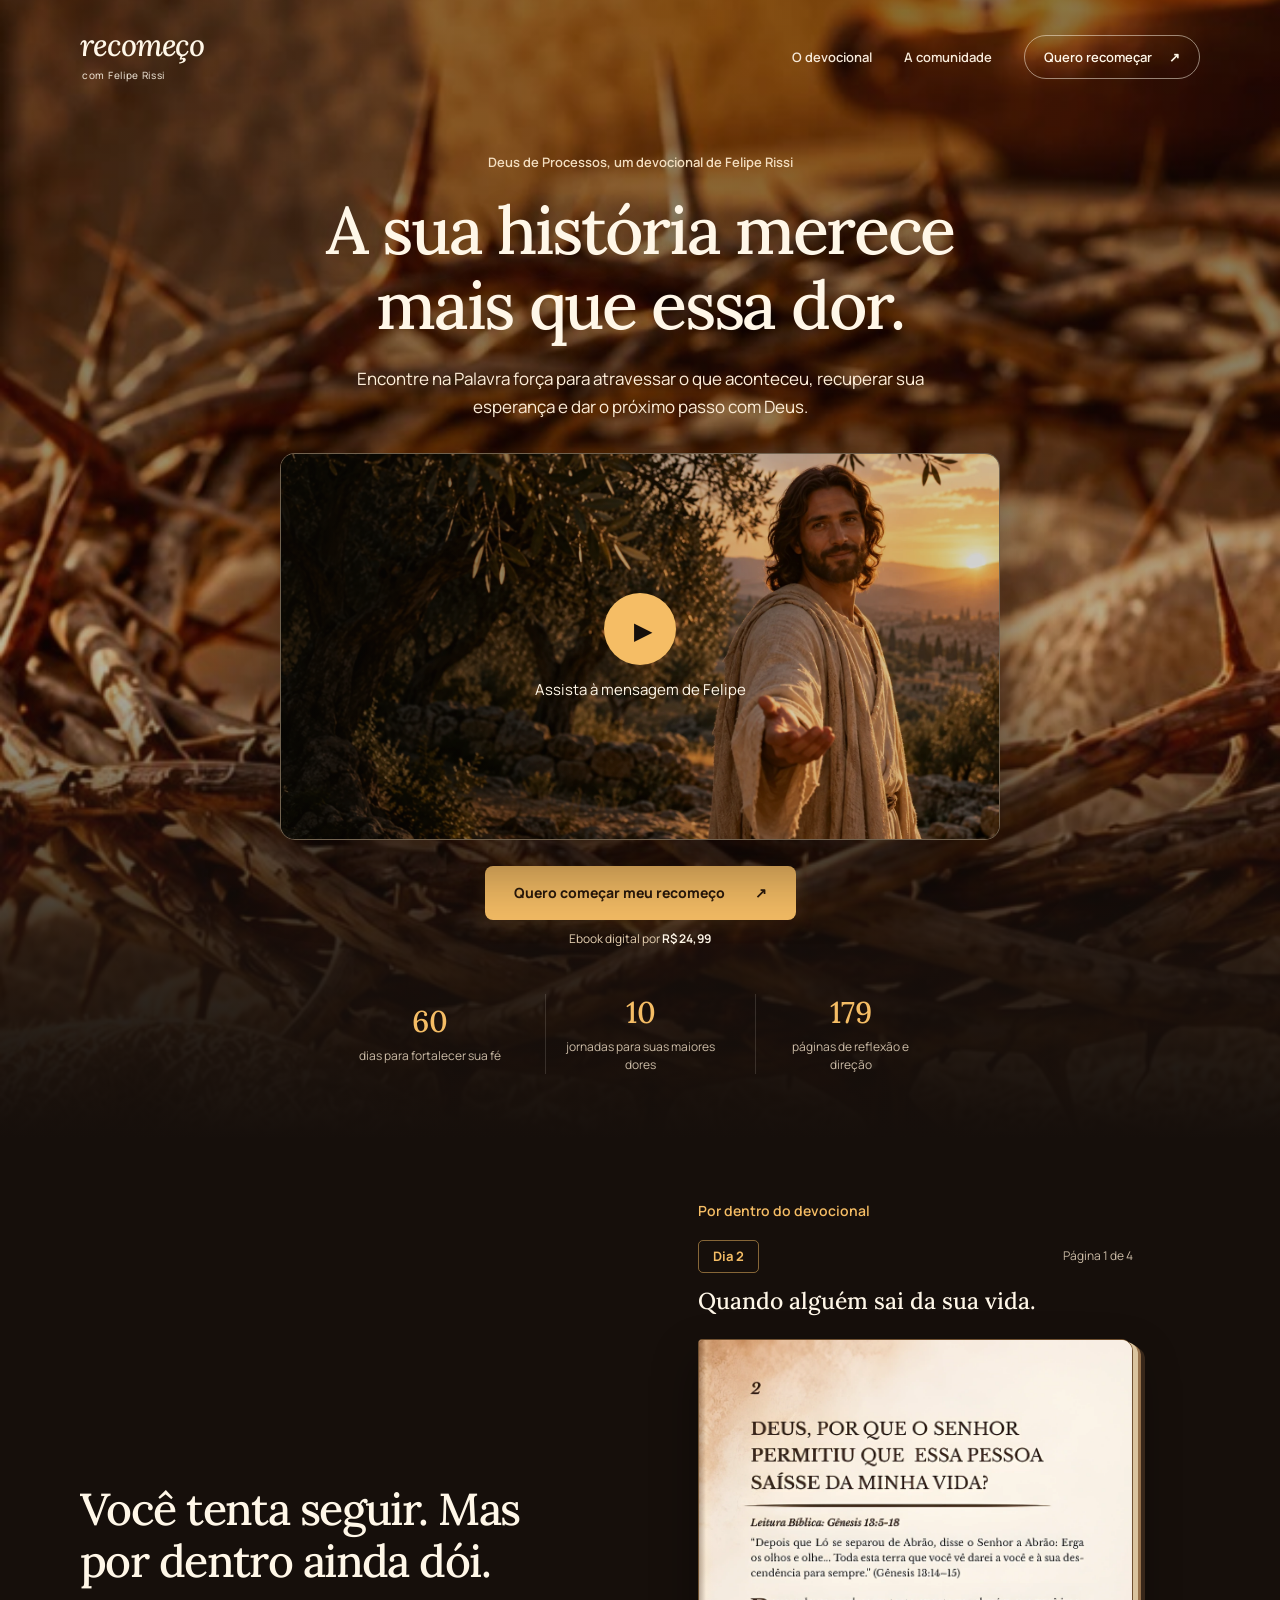
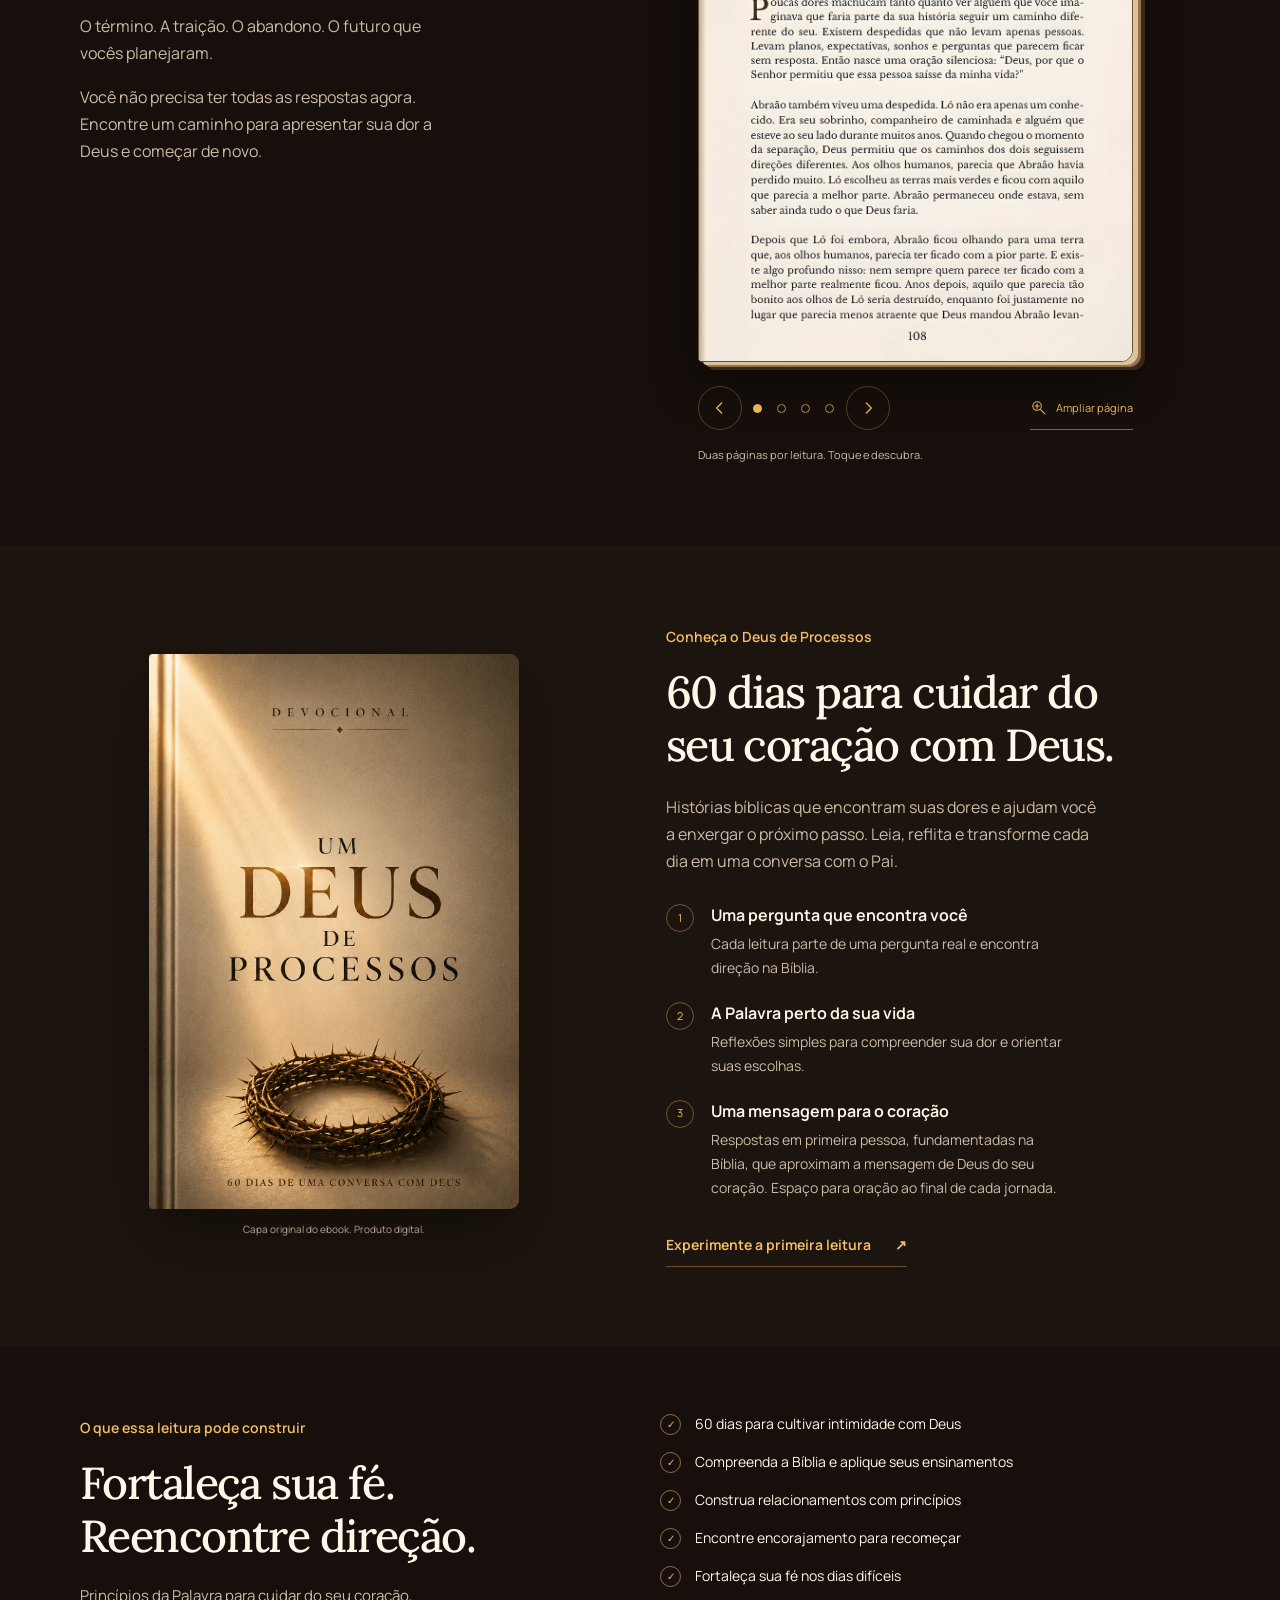
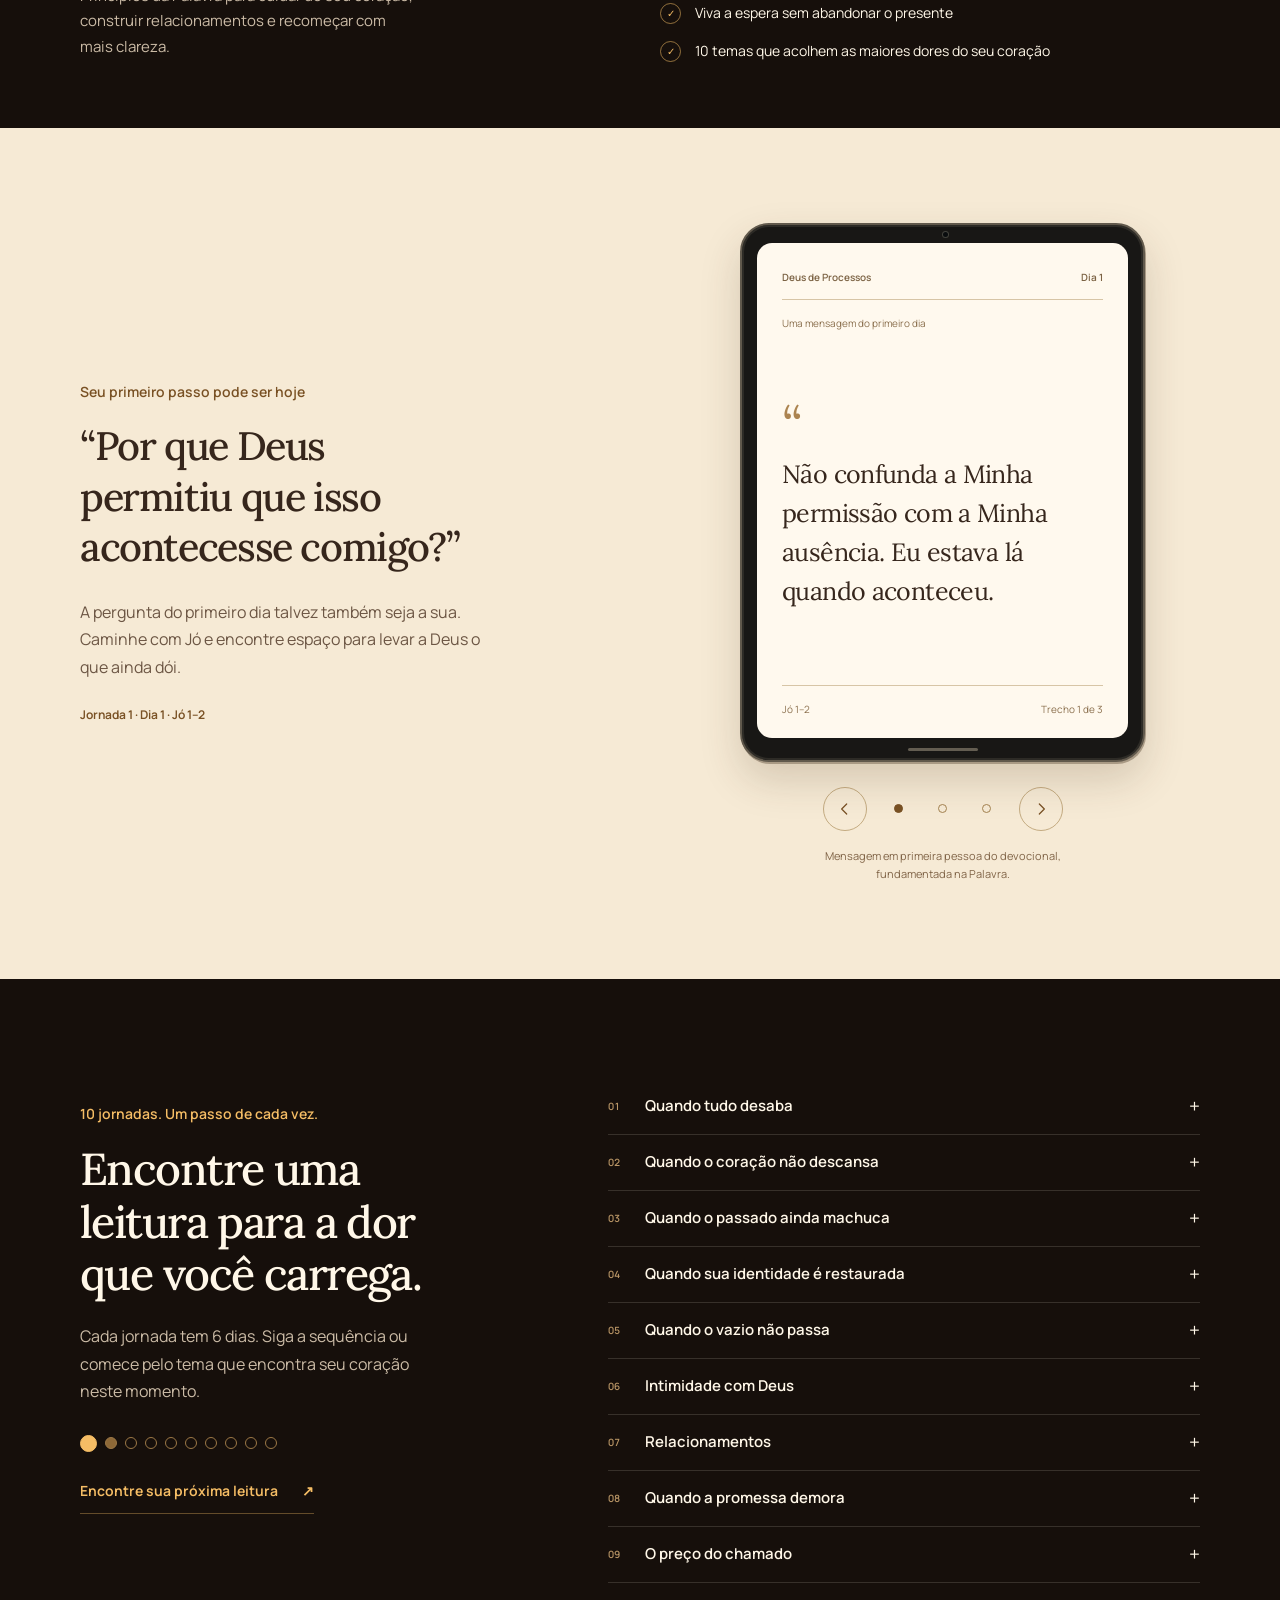
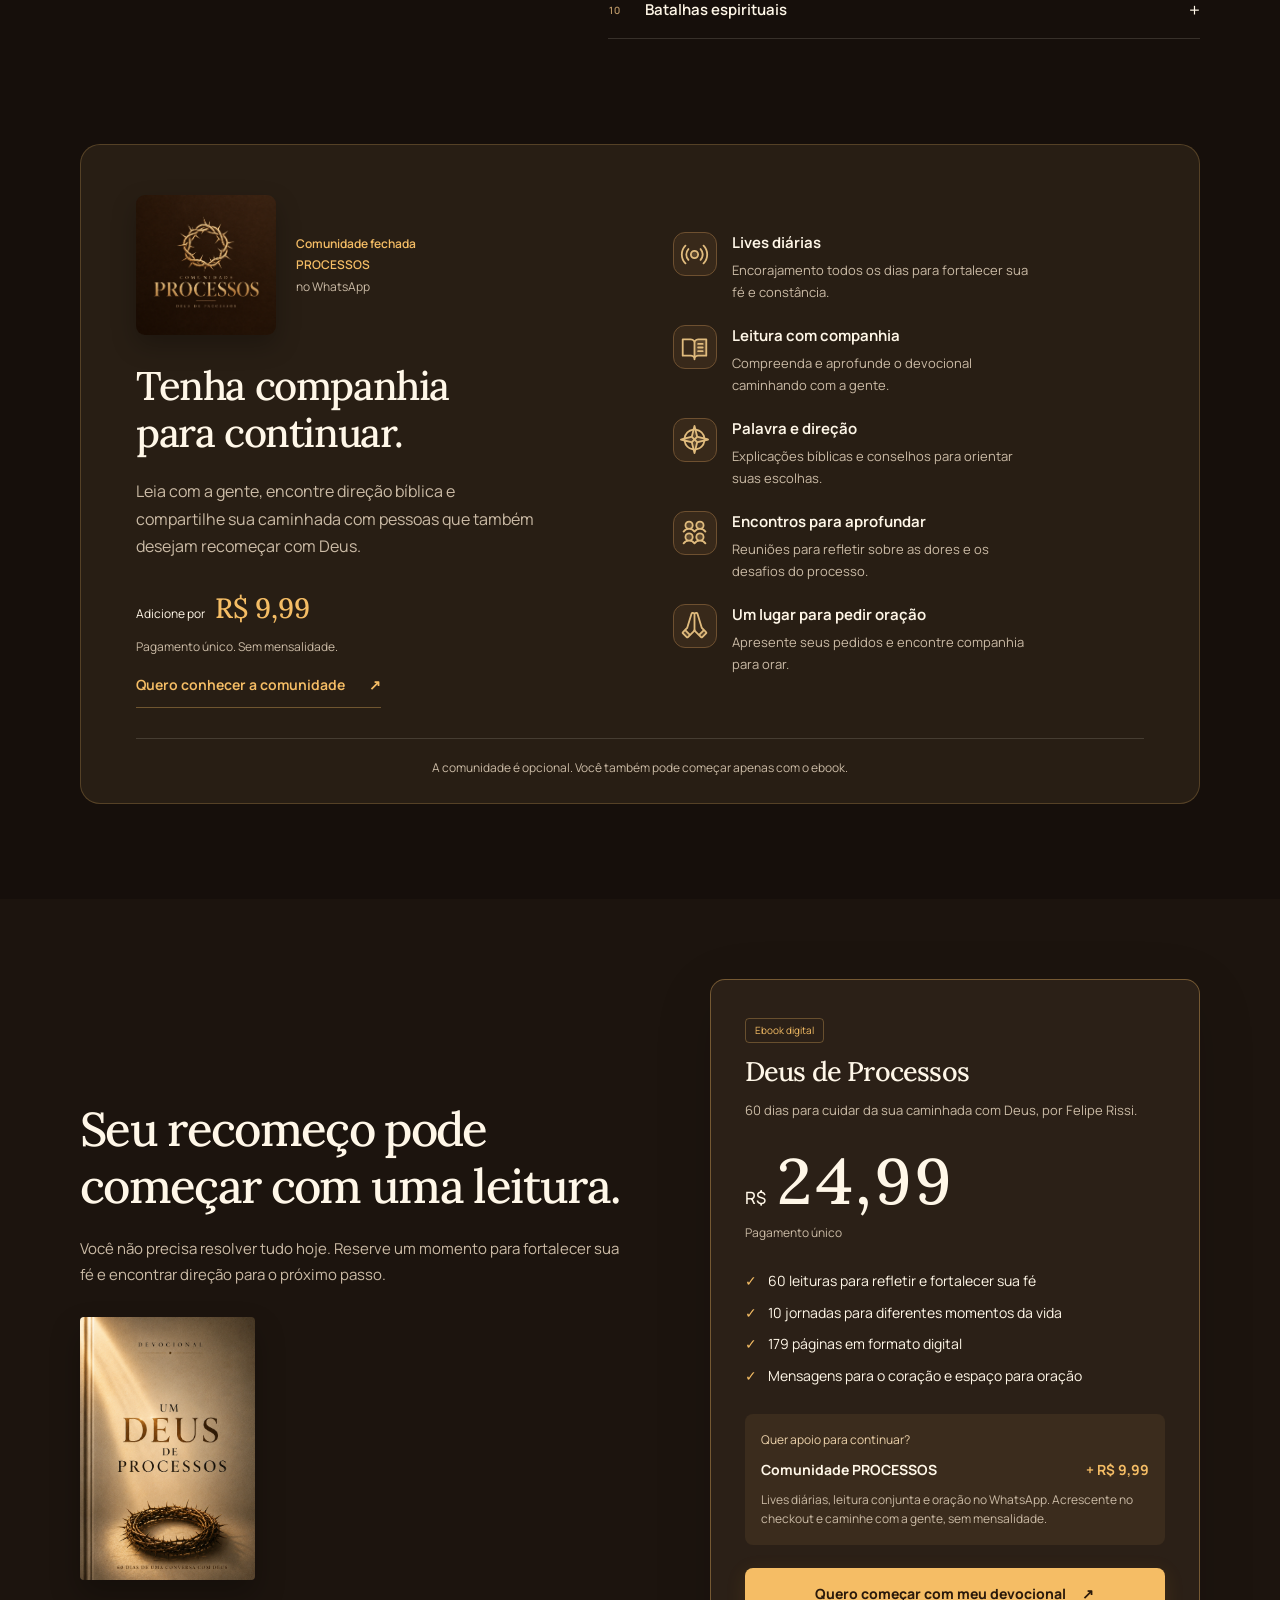
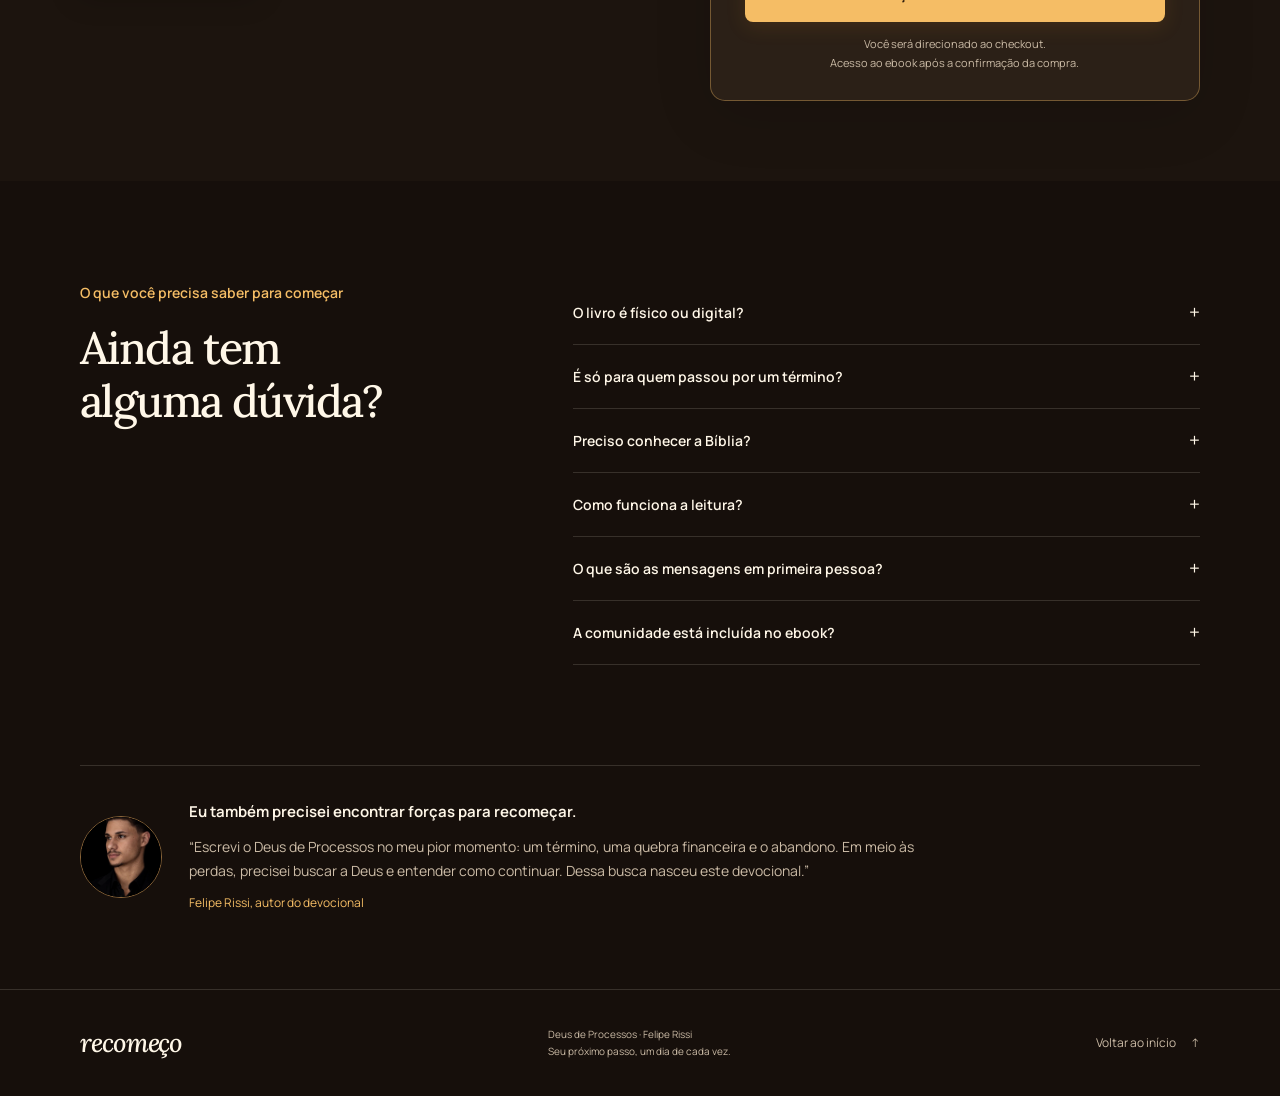
==== commit 7ae2017e: "Aplica copy revisada do devocional e comunidade" ====
--- a/livro-felipe/index.html
+++ b/livro-felipe/index.html
@@ -4,11 +4,11 @@
   <meta charset="utf-8">
   <meta name="viewport" content="width=device-width, initial-scale=1, viewport-fit=cover">
   <meta name="theme-color" content="#160f0b">
-  <title>Deus de Processos | Seu recomeço, um dia de cada vez</title>
-  <meta name="description" content="60 dias de leitura, reflexão e oração para recomeçar com Deus. Conheça o ebook Deus de Processos, de Felipe Rissi, e a comunidade PROCESSO.">
+  <title>Deus de Processos | Encontre forças para recomeçar com Deus</title>
+  <meta name="description" content="60 dias para fortalecer sua fé, cuidar do coração e encontrar direção. Conheça o ebook Deus de Processos, de Felipe Rissi, e a comunidade PROCESSOS.">
   <meta property="og:type" content="website">
-  <meta property="og:title" content="A sua história não terminou aqui. | Deus de Processos">
-  <meta property="og:description" content="Um devocional de 60 dias para levar sua dor a Deus e encontrar direção para o próximo passo.">
+  <meta property="og:title" content="Sua história merece mais que essa dor. | Deus de Processos">
+  <meta property="og:description" content="Um devocional de 60 dias para atravessar a dor, fortalecer sua fé e dar o próximo passo com Deus.">
   <meta property="og:url" content="https://xn--recomeo-zxa.feliperissi.com.br/">
   <meta property="og:image" content="https://xn--recomeo-zxa.feliperissi.com.br/assets/recomeco-jesus.webp">
   <meta property="og:locale" content="pt_BR">
@@ -45,8 +45,8 @@
       </picture>
       <div class="container hero-content">
         <p class="hero-intro">Deus de Processos, um devocional de Felipe Rissi</p>
-        <h1 id="hero-title">A sua história<br>não terminou aqui.</h1>
-        <p class="hero-description">Leve sua dor a Deus e encontre direção para o próximo passo.<br class="desktop-break"> Uma leitura, uma oração, um dia de cada vez.</p>
+        <h1 id="hero-title">A sua história merece<br>mais que essa dor.</h1>
+        <p class="hero-description">Encontre na Palavra força para atravessar o que aconteceu, recuperar sua esperança e dar o próximo passo com Deus.</p>
         <figure class="vsl-frame" id="vsl" aria-label="Uma jornada de recomeço com Deus">
           <img class="vsl-poster" src="assets/recomeco-jesus.webp" alt="Representação artística de Jesus estendendo a mão em um olival iluminado pelo pôr do sol" width="1672" height="941" fetchpriority="high">
           <figcaption class="vsl-cover-copy" data-vsl-fallback>
@@ -62,19 +62,19 @@
           <p>Ebook digital por <strong>R$&nbsp;24,99</strong></p>
         </div>
         <dl class="hero-facts" aria-label="Dentro do devocional">
-          <div><dt>60</dt><dd>dias com Deus</dd></div><div><dt>10</dt><dd>jornadas de leitura</dd></div><div><dt>179</dt><dd>páginas para refletir</dd></div>
+          <div><dt>60</dt><dd>dias para fortalecer sua fé</dd></div><div><dt>10</dt><dd>jornadas para suas maiores dores</dd></div><div><dt>179</dt><dd>páginas de reflexão e direção</dd></div>
         </dl>
       </div>
     </section>
     <section class="section recognition" aria-labelledby="recognition-title">
       <div class="container recognition-grid">
         <div class="recognition-copy">
-          <h2 id="recognition-title">Tem dias em que<br>é difícil continuar.</h2>
-          <p>O término. A traição. O abandono. Os planos que desmoronaram.</p>
-          <p>Talvez você não saiba por onde começar.<br>Você pode começar levando a Deus o que sente.</p>
-          <blockquote>“Deus, o que eu faço com a vida que sobrou depois disso?”</blockquote>
+          <h2 id="recognition-title">Você tenta seguir. Mas por dentro ainda dói.</h2>
+          <p>O término. A traição. O abandono. O futuro que vocês planejaram.</p>
+          <p>Você não precisa ter todas as respostas agora. Encontre um caminho para apresentar sua dor a Deus e começar de novo.</p>
         </div>
         <div class="page-carousel book-carousel" aria-label="Folheie as páginas do devocional" aria-roledescription="carrossel">
+          <p class="section-kicker">Por dentro do devocional</p>
           <div class="book-heading"><span class="book-day" aria-live="polite">Dia 2</span><span class="carousel-counter" aria-live="polite">Página 1 de 4</span></div>
           <h3 class="book-topic">Quando alguém sai da sua vida.</h3>
           <div class="book-stage">
@@ -100,7 +100,7 @@
             </div>
             <button class="book-enlarge" type="button" data-book-enlarge><svg viewBox="0 0 24 24" aria-hidden="true"><circle cx="10" cy="10" r="6"/><path d="m15 15 6 6M7 10h6M10 7v6"/></svg>Ampliar página</button>
           </div>
-          <p class="carousel-hint">Vire a página para continuar a leitura.</p>
+          <p class="carousel-hint">Duas páginas por leitura. Toque e descubra.</p>
         </div>
       </div>
     </section>
@@ -109,12 +109,12 @@
         <figure class="ebook-visual original-cover"><img src="assets/capa-original.webp" alt="Capa original do devocional Um Deus de Processos, com coroa de espinhos e fundo dourado" width="1024" height="1535" loading="lazy"><figcaption>Capa original do ebook. Produto digital.</figcaption></figure>
         <div class="devotional-copy">
           <p class="section-kicker">Conheça o Deus de Processos</p>
-          <h2 id="devotional-title">60 dias de uma<br>conversa com Deus.</h2>
-          <p>Um devocional que aproxima as histórias da Bíblia das dores da sua vida. Para ler, refletir e orar no seu ritmo.</p>
+          <h2 id="devotional-title">60 dias para cuidar do seu coração com Deus.</h2>
+          <p>Histórias bíblicas que encontram suas dores e ajudam você a enxergar o próximo passo. Leia, reflita e transforme cada dia em uma conversa com o Pai.</p>
           <ol class="reading-steps">
-            <li><span class="step-number" aria-hidden="true">1</span><div><h3>Uma pergunta que encontra você</h3><p>Cada dia começa com uma pergunta e uma passagem bíblica.</p></div></li>
-            <li><span class="step-number" aria-hidden="true">2</span><div><h3>A Palavra perto da sua vida</h3><p>Reflexões simples sobre o que você está vivendo.</p></div></li>
-            <li><span class="step-number" aria-hidden="true">3</span><div><h3>Uma mensagem para o coração</h3><p>Textos em primeira pessoa, fundamentados na Bíblia, e espaço para sua oração ao final de cada jornada.</p></div></li>
+            <li><span class="step-number" aria-hidden="true">1</span><div><h3>Uma pergunta que encontra você</h3><p>Cada leitura parte de uma pergunta real e encontra direção na Bíblia.</p></div></li>
+            <li><span class="step-number" aria-hidden="true">2</span><div><h3>A Palavra perto da sua vida</h3><p>Reflexões simples para compreender sua dor e orientar suas escolhas.</p></div></li>
+            <li><span class="step-number" aria-hidden="true">3</span><div><h3>Uma mensagem para o coração</h3><p>Respostas em primeira pessoa, fundamentadas na Bíblia, que aproximam a mensagem de Deus do seu coração. Espaço para oração ao final de cada jornada.</p></div></li>
           </ol>
           <a class="text-link" href="#primeiro-dia">Experimente a primeira leitura <span aria-hidden="true">↗</span></a>
         </div>
@@ -122,24 +122,24 @@
     </section>
     <section class="section book-benefits-section" aria-labelledby="book-benefits-title">
       <div class="container book-benefits-grid">
-        <div><p class="section-kicker">O que essa leitura pode construir</p><h2 id="book-benefits-title">Fé para continuar.<br>Princípios para viver.</h2><p>Aprendizados da Palavra para acompanhar as suas escolhas, seus relacionamentos e o seu recomeço.</p></div>
+        <div><p class="section-kicker">O que essa leitura pode construir</p><h2 id="book-benefits-title">Fortaleça sua fé. Reencontre direção.</h2><p>Princípios da Palavra para cuidar do seu coração, construir relacionamentos e recomeçar com mais clareza.</p></div>
         <ul class="book-benefits-list">
-          <li><span aria-hidden="true">✓</span><span>60 dias de uma conversa com Deus</span></li>
-          <li><span aria-hidden="true">✓</span><span>Aprendizados bíblicos</span></li>
+          <li><span aria-hidden="true">✓</span><span>60 dias para cultivar intimidade com Deus</span></li>
+          <li><span aria-hidden="true">✓</span><span>Compreenda a Bíblia e aplique seus ensinamentos</span></li>
           <li><span aria-hidden="true">✓</span><span>Construa relacionamentos com princípios</span></li>
-          <li><span aria-hidden="true">✓</span><span>Incentivo para seguir em frente</span></li>
-          <li><span aria-hidden="true">✓</span><span>Fortaleça sua fé para continuar</span></li>
-          <li><span aria-hidden="true">✓</span><span>Aprenda a viver a espera</span></li>
-          <li><span aria-hidden="true">✓</span><span>10 temas respondendo às maiores dores do seu coração</span></li>
+          <li><span aria-hidden="true">✓</span><span>Encontre encorajamento para recomeçar</span></li>
+          <li><span aria-hidden="true">✓</span><span>Fortaleça sua fé nos dias difíceis</span></li>
+          <li><span aria-hidden="true">✓</span><span>Viva a espera sem abandonar o presente</span></li>
+          <li><span aria-hidden="true">✓</span><span>10 temas que acolhem as maiores dores do seu coração</span></li>
         </ul>
       </div>
     </section>
     <section class="section sample-section" id="primeiro-dia" aria-labelledby="sample-title">
       <div class="container sample-grid">
         <div class="sample-intro">
-          <p class="section-kicker">Sua jornada pode começar aqui</p>
+          <p class="section-kicker">Seu primeiro passo pode ser hoje</p>
           <h2 id="sample-title">“Por que Deus<br>permitiu que isso<br>acontecesse comigo?”</h2>
-          <p>Essa é a pergunta do primeiro dia. Uma leitura que caminha com Jó e abre espaço para as suas próprias perguntas.</p>
+          <p>A pergunta do primeiro dia talvez também seja a sua. Caminhe com Jó e encontre espaço para levar a Deus o que ainda dói.</p>
           <span class="scripture-reference">Jornada 1 · Dia 1 · Jó 1–2</span>
         </div>
         <div class="ipad-carousel" aria-label="Trechos do primeiro dia do devocional" aria-roledescription="carrossel">
@@ -147,7 +147,7 @@
             <span class="ipad-camera" aria-hidden="true"></span>
             <div class="ipad-screen">
               <div class="ipad-reading-header"><span>Deus de Processos</span><span>Dia 1</span></div>
-              <p class="ipad-reading-label">Um trecho do primeiro dia</p>
+              <p class="ipad-reading-label">Uma mensagem do primeiro dia</p>
               <div class="ipad-text-stage">
                 <blockquote class="ipad-text-slide" data-ipad-slide role="group" aria-label="Trecho 1 de 3"><span class="ipad-quote" aria-hidden="true">“</span><p>Não confunda a Minha permissão com a Minha ausência. Eu estava lá quando aconteceu.</p></blockquote>
                 <blockquote class="ipad-text-slide" data-ipad-slide role="group" aria-label="Trecho 2 de 3" hidden><span class="ipad-quote" aria-hidden="true">“</span><p>Não pense que os melhores capítulos da sua vida ficaram para trás. Segure a Minha mão.</p></blockquote>
@@ -165,74 +165,74 @@
     <section class="section journey-section" aria-labelledby="journey-title">
       <div class="container journey-grid">
         <div class="journey-intro">
-          <p class="section-kicker">10 jornadas. Um dia de cada vez.</p><h2 id="journey-title">Comece por onde<br>mais dói hoje.</h2>
-          <p>São 6 dias em cada jornada. Você pode seguir a sequência ou começar pelo tema que mais fala com seu momento.</p>
+          <p class="section-kicker">10 jornadas. Um passo de cada vez.</p><h2 id="journey-title">Encontre uma leitura para a dor que você carrega.</h2>
+          <p>Cada jornada tem 6 dias. Siga a sequência ou comece pelo tema que encontra seu coração neste momento.</p>
           <div class="journey-trail" aria-hidden="true"><span></span><span></span><span></span><span></span><span></span><span></span><span></span><span></span><span></span><span></span></div>
           <a class="text-link" href="#oferta">Encontre sua próxima leitura <span aria-hidden="true">↗</span></a>
         </div>
         <div class="journey-list">
-          <details><summary><span class="journey-number">01</span><span>Quando tudo desaba</span><span class="expand-symbol" aria-hidden="true">+</span></summary><p>“Por que Deus permitiu que isso acontecesse comigo?” e “Eu cansei de ser forte, Deus.”</p></details>
-          <details><summary><span class="journey-number">02</span><span>Quando o coração não descansa</span><span class="expand-symbol" aria-hidden="true">+</span></summary><p>Reflexões para quando os pensamentos não param e o amanhã traz medo.</p></details>
-          <details><summary><span class="journey-number">03</span><span>Quando o passado ainda machuca</span><span class="expand-symbol" aria-hidden="true">+</span></summary><p>Leituras sobre as feridas que ficaram e a dificuldade de perdoar.</p></details>
-          <details><summary><span class="journey-number">04</span><span>Quando sua identidade é restaurada</span><span class="expand-symbol" aria-hidden="true">+</span></summary><p>Um convite para olhar para seu valor diante de Deus e dar o primeiro passo.</p></details>
-          <details><summary><span class="journey-number">05</span><span>Quando o vazio não passa</span><span class="expand-symbol" aria-hidden="true">+</span></summary><p>Reflexões sobre pertencimento e o que você espera que o amor de alguém preencha.</p></details>
-          <details><summary><span class="journey-number">06</span><span>Intimidade com Deus</span><span class="expand-symbol" aria-hidden="true">+</span></summary><p>Espaço para voltar à Palavra, aprender a orar e conversar com o Pai.</p></details>
-          <details><summary><span class="journey-number">07</span><span>Relacionamentos</span><span class="expand-symbol" aria-hidden="true">+</span></summary><p>Leituras sobre quem saiu da sua vida e sobre a possibilidade de amar novamente.</p></details>
-          <details><summary><span class="journey-number">08</span><span>Quando a promessa demora</span><span class="expand-symbol" aria-hidden="true">+</span></summary><p>Para os dias em que a vida parece parada e Deus parece estar em silêncio.</p></details>
-          <details><summary><span class="journey-number">09</span><span>O preço do chamado</span><span class="expand-symbol" aria-hidden="true">+</span></summary><p>Perguntas sobre entrega, propósito e os passos da sua caminhada.</p></details>
-          <details><summary><span class="journey-number">10</span><span>Batalhas espirituais</span><span class="expand-symbol" aria-hidden="true">+</span></summary><p>Reflexões para continuar e terminar bem a caminhada que você começou.</p></details>
+          <details><summary><span class="journey-number">01</span><span>Quando tudo desaba</span><span class="expand-symbol" aria-hidden="true">+</span></summary><p>Encontre acolhimento para perguntar: “Por que Deus permitiu isso?” e admitir: “Eu cansei de ser forte, Deus.”</p></details>
+          <details><summary><span class="journey-number">02</span><span>Quando o coração não descansa</span><span class="expand-symbol" aria-hidden="true">+</span></summary><p>Leituras para levar suas preocupações a Deus e enfrentar o amanhã com mais confiança.</p></details>
+          <details><summary><span class="journey-number">03</span><span>Quando o passado ainda machuca</span><span class="expand-symbol" aria-hidden="true">+</span></summary><p>Reflita sobre as feridas que permanecem e encontre princípios para caminhar em direção ao perdão.</p></details>
+          <details><summary><span class="journey-number">04</span><span>Quando sua identidade é restaurada</span><span class="expand-symbol" aria-hidden="true">+</span></summary><p>Reencontre seu valor diante de Deus e fortaleça a coragem para dar o primeiro passo.</p></details>
+          <details><summary><span class="journey-number">05</span><span>Quando o vazio não passa</span><span class="expand-symbol" aria-hidden="true">+</span></summary><p>Compreenda sua busca por pertencimento e o que você espera receber do amor de alguém.</p></details>
+          <details><summary><span class="journey-number">06</span><span>Intimidade com Deus</span><span class="expand-symbol" aria-hidden="true">+</span></summary><p>Cultive seu tempo com o Pai, aprenda a orar e aproxime a Palavra da sua rotina.</p></details>
+          <details><summary><span class="journey-number">07</span><span>Relacionamentos</span><span class="expand-symbol" aria-hidden="true">+</span></summary><p>Cuide das marcas de quem foi embora e reflita sobre como construir um novo amor com princípios.</p></details>
+          <details><summary><span class="journey-number">08</span><span>Quando a promessa demora</span><span class="expand-symbol" aria-hidden="true">+</span></summary><p>Fortaleça sua confiança nos dias em que nada parece avançar e a resposta ainda não veio.</p></details>
+          <details><summary><span class="journey-number">09</span><span>O preço do chamado</span><span class="expand-symbol" aria-hidden="true">+</span></summary><p>Reflita sobre entrega e propósito para caminhar com mais clareza nas suas decisões.</p></details>
+          <details><summary><span class="journey-number">10</span><span>Batalhas espirituais</span><span class="expand-symbol" aria-hidden="true">+</span></summary><p>Encontre encorajamento na Palavra para perseverar e permanecer firme na caminhada que começou.</p></details>
         </div>
       </div>
     </section>
     <section class="section community-section" id="comunidade" aria-labelledby="community-title">
       <div class="container community-panel">
         <div class="community-copy">
-          <div class="community-identity"><img src="assets/logo-comunidade.webp" alt="Logo oficial da Comunidade Processos, com coroa de espinhos dourada" width="1254" height="1254" loading="lazy"><p class="section-kicker">Comunidade fechada PROCESSOS<span>no WhatsApp</span></p></div><h2 id="community-title">O recomeço também<br>pode ser junto.</h2>
-          <p>Um espaço para ler o devocional, compartilhar perguntas e aprofundar sua caminhada com Deus.</p>
+          <div class="community-identity"><img src="assets/logo-comunidade.webp" alt="Logo oficial da Comunidade Processos, com coroa de espinhos dourada" width="1254" height="1254" loading="lazy"><p class="section-kicker">Comunidade fechada PROCESSOS<span>no WhatsApp</span></p></div><h2 id="community-title">Tenha companhia para continuar.</h2>
+          <p>Leia com a gente, encontre direção bíblica e compartilhe sua caminhada com pessoas que também desejam recomeçar com Deus.</p>
           <div class="community-price"><span>Adicione por</span><strong>R$&nbsp;9,99</strong><span>Pagamento único. Sem mensalidade.</span></div>
-          <a class="text-link" href="#oferta">Conheça a oferta <span aria-hidden="true">↗</span></a>
+          <a class="text-link" href="#oferta">Quero conhecer a comunidade <span aria-hidden="true">↗</span></a>
         </div>
         <ul class="community-benefits">
-          <li><span class="benefit-icon" aria-hidden="true"><img src="assets/icons/broadcast.svg" alt="" width="32" height="32" loading="lazy"></span><div><h3>Lives diárias</h3><p>Um encontro todos os dias para fortalecer sua caminhada.</p></div></li>
-          <li><span class="benefit-icon" aria-hidden="true"><img src="assets/icons/book-open-text.svg" alt="" width="32" height="32" loading="lazy"></span><div><h3>Leitura com companhia</h3><p>Vamos caminhar pelo devocional juntos.</p></div></li>
-          <li><span class="benefit-icon" aria-hidden="true"><img src="assets/icons/compass-rose.svg" alt="" width="32" height="32" loading="lazy"></span><div><h3>Palavra e direção</h3><p>Explicações bíblicas e conselhos para o dia a dia.</p></div></li>
-          <li><span class="benefit-icon" aria-hidden="true"><img src="assets/icons/users-four.svg" alt="" width="32" height="32" loading="lazy"></span><div><h3>Encontros para aprofundar</h3><p>Reuniões sobre os desafios do processo.</p></div></li>
-          <li><span class="benefit-icon" aria-hidden="true"><img src="assets/icons/hands-praying.svg" alt="" width="32" height="32" loading="lazy"></span><div><h3>Um lugar para pedir oração</h3><p>Compartilhe pedidos e ore em comunidade.</p></div></li>
+          <li><span class="benefit-icon" aria-hidden="true"><img src="assets/icons/broadcast.svg" alt="" width="32" height="32" loading="lazy"></span><div><h3>Lives diárias</h3><p>Encorajamento todos os dias para fortalecer sua fé e constância.</p></div></li>
+          <li><span class="benefit-icon" aria-hidden="true"><img src="assets/icons/book-open-text.svg" alt="" width="32" height="32" loading="lazy"></span><div><h3>Leitura com companhia</h3><p>Compreenda e aprofunde o devocional caminhando com a gente.</p></div></li>
+          <li><span class="benefit-icon" aria-hidden="true"><img src="assets/icons/compass-rose.svg" alt="" width="32" height="32" loading="lazy"></span><div><h3>Palavra e direção</h3><p>Explicações bíblicas e conselhos para orientar suas escolhas.</p></div></li>
+          <li><span class="benefit-icon" aria-hidden="true"><img src="assets/icons/users-four.svg" alt="" width="32" height="32" loading="lazy"></span><div><h3>Encontros para aprofundar</h3><p>Reuniões para refletir sobre as dores e os desafios do processo.</p></div></li>
+          <li><span class="benefit-icon" aria-hidden="true"><img src="assets/icons/hands-praying.svg" alt="" width="32" height="32" loading="lazy"></span><div><h3>Um lugar para pedir oração</h3><p>Apresente seus pedidos e encontre companhia para orar.</p></div></li>
         </ul>
-        <p class="community-note">A comunidade é um adicional opcional. Você pode comprar apenas o ebook.</p>
+        <p class="community-note">A comunidade é opcional. Você também pode começar apenas com o ebook.</p>
       </div>
     </section>
     <section class="section offer-section" id="oferta" aria-labelledby="offer-title">
       <div class="container offer-grid">
         <div class="offer-intro">
-          <h2 id="offer-title">Uma leitura.<br>Uma oração.<br>Um novo começo.</h2><p>Você não precisa resolver toda a sua vida hoje.<br>Separe um momento para cuidar do próximo passo.</p>
+          <h2 id="offer-title">Seu recomeço pode começar com uma leitura.</h2><p>Você não precisa resolver tudo hoje. Reserve um momento para fortalecer sua fé e encontrar direção para o próximo passo.</p>
           <figure class="offer-image original-cover"><img src="assets/capa-original.webp" alt="Capa original do ebook Um Deus de Processos" width="1024" height="1535" loading="lazy"></figure>
         </div>
         <div class="offer-card">
-          <p class="offer-format">Ebook digital</p><h3>Deus de Processos</h3><p class="offer-subtitle">Seu devocional de 60 dias, por Felipe Rissi.</p>
+          <p class="offer-format">Ebook digital</p><h3>Deus de Processos</h3><p class="offer-subtitle">60 dias para cuidar da sua caminhada com Deus, por Felipe Rissi.</p>
           <p class="offer-price"><span>R$</span>24,99</p><p class="payment-note">Pagamento único</p>
-          <ul class="offer-includes"><li><span aria-hidden="true">✓</span>60 leituras e reflexões bíblicas</li><li><span aria-hidden="true">✓</span>10 jornadas, no seu ritmo</li><li><span aria-hidden="true">✓</span>179 páginas em formato digital</li><li><span aria-hidden="true">✓</span>Mensagens e espaço para oração</li></ul>
-          <div class="optional-community"><span class="optional-label">Quer caminhar com companhia?</span><div><strong>Comunidade PROCESSOS</strong><span>+ R$&nbsp;9,99</span></div><p>Lives diárias, leitura e oração em comunidade no WhatsApp. Adicional opcional no checkout, sem mensalidade.</p></div>
-          <a class="button button-gold checkout-link" href="https://app.ephra.io/checkout/v2/izv1zkf">Quero meu devocional <span aria-hidden="true">↗</span></a>
+          <ul class="offer-includes"><li><span aria-hidden="true">✓</span>60 leituras para refletir e fortalecer sua fé</li><li><span aria-hidden="true">✓</span>10 jornadas para diferentes momentos da vida</li><li><span aria-hidden="true">✓</span>179 páginas em formato digital</li><li><span aria-hidden="true">✓</span>Mensagens para o coração e espaço para oração</li></ul>
+          <div class="optional-community"><span class="optional-label">Quer apoio para continuar?</span><div><strong>Comunidade PROCESSOS</strong><span>+ R$&nbsp;9,99</span></div><p>Lives diárias, leitura conjunta e oração no WhatsApp. Acrescente no checkout e caminhe com a gente, sem mensalidade.</p></div>
+          <a class="button button-gold checkout-link" href="https://app.ephra.io/checkout/v2/izv1zkf">Quero começar com meu devocional <span aria-hidden="true">↗</span></a>
           <p class="checkout-note">Você será direcionado ao checkout.<br>Acesso ao ebook após a confirmação da compra.</p>
         </div>
       </div>
     </section>
     <section class="section faq-section" aria-labelledby="faq-title">
       <div class="container faq-grid">
-        <div><p class="section-kicker">Antes do seu primeiro passo</p><h2 id="faq-title">Ainda tem<br>alguma dúvida?</h2></div>
+        <div><p class="section-kicker">O que você precisa saber para começar</p><h2 id="faq-title">Ainda tem<br>alguma dúvida?</h2></div>
         <div class="faq-list">
-          <details><summary>O livro é físico ou digital?<span class="expand-symbol" aria-hidden="true">+</span></summary><p>Esta oferta é do ebook digital Deus de Processos, com 179 páginas, por R$&nbsp;24,99. A capa e as páginas exibidas são do livro original.</p></details>
-          <details><summary>É só para quem passou por um término?<span class="expand-symbol" aria-hidden="true">+</span></summary><p>Não. As leituras também abordam abandono, espera, comparação, medo, identidade, propósito e intimidade com Deus.</p></details>
-          <details><summary>Preciso conhecer a Bíblia?<span class="expand-symbol" aria-hidden="true">+</span></summary><p>Não. As reflexões usam linguagem simples para explicar as histórias e aproximá-las da sua vida.</p></details>
-          <details><summary>Como funciona a leitura?<span class="expand-symbol" aria-hidden="true">+</span></summary><p>A proposta é uma leitura por dia durante 60 dias. São 10 jornadas de 6 dias. Você pode começar pelo tema que mais fala com seu momento e seguir no seu ritmo.</p></details>
-          <details><summary>O que são as mensagens em primeira pessoa?<span class="expand-symbol" aria-hidden="true">+</span></summary><p>São textos fundamentados na Bíblia, escritos como uma conversa com Deus. É um recurso do devocional para convidar você a refletir e orar.</p></details>
-          <details><summary>A comunidade está incluída no ebook?<span class="expand-symbol" aria-hidden="true">+</span></summary><p>A comunidade PROCESSOS é um adicional opcional por R$&nbsp;9,99, no WhatsApp, com lives diárias, leitura, encontros e oração em comunidade. O pagamento é único, sem mensalidade, e a compra do ebook é independente da comunidade.</p></details>
+          <details><summary>O livro é físico ou digital?<span class="expand-symbol" aria-hidden="true">+</span></summary><p>Você recebe o ebook digital Deus de Processos, com 179 páginas, por R$ 24,99. A capa e as páginas apresentadas pertencem ao livro original.</p></details>
+          <details><summary>É só para quem passou por um término?<span class="expand-symbol" aria-hidden="true">+</span></summary><p>Não. As jornadas também acolhem abandono, espera, comparação, medo e questões sobre identidade, propósito e intimidade com Deus.</p></details>
+          <details><summary>Preciso conhecer a Bíblia?<span class="expand-symbol" aria-hidden="true">+</span></summary><p>Não. A linguagem é simples e aproxima as histórias bíblicas da sua realidade, ajudando você a compreender e aplicar as reflexões.</p></details>
+          <details><summary>Como funciona a leitura?<span class="expand-symbol" aria-hidden="true">+</span></summary><p>Uma leitura por dia, durante 60 dias, em 10 jornadas de 6 dias. Comece pelo tema que mais toca seu coração ou siga a sequência, respeitando seu ritmo.</p></details>
+          <details><summary>O que são as mensagens em primeira pessoa?<span class="expand-symbol" aria-hidden="true">+</span></summary><p>Textos fundamentados na Bíblia, escritos como uma conversa com Deus. Esse recurso aproxima a mensagem do seu coração e convida você à reflexão e à oração.</p></details>
+          <details><summary>A comunidade está incluída no ebook?<span class="expand-symbol" aria-hidden="true">+</span></summary><p>A PROCESSOS é um adicional opcional de R$ 9,99 no WhatsApp. Inclui lives diárias, leitura conjunta, encontros e oração. Pagamento único, sem mensalidade. Você pode comprar o ebook separadamente.</p></details>
         </div>
       </div>
     </section>
     <section class="author-note" aria-labelledby="author-title">
-      <div class="container author-inner"><div class="author-photo"><img class="author-avatar" src="assets/felipe-rissi-perfil.webp" alt="Felipe Rissi, autor do devocional" width="512" height="680" loading="lazy"></div><div><h2 id="author-title">Uma jornada que nasceu de uma busca real.</h2><p>“Escrevi o Deus de Processos no meu pior momento, quando enfrentei um término, uma quebra financeira e o abandono. Foi nesse lugar que precisei buscar a Deus e entender o que Ele tinha para mim.”</p><span>Felipe Rissi, autor do devocional</span></div></div>
+      <div class="container author-inner"><div class="author-photo"><img class="author-avatar" src="assets/felipe-rissi-perfil.webp" alt="Felipe Rissi, autor do devocional" width="512" height="680" loading="lazy"></div><div><h2 id="author-title">Eu também precisei encontrar forças para recomeçar.</h2><p>“Escrevi o Deus de Processos no meu pior momento: um término, uma quebra financeira e o abandono. Em meio às perdas, precisei buscar a Deus e entender como continuar. Dessa busca nasceu este devocional.”</p><span>Felipe Rissi, autor do devocional</span></div></div>
     </section>
   </main>
   <dialog class="page-viewer" id="page-viewer" aria-labelledby="page-viewer-title">
@@ -240,6 +240,6 @@
     <div class="viewer-body" tabindex="0" aria-label="Página do livro, área de leitura"><img class="viewer-image" alt="" width="1824" height="2616"></div>
     <div class="viewer-controls"><button type="button" data-viewer-prev aria-label="Página anterior"><span aria-hidden="true">←</span></button><span class="viewer-counter" aria-live="polite"></span><button type="button" data-viewer-zoom aria-pressed="false">Aproximar</button><button type="button" data-viewer-next aria-label="Próxima página"><span aria-hidden="true">→</span></button></div>
   </dialog>
-  <footer class="site-footer"><div class="container footer-inner"><a class="wordmark" href="#inicio" aria-label="Recomeço, voltar ao início">recomeço</a><p>Deus de Processos · Felipe Rissi<br>Um dia de cada vez.</p><a class="footer-back" href="#inicio">Voltar ao início <span aria-hidden="true">↑</span></a></div></footer>
+  <footer class="site-footer"><div class="container footer-inner"><a class="wordmark" href="#inicio" aria-label="Recomeço, voltar ao início">recomeço</a><p>Deus de Processos · Felipe Rissi<br>Seu próximo passo, um dia de cada vez.</p><a class="footer-back" href="#inicio">Voltar ao início <span aria-hidden="true">↑</span></a></div></footer>
 </body>
 </html>
--- a/livro-felipe/editorial.css
+++ b/livro-felipe/editorial.css
@@ -1,4 +1,10 @@
 /* Photography, a full-size book leaf, and an iPad reading view. */
+.hero-description{max-width:62ch}
+.hero-facts>div{flex-direction:column;gap:8px}
+.hero-facts dd{max-width:150px;text-align:center;font-size:12px}
+.book-carousel>.section-kicker{margin-bottom:18px}
+.offer-card .button{gap:16px;text-align:center}
+@media(max-width:700px){.hero-facts dd{font-size:10px;max-width:100px}.offer-card .button{gap:12px;font-size:13px}}
 .hero-background img{object-position:72% center}
 .hero::before{background:linear-gradient(180deg,rgba(15,9,4,.49),rgba(15,9,4,.49) 33%,rgba(15,9,4,.28) 57%,rgba(22,15,11,.88) 84%,var(--ink) 100%)}
 .recognition-grid{grid-template-columns:.9fr 1.1fr;gap:85px}
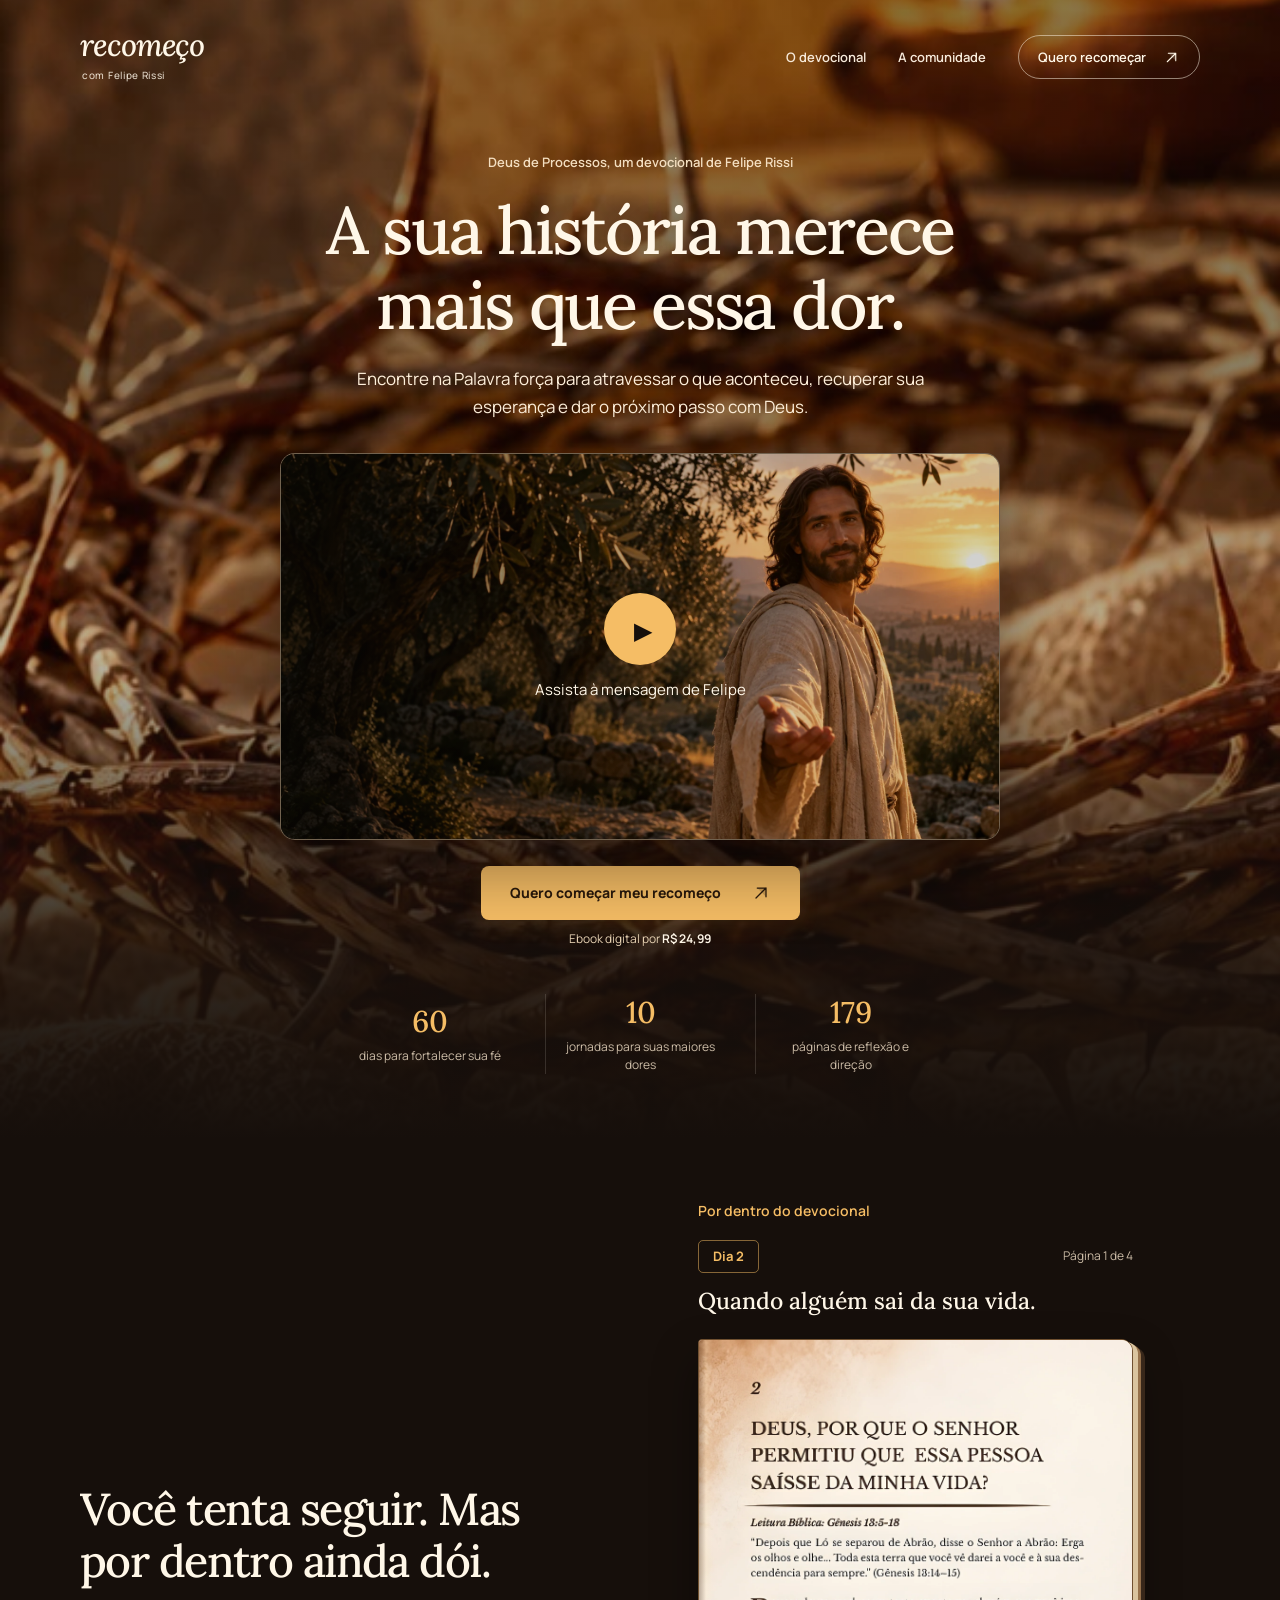
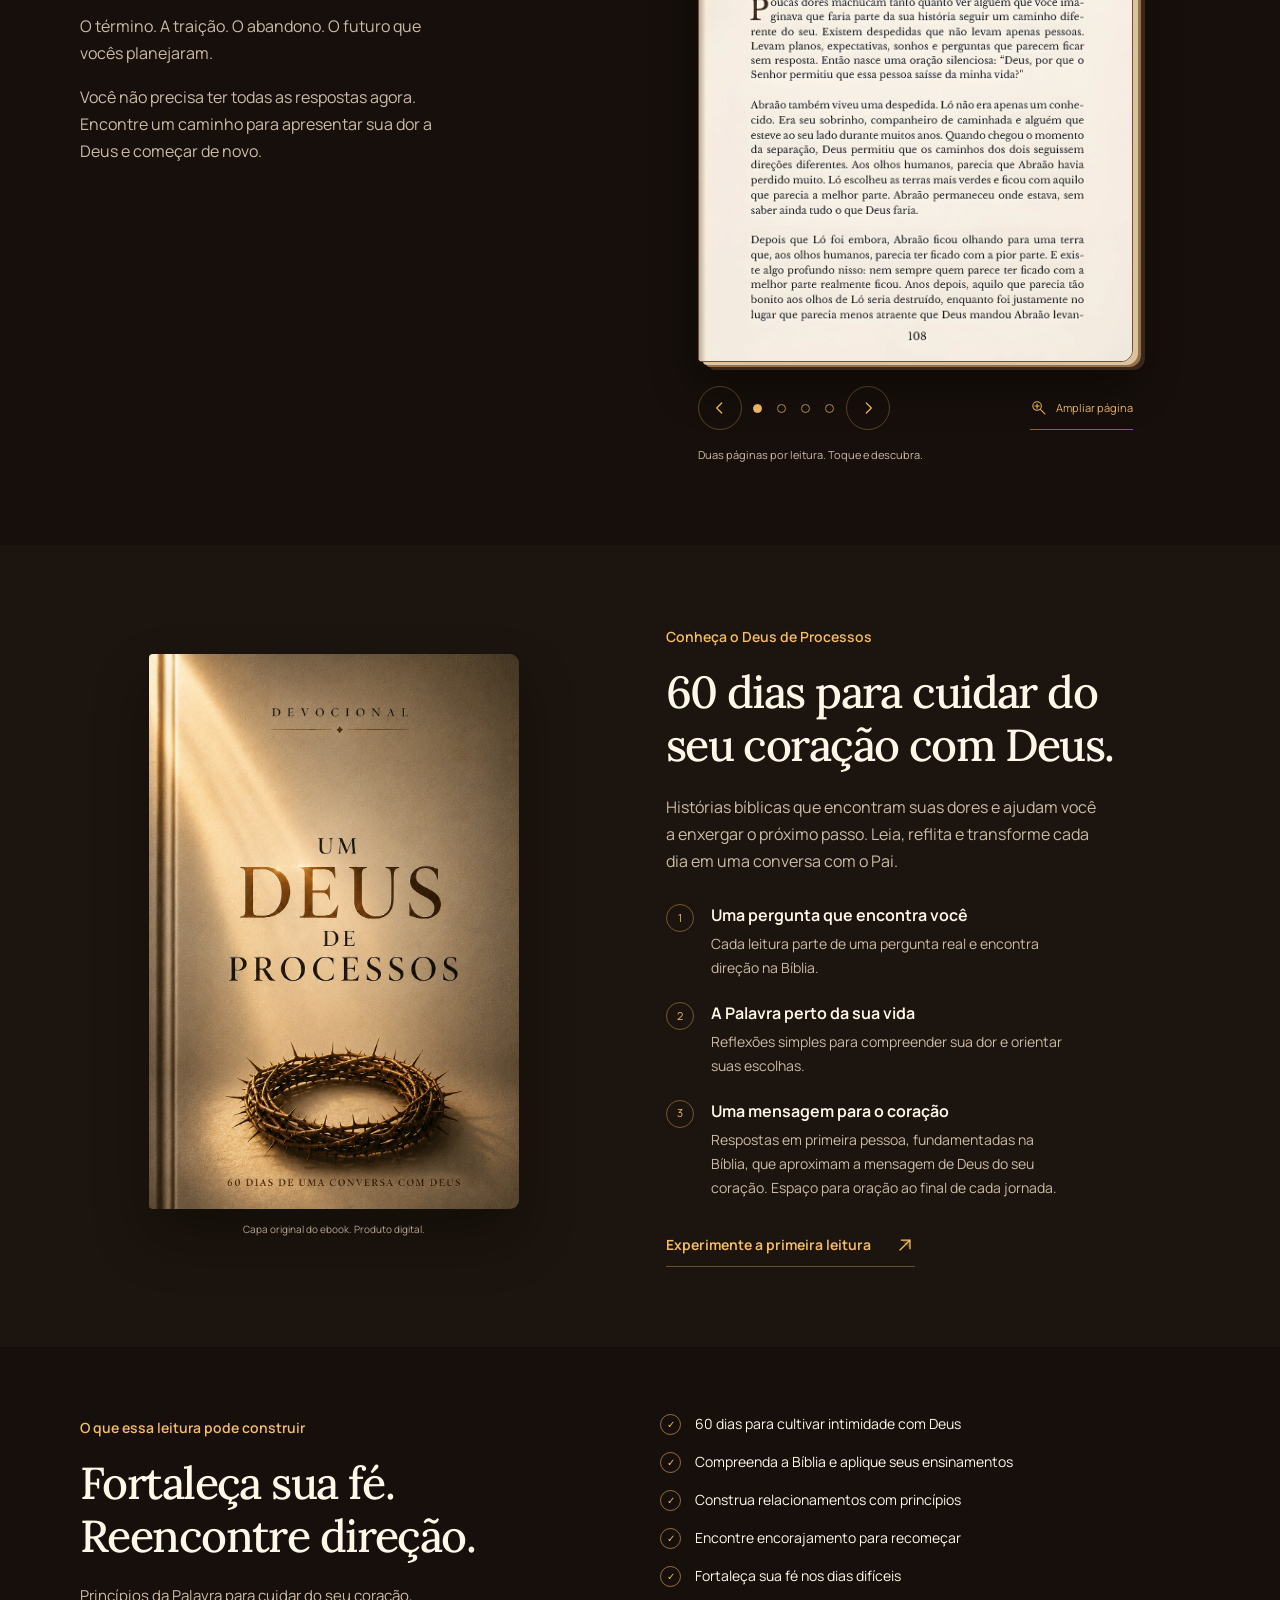
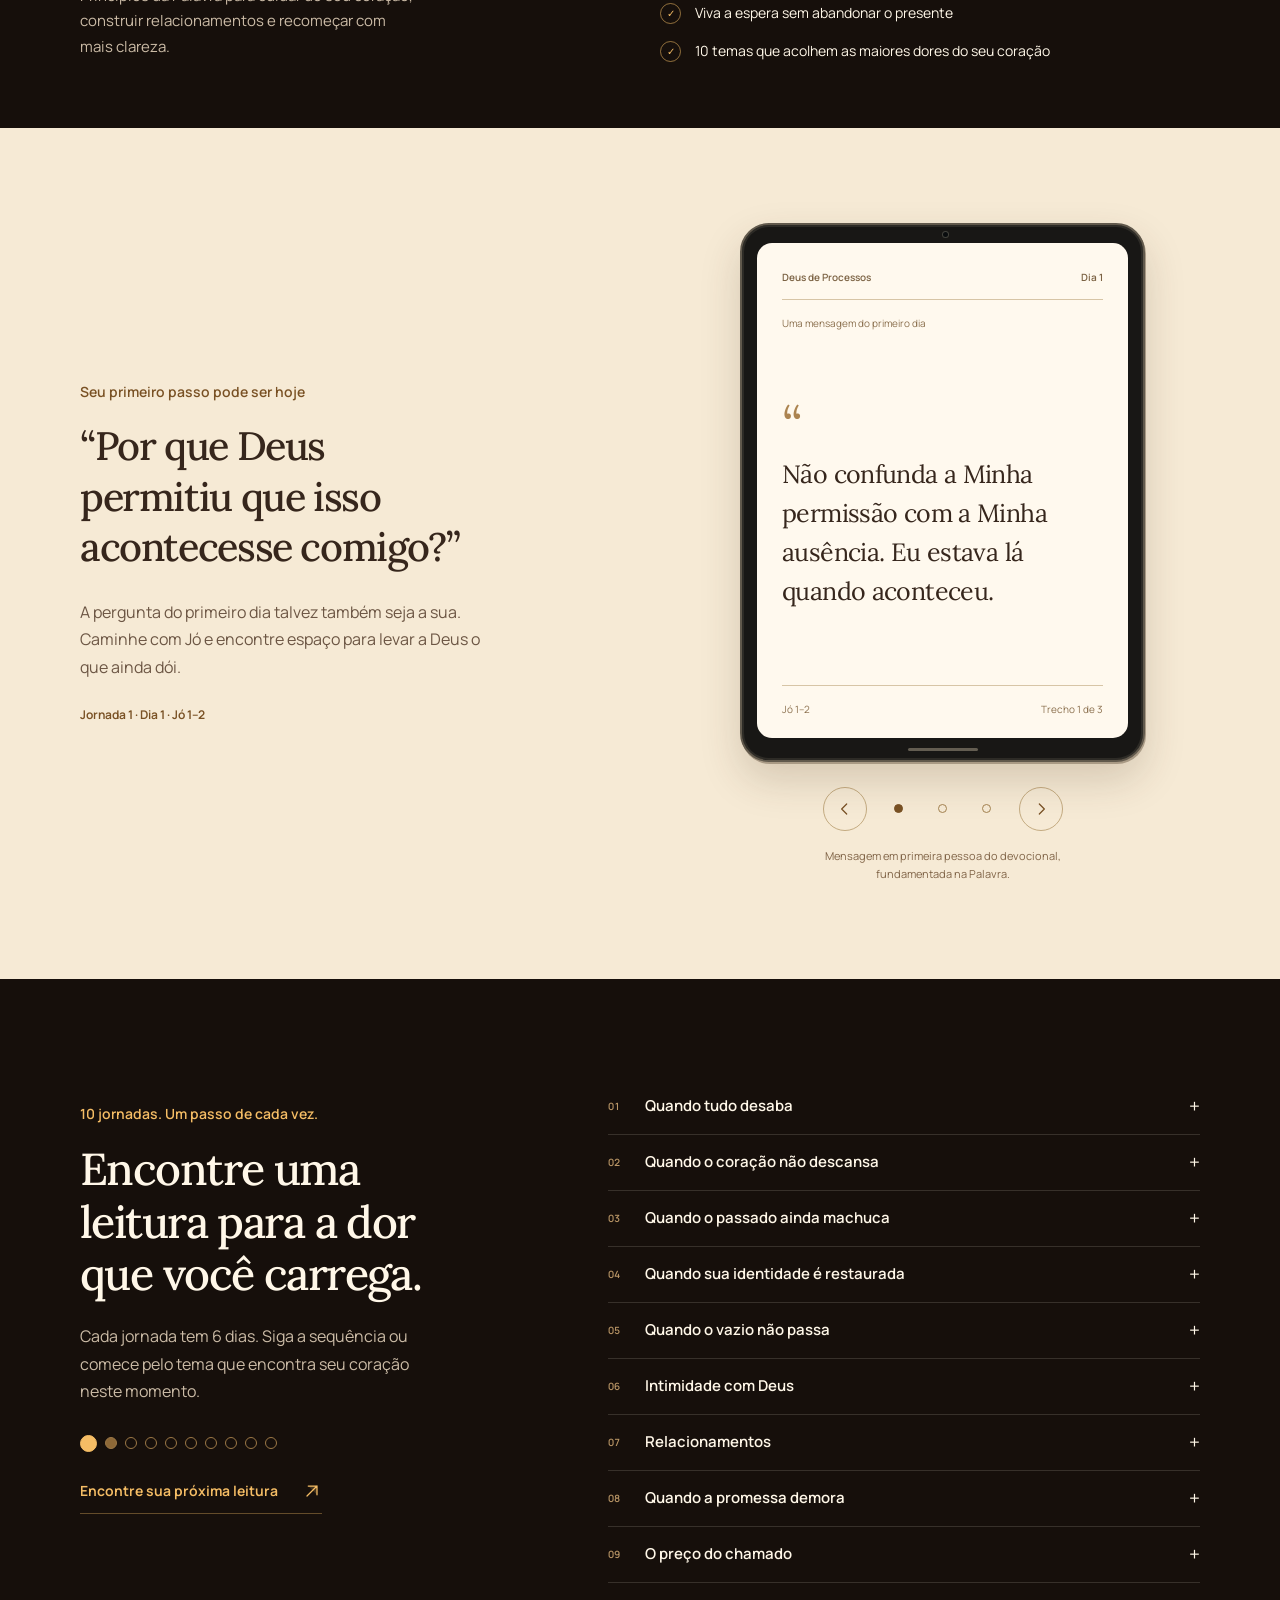
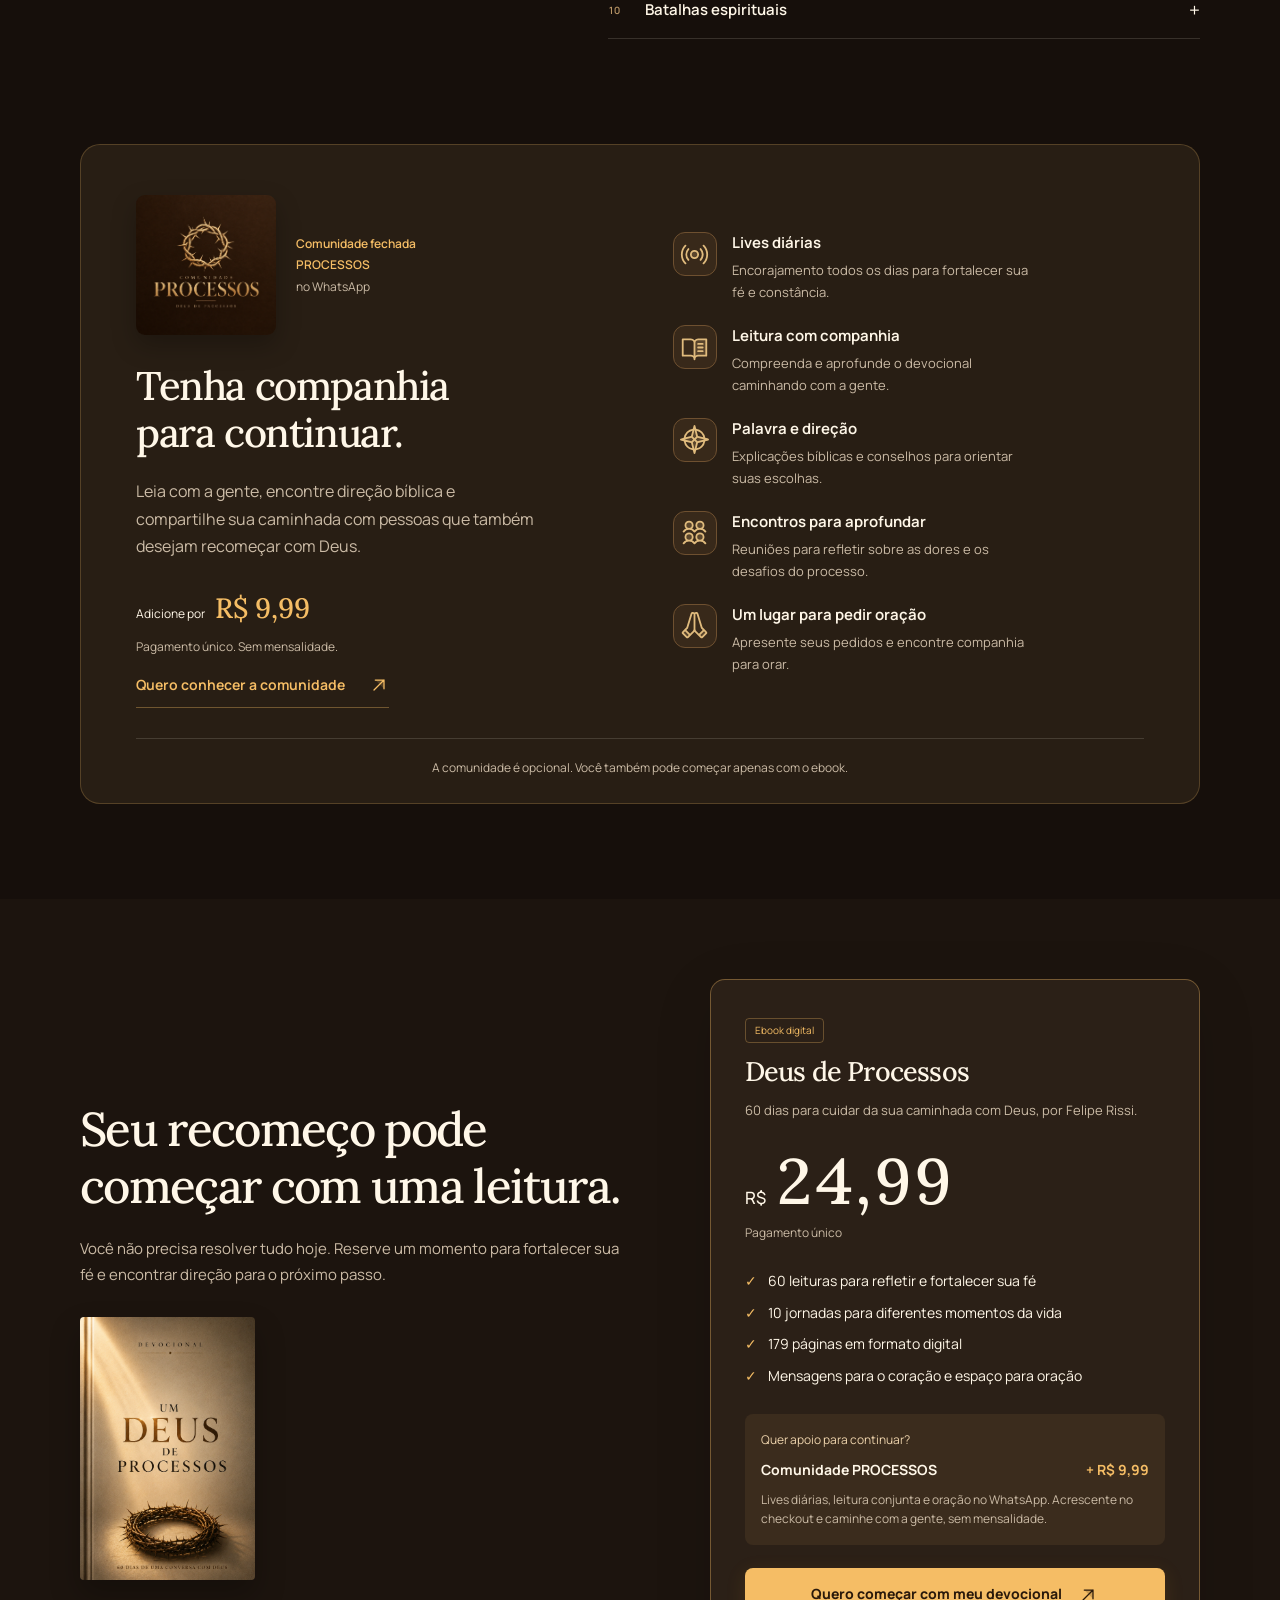
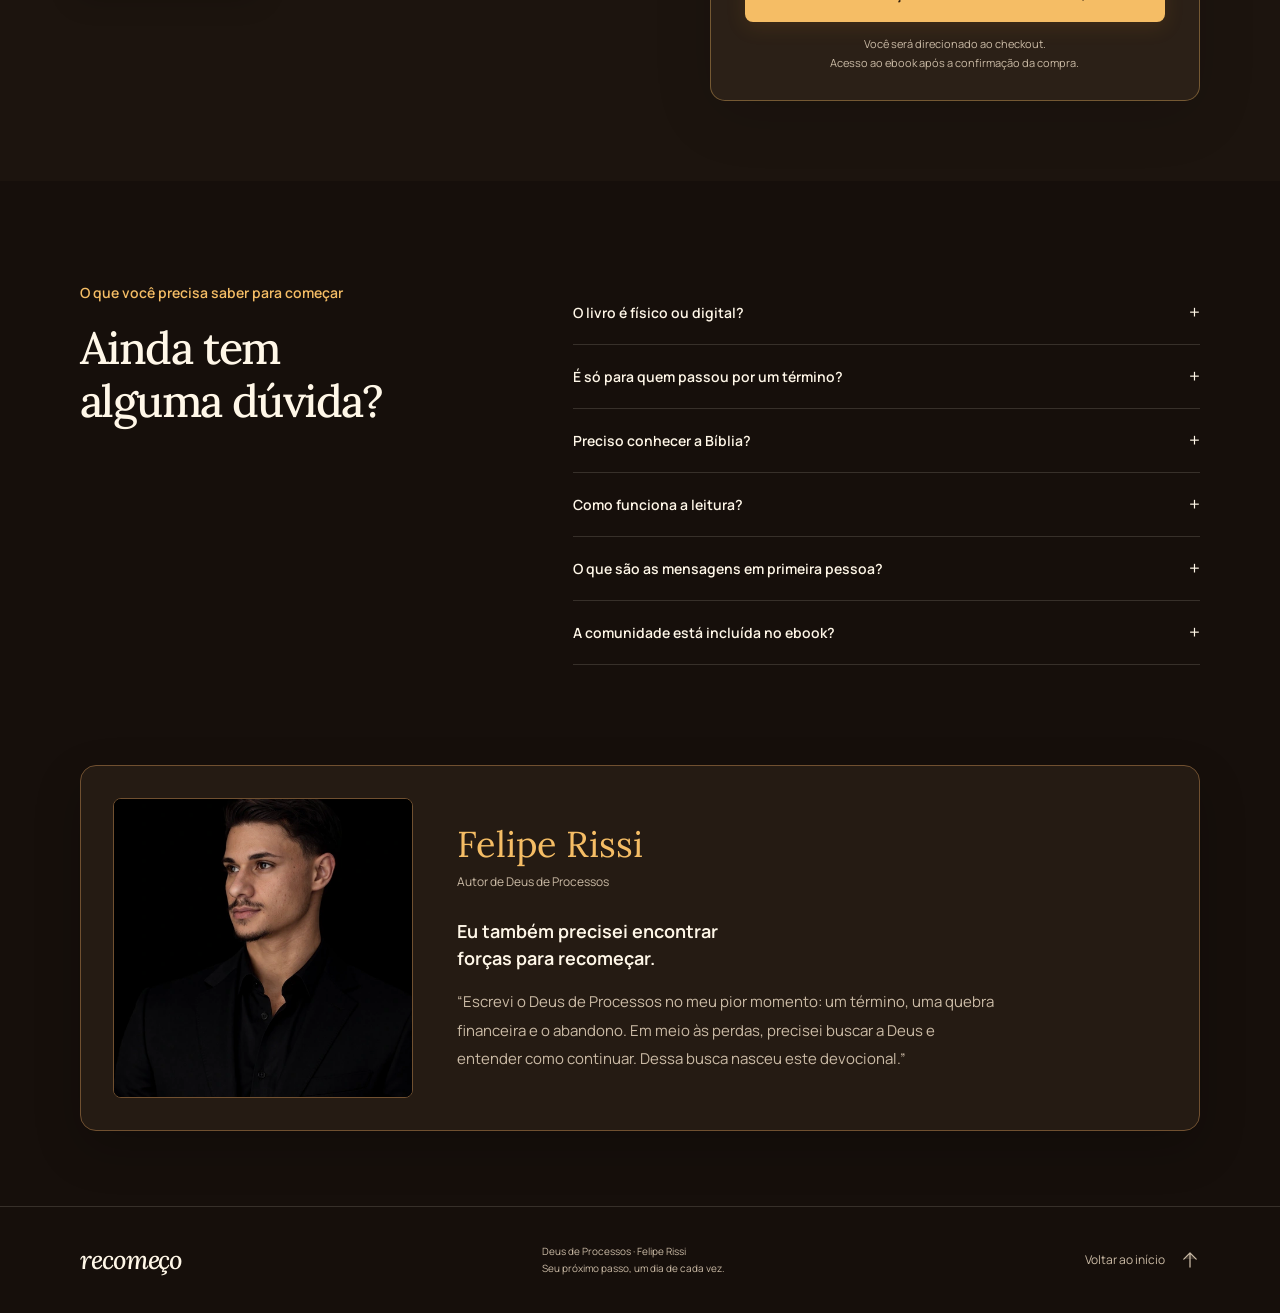
==== commit eda6a9f2: "Substitui setas por icones e destaca Felipe em card de autor" ====
--- a/livro-felipe/index.html
+++ b/livro-felipe/index.html
@@ -33,7 +33,7 @@
       <nav aria-label="Navegação principal">
         <a class="nav-link" href="#devocional">O devocional</a>
         <a class="nav-link" href="#comunidade">A comunidade</a>
-        <a class="header-cta" href="#oferta">Quero recomeçar <span aria-hidden="true">↗</span></a>
+        <a class="header-cta" href="#oferta">Quero recomeçar <svg class="direction-icon" viewBox="0 0 256 256" aria-hidden="true" focusable="false"><path d="M80 64h112v112Z" fill="currentColor" opacity=".2"/><path d="M80 64h112v112M192 64 64 192" fill="none" stroke="currentColor" stroke-width="16" stroke-linecap="round" stroke-linejoin="round"/></svg></a>
       </nav>
     </div>
   </header>
@@ -52,13 +52,13 @@
           <figcaption class="vsl-cover-copy" data-vsl-fallback>
             <span>Mesmo quando tudo desaba,</span>
             <strong>Deus continua perto.</strong>
-            <a class="poster-link" href="#primeiro-dia">Leia o primeiro dia <span aria-hidden="true">↗</span></a>
+            <a class="poster-link" href="#primeiro-dia">Leia o primeiro dia <svg class="direction-icon" viewBox="0 0 256 256" aria-hidden="true" focusable="false"><path d="M80 64h112v112Z" fill="currentColor" opacity=".2"/><path d="M80 64h112v112M192 64 64 192" fill="none" stroke="currentColor" stroke-width="16" stroke-linecap="round" stroke-linejoin="round"/></svg></a>
           </figcaption>
           <button class="vsl-play" type="button" aria-label="Reproduzir a mensagem de Felipe Rissi" hidden><span class="play-symbol" aria-hidden="true">▶</span><span>Assista à mensagem de Felipe</span></button>
           <div class="vsl-player" hidden></div>
         </figure>
         <div class="hero-action">
-          <a class="button button-gold" href="#oferta">Quero começar meu recomeço <span aria-hidden="true">↗</span></a>
+          <a class="button button-gold" href="#oferta">Quero começar meu recomeço <svg class="direction-icon" viewBox="0 0 256 256" aria-hidden="true" focusable="false"><path d="M80 64h112v112Z" fill="currentColor" opacity=".2"/><path d="M80 64h112v112M192 64 64 192" fill="none" stroke="currentColor" stroke-width="16" stroke-linecap="round" stroke-linejoin="round"/></svg></a>
           <p>Ebook digital por <strong>R$&nbsp;24,99</strong></p>
         </div>
         <dl class="hero-facts" aria-label="Dentro do devocional">
@@ -116,7 +116,7 @@
             <li><span class="step-number" aria-hidden="true">2</span><div><h3>A Palavra perto da sua vida</h3><p>Reflexões simples para compreender sua dor e orientar suas escolhas.</p></div></li>
             <li><span class="step-number" aria-hidden="true">3</span><div><h3>Uma mensagem para o coração</h3><p>Respostas em primeira pessoa, fundamentadas na Bíblia, que aproximam a mensagem de Deus do seu coração. Espaço para oração ao final de cada jornada.</p></div></li>
           </ol>
-          <a class="text-link" href="#primeiro-dia">Experimente a primeira leitura <span aria-hidden="true">↗</span></a>
+          <a class="text-link" href="#primeiro-dia">Experimente a primeira leitura <svg class="direction-icon" viewBox="0 0 256 256" aria-hidden="true" focusable="false"><path d="M80 64h112v112Z" fill="currentColor" opacity=".2"/><path d="M80 64h112v112M192 64 64 192" fill="none" stroke="currentColor" stroke-width="16" stroke-linecap="round" stroke-linejoin="round"/></svg></a>
         </div>
       </div>
     </section>
@@ -168,7 +168,7 @@
           <p class="section-kicker">10 jornadas. Um passo de cada vez.</p><h2 id="journey-title">Encontre uma leitura para a dor que você carrega.</h2>
           <p>Cada jornada tem 6 dias. Siga a sequência ou comece pelo tema que encontra seu coração neste momento.</p>
           <div class="journey-trail" aria-hidden="true"><span></span><span></span><span></span><span></span><span></span><span></span><span></span><span></span><span></span><span></span></div>
-          <a class="text-link" href="#oferta">Encontre sua próxima leitura <span aria-hidden="true">↗</span></a>
+          <a class="text-link" href="#oferta">Encontre sua próxima leitura <svg class="direction-icon" viewBox="0 0 256 256" aria-hidden="true" focusable="false"><path d="M80 64h112v112Z" fill="currentColor" opacity=".2"/><path d="M80 64h112v112M192 64 64 192" fill="none" stroke="currentColor" stroke-width="16" stroke-linecap="round" stroke-linejoin="round"/></svg></a>
         </div>
         <div class="journey-list">
           <details><summary><span class="journey-number">01</span><span>Quando tudo desaba</span><span class="expand-symbol" aria-hidden="true">+</span></summary><p>Encontre acolhimento para perguntar: “Por que Deus permitiu isso?” e admitir: “Eu cansei de ser forte, Deus.”</p></details>
@@ -190,7 +190,7 @@
           <div class="community-identity"><img src="assets/logo-comunidade.webp" alt="Logo oficial da Comunidade Processos, com coroa de espinhos dourada" width="1254" height="1254" loading="lazy"><p class="section-kicker">Comunidade fechada PROCESSOS<span>no WhatsApp</span></p></div><h2 id="community-title">Tenha companhia para continuar.</h2>
           <p>Leia com a gente, encontre direção bíblica e compartilhe sua caminhada com pessoas que também desejam recomeçar com Deus.</p>
           <div class="community-price"><span>Adicione por</span><strong>R$&nbsp;9,99</strong><span>Pagamento único. Sem mensalidade.</span></div>
-          <a class="text-link" href="#oferta">Quero conhecer a comunidade <span aria-hidden="true">↗</span></a>
+          <a class="text-link" href="#oferta">Quero conhecer a comunidade <svg class="direction-icon" viewBox="0 0 256 256" aria-hidden="true" focusable="false"><path d="M80 64h112v112Z" fill="currentColor" opacity=".2"/><path d="M80 64h112v112M192 64 64 192" fill="none" stroke="currentColor" stroke-width="16" stroke-linecap="round" stroke-linejoin="round"/></svg></a>
         </div>
         <ul class="community-benefits">
           <li><span class="benefit-icon" aria-hidden="true"><img src="assets/icons/broadcast.svg" alt="" width="32" height="32" loading="lazy"></span><div><h3>Lives diárias</h3><p>Encorajamento todos os dias para fortalecer sua fé e constância.</p></div></li>
@@ -213,7 +213,7 @@
           <p class="offer-price"><span>R$</span>24,99</p><p class="payment-note">Pagamento único</p>
           <ul class="offer-includes"><li><span aria-hidden="true">✓</span>60 leituras para refletir e fortalecer sua fé</li><li><span aria-hidden="true">✓</span>10 jornadas para diferentes momentos da vida</li><li><span aria-hidden="true">✓</span>179 páginas em formato digital</li><li><span aria-hidden="true">✓</span>Mensagens para o coração e espaço para oração</li></ul>
           <div class="optional-community"><span class="optional-label">Quer apoio para continuar?</span><div><strong>Comunidade PROCESSOS</strong><span>+ R$&nbsp;9,99</span></div><p>Lives diárias, leitura conjunta e oração no WhatsApp. Acrescente no checkout e caminhe com a gente, sem mensalidade.</p></div>
-          <a class="button button-gold checkout-link" href="https://app.ephra.io/checkout/v2/izv1zkf">Quero começar com meu devocional <span aria-hidden="true">↗</span></a>
+          <a class="button button-gold checkout-link" href="https://app.ephra.io/checkout/v2/izv1zkf">Quero começar com meu devocional <svg class="direction-icon" viewBox="0 0 256 256" aria-hidden="true" focusable="false"><path d="M80 64h112v112Z" fill="currentColor" opacity=".2"/><path d="M80 64h112v112M192 64 64 192" fill="none" stroke="currentColor" stroke-width="16" stroke-linecap="round" stroke-linejoin="round"/></svg></a>
           <p class="checkout-note">Você será direcionado ao checkout.<br>Acesso ao ebook após a confirmação da compra.</p>
         </div>
       </div>
@@ -232,14 +232,14 @@
       </div>
     </section>
     <section class="author-note" aria-labelledby="author-title">
-      <div class="container author-inner"><div class="author-photo"><img class="author-avatar" src="assets/felipe-rissi-perfil.webp" alt="Felipe Rissi, autor do devocional" width="512" height="680" loading="lazy"></div><div><h2 id="author-title">Eu também precisei encontrar forças para recomeçar.</h2><p>“Escrevi o Deus de Processos no meu pior momento: um término, uma quebra financeira e o abandono. Em meio às perdas, precisei buscar a Deus e entender como continuar. Dessa busca nasceu este devocional.”</p><span>Felipe Rissi, autor do devocional</span></div></div>
+      <div class="container author-inner"><div class="author-photo"><img class="author-avatar" src="assets/felipe-rissi-perfil.webp" alt="Felipe Rissi, autor do devocional" width="512" height="680" loading="lazy"></div><div class="author-copy"><p class="author-name">Felipe Rissi</p><p class="author-role">Autor de Deus de Processos</p><h2 id="author-title">Eu também precisei encontrar forças para recomeçar.</h2><p>“Escrevi o Deus de Processos no meu pior momento: um término, uma quebra financeira e o abandono. Em meio às perdas, precisei buscar a Deus e entender como continuar. Dessa busca nasceu este devocional.”</p></div></div>
     </section>
   </main>
   <dialog class="page-viewer" id="page-viewer" aria-labelledby="page-viewer-title">
     <div class="viewer-toolbar"><h2 id="page-viewer-title">Página do devocional</h2><button class="viewer-close" type="button" aria-label="Fechar página ampliada"><span aria-hidden="true">×</span></button></div>
     <div class="viewer-body" tabindex="0" aria-label="Página do livro, área de leitura"><img class="viewer-image" alt="" width="1824" height="2616"></div>
-    <div class="viewer-controls"><button type="button" data-viewer-prev aria-label="Página anterior"><span aria-hidden="true">←</span></button><span class="viewer-counter" aria-live="polite"></span><button type="button" data-viewer-zoom aria-pressed="false">Aproximar</button><button type="button" data-viewer-next aria-label="Próxima página"><span aria-hidden="true">→</span></button></div>
+    <div class="viewer-controls"><button type="button" data-viewer-prev aria-label="Página anterior"><svg class="direction-icon" viewBox="0 0 256 256" aria-hidden="true" focusable="false"><g transform="rotate(225 128 128)"><path d="M80 64h112v112Z" fill="currentColor" opacity=".2"/><path d="M80 64h112v112M192 64 64 192" fill="none" stroke="currentColor" stroke-width="16" stroke-linecap="round" stroke-linejoin="round"/></g></svg></button><span class="viewer-counter" aria-live="polite"></span><button type="button" data-viewer-zoom aria-pressed="false">Aproximar</button><button type="button" data-viewer-next aria-label="Próxima página"><svg class="direction-icon" viewBox="0 0 256 256" aria-hidden="true" focusable="false"><g transform="rotate(45 128 128)"><path d="M80 64h112v112Z" fill="currentColor" opacity=".2"/><path d="M80 64h112v112M192 64 64 192" fill="none" stroke="currentColor" stroke-width="16" stroke-linecap="round" stroke-linejoin="round"/></g></svg></button></div>
   </dialog>
-  <footer class="site-footer"><div class="container footer-inner"><a class="wordmark" href="#inicio" aria-label="Recomeço, voltar ao início">recomeço</a><p>Deus de Processos · Felipe Rissi<br>Seu próximo passo, um dia de cada vez.</p><a class="footer-back" href="#inicio">Voltar ao início <span aria-hidden="true">↑</span></a></div></footer>
+  <footer class="site-footer"><div class="container footer-inner"><a class="wordmark" href="#inicio" aria-label="Recomeço, voltar ao início">recomeço</a><p>Deus de Processos · Felipe Rissi<br>Seu próximo passo, um dia de cada vez.</p><a class="footer-back" href="#inicio">Voltar ao início <svg class="direction-icon" viewBox="0 0 256 256" aria-hidden="true" focusable="false"><g transform="rotate(315 128 128)"><path d="M80 64h112v112Z" fill="currentColor" opacity=".2"/><path d="M80 64h112v112M192 64 64 192" fill="none" stroke="currentColor" stroke-width="16" stroke-linecap="round" stroke-linejoin="round"/></g></svg></a></div></footer>
 </body>
 </html>
--- a/livro-felipe/editorial.css
+++ b/livro-felipe/editorial.css
@@ -58,11 +58,18 @@
 .ipad-caption{font-size:11px;line-height:1.7;text-align:center;color:#806447;max-width:none;margin-top:16px}
 .community-benefits .benefit-icon{width:44px;height:44px;border:1px solid #6e5030;border-radius:12px;background:#38291a;flex-shrink:0}
 .community-benefits .benefit-icon img{width:29px;height:29px}
-.author-inner{align-items:center}
-.author-avatar{flex-shrink:0;width:82px;height:82px;object-fit:cover;object-position:50% 16%;border-radius:50%;border:1px solid #8e683b;background:#000}
-.author-photo{width:82px;height:82px;flex-shrink:0;overflow:hidden;border:1px solid #8e683b;border-radius:50%;background:#000}
-.author-photo .author-avatar{width:100%;height:100%;border:0;border-radius:0;transform:scale(1.5);transform-origin:50% 22%}
+.direction-icon{display:block;width:20px;height:20px;flex-shrink:0}
+.header-cta .direction-icon,.poster-link .direction-icon{width:17px;height:17px}
+.viewer-controls .direction-icon{width:22px;height:22px}
+.author-inner{display:grid;grid-template-columns:300px minmax(0,1fr);gap:44px;align-items:center;padding:32px;border:1px solid #705030;border-radius:16px;background:#251b13;box-shadow:0 18px 48px rgba(0,0,0,.2)}
+.author-photo{width:100%;aspect-ratio:1;overflow:hidden;border:1px solid #705030;border-radius:8px;background:#000}
+.author-photo .author-avatar{width:100%;height:100%;object-fit:cover;object-position:center 20%}
+.author-inner .author-name{font-family:var(--display);font-size:36px;line-height:1.2;color:var(--gold);margin-bottom:6px}
+.author-inner .author-role{font-size:12px;color:var(--muted);margin-bottom:26px}
+.author-inner h2{font-size:18px;line-height:1.5;margin-bottom:16px;max-width:38ch}
+.author-inner .author-copy>p:last-child{font-size:15px;line-height:1.9;max-width:60ch}
 @media(max-width:1000px){
+  .author-inner{grid-template-columns:240px minmax(0,1fr);gap:28px;padding:26px}.author-inner .author-name{font-size:30px}
   .recognition-grid{gap:45px}.book-topic{font-size:20px;min-height:56px}.book-footer{flex-wrap:wrap;gap:6px 14px}.book-carousel{width:min(100%,390px)}
   .ipad-frame{padding:16px 12px 20px}.ipad-screen{padding:22px 19px 17px;min-height:455px}.ipad-text-slide p{font-size:23px}
 }
@@ -80,7 +87,7 @@
   .ipad-text-slide p{font-size:22px;line-height:1.5}.ipad-text-stage{min-height:0;padding-block:10px}.ipad-reading-header,.ipad-reading-footer{font-size:9px}
   .ipad-quote{font-size:40px;margin-bottom:10px}
   .ipad-controls{margin-top:23px}.ipad-caption{font-size:10px}
-  .author-inner{align-items:flex-start;gap:18px}.author-avatar,.author-photo{width:65px;height:65px}
+  .author-inner{grid-template-columns:1fr;gap:26px;padding:24px}.author-photo{width:min(100%,300px);justify-self:center}.author-inner .author-name{font-size:32px}.author-inner .author-role{margin-bottom:22px}.author-inner h2{font-size:17px}.author-inner .author-copy>p:last-child{font-size:14px}
 }
-@media(max-width:360px){.book-footer{flex-wrap:wrap;justify-content:center}.book-enlarge{font-size:11px}.book-topic{font-size:21px}.ipad-screen{padding:16px 14px 12px;min-height:0}.ipad-text-slide p{font-size:18.5px;line-height:1.48}.ipad-reading-header{font-size:8px;padding-bottom:9px}.ipad-reading-label{margin-top:8px}.ipad-reading-footer{padding-top:10px}.ipad-text-stage{padding-block:8px}.ipad-quote{font-size:36px;margin-bottom:8px}.author-avatar,.author-photo{width:56px;height:56px}.author-inner{gap:14px}}
+@media(max-width:360px){.book-footer{flex-wrap:wrap;justify-content:center}.book-enlarge{font-size:11px}.book-topic{font-size:21px}.ipad-screen{padding:16px 14px 12px;min-height:0}.ipad-text-slide p{font-size:18.5px;line-height:1.48}.ipad-reading-header{font-size:8px;padding-bottom:9px}.ipad-reading-label{margin-top:8px}.ipad-reading-footer{padding-top:10px}.ipad-text-stage{padding-block:8px}.ipad-quote{font-size:36px;margin-bottom:8px}.author-inner{padding:20px}}
 @media(prefers-reduced-motion:reduce){.turning-sheet{display:none}.ipad-text-slide{will-change:auto}}
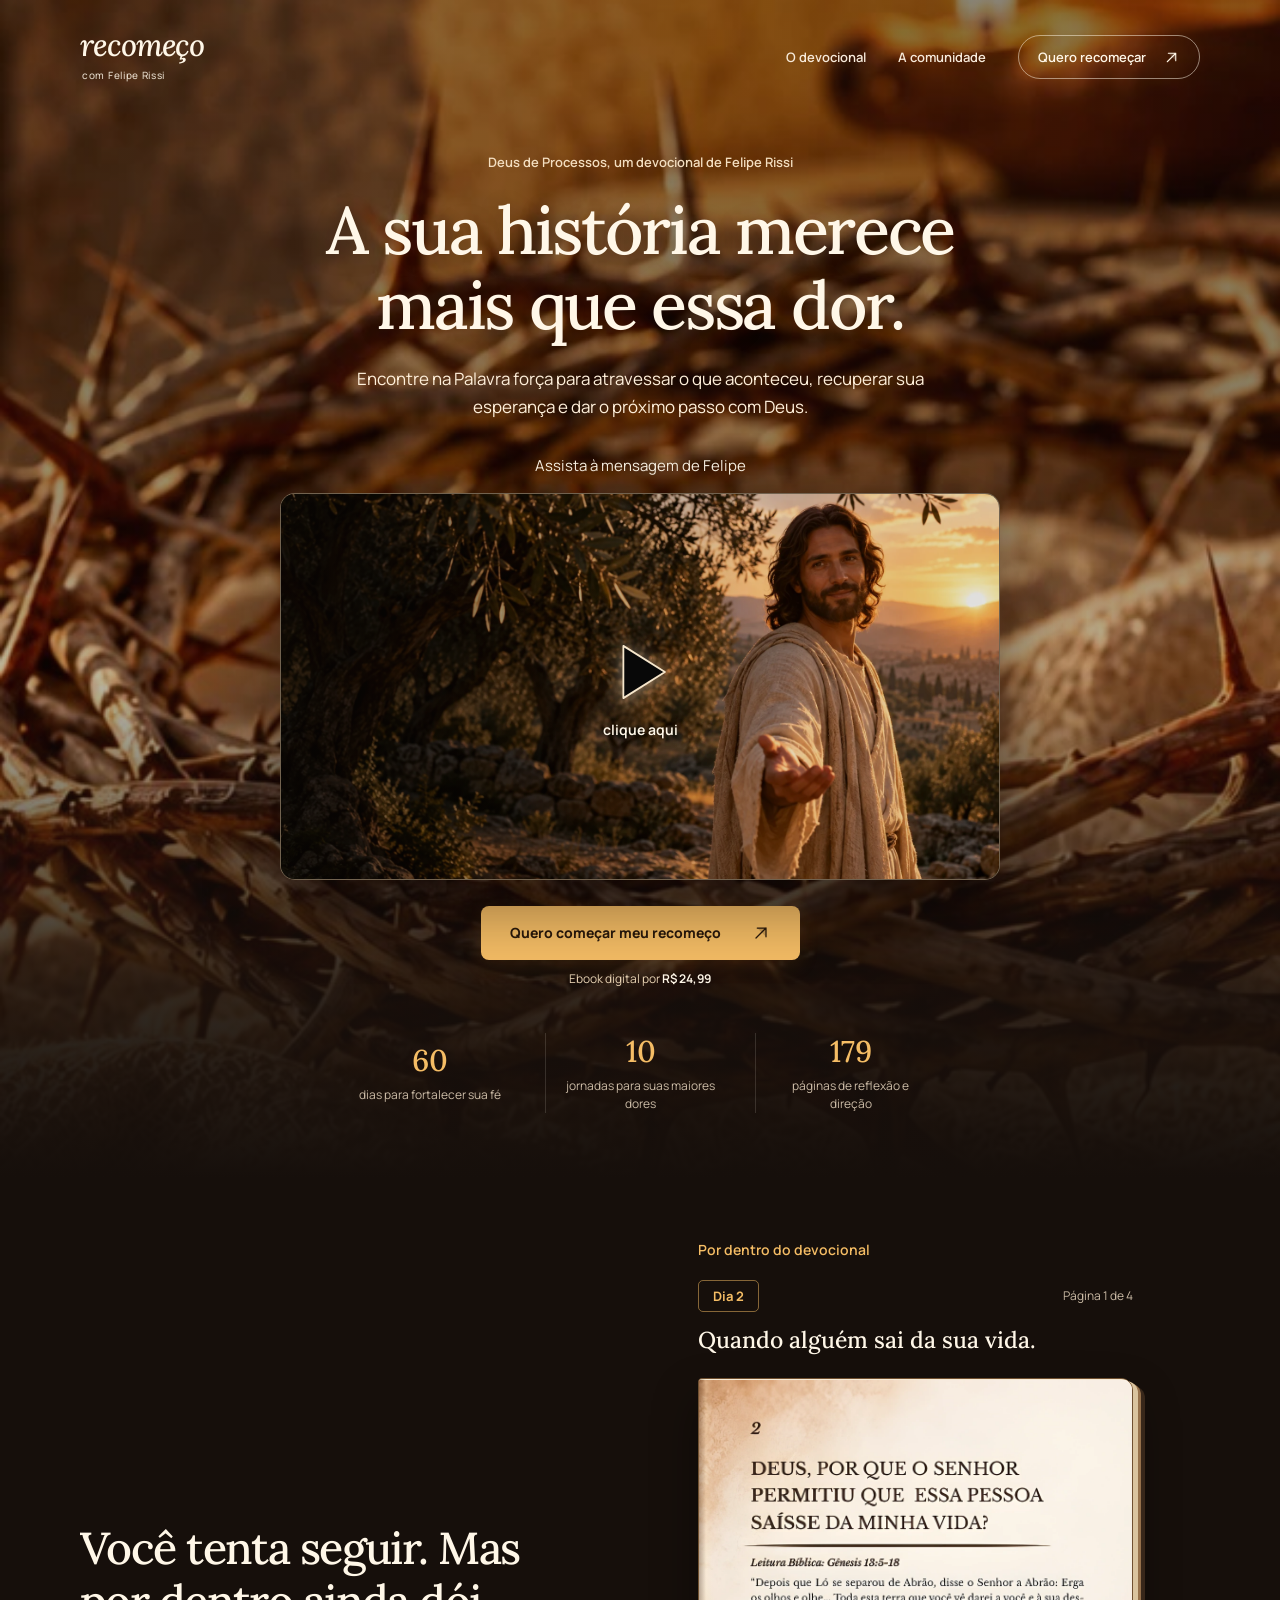
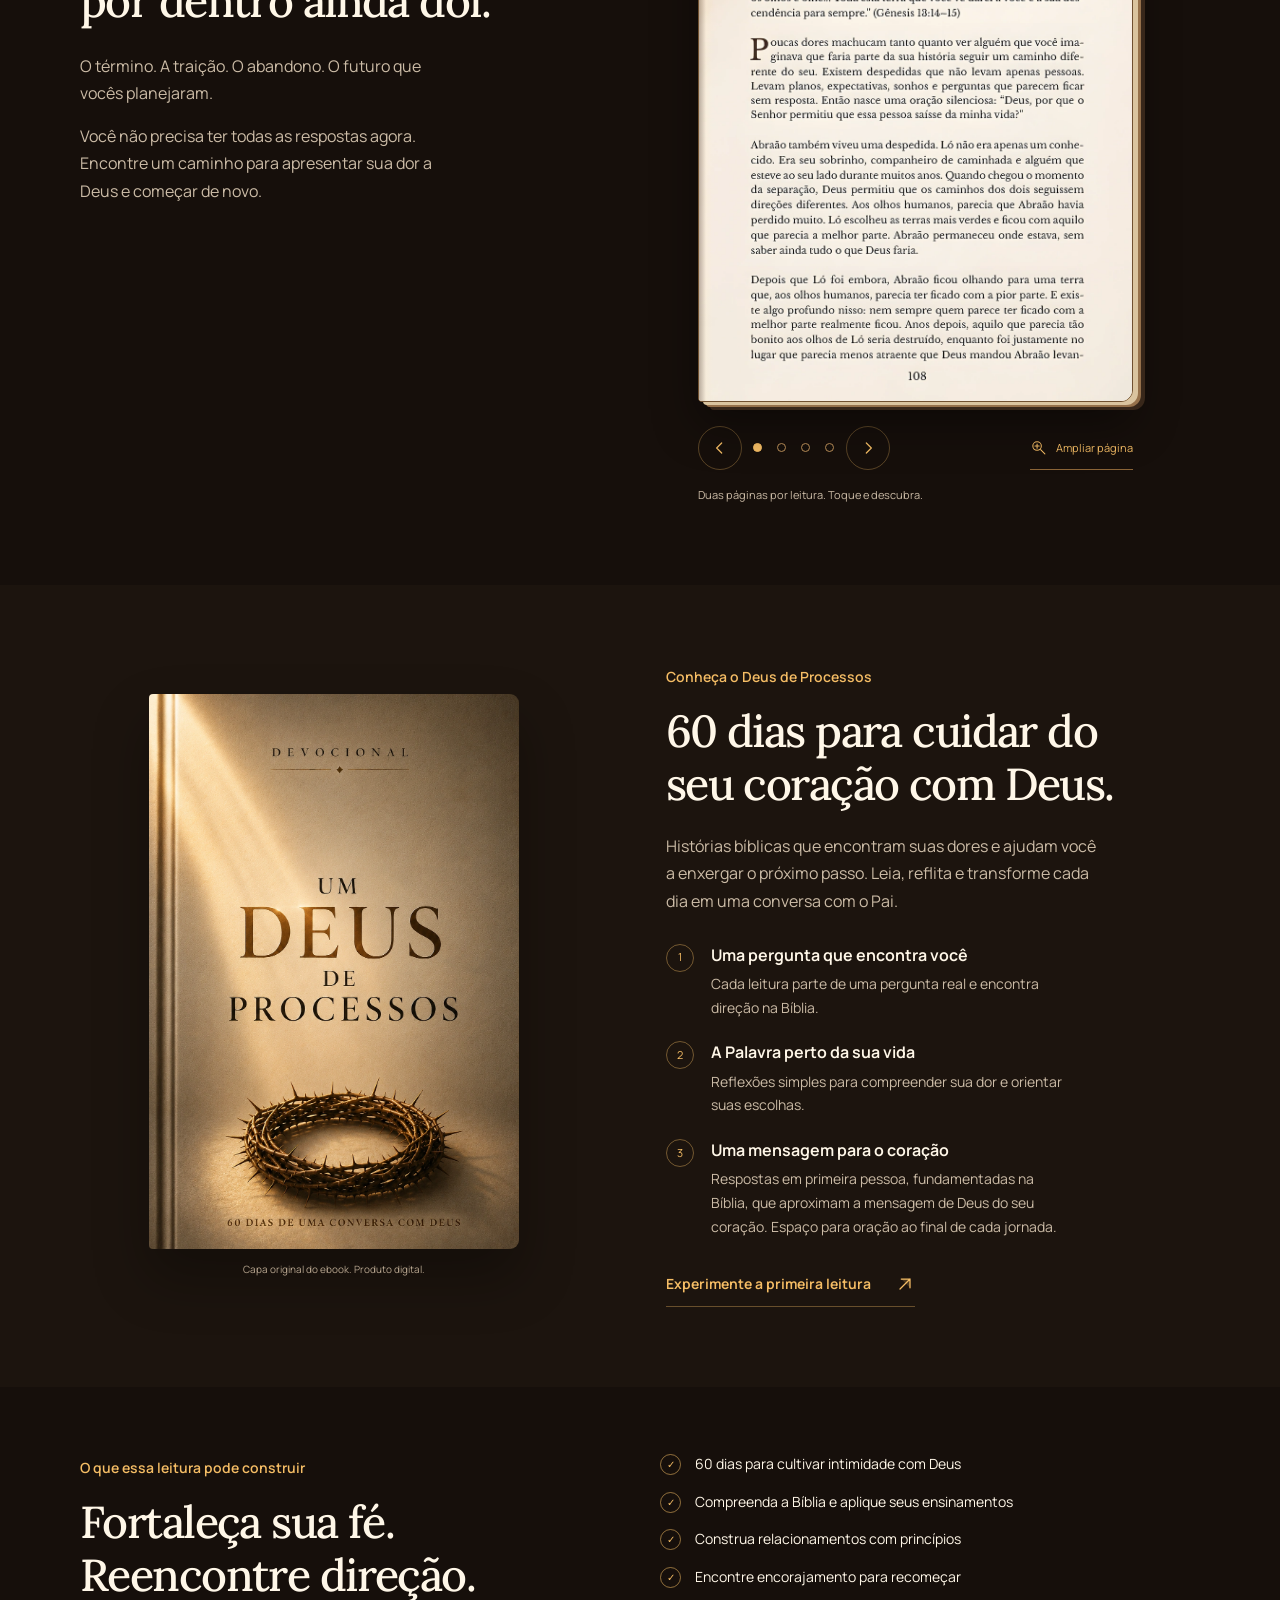
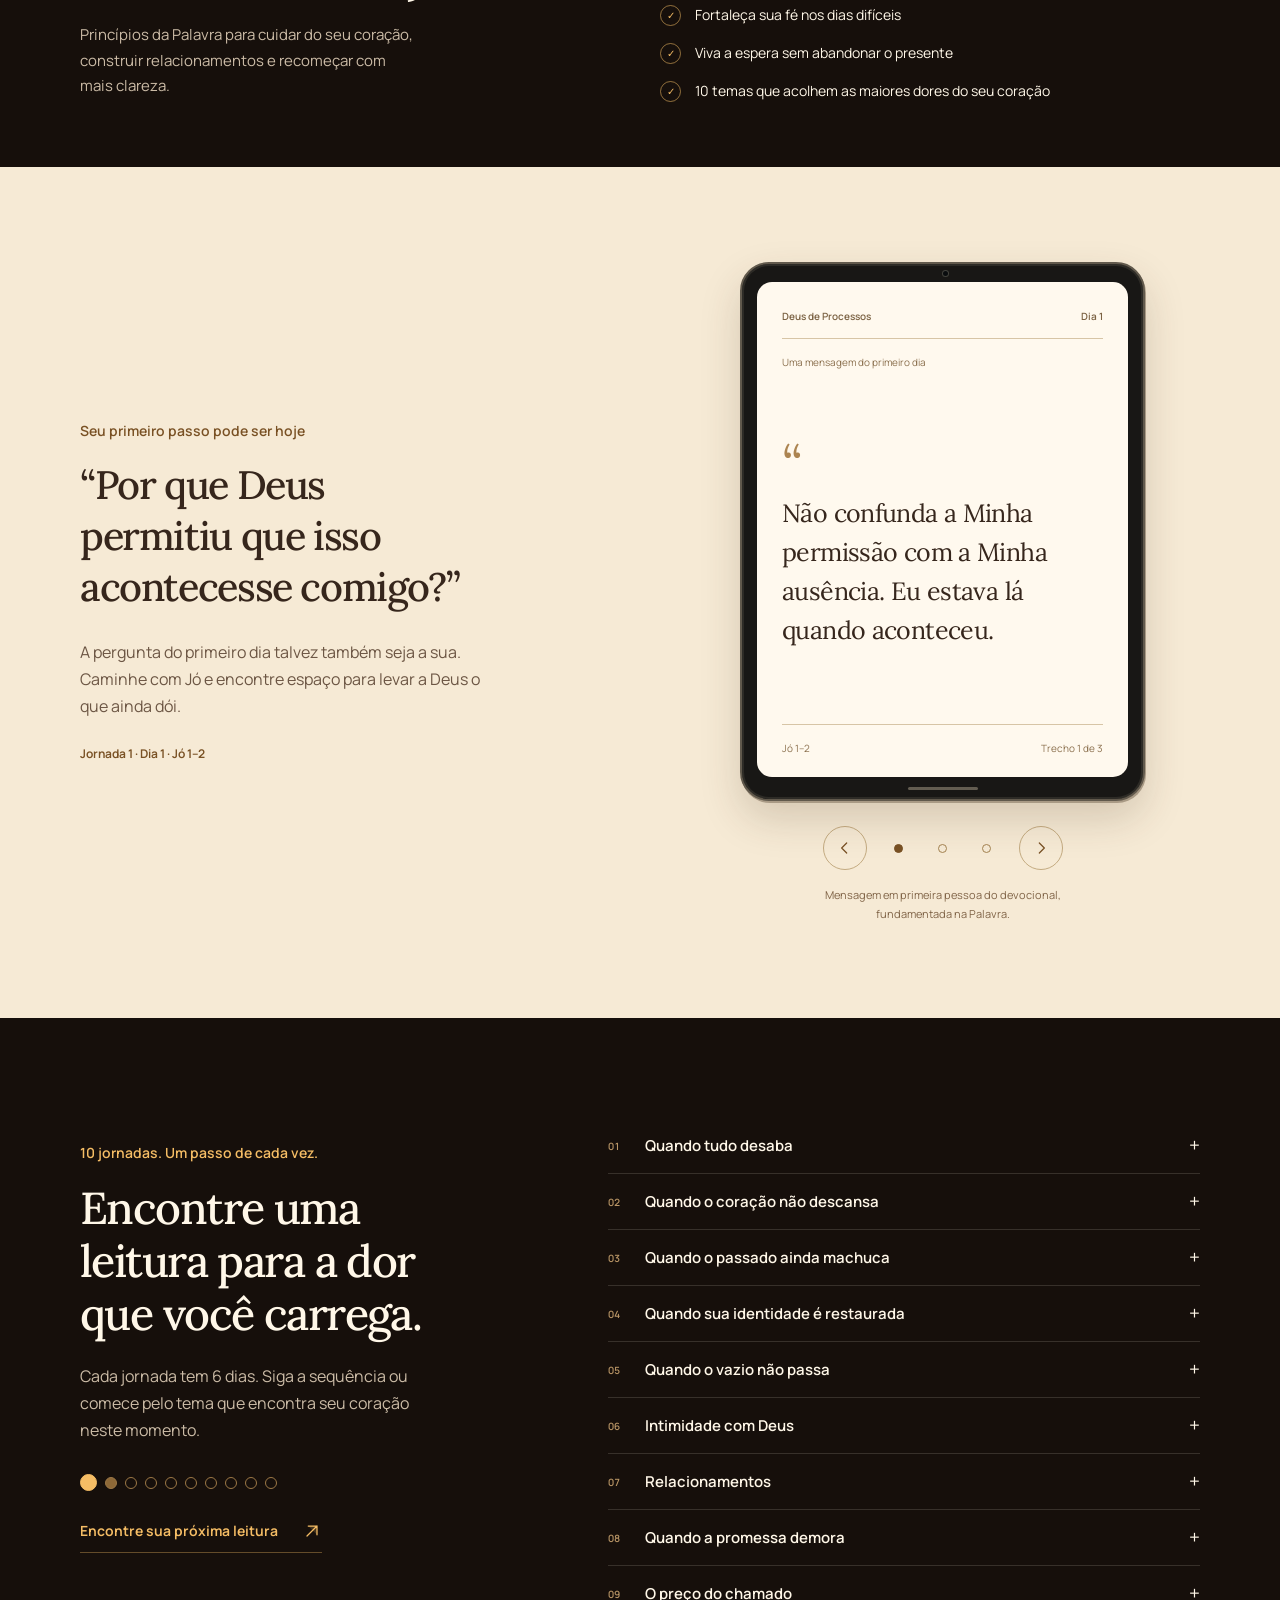
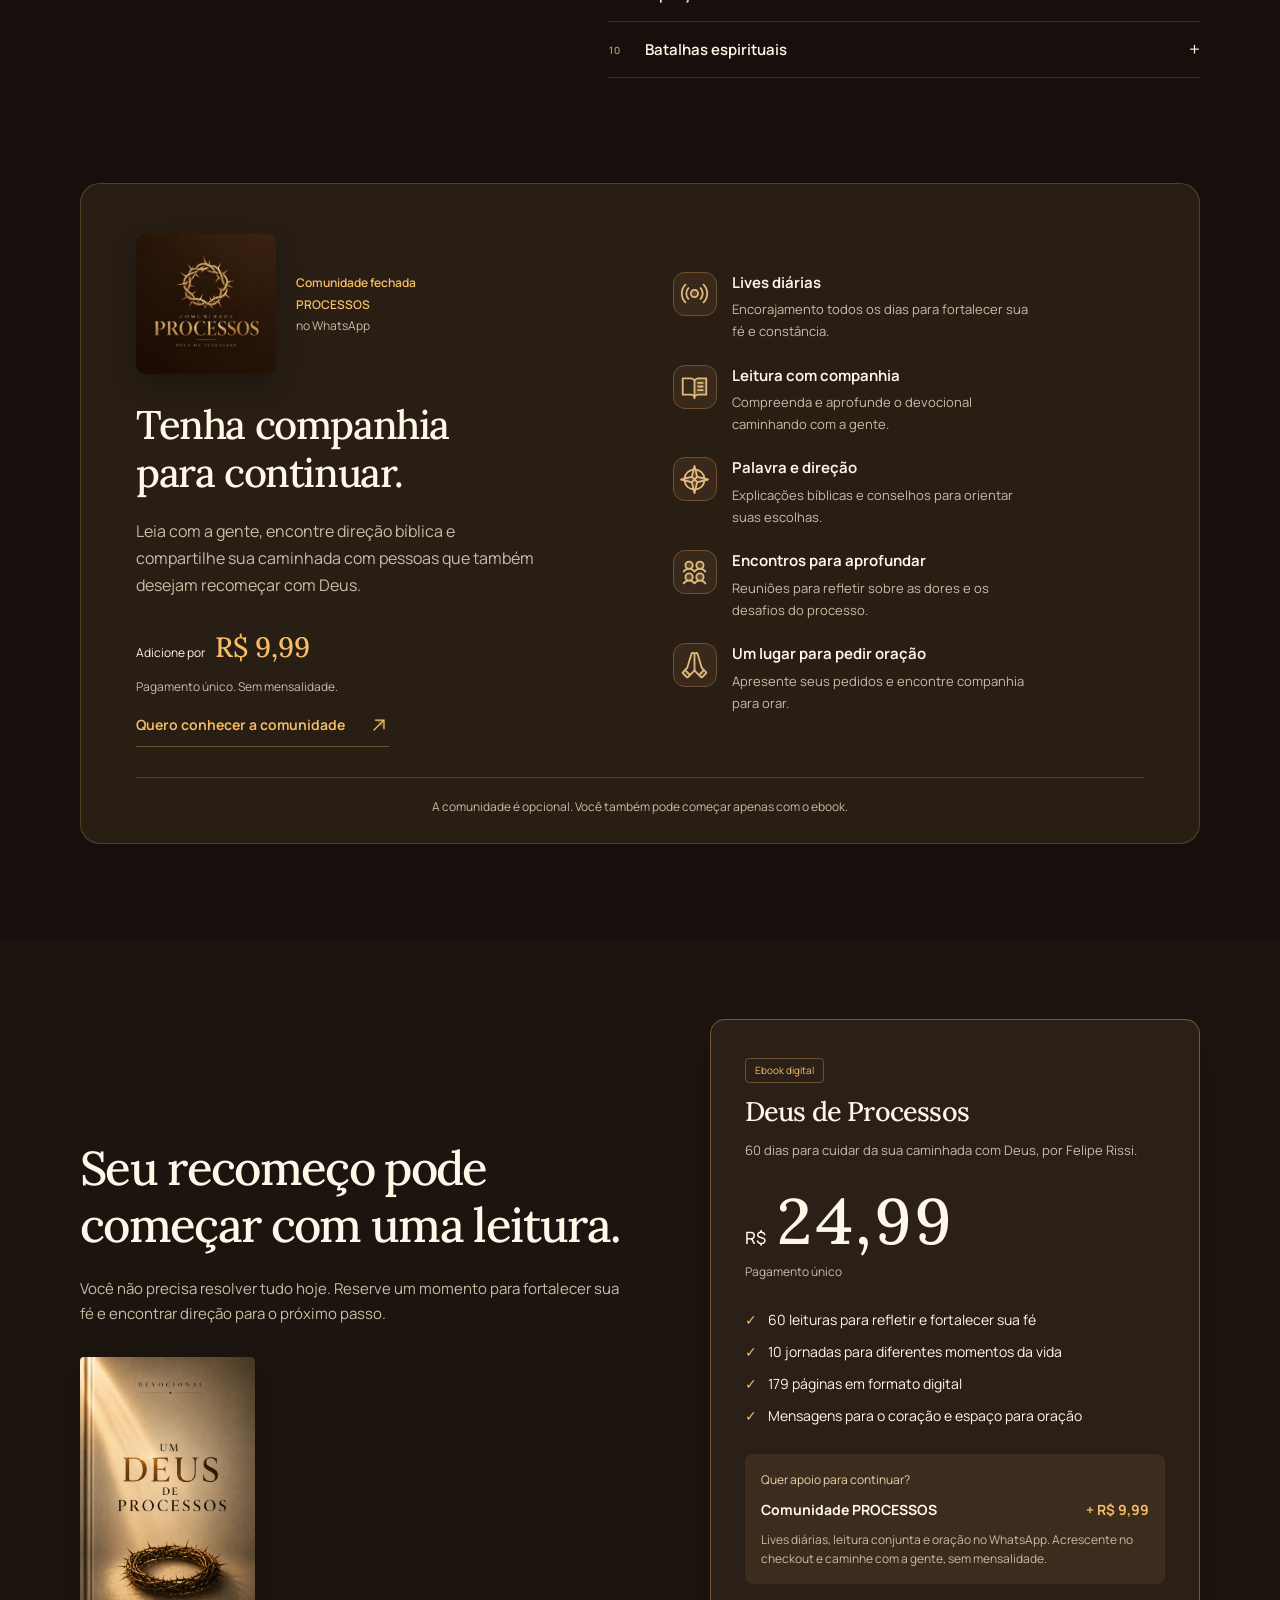
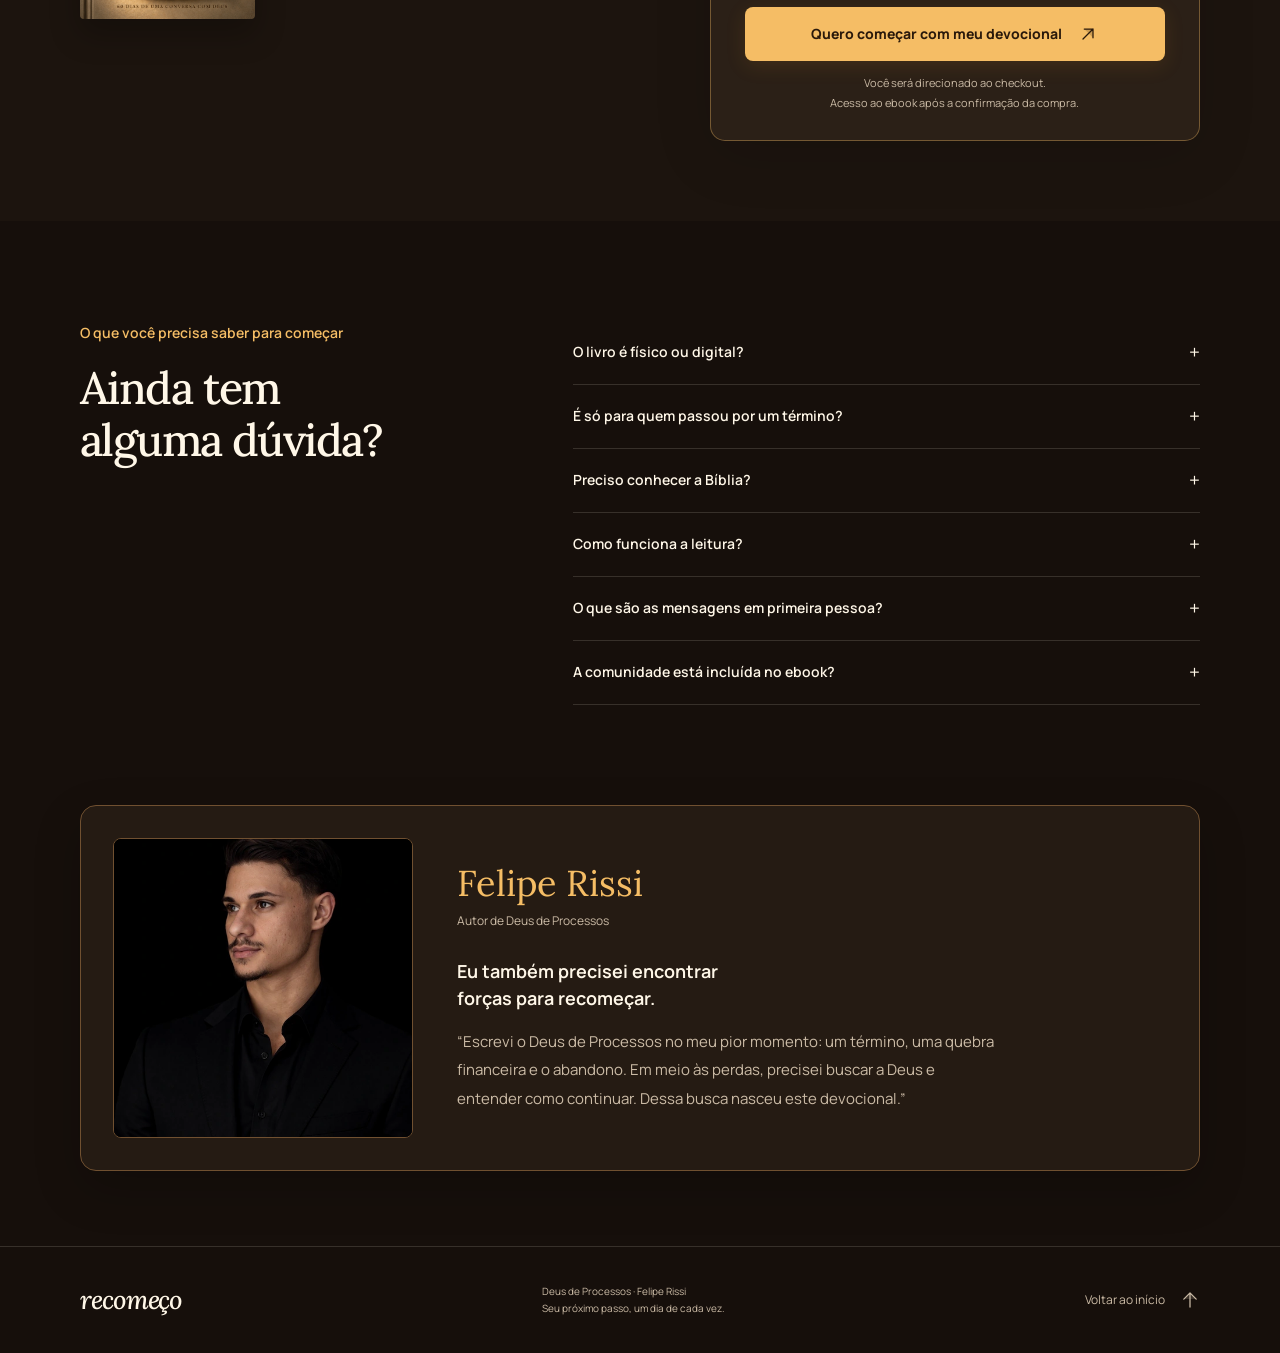
==== commit c7adc801: "Refina hero e adiciona controles proprios de VSL" ====
--- a/livro-felipe/index.html
+++ b/livro-felipe/index.html
@@ -47,6 +47,7 @@
         <p class="hero-intro">Deus de Processos, um devocional de Felipe Rissi</p>
         <h1 id="hero-title">A sua história merece<br>mais que essa dor.</h1>
         <p class="hero-description">Encontre na Palavra força para atravessar o que aconteceu, recuperar sua esperança e dar o próximo passo com Deus.</p>
+        <p class="vsl-intro">Assista à mensagem de Felipe</p>
         <figure class="vsl-frame" id="vsl" aria-label="Uma jornada de recomeço com Deus">
           <img class="vsl-poster" src="assets/recomeco-jesus.webp" alt="Representação artística de Jesus estendendo a mão em um olival iluminado pelo pôr do sol" width="1672" height="941" fetchpriority="high">
           <figcaption class="vsl-cover-copy" data-vsl-fallback>
@@ -54,7 +55,7 @@
             <strong>Deus continua perto.</strong>
             <a class="poster-link" href="#primeiro-dia">Leia o primeiro dia <svg class="direction-icon" viewBox="0 0 256 256" aria-hidden="true" focusable="false"><path d="M80 64h112v112Z" fill="currentColor" opacity=".2"/><path d="M80 64h112v112M192 64 64 192" fill="none" stroke="currentColor" stroke-width="16" stroke-linecap="round" stroke-linejoin="round"/></svg></a>
           </figcaption>
-          <button class="vsl-play" type="button" aria-label="Reproduzir a mensagem de Felipe Rissi" hidden><span class="play-symbol" aria-hidden="true">▶</span><span>Assista à mensagem de Felipe</span></button>
+          <button class="vsl-play" type="button" aria-label="Reproduzir a mensagem de Felipe Rissi" hidden><svg class="vsl-start-icon" viewBox="0 0 64 64" aria-hidden="true" focusable="false"><path d="M18 10 53 32 18 54Z"/></svg><span>clique aqui</span></button>
           <div class="vsl-player" hidden></div>
         </figure>
         <div class="hero-action">
--- a/livro-felipe/editorial.css
+++ b/livro-felipe/editorial.css
@@ -1,4 +1,21 @@
 /* Photography, a full-size book leaf, and an iPad reading view. */
+.vsl-intro{font-size:15px;color:var(--white);text-align:center;margin:0 auto 14px}
+.vsl-play{gap:10px;background:rgba(11,8,4,.1);font-size:14px}
+.vsl-start-icon{width:76px;height:76px;fill:#080808;stroke:#f7e7cc;stroke-width:1.5;stroke-linejoin:round;filter:drop-shadow(0 2px 9px rgba(255,240,216,.5))}
+.vsl-play>span{text-shadow:0 2px 8px #000;font-weight:650}
+.vsl-toggle{position:absolute;inset:0;z-index:1;width:100%;height:100%;padding:0;border:0;background:transparent;color:#fff;cursor:pointer;font-family:var(--body);display:flex;align-items:center;justify-content:center;flex-direction:column;gap:10px}
+.vsl-toggle-symbol{position:absolute;bottom:16px;left:12px;width:44px;height:44px;display:grid;place-items:center;border-radius:6px;background:rgba(0,0,0,.55)}
+.vsl-toggle-symbol svg{width:24px;height:24px;fill:currentColor}
+.vsl-toggle .vsl-resume-icon,.vsl-toggle .vsl-resume-label{display:none}
+.vsl-toggle.is-paused{background:rgba(0,0,0,.22)}
+.vsl-toggle.is-paused .vsl-toggle-symbol{position:static;width:64px;height:64px;background:rgba(0,0,0,.65);border-radius:8px}
+.vsl-toggle.is-paused .vsl-resume-icon{display:block;width:42px;height:42px}
+.vsl-toggle.is-paused .vsl-pause-icon{display:none}
+.vsl-toggle.is-paused .vsl-resume-label{display:block;font-size:13px;text-shadow:0 2px 8px #000}
+.vsl-toggle:focus-visible{outline:2px solid var(--gold);outline-offset:-5px}
+.vsl-progress{position:absolute;bottom:0;left:0;right:0;height:7px;z-index:2;background:rgba(255,255,255,.2);pointer-events:none}
+.vsl-progress-fill{display:block;width:100%;height:100%;background:var(--gold);transform:scaleX(var(--vsl-progress,0));transform-origin:left;transition:transform .2s linear}
+.vsl-status{position:absolute;top:16px;left:16px;right:16px;z-index:3;padding:8px 12px;background:rgba(0,0,0,.75);color:#fff;font-size:12px;text-align:center;pointer-events:none}
 .hero-description{max-width:62ch}
 .hero-facts>div{flex-direction:column;gap:8px}
 .hero-facts dd{max-width:150px;text-align:center;font-size:12px}
